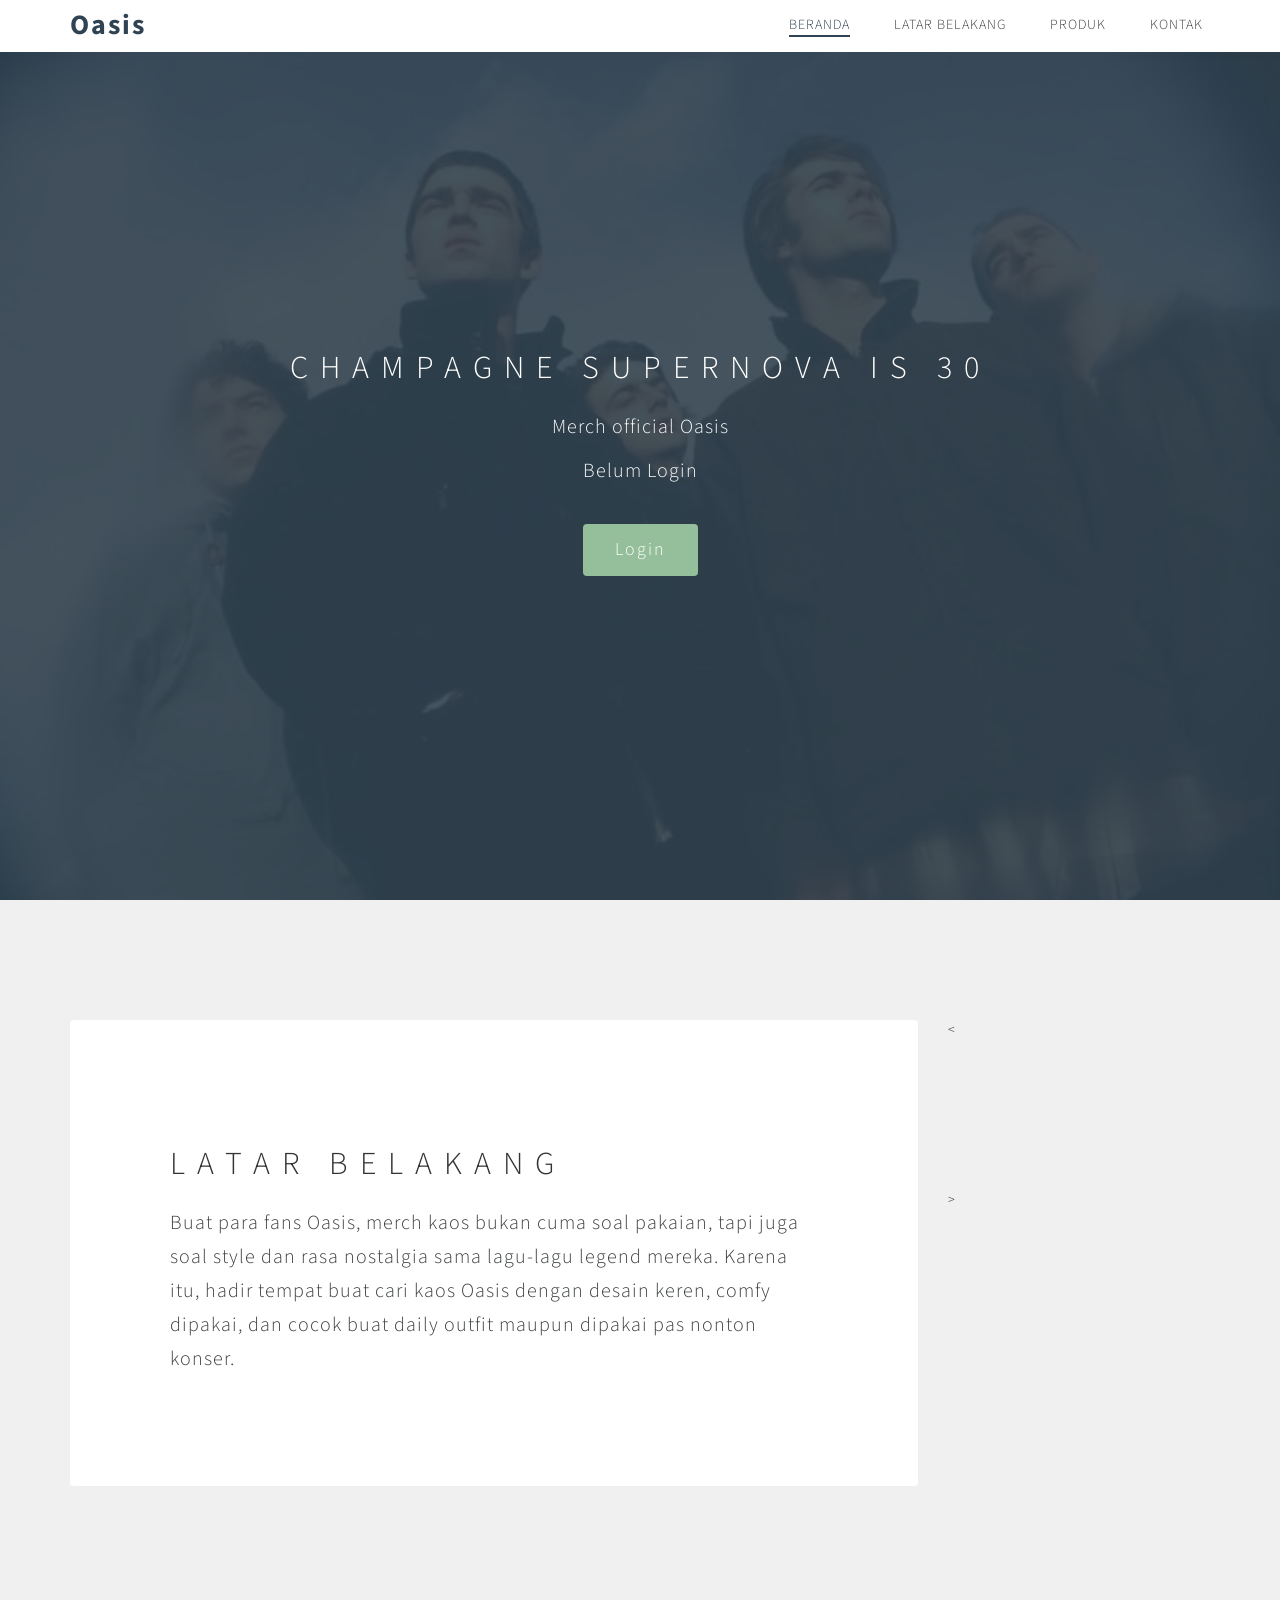
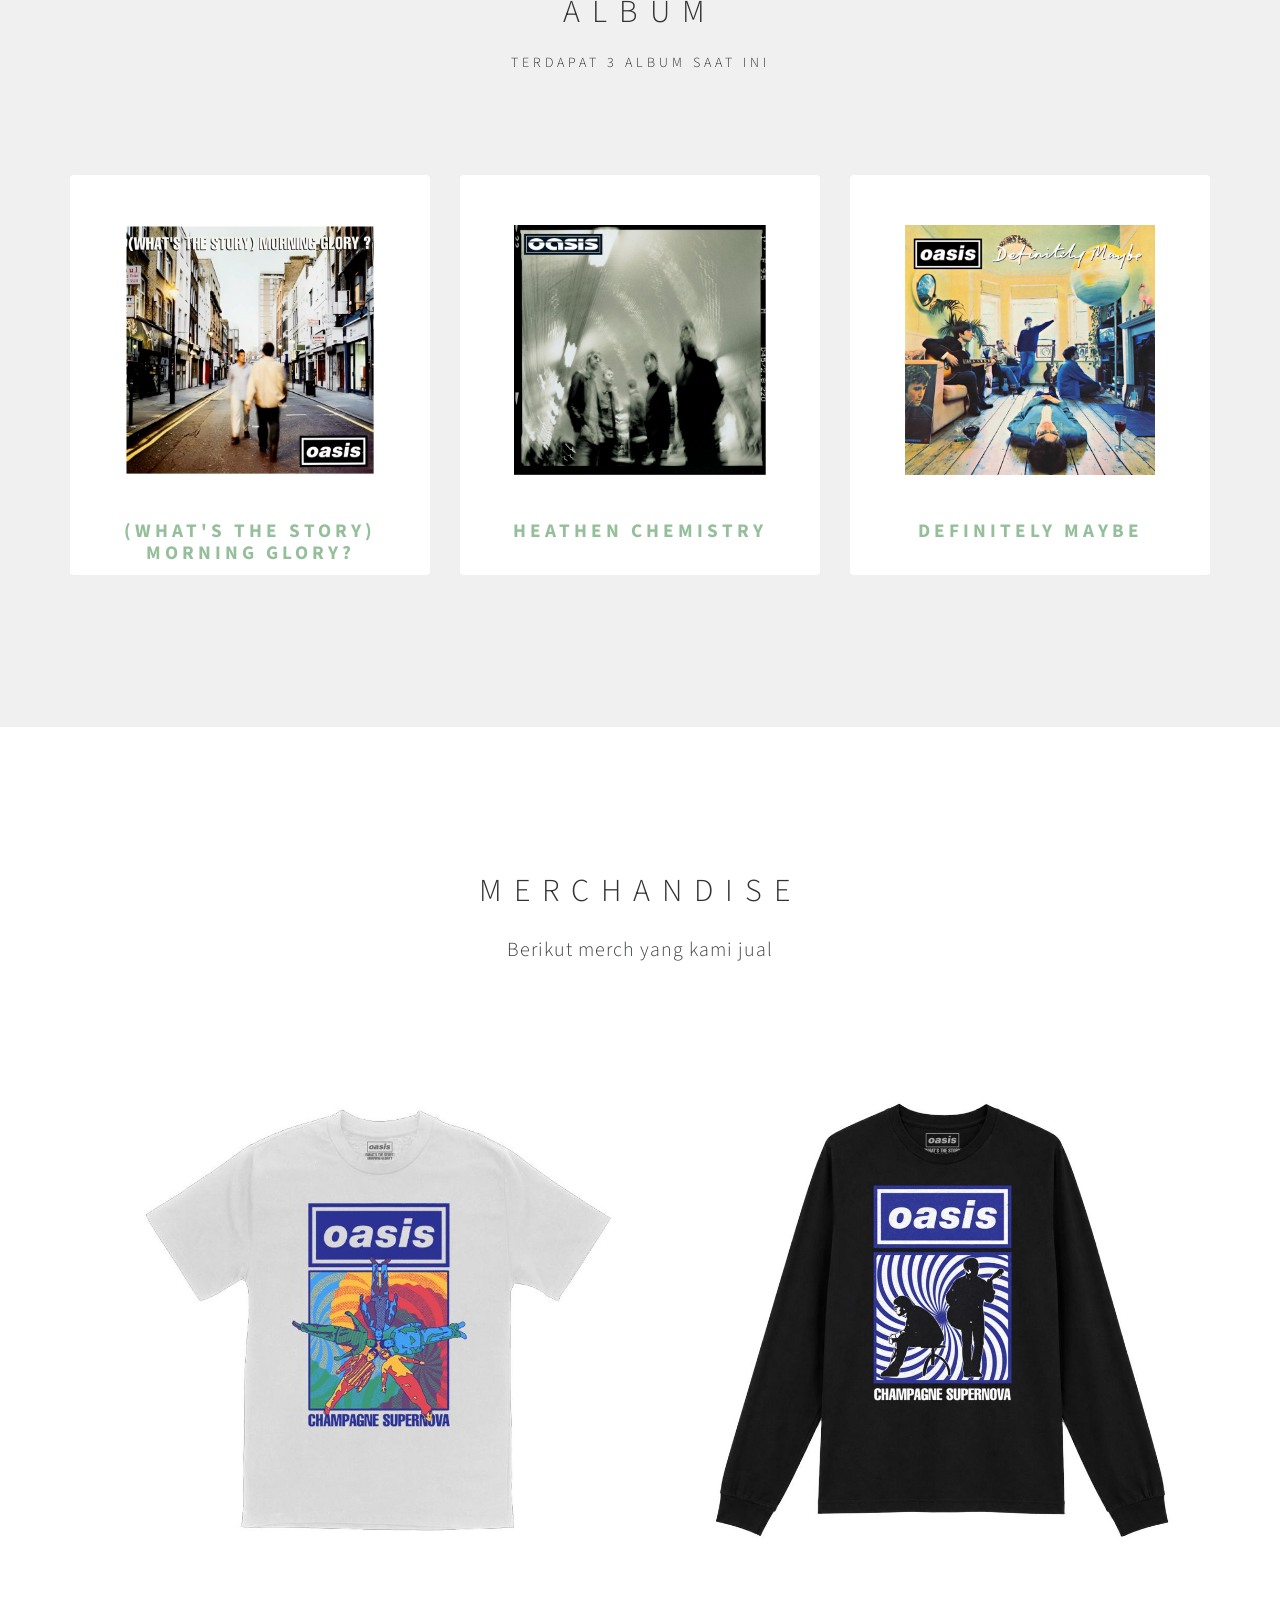
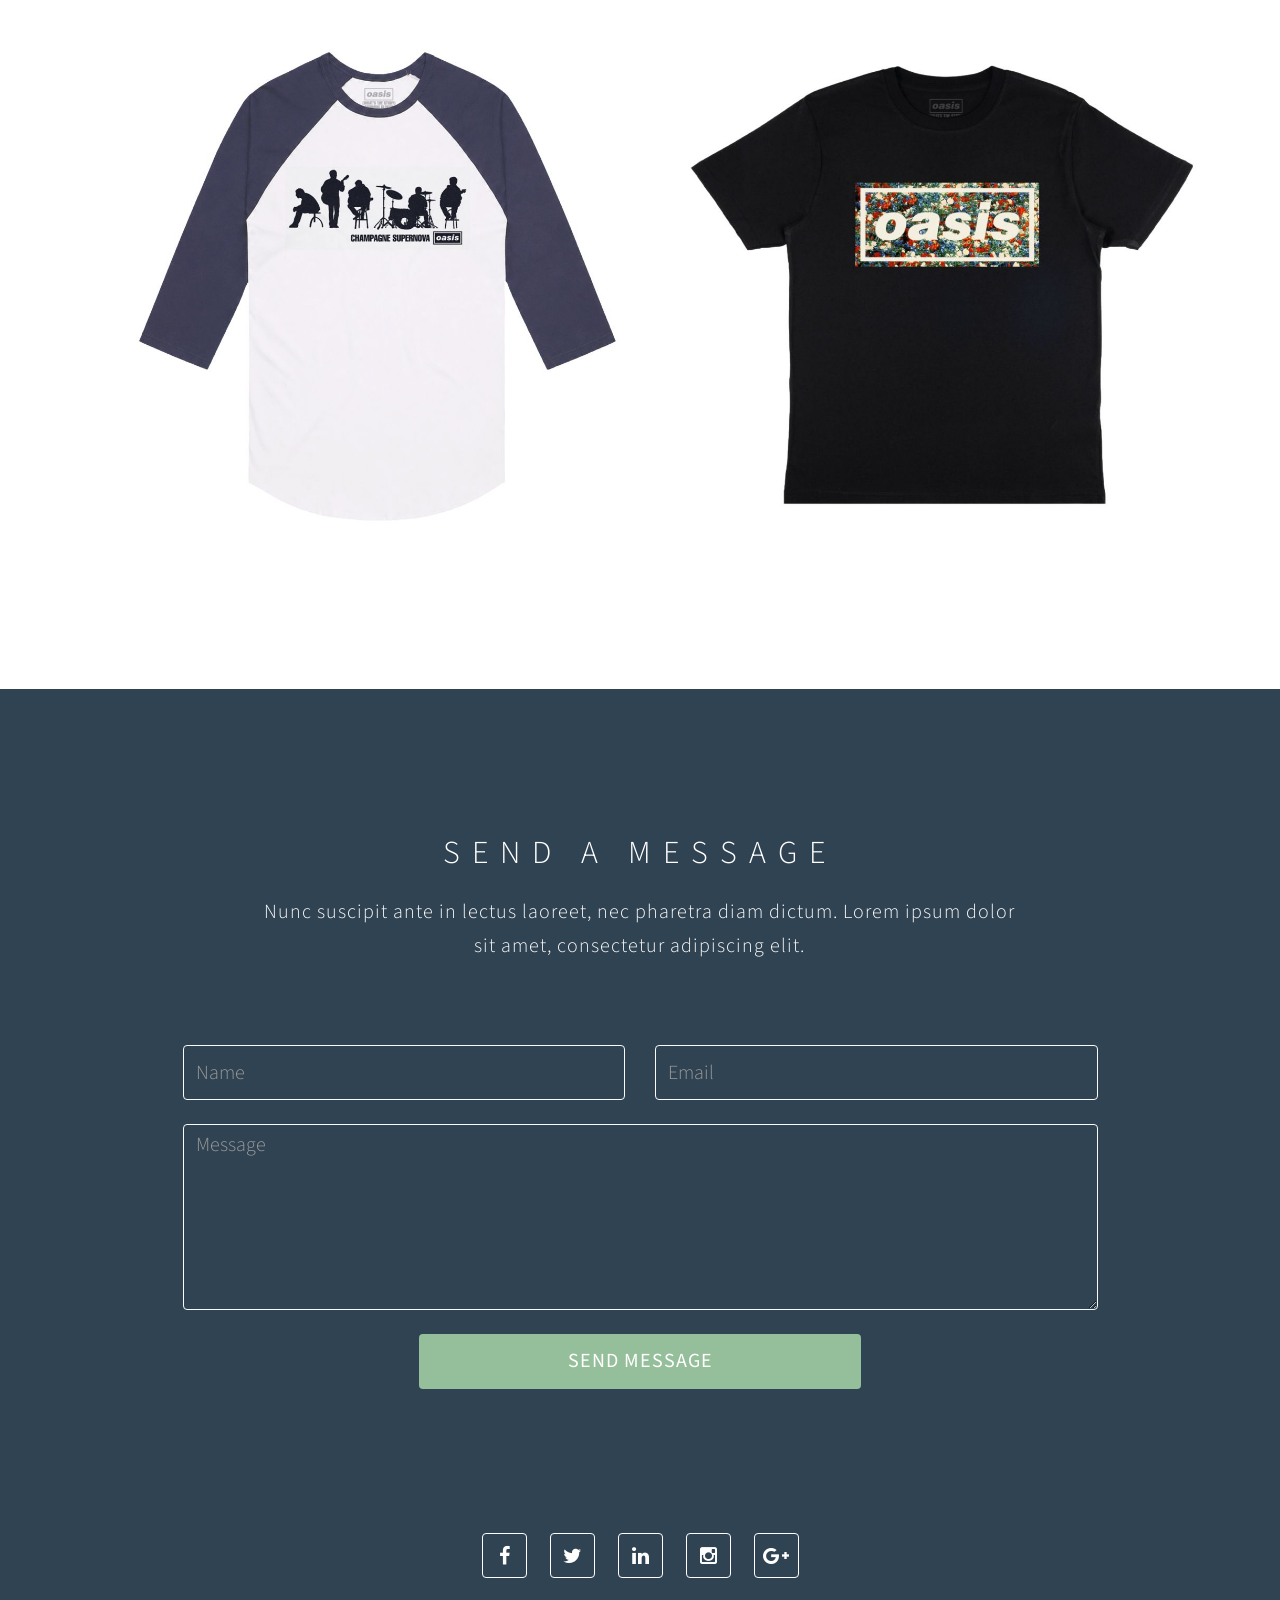
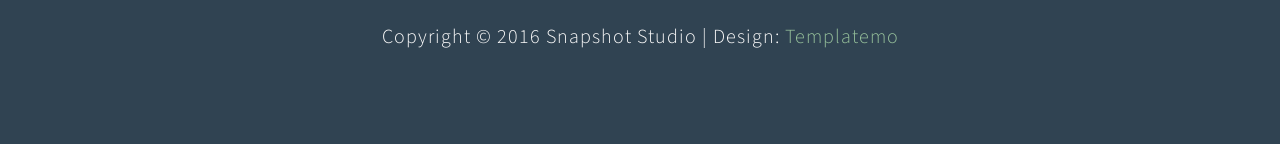
==== index.html @ e40aad8d "Update index.html" ====
<!DOCTYPE html>
<html lang="en">
<head>

	<meta charset="utf-8">
	<meta http-equiv="X-UA-Compatible" content="IE=Edge">
	<meta name="viewport" content="width=device-width, initial-scale=1">
	<meta name="keywords" content="">
	<meta name="description" content="">

	<title>OasisMerchOff</title>
<!--
Snapshot Template
http://www.templatemo.com/tm-493-snapshot

Zoom Slider
https://vegas.jaysalvat.com/

Caption Hover Effects
http://tympanus.net/codrops/2013/06/18/caption-hover-effects/
-->
	<link rel="stylesheet" href="css/bootstrap.min.css">
	<link rel="stylesheet" href="css/animate.min.css">
	<link rel="stylesheet" href="css/font-awesome.min.css">
  	<link rel="stylesheet" href="css/component.css">
	
    <link rel="stylesheet" href="css/owl.theme.css">
	<link rel="stylesheet" href="css/owl.carousel.css">
	<link rel="stylesheet" href="css/vegas.min.css">
	<link rel="stylesheet" href="css/style.css">

	<!-- Google web font  -->
	<link href='https://fonts.googleapis.com/css?family=Source+Sans+Pro:400,700,300' rel='stylesheet' type='text/css'>
	
</head>
<body id="top" data-spy="scroll" data-offset="50" data-target=".navbar-collapse">


<!-- Preloader section -->

<div class="preloader">
     <div class="sk-spinner sk-spinner-pulse"></div>
</div>


<!-- Navigation section  -->

  <div class="navbar navbar-default navbar-fixed-top" role="navigation">
    <div class="container">

      <div class="navbar-header">
        <button class="navbar-toggle" data-toggle="collapse" data-target=".navbar-collapse">
          <span class="icon icon-bar"></span>
          <span class="icon icon-bar"></span>
          <span class="icon icon-bar"></span>
        </button>
        <a href="#top" class="navbar-brand smoothScroll">Oasis</a>
      </div>
        <div class="collapse navbar-collapse">
          <ul class="nav navbar-nav navbar-right">
            <li><a href="#top" class="smoothScroll"><span>Beranda</span></a></li>
            <li><a href="#about" class="smoothScroll"><span>Latar Belakang</span></a></li>
            <li><a href="#gallery" class="smoothScroll"><span>Produk</span></a></li>
            <li><a href="#contact" class="smoothScroll"><span>Kontak</span></a></li>
          </ul>
       </div>

    </div>
  </div>


<!-- Home section -->

<section id="home">
  <div class="overlay"></div>
  <div class="container">
    <div class="row">

      <div class="col-md-offset-1 col-md-10 col-sm-12 wow fadeInUp" data-wow-delay="0.3s">
        <h1 class="wow fadeInUp" data-wow-delay="0.6s">Champagne Supernova is 30</h1>
        <p class="wow fadeInUp" data-wow-delay="0.9s">Merch official Oasis</p>
		<p id="userInfo">Belum Login</p>  
		<div id="authArea">
        <a class="nav-cta smoothScroll btn btn-success btn-lg wow fadeInUp" onclick="goLogin()">Login</a>
		</div>
      </div>

    </div>
  </div>
</section>


<!-- About section -->

<section id="about">
  <div class="container">
    <div class="row">

      <div class="col-md-9 col-sm-8 wow fadeInUp" data-wow-delay="0.2s">
        <div class="about-thumb">
          <h1>Latar Belakang</h1>
          <p>Buat para fans Oasis, merch kaos bukan cuma soal pakaian, tapi juga soal style dan rasa nostalgia sama lagu-lagu legend mereka. Karena itu, hadir tempat buat cari kaos Oasis dengan desain keren, comfy dipakai, dan cocok buat daily outfit maupun dipakai pas nonton konser.</p>
        </div>
      </div>

      <div class="col-md-3 col-sm-4 wow fadeInUp about-img" data-wow-delay="0.6s">
        <<iframe width="560" height="315" src="https://www.youtube.com/embed/18udnNqSFQE?si=tPe4PrECDb5KCAsA" title="YouTube video player" frameborder="0" allow="accelerometer; autoplay; clipboard-write; encrypted-media; gyroscope; picture-in-picture; web-share" referrerpolicy="strict-origin-when-cross-origin" allowfullscreen class="img-responsive img-square" alt="About" ></iframe>  >
      </div>

      <div class="clearfix"></div>

      <div class="col-md-12 col-sm-12 wow fadeInUp" data-wow-delay="0.3s">
        <div class="section-title text-center">
          <h1>Album</h1>
          <h3>Terdapat 3 album saat ini</h3>
        </div>
      </div>

      <!-- team carousel -->
      <div id="team-carousel" class="owl-carousel">

      <div class="item col-md-4 col-sm-6 wow fadeInUp" data-wow-delay="0.4s">
        <div class="team-thumb">
          <div class="image-holder">
            <img src="images/album1.jpeg" class="img-responsive img-square" alt="Mary" style="width: 100%; height: 250px; object-fit: cover;">
          </div>
          <h2 class="heading">(What's The Story) Morning Glory?</h2>
          <p class="description">2 Okt 1995</p>
        </div>
      </div>

      <div class="item col-md-4 col-sm-6 wow fadeInUp" data-wow-delay="0.6s">
        <div class="team-thumb">
          <div class="image-holder">
            <img src="images/album2.jpeg" class="img-responsive img-square" alt="Jack" style="width: 100%; height: 250px; object-fit: cover;">
          </div>
          <h2 class="heading">Heathen Chemistry</h2>
          <p class="description">3 Feb 2002</p>
        </div>
      </div>

      <div class="item col-md-4 col-sm-6 wow fadeInUp" data-wow-delay="0.8s">
        <div class="team-thumb">
          <div class="image-holder">
            <img src="images/album3.jpeg" class="img-responsive img-square" alt="Linda" style="width: 100%; height: 250px; object-fit: cover;">
          </div>
          <h2 class="heading">Definitely Maybe</h2>
          <p class="description">29 Agu 1994</p>
        </div>
      </div>

      

      </div>
      <!-- end team carousel -->

    </div>
  </div>
</section>


<!-- Gallery section -->

<section id="gallery">
  <div class="container">
    <div class="row">

      <div class="col-md-offset-2 col-md-8 col-sm-12 wow fadeInUp" data-wow-delay="0.3s">
        <div class="section-title">
          <h1>Merchandise</h1>
          <p>Berikut merch yang kami jual</p>
        </div>
      </div>

      <ul class="grid cs-style-4">
        <li class="col-md-6 col-sm-6">
          <figure>
            <div><img src="images/oasis1.jpeg" alt="image 1"></div>
            <figcaption>
              <h1>Champagne Supernova Band Floor Lay T-Shirt</h1>
              <small>UK Size Guide
						S	M	L	XL	2XL</small>
              <a href="#" style="color: #95BF9A;">USD 35.00</a>
            </figcaption>
          </figure>
        </li>

        <li class="col-md-6 col-sm-6">
          <figure>
            <div><img src="images/oasis2.jpeg" alt="image 2"></div>
            <figcaption>
              <h1>Champagne Supernova Silhouette T-Shirt</h1>
              <small>UK Size Guide
						S	M	L	XL	XXL</small>
              <a href="#" style="color: #95BF9A;">USD 50.00</a>
            </figcaption>
          </figure>
        </li>

        <li class="col-md-6 col-sm-6">
          <figure>
            <div><img src="images/oasis3.jpeg" alt="image 3"></div>
            <figcaption>
              <h1>Champagne Supernova Baseball Shirt</h1>
              <small>Size Guide
						S	M	L	XL	XXL</small>
              <a href="#" style="color: #95BF9A;">USD 40.00</a>
            </figcaption>
          </figure>
        </li>

        <li class="col-md-6 col-sm-6">
          <figure>
            <div><img src="images/oasis4.jpeg" alt="image 4"></div>
            <figcaption>
              <h1>Don't Look Back in Anger Decca Logo Carnation Tee</h1>
              <small>UK Size Guide
						S	M	L	XL	2XL</small>
              <a href="#" style="color: #95BF9A;">USD 35.00</a>
            </figcaption>
          </figure>
        </li>
      </ul>

    </div>
  </div>
</section>


<!-- Contact section -->

<section id="contact">
  <div class="container">
    <div class="row">

       <div class="col-md-offset-1 col-md-10 col-sm-12">

        <div class="col-lg-offset-1 col-lg-10 section-title wow fadeInUp" data-wow-delay="0.4s">
          <h1>Send a message</h1>
          <p>Nunc suscipit ante in lectus laoreet, nec pharetra diam dictum. Lorem ipsum dolor sit amet, consectetur adipiscing elit. </p>
        </div>

        <form action="#" method="post" class="wow fadeInUp" data-wow-delay="0.8s">
          <div class="col-md-6 col-sm-6">
            <input name="name" type="text" class="form-control" id="name" placeholder="Name">
          </div>
          <div class="col-md-6 col-sm-6">
            <input name="email" type="email" class="form-control" id="email" placeholder="Email">
          </div>
          <div class="col-md-12 col-sm-12">
            <textarea name="message" rows="6" class="form-control" id="message" placeholder="Message"></textarea>
          </div>
          <div class="col-md-offset-3 col-md-6 col-sm-offset-3 col-sm-6">
            <input type="submit" class="form-control" value="SEND MESSAGE">
          </div>
        </form>

      </div>

    </div>
  </div>
</section>


<!-- Footer section -->

<footer>
	<div class="container">
    
		<div class="row">

			<div class="col-md-12 col-sm-12">
            
                <ul class="social-icon"> 
                    <li><a href="#" class="fa fa-facebook wow fadeInUp" data-wow-delay="0.2s"></a></li>
                    <li><a href="#" class="fa fa-twitter wow fadeInUp" data-wow-delay="0.4s"></a></li>
                    <li><a href="#" class="fa fa-linkedin wow fadeInUp" data-wow-delay="0.6s"></a></li>
                    <li><a href="#" class="fa fa-instagram wow fadeInUp" data-wow-delay="0.8s"></a></li>
                    <li><a href="#" class="fa fa-google-plus wow fadeInUp" data-wow-delay="1.0s"></a></li>
                </ul>

				<p class="wow fadeInUp"  data-wow-delay="1s" >Copyright &copy; 2016 Snapshot Studio | 
                Design: <a href="https://plus.google.com/+templatemo" title="free css templates" target="_blank">Templatemo</a></p>
                
			</div>
			
		</div>
        
	</div>
</footer>

<!-- Back top -->
<a href="#" class="go-top"><i class="fa fa-angle-up"></i></a>

<!-- Javascript  -->
<script src="js/jquery.js"></script>
<script src="js/bootstrap.min.js"></script>
<script src="js/vegas.min.js"></script>
<script src="js/modernizr.custom.js"></script>
<script src="js/toucheffects.js"></script>
<script src="js/owl.carousel.min.js"></script>
<script src="js/smoothscroll.js"></script>
<script src="js/wow.min.js"></script>
<script src="js/custom.js"></script>
<script src="login/js/welcome.js"></script>
</body>
</html>
---- css/component.css ----
.grid {
	margin: 0 auto;
	list-style: none;
	text-align: center;
}

.grid li {
	display: inline-block;
	margin: 0;
	padding: 20px;
	text-align: left;
	position: relative;
}

.grid figure {
	margin: 0;
	position: relative;
}

.grid figure img {
	width: 100%;
	max-width: 100%;
	display: block;
	position: relative;
}

.grid figcaption {
	position: absolute;
	top: 0;
	left: 0;
	padding: 42px 22px;
	background: #304352;
	color: #ed4e6e;
}

.grid figcaption h1 {
	font-size: 1.6rem;
	line-height: 2.2rem;
	margin: 0;
	padding-bottom: 12px;
	color: #fff;
}

.grid figcaption small {
	font-size: 16px;
	letter-spacing: 1px;
}

.grid figcaption a {
	text-align: center;
	padding: 5px 10px;
	border-radius: 2px;
	display: inline-block;
	background: #e44c65;
	color: #fff;
}

/* Caption Style 4 */
.cs-style-4 li {
	-webkit-perspective: 1700px;
	-moz-perspective: 1700px;
	perspective: 1700px;
	-webkit-perspective-origin: 0 50%;
	-moz-perspective-origin: 0 50%;
	perspective-origin: 0 50%;
}

.cs-style-4 figure {
	-webkit-transform-style: preserve-3d;
	-moz-transform-style: preserve-3d;
	transform-style: preserve-3d;
}

.cs-style-4 figure > div {
	overflow: hidden;
}

.cs-style-4 figure img {
	-webkit-transition: -webkit-transform 0.4s;
	-moz-transition: -moz-transform 0.4s;
	transition: transform 0.4s;
}

.no-touch .cs-style-4 figure:hover img,
.cs-style-4 figure.cs-hover img {
	-webkit-transform: translateX(25%);
	-moz-transform: translateX(25%);
	-ms-transform: translateX(25%);
	transform: translateX(25%);
}

.cs-style-4 figcaption {
	height: 100%;
	width: 50%;
	opacity: 0;
	-webkit-backface-visibility: hidden;
	-moz-backface-visibility: hidden;
	backface-visibility: hidden;
	-webkit-transform-origin: 0 0;
	-moz-transform-origin: 0 0;
	transform-origin: 0 0;
	-webkit-transform: rotateY(-90deg);
	-moz-transform: rotateY(-90deg);
	transform: rotateY(-90deg);
	-webkit-transition: -webkit-transform 0.4s, opacity 0.1s 0.3s;
	-moz-transition: -moz-transform 0.4s, opacity 0.1s 0.3s;
	transition: transform 0.4s, opacity 0.1s 0.3s;
}

.no-touch .cs-style-4 figure:hover figcaption,
.cs-style-4 figure.cs-hover figcaption {
	opacity: 1;
	-webkit-transform: rotateY(0deg);
	-moz-transform: rotateY(0deg);
	transform: rotateY(0deg);
	-webkit-transition: -webkit-transform 0.4s, opacity 0.1s;
	-moz-transition: -moz-transform 0.4s, opacity 0.1s;
	transition: transform 0.4s, opacity 0.1s;
}

.cs-style-4 figcaption a {
	position: absolute;
	bottom: 20px;
	right: 20px;
}

@media (max-width: 980px) {
	.grid figcaption h1 {
		font-size: 1rem;
		line-height: 1.6rem;
	}
	.grid figcaption {
		padding: 22px 18px;
	}
}

@media screen and (max-width: 31.5em) {
	.grid {
		padding: 10px 10px 100px 10px;
	}
	.grid li {
		width: 100%;
		min-width: 300px;
	}
}
---- css/vegas.min.css ----
.vegas-overlay,.vegas-slide,.vegas-slide-inner,.vegas-timer,.vegas-wrapper{position:absolute;top:0;left:0;bottom:0;right:0;overflow:hidden;border:none;padding:0;margin:0}.vegas-overlay{opacity:.5;background:url(overlays/02.png) center center}.vegas-timer{top:auto;bottom:0;height:2px}.vegas-timer-progress{width:0;height:100%;background:#fff;-webkit-transition:width ease-out;transition:width ease-out}.vegas-timer-running .vegas-timer-progress{width:100%}.vegas-slide,.vegas-slide-inner{margin:0;padding:0;background:center center no-repeat;-webkit-transform:translateZ(0);transform:translateZ(0)}body .vegas-container{overflow:hidden!important;position:relative}.vegas-video{min-width:100%;min-height:100%;width:auto;height:auto}body.vegas-container{overflow:auto;position:static;z-index:-2}body.vegas-container>.vegas-overlay,body.vegas-container>.vegas-slide,body.vegas-container>.vegas-timer{position:fixed;z-index:-1}:root body.vegas-container>.vegas-overlay,:root body.vegas-container>.vegas-slide,_::full-page-media,_:future{bottom:-76px}.vegas-transition-fade,.vegas-transition-fade2{opacity:0}.vegas-transition-fade-in,.vegas-transition-fade2-in{opacity:1}.vegas-transition-fade2-out{opacity:0}.vegas-transition-blur,.vegas-transition-blur2{opacity:0;-webkit-filter:blur(32px);filter:blur(32px)}.vegas-transition-blur-in,.vegas-transition-blur2-in{opacity:1;-webkit-filter:blur(0);filter:blur(0)}.vegas-transition-blur2-out{opacity:0}.vegas-transition-flash,.vegas-transition-flash2{opacity:0;-webkit-filter:brightness(25);filter:brightness(25)}.vegas-transition-flash-in,.vegas-transition-flash2-in{opacity:1;-webkit-filter:brightness(1);filter:brightness(1)}.vegas-transition-flash2-out{opacity:0;-webkit-filter:brightness(25);filter:brightness(25)}.vegas-transition-negative,.vegas-transition-negative2{opacity:0;-webkit-filter:invert(100%);filter:invert(100%)}.vegas-transition-negative-in,.vegas-transition-negative2-in{opacity:1;-webkit-filter:invert(0);filter:invert(0)}.vegas-transition-negative2-out{opacity:0;-webkit-filter:invert(100%);filter:invert(100%)}.vegas-transition-burn,.vegas-transition-burn2{opacity:0;-webkit-filter:contrast(1000%) saturate(1000%);filter:contrast(1000%) saturate(1000%)}.vegas-transition-burn-in,.vegas-transition-burn2-in{opacity:1;-webkit-filter:contrast(100%) saturate(100%);filter:contrast(100%) saturate(100%)}.vegas-transition-burn2-out{opacity:0;-webkit-filter:contrast(1000%) saturate(1000%);filter:contrast(1000%) saturate(1000%)}.vegas-transition-slideLeft,.vegas-transition-slideLeft2{-webkit-transform:translateX(100%);transform:translateX(100%)}.vegas-transition-slideLeft-in,.vegas-transition-slideLeft2-in{-webkit-transform:translateX(0);transform:translateX(0)}.vegas-transition-slideLeft2-out,.vegas-transition-slideRight,.vegas-transition-slideRight2{-webkit-transform:translateX(-100%);transform:translateX(-100%)}.vegas-transition-slideRight-in,.vegas-transition-slideRight2-in{-webkit-transform:translateX(0);transform:translateX(0)}.vegas-transition-slideRight2-out{-webkit-transform:translateX(100%);transform:translateX(100%)}.vegas-transition-slideUp,.vegas-transition-slideUp2{-webkit-transform:translateY(100%);transform:translateY(100%)}.vegas-transition-slideUp-in,.vegas-transition-slideUp2-in{-webkit-transform:translateY(0);transform:translateY(0)}.vegas-transition-slideDown,.vegas-transition-slideDown2,.vegas-transition-slideUp2-out{-webkit-transform:translateY(-100%);transform:translateY(-100%)}.vegas-transition-slideDown-in,.vegas-transition-slideDown2-in{-webkit-transform:translateY(0);transform:translateY(0)}.vegas-transition-slideDown2-out{-webkit-transform:translateY(100%);transform:translateY(100%)}.vegas-transition-zoomIn,.vegas-transition-zoomIn2{-webkit-transform:scale(0);transform:scale(0);opacity:0}.vegas-transition-zoomIn-in,.vegas-transition-zoomIn2-in{-webkit-transform:scale(1);transform:scale(1);opacity:1}.vegas-transition-zoomIn2-out,.vegas-transition-zoomOut,.vegas-transition-zoomOut2{-webkit-transform:scale(2);transform:scale(2);opacity:0}.vegas-transition-zoomOut-in,.vegas-transition-zoomOut2-in{-webkit-transform:scale(1);transform:scale(1);opacity:1}.vegas-transition-zoomOut2-out{-webkit-transform:scale(0);transform:scale(0);opacity:0}.vegas-transition-swirlLeft,.vegas-transition-swirlLeft2{-webkit-transform:scale(2) rotate(35deg);transform:scale(2) rotate(35deg);opacity:0}.vegas-transition-swirlLeft-in,.vegas-transition-swirlLeft2-in{-webkit-transform:scale(1) rotate(0);transform:scale(1) rotate(0);opacity:1}.vegas-transition-swirlLeft2-out,.vegas-transition-swirlRight,.vegas-transition-swirlRight2{-webkit-transform:scale(2) rotate(-35deg);transform:scale(2) rotate(-35deg);opacity:0}.vegas-transition-swirlRight-in,.vegas-transition-swirlRight2-in{-webkit-transform:scale(1) rotate(0);transform:scale(1) rotate(0);opacity:1}.vegas-transition-swirlRight2-out{-webkit-transform:scale(2) rotate(35deg);transform:scale(2) rotate(35deg);opacity:0}.vegas-animation-kenburns{-webkit-animation:kenburns ease-out;animation:kenburns ease-out}@-webkit-keyframes kenburns{0%{-webkit-transform:scale(1.5);transform:scale(1.5)}100%{-webkit-transform:scale(1);transform:scale(1)}}@keyframes kenburns{0%{-webkit-transform:scale(1.5);transform:scale(1.5)}100%{-webkit-transform:scale(1);transform:scale(1)}}.vegas-animation-kenburnsUp{-webkit-animation:kenburnsUp ease-out;animation:kenburnsUp ease-out}@-webkit-keyframes kenburnsUp{0%{-webkit-transform:scale(1.5) translate(0,10%);transform:scale(1.5) translate(0,10%)}100%{-webkit-transform:scale(1) translate(0,0);transform:scale(1) translate(0,0)}}@keyframes kenburnsUp{0%{-webkit-transform:scale(1.5) translate(0,10%);transform:scale(1.5) translate(0,10%)}100%{-webkit-transform:scale(1) translate(0,0);transform:scale(1) translate(0,0)}}.vegas-animation-kenburnsDown{-webkit-animation:kenburnsDown ease-out;animation:kenburnsDown ease-out}@-webkit-keyframes kenburnsDown{0%{-webkit-transform:scale(1.5) translate(0,-10%);transform:scale(1.5) translate(0,-10%)}100%{-webkit-transform:scale(1) translate(0,0);transform:scale(1) translate(0,0)}}@keyframes kenburnsDown{0%{-webkit-transform:scale(1.5) translate(0,-10%);transform:scale(1.5) translate(0,-10%)}100%{-webkit-transform:scale(1) translate(0,0);transform:scale(1) translate(0,0)}}.vegas-animation-kenburnsLeft{-webkit-animation:kenburnsLeft ease-out;animation:kenburnsLeft ease-out}@-webkit-keyframes kenburnsLeft{0%{-webkit-transform:scale(1.5) translate(10%,0);transform:scale(1.5) translate(10%,0)}100%{-webkit-transform:scale(1) translate(0,0);transform:scale(1) translate(0,0)}}@keyframes kenburnsLeft{0%{-webkit-transform:scale(1.5) translate(10%,0);transform:scale(1.5) translate(10%,0)}100%{-webkit-transform:scale(1) translate(0,0);transform:scale(1) translate(0,0)}}.vegas-animation-kenburnsRight{-webkit-animation:kenburnsRight ease-out;animation:kenburnsRight ease-out}@-webkit-keyframes kenburnsRight{0%{-webkit-transform:scale(1.5) translate(-10%,0);transform:scale(1.5) translate(-10%,0)}100%{-webkit-transform:scale(1) translate(0,0);transform:scale(1) translate(0,0)}}@keyframes kenburnsRight{0%{-webkit-transform:scale(1.5) translate(-10%,0);transform:scale(1.5) translate(-10%,0)}100%{-webkit-transform:scale(1) translate(0,0);transform:scale(1) translate(0,0)}}.vegas-animation-kenburnsUpLeft{-webkit-animation:kenburnsUpLeft ease-out;animation:kenburnsUpLeft ease-out}@-webkit-keyframes kenburnsUpLeft{0%{-webkit-transform:scale(1.5) translate(10%,10%);transform:scale(1.5) translate(10%,10%)}100%{-webkit-transform:scale(1) translate(0,0);transform:scale(1) translate(0,0)}}@keyframes kenburnsUpLeft{0%{-webkit-transform:scale(1.5) translate(10%,10%);transform:scale(1.5) translate(10%,10%)}100%{-webkit-transform:scale(1) translate(0,0);transform:scale(1) translate(0,0)}}.vegas-animation-kenburnsUpRight{-webkit-animation:kenburnsUpRight ease-out;animation:kenburnsUpRight ease-out}@-webkit-keyframes kenburnsUpRight{0%{-webkit-transform:scale(1.5) translate(-10%,10%);transform:scale(1.5) translate(-10%,10%)}100%{-webkit-transform:scale(1) translate(0,0);transform:scale(1) translate(0,0)}}@keyframes kenburnsUpRight{0%{-webkit-transform:scale(1.5) translate(-10%,10%);transform:scale(1.5) translate(-10%,10%)}100%{-webkit-transform:scale(1) translate(0,0);transform:scale(1) translate(0,0)}}.vegas-animation-kenburnsDownLeft{-webkit-animation:kenburnsDownLeft ease-out;animation:kenburnsDownLeft ease-out}@-webkit-keyframes kenburnsDownLeft{0%{-webkit-transform:scale(1.5) translate(10%,-10%);transform:scale(1.5) translate(10%,-10%)}100%{-webkit-transform:scale(1) translate(0,0);transform:scale(1) translate(0,0)}}@keyframes kenburnsDownLeft{0%{-webkit-transform:scale(1.5) translate(10%,-10%);transform:scale(1.5) translate(10%,-10%)}100%{-webkit-transform:scale(1) translate(0,0);transform:scale(1) translate(0,0)}}.vegas-animation-kenburnsDownRight{-webkit-animation:kenburnsDownRight ease-out;animation:kenburnsDownRight ease-out}@-webkit-keyframes kenburnsDownRight{0%{-webkit-transform:scale(1.5) translate(-10%,-10%);transform:scale(1.5) translate(-10%,-10%)}100%{-webkit-transform:scale(1) translate(0,0);transform:scale(1) translate(0,0)}}@keyframes kenburnsDownRight{0%{-webkit-transform:scale(1.5) translate(-10%,-10%);transform:scale(1.5) translate(-10%,-10%)}100%{-webkit-transform:scale(1) translate(0,0);transform:scale(1) translate(0,0)}}
---- css/style.css ----
/*

Snapshot Template
http://www.templatemo.com/tm-493-snapshot

*/


/* Body 
------------------------------------- */
body {
    background: #ffffff;   
    font-family: 'Source Sans Pro', sans-serif;
    font-style: normal;
    font-weight: 300;
    position: relative;
}

html,body {
  width: 100%;
  overflow-x: hidden;
}

html {
  font-size: 100%;
}


/*---------------------------------------
    Typorgraphy              
-----------------------------------------*/

h1,h2,h3,h4 {
  font-weight: 300;
}

h1 {
  font-size: 2rem;
  line-height: 3rem;
  letter-spacing: 12px;
  text-transform: uppercase;
  padding-bottom: 8px;
}

h2 {
  color: #95BF9A;
  font-size: 1.2rem;
  font-weight: bold;
  letter-spacing: 4px;
  text-transform: uppercase;
}

h3 {
  font-size: 14px;
  text-transform: uppercase;
  letter-spacing: 4px;
}

p {
  color: #3E4240;
  font-size: 20px;
  letter-spacing: 1px;
  line-height: 34px;
}

#home p,
#contact p, footer p {
  color: #f9f9f9;
}

.btn {
  border:none;
  border-radius: 4px;
  transition: all 0.4s ease-in-out;
}

.btn:focus {
  background: #95BF9A;
  border-color: transparent;
}

.btn-success {
  background: #95BF9A;
  font-weight: 300;
  letter-spacing: 2px;
  padding: 14px 32px;
  margin-top: 26px;
}

.btn-success:hover {
  background: #222;
}

a {
  color: #95BF9A;
  -webkit-transition: 0.5s;
  -o-transition: 0.5s;
  transition: 0.5s;
  text-decoration: none !important;
}
a:hover, a:active, a:focus {
  color: #95BF9A;
  outline: none;
}

* {
  -webkit-box-sizing: border-box;
  -moz-box-sizing: border-box;
  box-sizing: border-box;
}

*:before,
*:after {
  -webkit-box-sizing: border-box;
  -moz-box-sizing: border-box;
  box-sizing: border-box;
}



/*---------------------------------------
    All Section style              
-----------------------------------------*/

.section-title {
  padding-bottom: 62px;
}

#about .section-title {
  padding-top: 82px;
}

#about .section-title h1 {
  margin-bottom: 0px;
  padding-bottom: 0px;
}

#about,
#gallery,
#contact {
  padding-top: 120px;
  padding-bottom: 120px;
  position: relative;
}

#gallery,
#contact, footer {
  text-align: center;
}

.overlay {
  background: #304352;
  opacity: 0.9;
  position: absolute;
  width: 100%;
  height: 100vh;
  top: 0;
  left: 0;
  right: 0;
}



/*---------------------------------------
    Pre Loader Style              
-----------------------------------------*/

.preloader {
    position: fixed;
    top: 0;
    left: 0;
    width: 100%;
    height: 100%;
    z-index: 99999;
    display: flex;
    flex-flow: row nowrap;
    justify-content: center;
    align-items: center;
    background: none repeat scroll 0 0 #fff;
}

.sk-spinner-pulse {
  width: 60px;
  height: 60px;
  background-color: #95BF9A;
  border-radius: 100%;
  margin: 40px auto;
  -webkit-animation: sk-pulseScaleOut 1s infinite ease-in-out;
          animation: sk-pulseScaleOut 1s infinite ease-in-out; }

@-webkit-keyframes sk-pulseScaleOut {
  0% {
    -webkit-transform: scale(0);
            transform: scale(0); }
  100% {
    -webkit-transform: scale(1);
            transform: scale(1);
    opacity: 0; } }

@keyframes sk-pulseScaleOut {
  0% {
    -webkit-transform: scale(0);
            transform: scale(0); }
  100% {
    -webkit-transform: scale(1);
            transform: scale(1);
    opacity: 0; } }



/*---------------------------------------
    Main Navigation             
-----------------------------------------*/

.navbar-default {
  background: #ffffff;
  box-shadow: 0px 2px 8px 0px rgba(50, 50, 50, 0.04);
  border: none;
  margin-bottom: 0px !important;
}

.navbar-default .navbar-brand {
  color: #304352;
  font-size: 28px;
  font-weight: bold;
  letter-spacing: 2px;
  margin: 0;
}

.navbar-default .navbar-nav li a {
    color: #3E4240;
    font-size: 14px;
    font-weight: 300;
    letter-spacing: 1px;
    text-transform: uppercase;
    -webkit-transition: all 0.4s ease-in-out;
    transition: all 0.4s ease-in-out;
    padding-right: 22px;
    padding-left: 22px;
}

.navbar-default .navbar-nav li a span {
  position: relative;
  display: block;
  padding-bottom: 2px;
}

.navbar-default .navbar-nav li a span:before {
  content: "";
  position: absolute;
  width: 100%;
  height: 2px;
  bottom: 0;
  left: 0;
  background-color: rgba(255, 255, 255, 0.5);
  visibility: hidden;
  -webkit-transform: scaleX(0);
  -moz-transform: scaleX(0);
  -ms-transform: scaleX(0);
  -o-transform: scaleX(0);
  transform: scaleX(0);
  -webkit-transition: all 0.3s ease-in-out 0s;
  -moz-transition: all 0.3s ease-in-out 0s;
  -ms-transition: all 0.3s ease-in-out 0s;
  -o-transition: all 0.3s ease-in-out 0s;
  transition: all 0.3s ease-in-out 0s;
}

.navbar-default .navbar-nav li a:hover span:before {
  visibility: visible;
  -webkit-transform: scaleX(1);
  -moz-transform: scaleX(1);
  -ms-transform: scaleX(1);
  -o-transform: scaleX(1);
  transform: scaleX(1);
}

.navbar-default .navbar-nav li.active a span:before {
  visibility: visible;
  -webkit-transform: scaleX(1);
  transform: scaleX(1);
  background-color: #304352;
}

.navbar-default .navbar-nav > li a:hover {
    color: #304352 !important;
}

.navbar-default .navbar-nav > li > a:hover,
.navbar-default .navbar-nav > li > a:focus {
    color: #777;
    background-color: transparent;
}

.navbar-default .navbar-nav > .active > a,
.navbar-default .navbar-nav > .active > a:hover,
.navbar-default .navbar-nav > .active > a:focus {
    color: #304352;
    background-color: transparent;
}

.navbar-default .navbar-toggle {
     border: none;
     padding-top: 10px;
  }

.navbar-default .navbar-toggle .icon-bar {
    border-color: transparent;
  }

.navbar-default .navbar-toggle:hover,
.navbar-default .navbar-toggle:focus { 
  background-color: transparent;
}

@media screen and (max-width: 768px) {
  
  .navbar-default .navbar-nav li a span:before {
    background: transparent !important;
  }
  .navbar-default .navbar-nav li.active a {
    background: transparent;
    background: none;
    color: #304352 !important;
  }
  .navbar-default .navbar-nav li.active a span:before {
    visibility: visible;
    -webkit-transform: scaleX(1);
    transform: scaleX(1);
  }
}



/*---------------------------------------
    Home Section              
-----------------------------------------*/

#home {
  display: -webkit-box;
  display: -webkit-flex;
  display: -ms-flexbox;
  display: flex;
  -webkit-box-align: center;
  -webkit-align-items: center;
      -ms-flex-align: center;
        align-items: center;
  height: 100vh;
  text-align: center;
}

#home h1 {
  color: #ffffff;
}

#home .col-md-8 {
  padding-left: 62px;
}



/*---------------------------------------
    About Section              
-----------------------------------------*/

#about {
  background: #f0f0f0;
}

#about .item {
  width: 100%;
  display: block;
}

#about .about-thumb {
  background: #ffffff;
  border-radius: 4px;
  padding: 100px;
  position: relative;
}

#about .about-img img {
  border: 8px solid #ffffff;
  position: absolute;
  left: -120px;
  bottom: -325px;
  padding: 12px;
}

#about .team-thumb {
  width: 100%;
  height: 400px;
  margin: 32px 0;
  text-align: center;
  background: #ffffff;
  border-radius: 4px;
  -webkit-transition: all 0.3s ease;
  transition: all 0.3s ease;
}

#about .team-thumb .image-holder {
  position: relative;
  top: 40px;
  display: inline-block;
  margin-bottom: 40px;
  padding: 10px;
  -webkit-transition: all 0.3s ease;
  transition: all 0.3s ease;
}

#about .team-thumb .heading {
  font-weight: bold;
  position: relative;
  top: 10px;
  -webkit-transition: all 600ms cubic-bezier(0.68, -0.55, 0.265, 1.55);
  transition: all 600ms cubic-bezier(0.68, -0.55, 0.265, 1.55);
}

#about .team-thumb:hover {
  background: #304352;
}

#about .team-thumb:hover .image-holder {
  top: -40px;
  margin-bottom: 0px;
}

#about .team-thumb:hover .heading {
  top: -10px;
}

#about .team-thumb .description {
  font-size: 18px;
  width: 80%;
  margin: 0 auto;
  opacity: 0;
  -webkit-transition: all 600ms cubic-bezier(0.68, -0.55, 0.265, 1.55);
  transition: all 600ms cubic-bezier(0.68, -0.55, 0.265, 1.55);
  -webkit-transform: scale(0);
  -ms-transform: scale(0);
  transform: scale(0);
}

#about .team-thumb:hover .description {
  opacity: 1;
  -webkit-transform: scale(1);
  -ms-transform: scale(1);
  transform: scale(1);
}

#about .team-thumb:hover p.description {
  color: #ffffff;
}



/*---------------------------------------
    Galllery section              
-----------------------------------------*/

#gallery {
  background: #ffffff;
}

#gallery .gallery-thumb {
  background-color: #ffffff;
  box-shadow: 0px 1px 2px 0px rgba(90, 91, 95, 0.15);
  cursor: pointer;
  display: block;
  margin-bottom: 25px;
  position: relative;
  top: 0px;
  transition: all 0.4s ease-in-out;
}

#gallery .gallery-thumb:hover {
  box-shadow: 0px 16px 22px 0px rgba(90, 91, 95, 0.3);
  top: -5px;
}

#gallery .gallery-thumb img {
  border-top-right-radius: 2px;
  border-bottom-left-radius: 2px;
  width: 100%;
}



/*---------------------------------------
    Contact section              
-----------------------------------------*/

#contact, footer {
  background: #304352;
  color: #ffffff;
}

#contact .form-control {
  background: transparent;
  box-shadow: none;
  border: 1px solid #f9f9f9;
  color: #ccc;
  font-size: 20px;
  margin-top: 10px;
  margin-bottom: 14px;
  transition: all 0.4s ease-in-out;
}

#contact .form-control:focus {
  border-color: #95BF9A;
  color: #ffffff;
}

#contact input {
  height: 55px;
}

#contact input[type="submit"] {
  background: #95BF9A;
  border:none;
  color: #ffffff;
  font-weight: 400;
  letter-spacing: 1px;
}

#contact input[type="submit"]:hover {
  background: #222;
  color: #ffffff;
}



/*---------------------------------------
    Footer section             
-----------------------------------------*/

footer {
  padding-bottom: 80px;
}



/*---------------------------------------
    Social icons style              
-----------------------------------------*/

.social-icon {
  padding: 0;
  margin: 0;
}

.social-icon li {
  list-style: none;
  display: inline-block;
}

.social-icon li a {
  border-radius: 4px;
  border: 1px solid #ffffff;
  color: #ffffff;
  font-size: 20px;
  width: 45px;
  height: 45px;
  line-height: 45px;
  text-align: center;
  margin: 10px 10px 42px 10px;
  padding: 0px;
}

.social-icon li a:hover {
  background: #ffffff;
  color: ##95BF9A;
}



/*---------------------------------------
   Back top         
-----------------------------------------*/

.go-top {
  background-color: #ffffff;
  box-shadow: 1px 1.732px 12px 0px rgba( 0, 0, 0, .14 ), 1px 1.732px 3px 0px rgba( 0, 0, 0, .12 );
  transition : all 1s ease;
  bottom: 2em;
  right: 2em;
  color: #222;
  font-size: 26px;
  display: none;
  position: fixed;
  text-decoration: none;
  width: 40px;
  height: 40px;
  line-height: 35px;
  text-align: center;
  border-radius: 100%;
}

.go-top:hover {
  background: #95BF9A;
  color: #ffffff;
}



/*---------------------------------------
   Responsive Mobile         
-----------------------------------------*/

@media (max-width: 980px) {
/* 
  #home, .overlay {
    height: 50vh;
  }
*/
  #about .team-thumb {
    margin-top: 32px;
  }

}


@media (max-width: 767px) {

  #home, .overlay {
    height: 100vh;
  }

  #about .about-thumb {
    padding: 32px;
    margin-bottom: 32px;
    text-align: center;
  }

  #about .col-md-3 img {
    position: relative;
    top: 0;
    left: 0;
  }

}



@media (max-width: 650px) {

  h1 {
    font-size: 1.6rem;
  }

  p {
    font-size: 18px;
  }

  img {
    width: 100%;
  }

  #about,
  #gallery,
  #contact {
    padding-top: 80px;
    padding-bottom: 80px;
  }

}
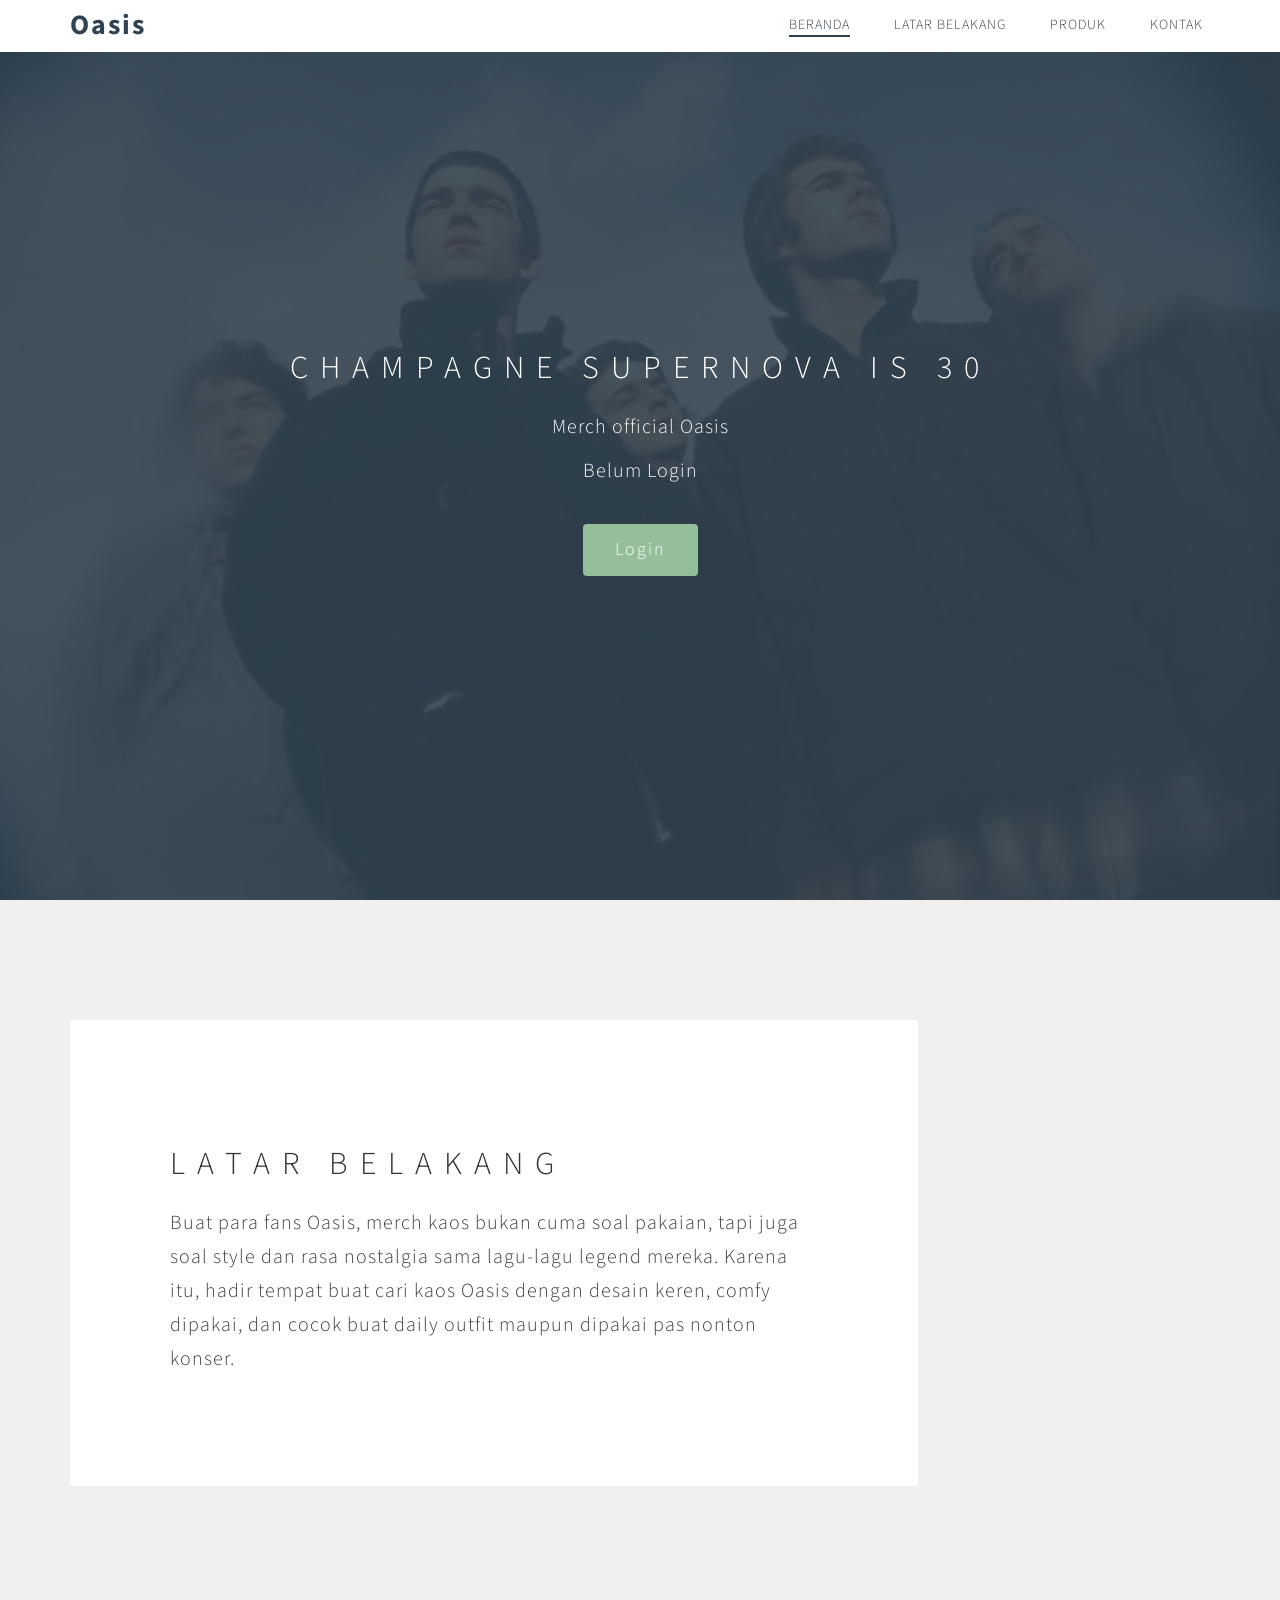
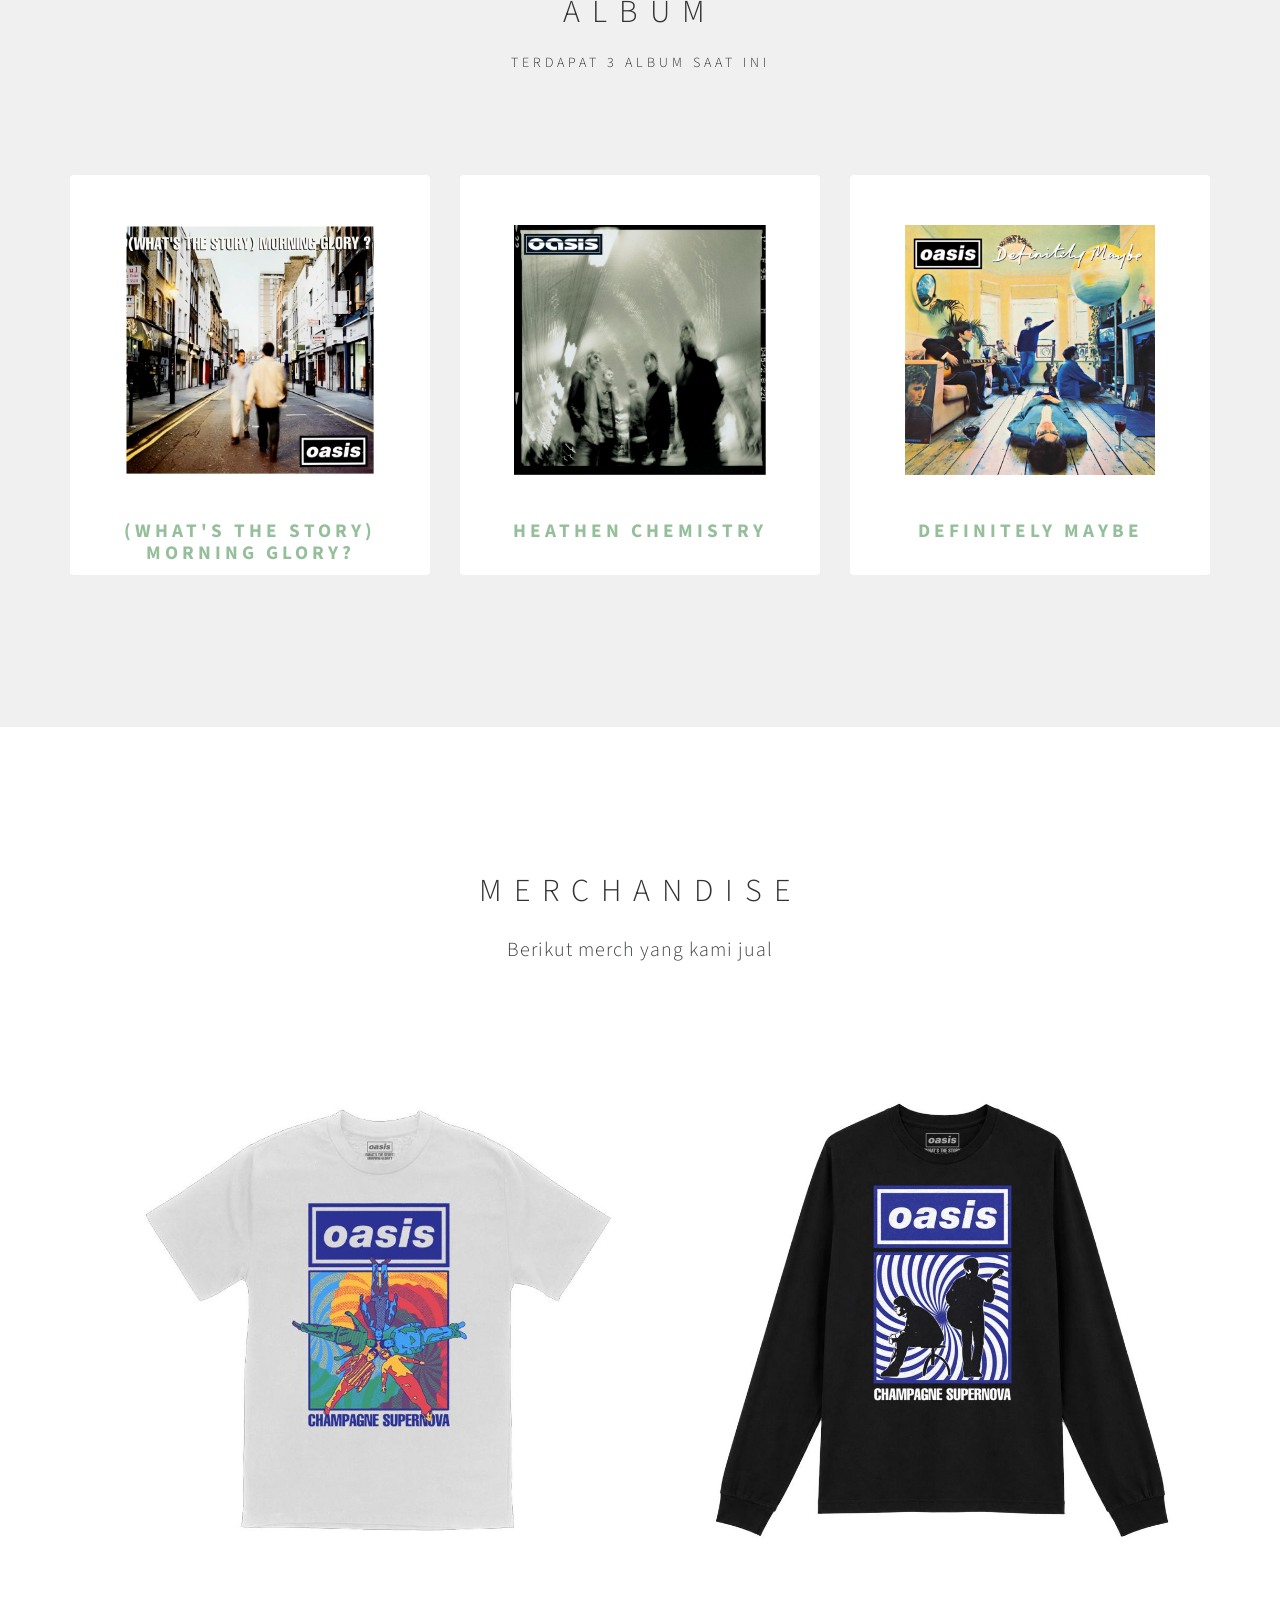
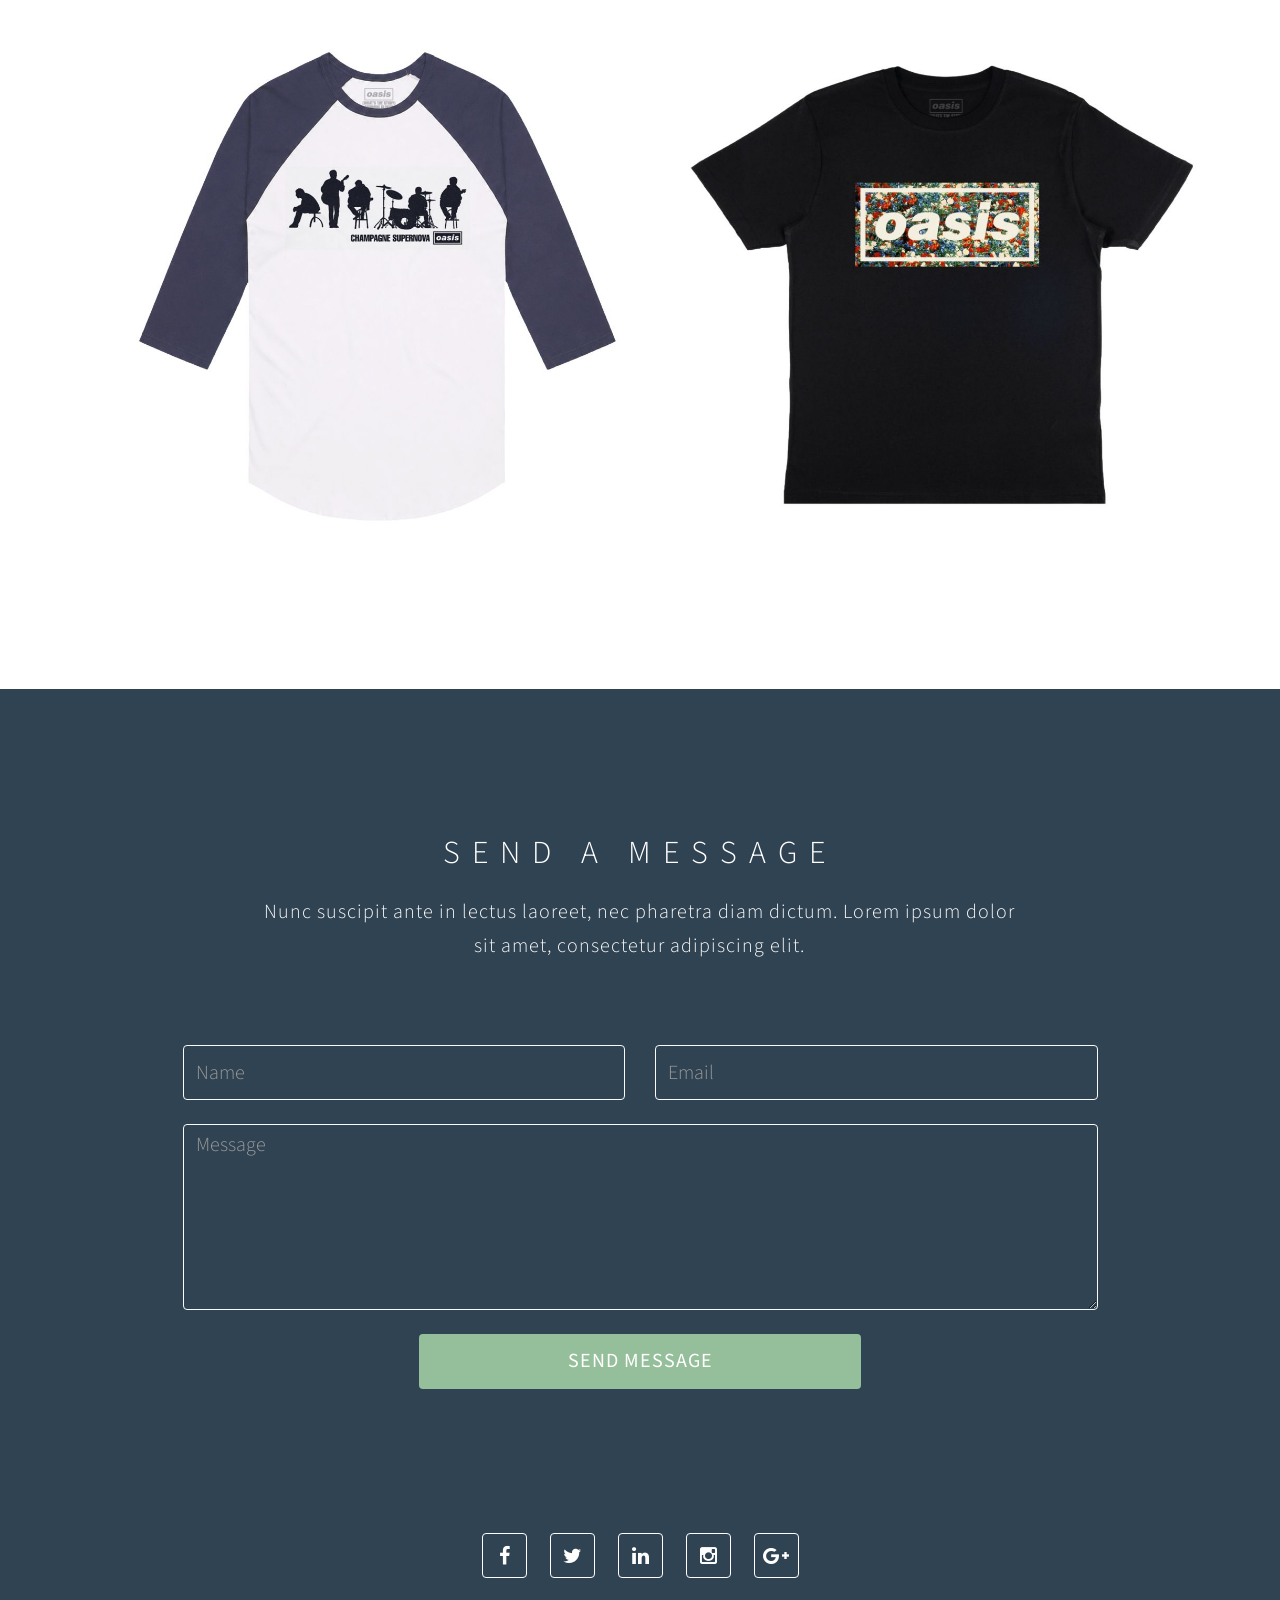
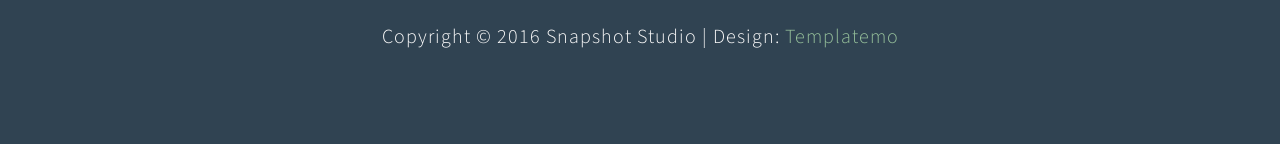
==== commit 9a3529d7: "Update index.html" ====
--- a/index.html
+++ b/index.html
@@ -104,7 +104,7 @@
       </div>
 
       <div class="col-md-3 col-sm-4 wow fadeInUp about-img" data-wow-delay="0.6s">
-        <<iframe width="560" height="315" src="https://www.youtube.com/embed/18udnNqSFQE?si=tPe4PrECDb5KCAsA" title="YouTube video player" frameborder="0" allow="accelerometer; autoplay; clipboard-write; encrypted-media; gyroscope; picture-in-picture; web-share" referrerpolicy="strict-origin-when-cross-origin" allowfullscreen class="img-responsive img-square" alt="About" ></iframe>  >
+        <iframe width="560" height="315" src="https://www.youtube.com/embed/18udnNqSFQE?si=tPe4PrECDb5KCAsA" title="YouTube video player" frameborder="0" allow="accelerometer; autoplay; clipboard-write; encrypted-media; gyroscope; picture-in-picture; web-share" referrerpolicy="strict-origin-when-cross-origin" allowfullscreen class="img-responsive img-square" alt="About" ></iframe> 
       </div>
 
       <div class="clearfix"></div>
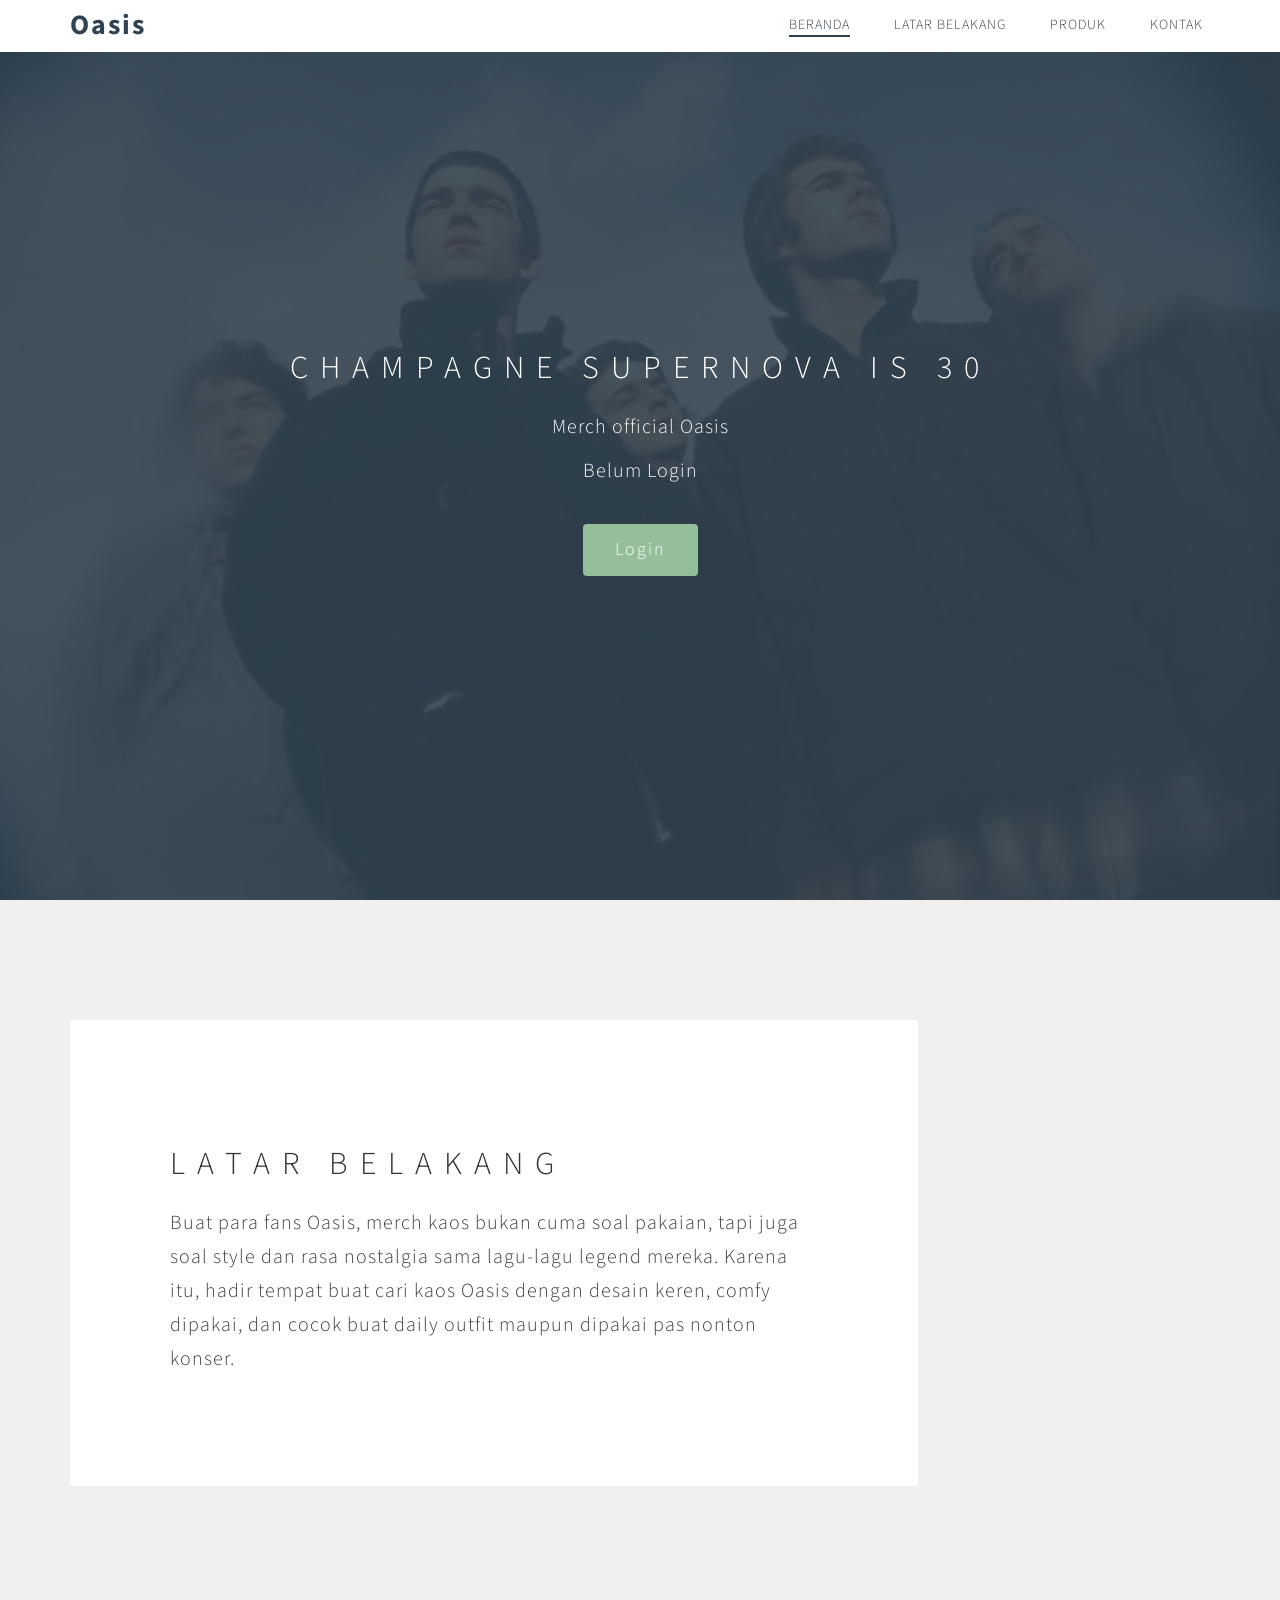
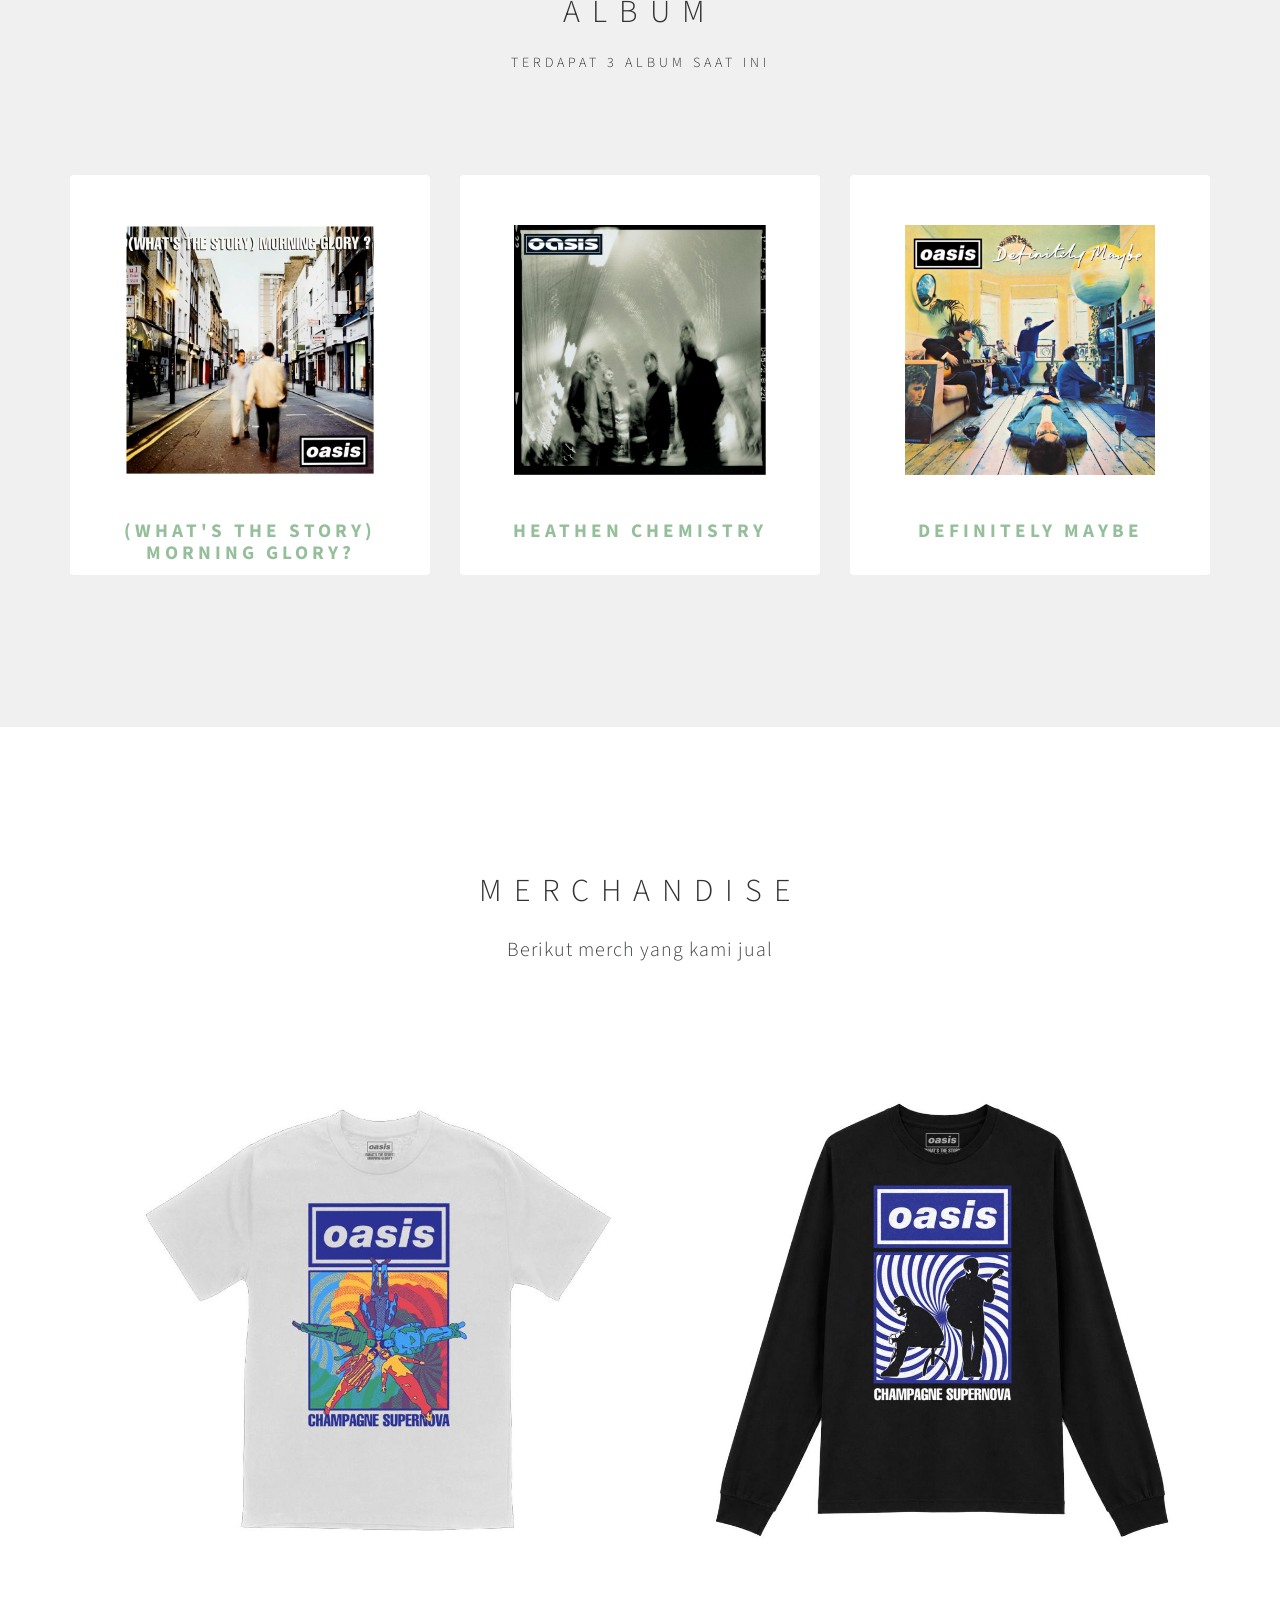
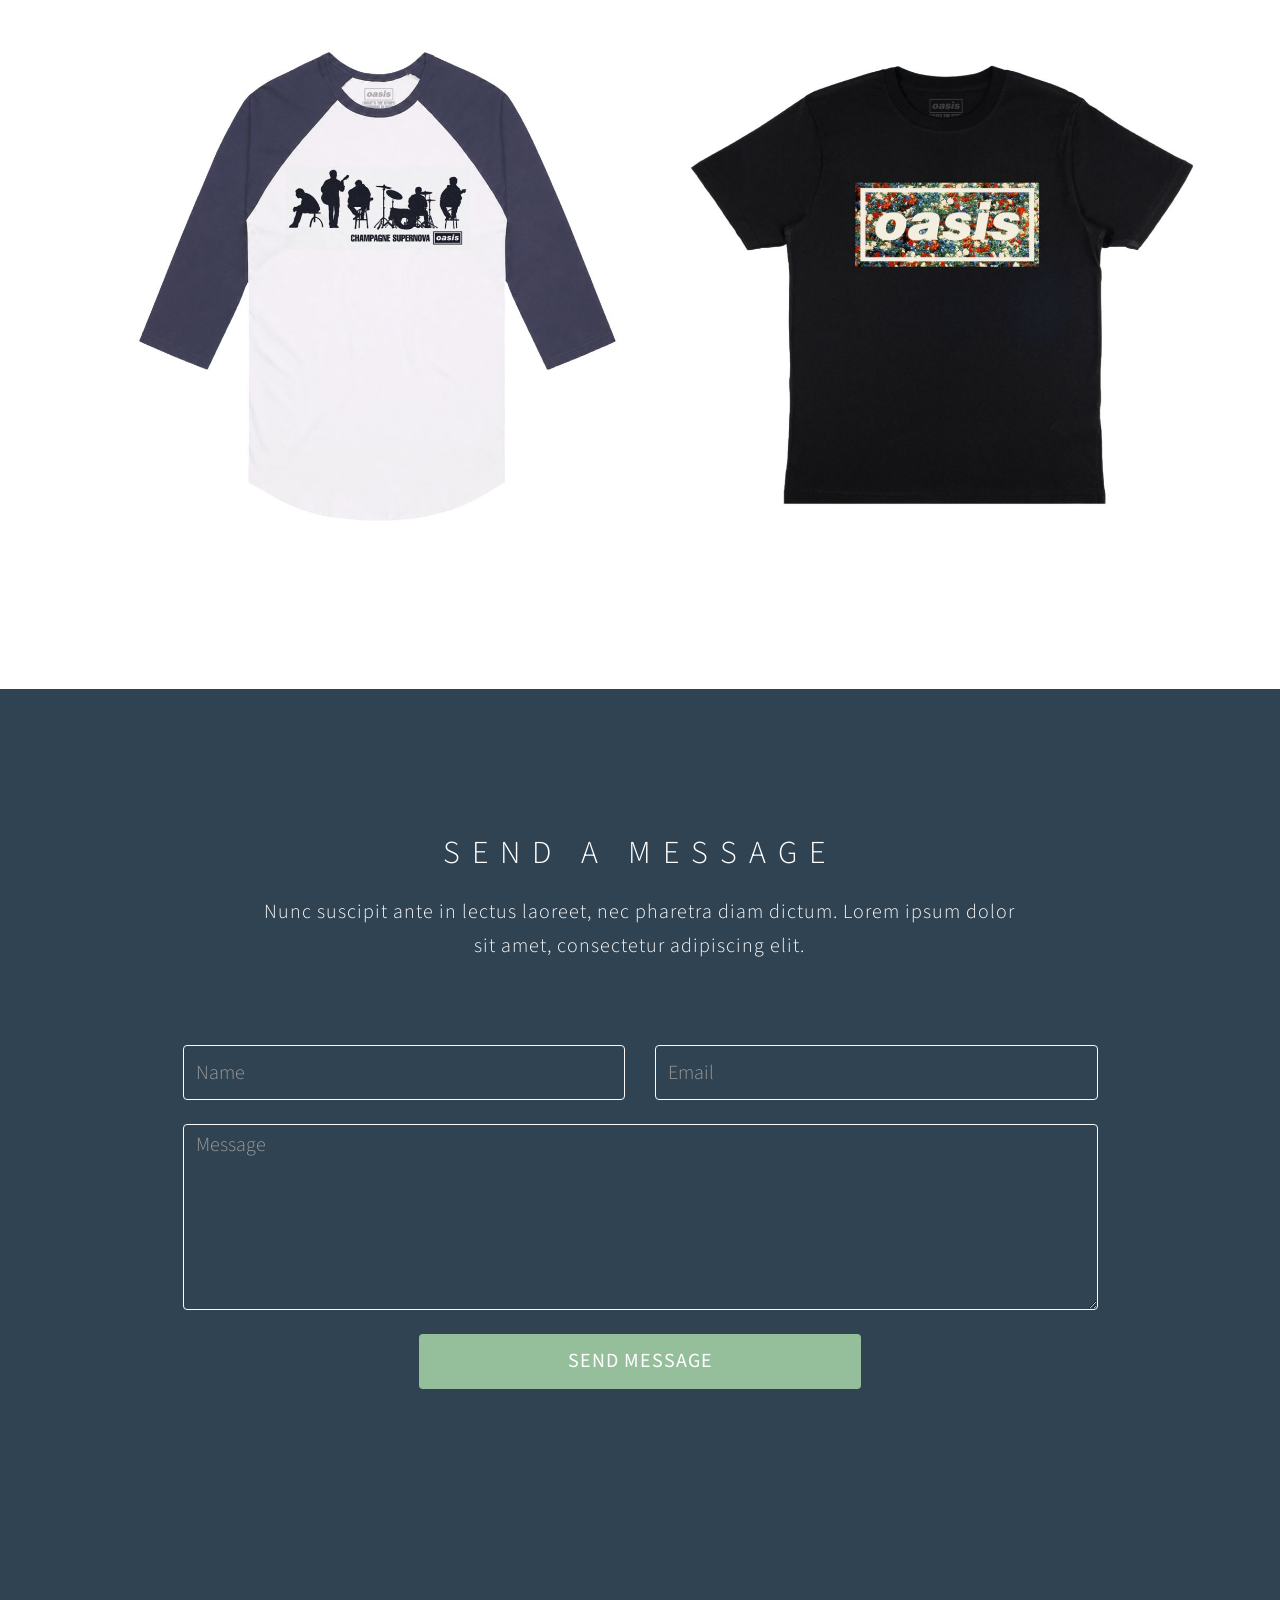
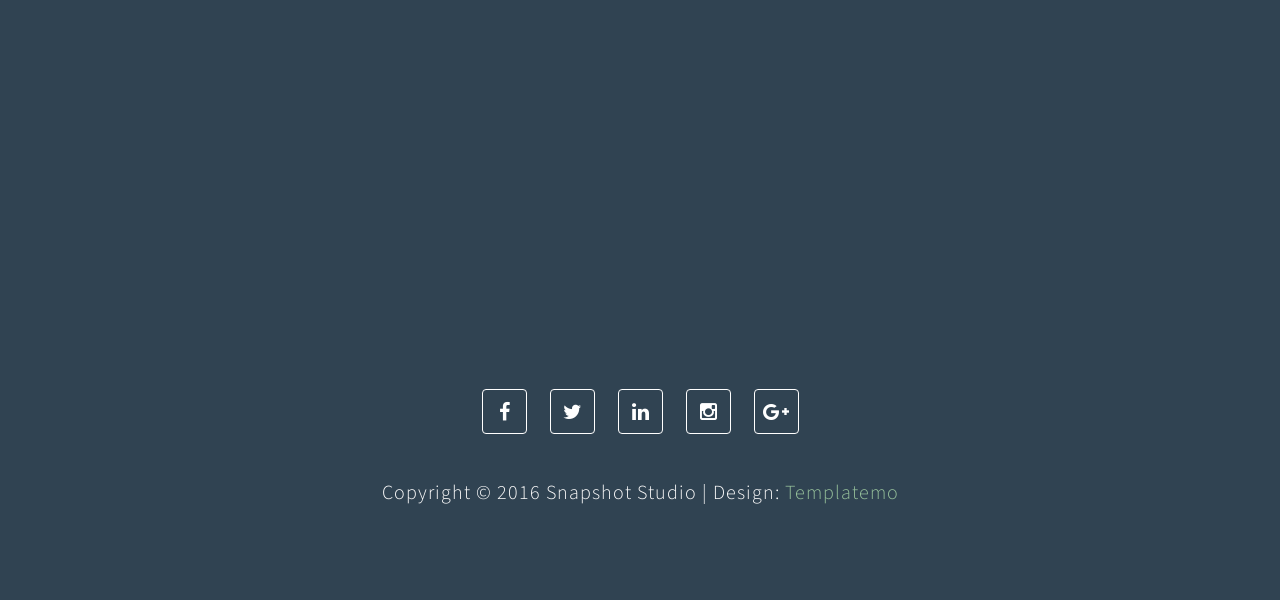
==== commit a9122400: "Update index.html" ====
--- a/index.html
+++ b/index.html
@@ -104,7 +104,7 @@
       </div>
 
       <div class="col-md-3 col-sm-4 wow fadeInUp about-img" data-wow-delay="0.6s">
-        <iframe width="560" height="315" src="https://www.youtube.com/embed/18udnNqSFQE?si=tPe4PrECDb5KCAsA" title="YouTube video player" frameborder="0" allow="accelerometer; autoplay; clipboard-write; encrypted-media; gyroscope; picture-in-picture; web-share" referrerpolicy="strict-origin-when-cross-origin" allowfullscreen class="img-responsive img-square" alt="About" ></iframe> 
+        <iframe width="560" height="500" src="https://www.youtube.com/embed/18udnNqSFQE?si=tPe4PrECDb5KCAsA" title="YouTube video player" frameborder="0" allow="accelerometer; autoplay; clipboard-write; encrypted-media; gyroscope; picture-in-picture; web-share" referrerpolicy="strict-origin-when-cross-origin" allowfullscreen class="img-responsive img-square" alt="About" ></iframe> 
       </div>
 
       <div class="clearfix"></div>
@@ -180,7 +180,7 @@
               <h1>Champagne Supernova Band Floor Lay T-Shirt</h1>
               <small>UK Size Guide
 						S	M	L	XL	2XL</small>
-              <a href="#" style="color: #95BF9A;">USD 35.00</a>
+              <a href="#" style="color: #fff;">USD 35.00</a>
             </figcaption>
           </figure>
         </li>
@@ -192,7 +192,7 @@
               <h1>Champagne Supernova Silhouette T-Shirt</h1>
               <small>UK Size Guide
 						S	M	L	XL	XXL</small>
-              <a href="#" style="color: #95BF9A;">USD 50.00</a>
+              <a href="#" style="color: #fff;">USD 50.00</a>
             </figcaption>
           </figure>
         </li>
@@ -204,7 +204,7 @@
               <h1>Champagne Supernova Baseball Shirt</h1>
               <small>Size Guide
 						S	M	L	XL	XXL</small>
-              <a href="#" style="color: #95BF9A;">USD 40.00</a>
+              <a href="#" style="color: #fff;">USD 40.00</a>
             </figcaption>
           </figure>
         </li>
@@ -216,7 +216,7 @@
               <h1>Don't Look Back in Anger Decca Logo Carnation Tee</h1>
               <small>UK Size Guide
 						S	M	L	XL	2XL</small>
-              <a href="#" style="color: #95BF9A;">USD 35.00</a>
+              <a href="#" style="color: #fff;">USD 35.00</a>
             </figcaption>
           </figure>
         </li>
@@ -266,6 +266,7 @@
 
 <footer>
 	<div class="container">
+		<iframe src="https://www.google.com/maps/embed?pb=!1m18!1m12!1m3!1d3953.078618897102!2d110.36168767500493!3d-7.781488992238204!2m3!1f0!2f0!3f0!3m2!1i1024!2i768!4f13.1!3m3!1m2!1s0x2e7a59c7c3962ca9%3A0x7916bce6833b91fa!2s(Pindah%20ke%20Jl%20Kaliurang%20no%2059.%20Km%205)!5e0!3m2!1sen!2sid!4v1779871466505!5m2!1sen!2sid" width="600" height="450" style="border:0;" allowfullscreen="" loading="lazy" referrerpolicy="no-referrer-when-downgrade"></iframe>
     
 		<div class="row">
 
--- a/css/component.css
+++ b/css/component.css
@@ -30,7 +30,7 @@
 	left: 0;
 	padding: 42px 22px;
 	background: #304352;
-	color: #ed4e6e;
+	color: #FFF;
 }
 
 .grid figcaption h1 {
@@ -51,7 +51,7 @@
 	padding: 5px 10px;
 	border-radius: 2px;
 	display: inline-block;
-	background: #e44c65;
+	background: #95BF9A;
 	color: #fff;
 }
 
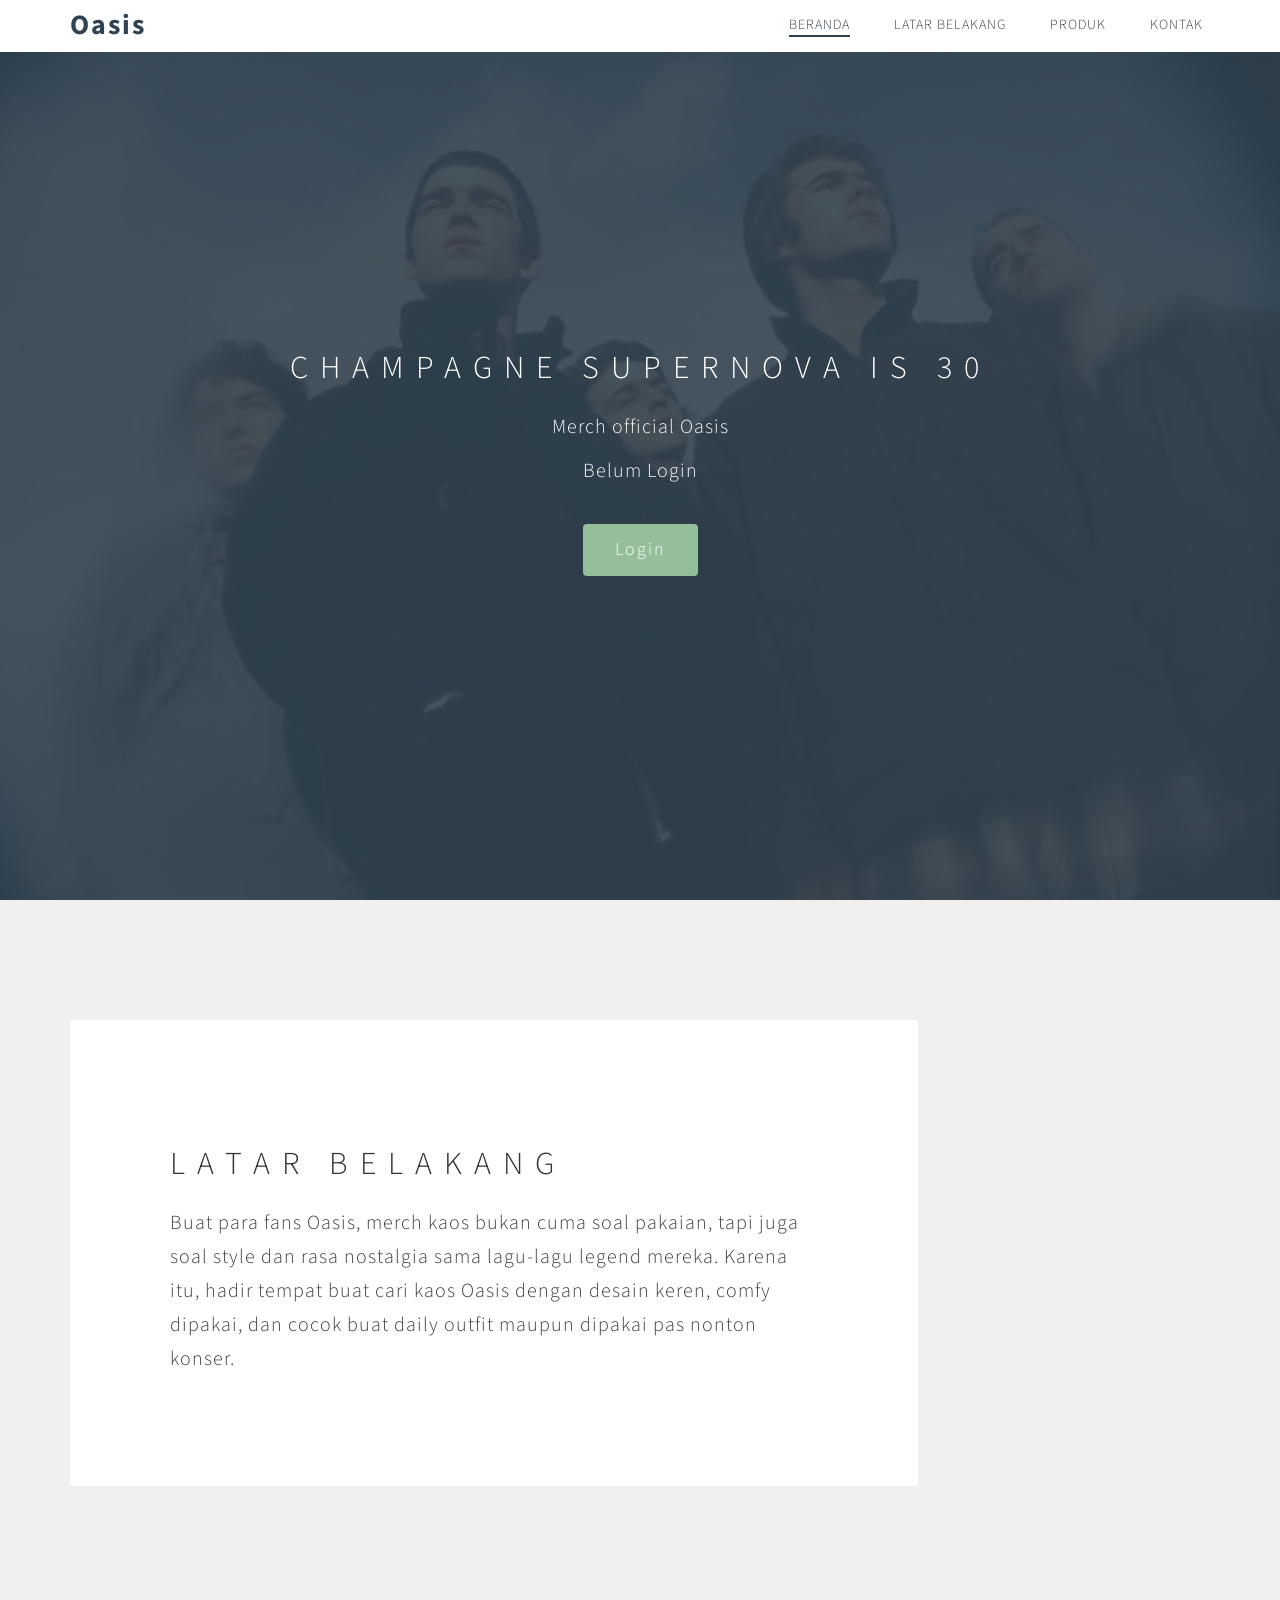
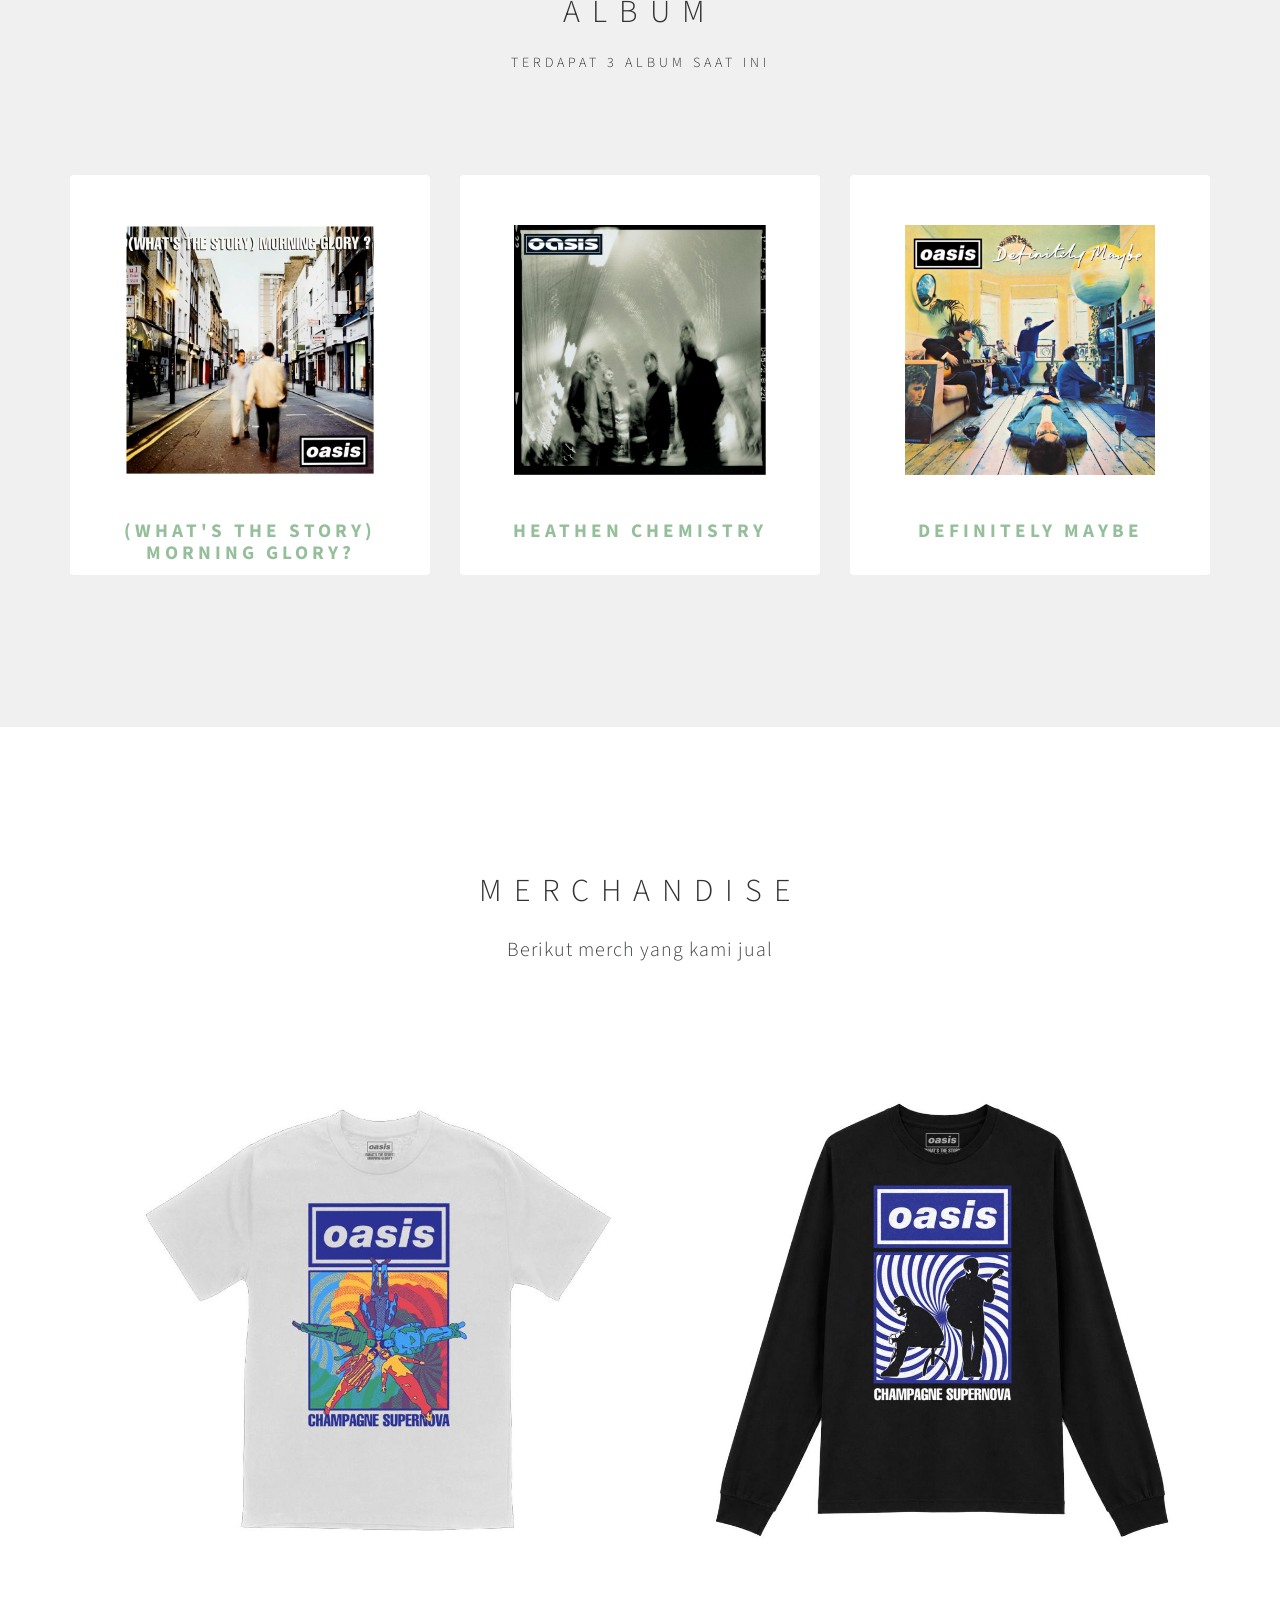
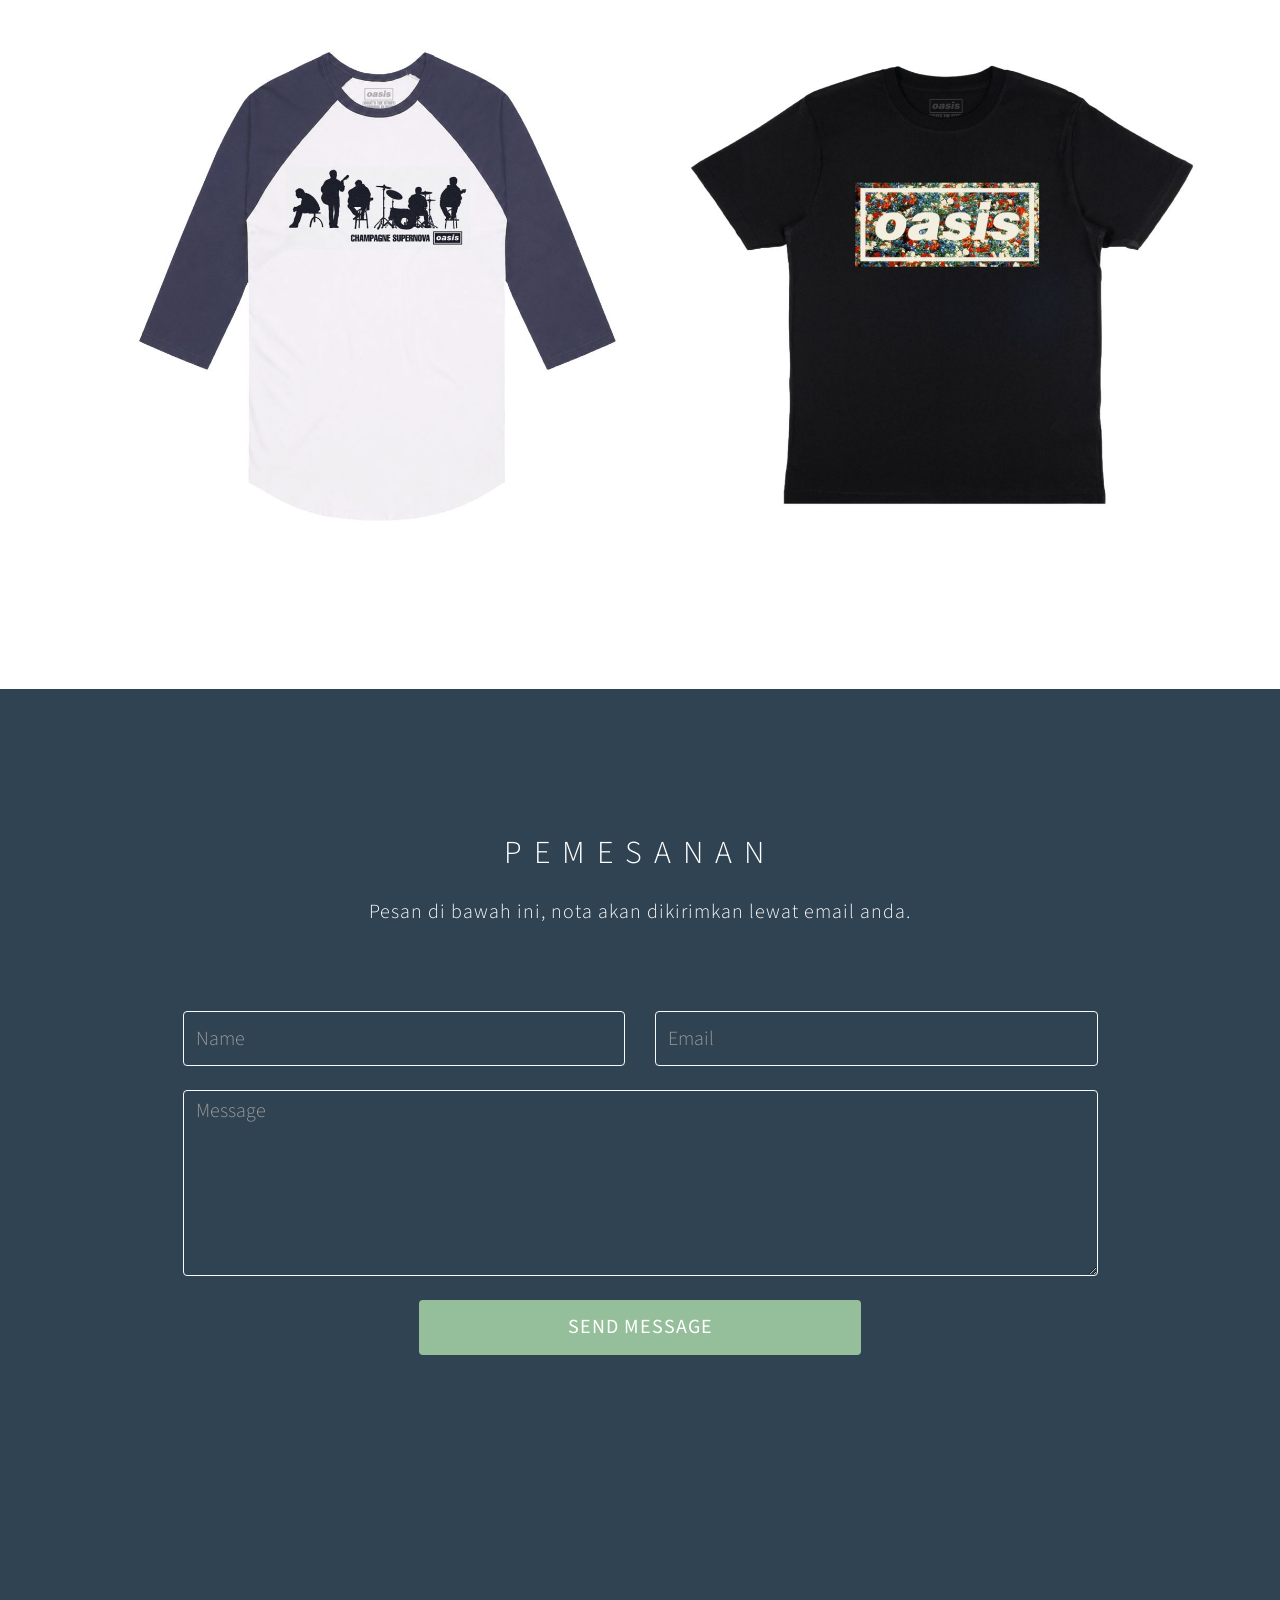
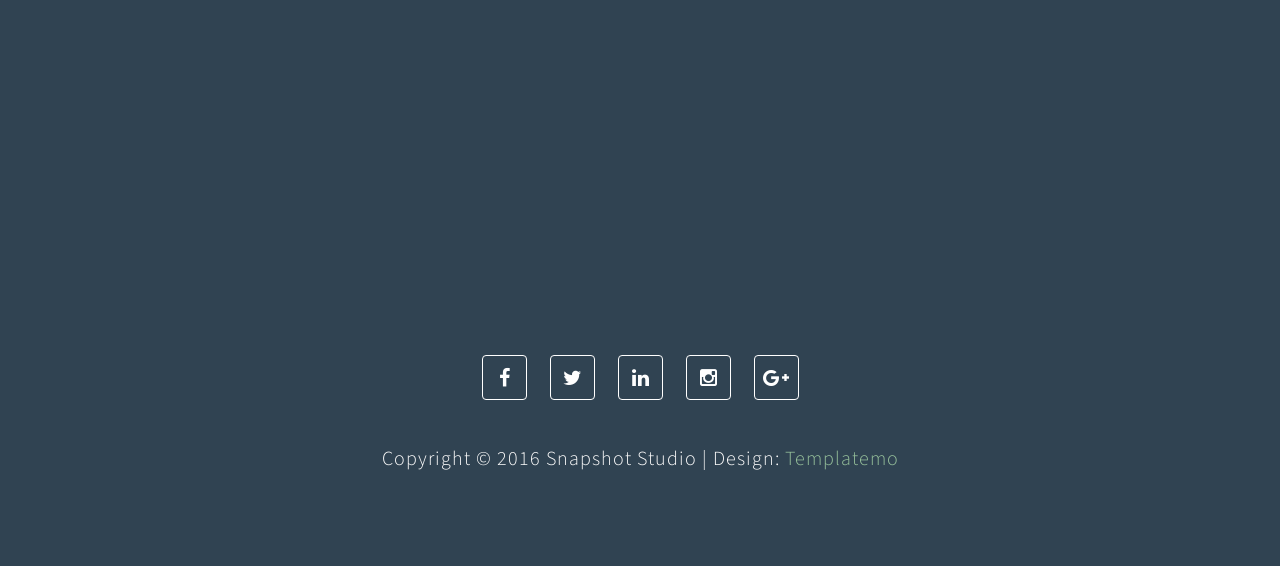
==== commit e72c62f9: "Update index.html" ====
--- a/index.html
+++ b/index.html
@@ -236,8 +236,8 @@
        <div class="col-md-offset-1 col-md-10 col-sm-12">
 
         <div class="col-lg-offset-1 col-lg-10 section-title wow fadeInUp" data-wow-delay="0.4s">
-          <h1>Send a message</h1>
-          <p>Nunc suscipit ante in lectus laoreet, nec pharetra diam dictum. Lorem ipsum dolor sit amet, consectetur adipiscing elit. </p>
+          <h1>Pemesanan</h1>
+          <p>Pesan di bawah ini, nota akan dikirimkan lewat email anda.</p>
         </div>
 
         <form action="#" method="post" class="wow fadeInUp" data-wow-delay="0.8s">
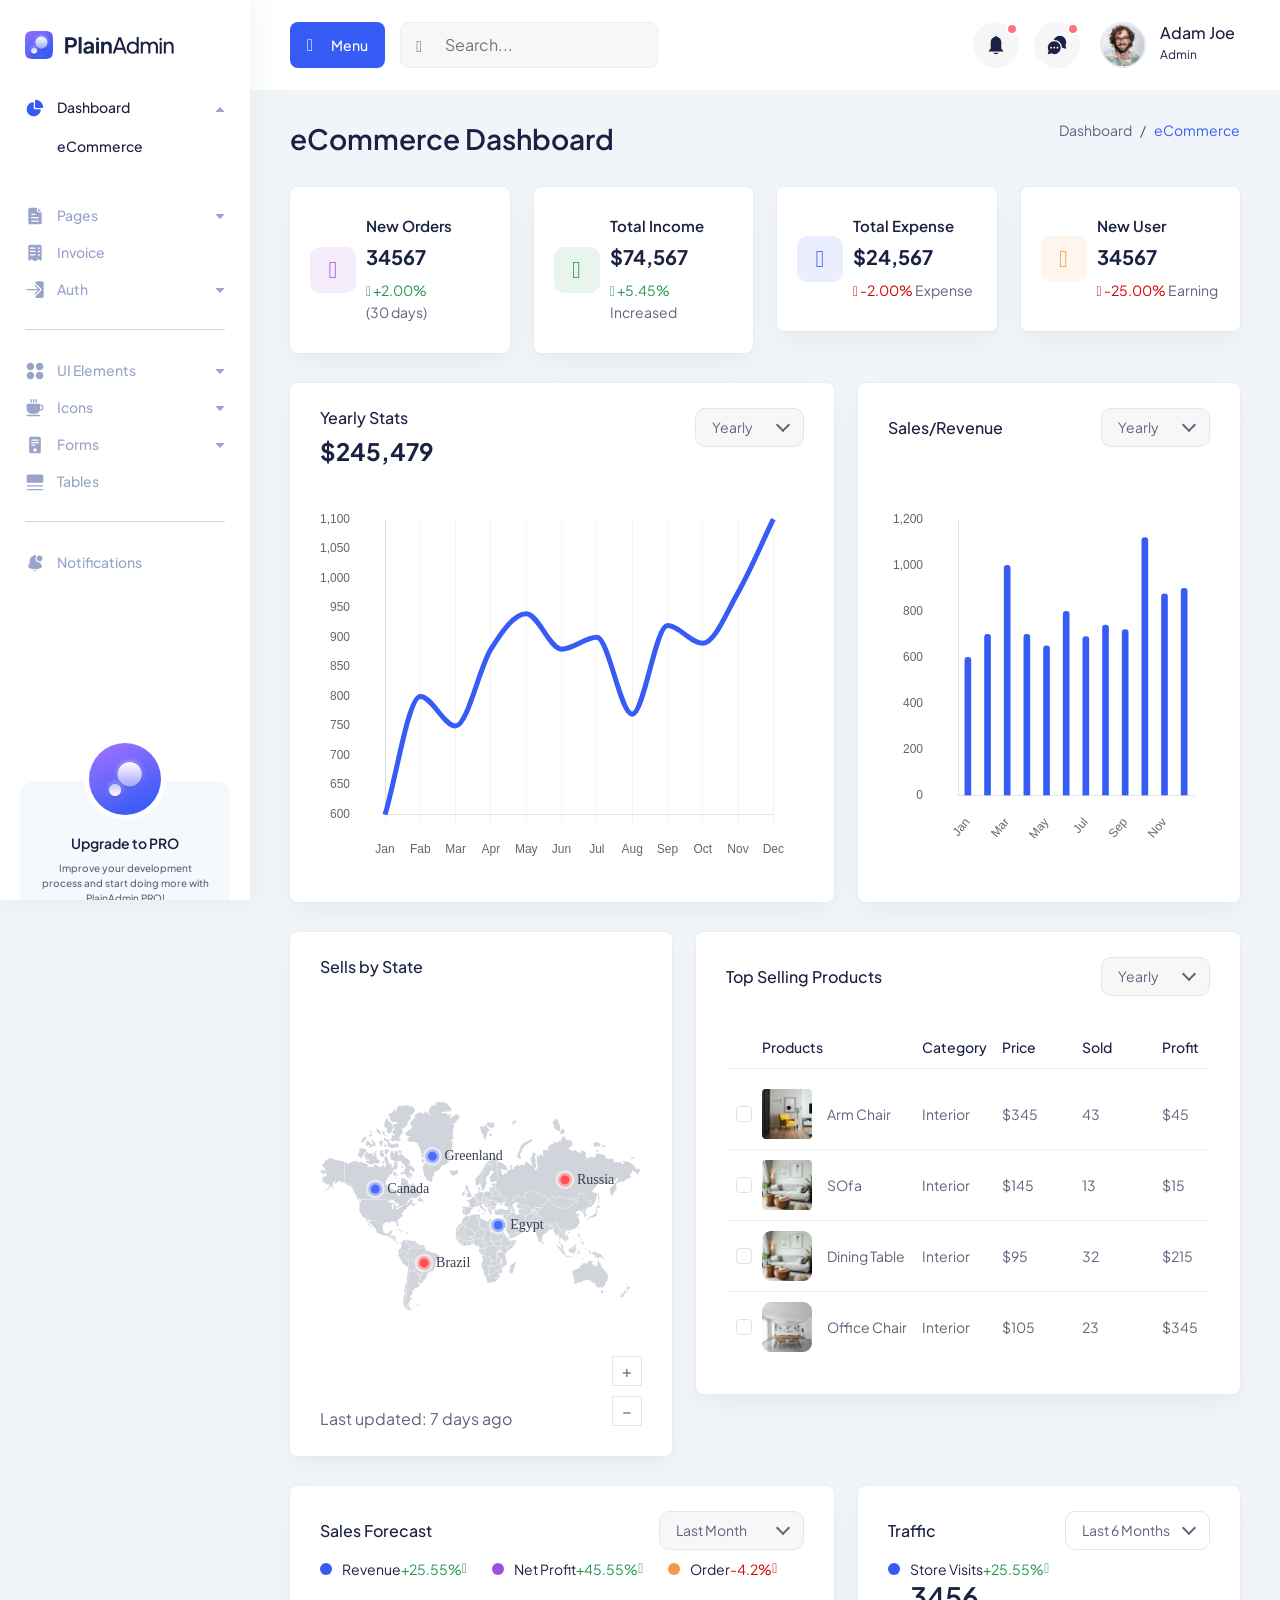
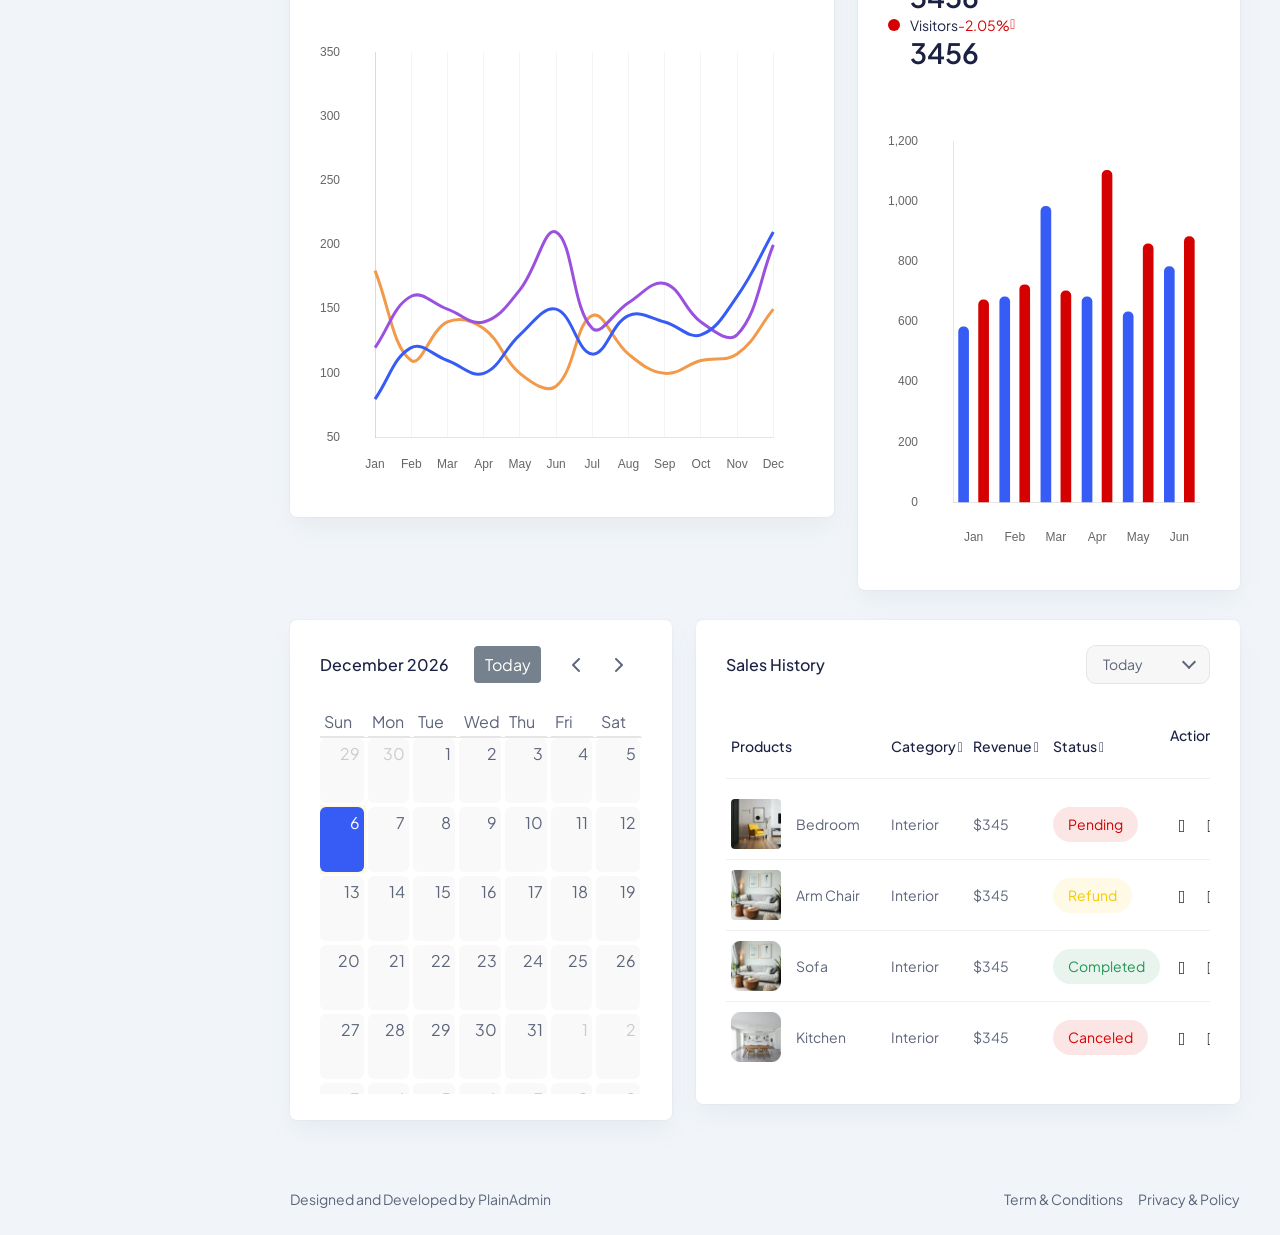
==== commit 2c0bd2ea: "Add files via upload" ====
--- a/index.html
+++ b/index.html
@@ -1,308 +1,1791 @@
 <!DOCTYPE html>
 <html lang="en">
-<head>
+  <head>
+    <meta charset="UTF-8" />
+    <meta http-equiv="X-UA-Compatible" content="IE=edge" />
+    <meta name="viewport" content="width=device-width, initial-scale=1.0" />
+    <link rel="shortcut icon" href="assets/images/favicon.svg" type="image/x-icon" />
+    <title>PlainAdmin Demo | Bootstrap 5 Admin Template</title>
 
-	<meta charset="utf-8">
-	<meta http-equiv="X-UA-Compatible" content="IE=Edge">
-	<meta name="viewport" content="width=device-width, initial-scale=1">
-	<meta name="keywords" content="">
-	<meta name="description" content="">
+    <!-- ========== All CSS files linkup ========= -->
+    <link rel="stylesheet" href="assets/css/bootstrap.min.css" />
+    <link rel="stylesheet" href="assets/css/lineicons.css" rel="stylesheet" type="text/css" />
+    <link rel="stylesheet" href="assets/css/materialdesignicons.min.css" rel="stylesheet" type="text/css" />
+    <link rel="stylesheet" href="assets/css/fullcalendar.css" />
+    <link rel="stylesheet" href="assets/css/fullcalendar.css" />
+    <link rel="stylesheet" href="assets/css/main.css" />
+  </head>
+  <body>
+    <!-- ======== Preloader =========== -->
+    <div id="preloader">
+      <div class="spinner"></div>
+    </div>
+    <!-- ======== Preloader =========== -->
 
-	<title>OasisMerchOff</title>
-<!--
-Snapshot Template
-http://www.templatemo.com/tm-493-snapshot
+    <!-- ======== sidebar-nav start =========== -->
+    <aside class="sidebar-nav-wrapper">
+      <div class="navbar-logo">
+        <a href="index.html">
+          <img src="assets/images/logo/logo.svg" alt="logo" />
+        </a>
+      </div>
+      <nav class="sidebar-nav">
+        <ul>
+          <li class="nav-item nav-item-has-children">
+            <a
+              href="#0"
+              data-bs-toggle="collapse"
+              data-bs-target="#ddmenu_1"
+              aria-controls="ddmenu_1"
+              aria-expanded="false"
+              aria-label="Toggle navigation"
+            >
+              <span class="icon">
+                <svg width="20" height="20" viewBox="0 0 20 20" fill="none" xmlns="http://www.w3.org/2000/svg">
+                  <path
+                    d="M8.74999 18.3333C12.2376 18.3333 15.1364 15.8128 15.7244 12.4941C15.8448 11.8143 15.2737 11.25 14.5833 11.25H9.99999C9.30966 11.25 8.74999 10.6903 8.74999 10V5.41666C8.74999 4.7263 8.18563 4.15512 7.50586 4.27556C4.18711 4.86357 1.66666 7.76243 1.66666 11.25C1.66666 15.162 4.83797 18.3333 8.74999 18.3333Z" />
+                  <path
+                    d="M17.0833 10C17.7737 10 18.3432 9.43708 18.2408 8.75433C17.7005 5.14918 14.8508 2.29947 11.2457 1.75912C10.5629 1.6568 10 2.2263 10 2.91665V9.16666C10 9.62691 10.3731 10 10.8333 10H17.0833Z" />
+                </svg>
+              </span>
+              <span class="text">Dashboard</span>
+            </a>
+            <ul id="ddmenu_1" class="collapse show dropdown-nav">
+              <li>
+                <a href="index.html" class="active"> eCommerce </a>
+              </li>
+            </ul>
+          </li>
+          <li class="nav-item nav-item-has-children">
+            <a
+              href="#0"
+              class="collapsed"
+              data-bs-toggle="collapse"
+              data-bs-target="#ddmenu_2"
+              aria-controls="ddmenu_2"
+              aria-expanded="false"
+              aria-label="Toggle navigation"
+            >
+              <span class="icon">
+                <svg width="20" height="20" viewBox="0 0 20 20" fill="none" xmlns="http://www.w3.org/2000/svg">
+                  <path
+                    d="M11.8097 1.66667C11.8315 1.66667 11.8533 1.6671 11.875 1.66796V4.16667C11.875 5.43232 12.901 6.45834 14.1667 6.45834H16.6654C16.6663 6.48007 16.6667 6.50186 16.6667 6.5237V16.6667C16.6667 17.5872 15.9205 18.3333 15 18.3333H5.00001C4.07954 18.3333 3.33334 17.5872 3.33334 16.6667V3.33334C3.33334 2.41286 4.07954 1.66667 5.00001 1.66667H11.8097ZM6.66668 7.70834C6.3215 7.70834 6.04168 7.98816 6.04168 8.33334C6.04168 8.67851 6.3215 8.95834 6.66668 8.95834H10C10.3452 8.95834 10.625 8.67851 10.625 8.33334C10.625 7.98816 10.3452 7.70834 10 7.70834H6.66668ZM6.04168 11.6667C6.04168 12.0118 6.3215 12.2917 6.66668 12.2917H13.3333C13.6785 12.2917 13.9583 12.0118 13.9583 11.6667C13.9583 11.3215 13.6785 11.0417 13.3333 11.0417H6.66668C6.3215 11.0417 6.04168 11.3215 6.04168 11.6667ZM6.66668 14.375C6.3215 14.375 6.04168 14.6548 6.04168 15C6.04168 15.3452 6.3215 15.625 6.66668 15.625H13.3333C13.6785 15.625 13.9583 15.3452 13.9583 15C13.9583 14.6548 13.6785 14.375 13.3333 14.375H6.66668Z" />
+                  <path
+                    d="M13.125 2.29167L16.0417 5.20834H14.1667C13.5913 5.20834 13.125 4.74197 13.125 4.16667V2.29167Z" />
+                </svg>
+              </span>
+              <span class="text">Pages</span>
+            </a>
+            <ul id="ddmenu_2" class="collapse dropdown-nav">
+              <li>
+                <a href="settings.html"> Settings </a>
+              </li>
+              <li>
+                <a href="blank-page.html"> Blank Page </a>
+              </li>
+            </ul>
+          </li>
+          <li class="nav-item">
+            <a href="invoice.html">
+              <span class="icon">
+                <svg width="20" height="20" viewBox="0 0 20 20" fill="none" xmlns="http://www.w3.org/2000/svg">
+                  <path
+                    d="M3.33334 3.35442C3.33334 2.4223 4.07954 1.66666 5.00001 1.66666H15C15.9205 1.66666 16.6667 2.4223 16.6667 3.35442V16.8565C16.6667 17.5519 15.8827 17.9489 15.3333 17.5317L13.8333 16.3924C13.537 16.1673 13.1297 16.1673 12.8333 16.3924L10.5 18.1646C10.2037 18.3896 9.79634 18.3896 9.50001 18.1646L7.16668 16.3924C6.87038 16.1673 6.46298 16.1673 6.16668 16.3924L4.66668 17.5317C4.11731 17.9489 3.33334 17.5519 3.33334 16.8565V3.35442ZM4.79168 5.04218C4.79168 5.39173 5.0715 5.6751 5.41668 5.6751H10C10.3452 5.6751 10.625 5.39173 10.625 5.04218C10.625 4.69264 10.3452 4.40927 10 4.40927H5.41668C5.0715 4.40927 4.79168 4.69264 4.79168 5.04218ZM5.41668 7.7848C5.0715 7.7848 4.79168 8.06817 4.79168 8.41774C4.79168 8.76724 5.0715 9.05066 5.41668 9.05066H10C10.3452 9.05066 10.625 8.76724 10.625 8.41774C10.625 8.06817 10.3452 7.7848 10 7.7848H5.41668ZM4.79168 11.7932C4.79168 12.1428 5.0715 12.4262 5.41668 12.4262H10C10.3452 12.4262 10.625 12.1428 10.625 11.7932C10.625 11.4437 10.3452 11.1603 10 11.1603H5.41668C5.0715 11.1603 4.79168 11.4437 4.79168 11.7932ZM13.3333 4.40927C12.9882 4.40927 12.7083 4.69264 12.7083 5.04218C12.7083 5.39173 12.9882 5.6751 13.3333 5.6751H14.5833C14.9285 5.6751 15.2083 5.39173 15.2083 5.04218C15.2083 4.69264 14.9285 4.40927 14.5833 4.40927H13.3333ZM12.7083 8.41774C12.7083 8.76724 12.9882 9.05066 13.3333 9.05066H14.5833C14.9285 9.05066 15.2083 8.76724 15.2083 8.41774C15.2083 8.06817 14.9285 7.7848 14.5833 7.7848H13.3333C12.9882 7.7848 12.7083 8.06817 12.7083 8.41774ZM13.3333 11.1603C12.9882 11.1603 12.7083 11.4437 12.7083 11.7932C12.7083 12.1428 12.9882 12.4262 13.3333 12.4262H14.5833C14.9285 12.4262 15.2083 12.1428 15.2083 11.7932C15.2083 11.4437 14.9285 11.1603 14.5833 11.1603H13.3333Z" />
+                </svg>
+              </span>
+              <span class="text">Invoice</span>
+            </a>
+          </li>
+          <li class="nav-item nav-item-has-children">
+            <a
+              href="#0"
+              class="collapsed"
+              data-bs-toggle="collapse"
+              data-bs-target="#ddmenu_3"
+              aria-controls="ddmenu_3"
+              aria-expanded="false"
+              aria-label="Toggle navigation"
+            >
+              <span class="icon">
+                <svg width="20" height="20" viewBox="0 0 20 20" fill="none" xmlns="http://www.w3.org/2000/svg">
+                  <path
+                    d="M14.9211 10.1294C15.1652 9.88534 15.1652 9.48967 14.9211 9.24559L10.7544 5.0789C10.5103 4.83482 10.1147 4.83482 9.87057 5.0789C9.62649 5.32297 9.62649 5.71871 9.87057 5.96278L12.9702 9.06251H1.97916C1.63398 9.06251 1.35416 9.34234 1.35416 9.68751C1.35416 10.0327 1.63398 10.3125 1.97916 10.3125H12.9702L9.87057 13.4123C9.62649 13.6563 9.62649 14.052 9.87057 14.2961C10.1147 14.5402 10.5103 14.5402 10.7544 14.2961L14.9211 10.1294Z" />
+                  <path
+                    d="M11.6383 15.18L15.805 11.0133C16.5373 10.2811 16.5373 9.09391 15.805 8.36166L11.6383 4.195C11.2722 3.82888 10.7923 3.64582 10.3125 3.64582V3.02082C10.3125 2.10035 11.0587 1.35416 11.9792 1.35416H16.9792C17.8997 1.35416 18.6458 2.10035 18.6458 3.02082V16.3542C18.6458 17.2747 17.8997 18.0208 16.9792 18.0208H11.9792C11.0587 18.0208 10.3125 17.2747 10.3125 16.3542V15.7292C10.7923 15.7292 11.2722 15.5461 11.6383 15.18Z" />
+                </svg>
+              </span>
+              <span class="text">Auth</span>
+            </a>
+            <ul id="ddmenu_3" class="collapse dropdown-nav">
+              <li>
+                <a href="signin.html"> Sign In </a>
+              </li>
+              <li>
+                <a href="signup.html"> Sign Up </a>
+              </li>
+            </ul>
+          </li>
+          <span class="divider"><hr /></span>
+          <li class="nav-item nav-item-has-children">
+            <a
+              href="#0"
+              class="collapsed"
+              data-bs-toggle="collapse"
+              data-bs-target="#ddmenu_4"
+              aria-controls="ddmenu_4"
+              aria-expanded="false"
+              aria-label="Toggle navigation"
+            >
+              <span class="icon">
+                <svg width="20" height="20" viewBox="0 0 20 20" fill="none" xmlns="http://www.w3.org/2000/svg">
+                  <path
+                    d="M1.66666 5.41669C1.66666 3.34562 3.34559 1.66669 5.41666 1.66669C7.48772 1.66669 9.16666 3.34562 9.16666 5.41669C9.16666 7.48775 7.48772 9.16669 5.41666 9.16669C3.34559 9.16669 1.66666 7.48775 1.66666 5.41669Z" />
+                  <path
+                    d="M1.66666 14.5834C1.66666 12.5123 3.34559 10.8334 5.41666 10.8334C7.48772 10.8334 9.16666 12.5123 9.16666 14.5834C9.16666 16.6545 7.48772 18.3334 5.41666 18.3334C3.34559 18.3334 1.66666 16.6545 1.66666 14.5834Z" />
+                  <path
+                    d="M10.8333 5.41669C10.8333 3.34562 12.5123 1.66669 14.5833 1.66669C16.6544 1.66669 18.3333 3.34562 18.3333 5.41669C18.3333 7.48775 16.6544 9.16669 14.5833 9.16669C12.5123 9.16669 10.8333 7.48775 10.8333 5.41669Z" />
+                  <path
+                    d="M10.8333 14.5834C10.8333 12.5123 12.5123 10.8334 14.5833 10.8334C16.6544 10.8334 18.3333 12.5123 18.3333 14.5834C18.3333 16.6545 16.6544 18.3334 14.5833 18.3334C12.5123 18.3334 10.8333 16.6545 10.8333 14.5834Z" />
+                </svg>
+              </span>
+              <span class="text">UI Elements </span>
+            </a>
+            <ul id="ddmenu_4" class="collapse dropdown-nav">
+              <li>
+                <a href="alerts.html"> Alerts </a>
+              </li>
+              <li>
+                <a href="buttons.html"> Buttons </a>
+              </li>
+              <li>
+                <a href="cards.html"> Cards </a>
+              </li>
+              <li>
+                <a href="typography.html"> Typography </a>
+              </li>
+            </ul>
+          </li>
+          <li class="nav-item nav-item-has-children">
+            <a
+              href="#0"
+              class="collapsed"
+              data-bs-toggle="collapse"
+              data-bs-target="#ddmenu_55"
+              aria-controls="ddmenu_55"
+              aria-expanded="false"
+              aria-label="Toggle navigation"
+            >
+              <span class="icon">
+                <svg width="20" height="20" viewBox="0 0 20 20" fill="none" xmlns="http://www.w3.org/2000/svg">
+                  <path
+                    d="M5.48663 1.1466C5.77383 0.955131 6.16188 1.03274 6.35335 1.31994L6.87852 2.10769C7.20508 2.59755 7.20508 3.23571 6.87852 3.72556L6.35335 4.51331C6.16188 4.80052 5.77383 4.87813 5.48663 4.68666C5.19943 4.49519 5.12182 4.10715 5.31328 3.81994L5.83845 3.03219C5.88511 2.96221 5.88511 2.87105 5.83845 2.80106L5.31328 2.01331C5.12182 1.72611 5.19943 1.33806 5.48663 1.1466Z" />
+                  <path
+                    d="M2.49999 5.83331C2.03976 5.83331 1.66666 6.2064 1.66666 6.66665V10.8333C1.66666 13.5948 3.90523 15.8333 6.66666 15.8333H9.99999C12.1856 15.8333 14.0436 14.431 14.7235 12.4772C14.8134 12.4922 14.9058 12.5 15 12.5H16.6667C17.5872 12.5 18.3333 11.7538 18.3333 10.8333V8.33331C18.3333 7.41284 17.5872 6.66665 16.6667 6.66665H15C15 6.2064 14.6269 5.83331 14.1667 5.83331H2.49999ZM14.9829 11.2496C14.9942 11.1123 15 10.9735 15 10.8333V7.91665H16.6667C16.8967 7.91665 17.0833 8.10319 17.0833 8.33331V10.8333C17.0833 11.0634 16.8967 11.25 16.6667 11.25H15L14.9898 11.2498L14.9829 11.2496Z" />
+                  <path
+                    d="M8.85332 1.31994C8.6619 1.03274 8.27383 0.955131 7.98663 1.1466C7.69943 1.33806 7.62182 1.72611 7.81328 2.01331L8.33848 2.80106C8.38507 2.87105 8.38507 2.96221 8.33848 3.03219L7.81328 3.81994C7.62182 4.10715 7.69943 4.49519 7.98663 4.68666C8.27383 4.87813 8.6619 4.80052 8.85332 4.51331L9.37848 3.72556C9.70507 3.23571 9.70507 2.59755 9.37848 2.10769L8.85332 1.31994Z" />
+                  <path
+                    d="M10.4867 1.1466C10.7738 0.955131 11.1619 1.03274 11.3533 1.31994L11.8785 2.10769C12.2051 2.59755 12.2051 3.23571 11.8785 3.72556L11.3533 4.51331C11.1619 4.80052 10.7738 4.87813 10.4867 4.68666C10.1994 4.49519 10.1218 4.10715 10.3133 3.81994L10.8385 3.03219C10.8851 2.96221 10.8851 2.87105 10.8385 2.80106L10.3133 2.01331C10.1218 1.72611 10.1994 1.33806 10.4867 1.1466Z" />
+                  <path
+                    d="M2.49999 16.6667C2.03976 16.6667 1.66666 17.0398 1.66666 17.5C1.66666 17.9602 2.03976 18.3334 2.49999 18.3334H14.1667C14.6269 18.3334 15 17.9602 15 17.5C15 17.0398 14.6269 16.6667 14.1667 16.6667H2.49999Z" />
+                </svg>
+              </span>
+              <span class="text">Icons</span>
+            </a>
+            <ul id="ddmenu_55" class="collapse dropdown-nav">
+              <li>
+                <a href="icons.html"> LineIcons </a>
+              </li>
+              <li>
+                <a href="mdi-icons.html"> MDI Icons </a>
+              </li>
+            </ul>
+          </li>
+          <li class="nav-item nav-item-has-children">
+            <a
+              href="#0"
+              class="collapsed"
+              data-bs-toggle="collapse"
+              data-bs-target="#ddmenu_5"
+              aria-controls="ddmenu_5"
+              aria-expanded="false"
+              aria-label="Toggle navigation"
+            >
+              <span class="icon">
+                <svg width="20" height="20" viewBox="0 0 20 20" fill="none" xmlns="http://www.w3.org/2000/svg">
+                  <path
+                    d="M4.16666 3.33335C4.16666 2.41288 4.91285 1.66669 5.83332 1.66669H14.1667C15.0872 1.66669 15.8333 2.41288 15.8333 3.33335V16.6667C15.8333 17.5872 15.0872 18.3334 14.1667 18.3334H5.83332C4.91285 18.3334 4.16666 17.5872 4.16666 16.6667V3.33335ZM6.04166 5.00002C6.04166 5.3452 6.32148 5.62502 6.66666 5.62502H13.3333C13.6785 5.62502 13.9583 5.3452 13.9583 5.00002C13.9583 4.65485 13.6785 4.37502 13.3333 4.37502H6.66666C6.32148 4.37502 6.04166 4.65485 6.04166 5.00002ZM6.66666 6.87502C6.32148 6.87502 6.04166 7.15485 6.04166 7.50002C6.04166 7.8452 6.32148 8.12502 6.66666 8.12502H13.3333C13.6785 8.12502 13.9583 7.8452 13.9583 7.50002C13.9583 7.15485 13.6785 6.87502 13.3333 6.87502H6.66666ZM6.04166 10C6.04166 10.3452 6.32148 10.625 6.66666 10.625H9.99999C10.3452 10.625 10.625 10.3452 10.625 10C10.625 9.65485 10.3452 9.37502 9.99999 9.37502H6.66666C6.32148 9.37502 6.04166 9.65485 6.04166 10ZM9.99999 16.6667C10.9205 16.6667 11.6667 15.9205 11.6667 15C11.6667 14.0795 10.9205 13.3334 9.99999 13.3334C9.07949 13.3334 8.33332 14.0795 8.33332 15C8.33332 15.9205 9.07949 16.6667 9.99999 16.6667Z" />
+                </svg>
+              </span>
+              <span class="text"> Forms </span>
+            </a>
+            <ul id="ddmenu_5" class="collapse dropdown-nav">
+              <li>
+                <a href="form-elements.html"> From Elements </a>
+              </li>
+            </ul>
+          </li>
+          <li class="nav-item">
+            <a href="tables.html">
+              <span class="icon">
+                <svg width="20" height="20" viewBox="0 0 20 20" fill="none" xmlns="http://www.w3.org/2000/svg">
+                  <path
+                    d="M1.66666 4.16667C1.66666 3.24619 2.41285 2.5 3.33332 2.5H16.6667C17.5872 2.5 18.3333 3.24619 18.3333 4.16667V9.16667C18.3333 10.0872 17.5872 10.8333 16.6667 10.8333H3.33332C2.41285 10.8333 1.66666 10.0872 1.66666 9.16667V4.16667Z" />
+                  <path
+                    d="M1.875 13.75C1.875 13.4048 2.15483 13.125 2.5 13.125H17.5C17.8452 13.125 18.125 13.4048 18.125 13.75C18.125 14.0952 17.8452 14.375 17.5 14.375H2.5C2.15483 14.375 1.875 14.0952 1.875 13.75Z" />
+                  <path
+                    d="M2.5 16.875C2.15483 16.875 1.875 17.1548 1.875 17.5C1.875 17.8452 2.15483 18.125 2.5 18.125H17.5C17.8452 18.125 18.125 17.8452 18.125 17.5C18.125 17.1548 17.8452 16.875 17.5 16.875H2.5Z" />
+                </svg>
+              </span>
+              <span class="text">Tables</span>
+            </a>
+          </li>
+          <span class="divider"><hr /></span>
 
-Zoom Slider
-https://vegas.jaysalvat.com/
+          <li class="nav-item">
+            <a href="notification.html">
+              <span class="icon">
+                <svg width="20" height="20" viewBox="0 0 20 20" fill="none" xmlns="http://www.w3.org/2000/svg">
+                  <path
+                    d="M10.8333 2.50008C10.8333 2.03984 10.4602 1.66675 9.99999 1.66675C9.53975 1.66675 9.16666 2.03984 9.16666 2.50008C9.16666 2.96032 9.53975 3.33341 9.99999 3.33341C10.4602 3.33341 10.8333 2.96032 10.8333 2.50008Z" />
+                  <path
+                    d="M17.5 5.41673C17.5 7.02756 16.1942 8.33339 14.5833 8.33339C12.9725 8.33339 11.6667 7.02756 11.6667 5.41673C11.6667 3.80589 12.9725 2.50006 14.5833 2.50006C16.1942 2.50006 17.5 3.80589 17.5 5.41673Z" />
+                  <path
+                    d="M11.4272 2.69637C10.9734 2.56848 10.4947 2.50006 10 2.50006C7.10054 2.50006 4.75003 4.85057 4.75003 7.75006V9.20873C4.75003 9.72814 4.62082 10.2393 4.37404 10.6963L3.36705 12.5611C2.89938 13.4272 3.26806 14.5081 4.16749 14.9078C7.88074 16.5581 12.1193 16.5581 15.8326 14.9078C16.732 14.5081 17.1007 13.4272 16.633 12.5611L15.626 10.6963C15.43 10.3333 15.3081 9.93606 15.2663 9.52773C15.0441 9.56431 14.8159 9.58339 14.5833 9.58339C12.2822 9.58339 10.4167 7.71791 10.4167 5.41673C10.4167 4.37705 10.7975 3.42631 11.4272 2.69637Z" />
+                  <path
+                    d="M7.48901 17.1925C8.10004 17.8918 8.99841 18.3335 10 18.3335C11.0016 18.3335 11.9 17.8918 12.511 17.1925C10.8482 17.4634 9.15183 17.4634 7.48901 17.1925Z" />
+                </svg>
+              </span>
+              <span class="text">Notifications</span>
+            </a>
+          </li>
+        </ul>
+      </nav>
+      <div class="promo-box">
+        <div class="promo-icon">
+          <img class="mx-auto" src="./assets/images/logo/logo-icon-big.svg" alt="Logo">
+        </div>
+        <h3>Upgrade to PRO</h3>
+        <p>Improve your development process and start doing more with PlainAdmin PRO!</p>
+        <a href="https://plainadmin.com/pro" target="_blank" rel="nofollow" class="main-btn primary-btn btn-hover">
+          Upgrade to PRO
+        </a>
+      </div>
+    </aside>
+    <div class="overlay"></div>
+    <!-- ======== sidebar-nav end =========== -->
 
-Caption Hover Effects
-http://tympanus.net/codrops/2013/06/18/caption-hover-effects/
--->
-	<link rel="stylesheet" href="css/bootstrap.min.css">
-	<link rel="stylesheet" href="css/animate.min.css">
-	<link rel="stylesheet" href="css/font-awesome.min.css">
-  	<link rel="stylesheet" href="css/component.css">
-	
-    <link rel="stylesheet" href="css/owl.theme.css">
-	<link rel="stylesheet" href="css/owl.carousel.css">
-	<link rel="stylesheet" href="css/vegas.min.css">
-	<link rel="stylesheet" href="css/style.css">
+    <!-- ======== main-wrapper start =========== -->
+    <main class="main-wrapper">
+      <!-- ========== header start ========== -->
+      <header class="header">
+        <div class="container-fluid">
+          <div class="row">
+            <div class="col-lg-5 col-md-5 col-6">
+              <div class="header-left d-flex align-items-center">
+                <div class="menu-toggle-btn mr-15">
+                  <button id="menu-toggle" class="main-btn primary-btn btn-hover">
+                    <i class="lni lni-chevron-left me-2"></i> Menu
+                  </button>
+                </div>
+                <div class="header-search d-none d-md-flex">
+                  <form action="#">
+                    <input type="text" placeholder="Search..." />
+                    <button><i class="lni lni-search-alt"></i></button>
+                  </form>
+                </div>
+              </div>
+            </div>
+            <div class="col-lg-7 col-md-7 col-6">
+              <div class="header-right">
+                <!-- notification start -->
+                <div class="notification-box ml-15 d-none d-md-flex">
+                  <button class="dropdown-toggle" type="button" id="notification" data-bs-toggle="dropdown"
+                    aria-expanded="false">
+                    <svg width="22" height="22" viewBox="0 0 22 22" fill="none" xmlns="http://www.w3.org/2000/svg">
+                      <path
+                        d="M11 20.1667C9.88317 20.1667 8.88718 19.63 8.23901 18.7917H13.761C13.113 19.63 12.1169 20.1667 11 20.1667Z"
+                        fill="" />
+                      <path
+                        d="M10.1157 2.74999C10.1157 2.24374 10.5117 1.83333 11 1.83333C11.4883 1.83333 11.8842 2.24374 11.8842 2.74999V2.82604C14.3932 3.26245 16.3051 5.52474 16.3051 8.24999V14.287C16.3051 14.5301 16.3982 14.7633 16.564 14.9352L18.2029 16.6342C18.4814 16.9229 18.2842 17.4167 17.8903 17.4167H4.10961C3.71574 17.4167 3.5185 16.9229 3.797 16.6342L5.43589 14.9352C5.6017 14.7633 5.69485 14.5301 5.69485 14.287V8.24999C5.69485 5.52474 7.60672 3.26245 10.1157 2.82604V2.74999Z"
+                        fill="" />
+                    </svg>
+                    <span></span>
+                  </button>
+                  <ul class="dropdown-menu dropdown-menu-end" aria-labelledby="notification">
+                    <li>
+                      <a href="#0">
+                        <div class="image">
+                          <img src="assets/images/lead/lead-6.png" alt="" />
+                        </div>
+                        <div class="content">
+                          <h6>
+                            John Doe
+                            <span class="text-regular">
+                              comment on a product.
+                            </span>
+                          </h6>
+                          <p>
+                            Lorem ipsum dolor sit amet, consect etur adipiscing
+                            elit Vivamus tortor.
+                          </p>
+                          <span>10 mins ago</span>
+                        </div>
+                      </a>
+                    </li>
+                    <li>
+                      <a href="#0">
+                        <div class="image">
+                          <img src="assets/images/lead/lead-1.png" alt="" />
+                        </div>
+                        <div class="content">
+                          <h6>
+                            Jonathon
+                            <span class="text-regular">
+                              like on a product.
+                            </span>
+                          </h6>
+                          <p>
+                            Lorem ipsum dolor sit amet, consect etur adipiscing
+                            elit Vivamus tortor.
+                          </p>
+                          <span>10 mins ago</span>
+                        </div>
+                      </a>
+                    </li>
+                  </ul>
+                </div>
+                <!-- notification end -->
+                <!-- message start -->
+                <div class="header-message-box ml-15 d-none d-md-flex">
+                  <button class="dropdown-toggle" type="button" id="message" data-bs-toggle="dropdown"
+                    aria-expanded="false">
+                    <svg width="22" height="22" viewBox="0 0 22 22" fill="none" xmlns="http://www.w3.org/2000/svg">
+                      <path
+                        d="M7.74866 5.97421C7.91444 5.96367 8.08162 5.95833 8.25005 5.95833C12.5532 5.95833 16.0417 9.4468 16.0417 13.75C16.0417 13.9184 16.0364 14.0856 16.0259 14.2514C16.3246 14.138 16.6127 14.003 16.8883 13.8482L19.2306 14.629C19.7858 14.8141 20.3141 14.2858 20.129 13.7306L19.3482 11.3882C19.8694 10.4604 20.1667 9.38996 20.1667 8.25C20.1667 4.70617 17.2939 1.83333 13.75 1.83333C11.0077 1.83333 8.66702 3.55376 7.74866 5.97421Z"
+                        fill="" />
+                      <path
+                        d="M14.6667 13.75C14.6667 17.2938 11.7939 20.1667 8.25004 20.1667C7.11011 20.1667 6.03962 19.8694 5.11182 19.3482L2.76946 20.129C2.21421 20.3141 1.68597 19.7858 1.87105 19.2306L2.65184 16.8882C2.13062 15.9604 1.83338 14.89 1.83338 13.75C1.83338 10.2062 4.70622 7.33333 8.25004 7.33333C11.7939 7.33333 14.6667 10.2062 14.6667 13.75ZM5.95838 13.75C5.95838 13.2437 5.54797 12.8333 5.04171 12.8333C4.53545 12.8333 4.12504 13.2437 4.12504 13.75C4.12504 14.2563 4.53545 14.6667 5.04171 14.6667C5.54797 14.6667 5.95838 14.2563 5.95838 13.75ZM9.16671 13.75C9.16671 13.2437 8.7563 12.8333 8.25004 12.8333C7.74379 12.8333 7.33338 13.2437 7.33338 13.75C7.33338 14.2563 7.74379 14.6667 8.25004 14.6667C8.7563 14.6667 9.16671 14.2563 9.16671 13.75ZM11.4584 14.6667C11.9647 14.6667 12.375 14.2563 12.375 13.75C12.375 13.2437 11.9647 12.8333 11.4584 12.8333C10.9521 12.8333 10.5417 13.2437 10.5417 13.75C10.5417 14.2563 10.9521 14.6667 11.4584 14.6667Z"
+                        fill="" />
+                    </svg>
+                    <span></span>
+                  </button>
+                  <ul class="dropdown-menu dropdown-menu-end" aria-labelledby="message">
+                    <li>
+                      <a href="#0">
+                        <div class="image">
+                          <img src="assets/images/lead/lead-5.png" alt="" />
+                        </div>
+                        <div class="content">
+                          <h6>Jacob Jones</h6>
+                          <p>Hey!I can across your profile and ...</p>
+                          <span>10 mins ago</span>
+                        </div>
+                      </a>
+                    </li>
+                    <li>
+                      <a href="#0">
+                        <div class="image">
+                          <img src="assets/images/lead/lead-3.png" alt="" />
+                        </div>
+                        <div class="content">
+                          <h6>John Doe</h6>
+                          <p>Would you mind please checking out</p>
+                          <span>12 mins ago</span>
+                        </div>
+                      </a>
+                    </li>
+                    <li>
+                      <a href="#0">
+                        <div class="image">
+                          <img src="assets/images/lead/lead-2.png" alt="" />
+                        </div>
+                        <div class="content">
+                          <h6>Anee Lee</h6>
+                          <p>Hey! are you available for freelance?</p>
+                          <span>1h ago</span>
+                        </div>
+                      </a>
+                    </li>
+                  </ul>
+                </div>
+                <!-- message end -->
+                <!-- profile start -->
+                <div class="profile-box ml-15">
+                  <button class="dropdown-toggle bg-transparent border-0" type="button" id="profile"
+                    data-bs-toggle="dropdown" aria-expanded="false">
+                    <div class="profile-info">
+                      <div class="info">
+                        <div class="image">
+                          <img src="assets/images/profile/profile-image.png" alt="" />
+                        </div>
+                        <div>
+                          <h6 class="fw-500">Adam Joe</h6>
+                          <p>Admin</p>
+                        </div>
+                      </div>
+                    </div>
+                  </button>
+                  <ul class="dropdown-menu dropdown-menu-end" aria-labelledby="profile">
+                    <li>
+                      <div class="author-info flex items-center !p-1">
+                        <div class="image">
+                          <img src="assets/images/profile/profile-image.png" alt="image">
+                        </div>
+                        <div class="content">
+                          <h4 class="text-sm">Adam Joe</h4>
+                          <a class="text-black/40 dark:text-white/40 hover:text-black dark:hover:text-white text-xs" href="#">Email@gmail.com</a>
+                        </div>
+                      </div>
+                    </li>
+                    <li class="divider"></li>
+                    <li>
+                      <a href="#0">
+                        <i class="lni lni-user"></i> View Profile
+                      </a>
+                    </li>
+                    <li>
+                      <a href="#0">
+                        <i class="lni lni-alarm"></i> Notifications
+                      </a>
+                    </li>
+                    <li>
+                      <a href="#0"> <i class="lni lni-inbox"></i> Messages </a>
+                    </li>
+                    <li>
+                      <a href="#0"> <i class="lni lni-cog"></i> Settings </a>
+                    </li>
+                    <li class="divider"></li>
+                    <li>
+                      <a href="#0"> <i class="lni lni-exit"></i> Sign Out </a>
+                    </li>
+                  </ul>
+                </div>
+                <!-- profile end -->
+              </div>
+            </div>
+          </div>
+        </div>
+      </header>
+      <!-- ========== header end ========== -->
 
-	<!-- Google web font  -->
-	<link href='https://fonts.googleapis.com/css?family=Source+Sans+Pro:400,700,300' rel='stylesheet' type='text/css'>
-	
-</head>
-<body id="top" data-spy="scroll" data-offset="50" data-target=".navbar-collapse">
+      <!-- ========== section start ========== -->
+      <section class="section">
+        <div class="container-fluid">
+          <!-- ========== title-wrapper start ========== -->
+          <div class="title-wrapper pt-30">
+            <div class="row align-items-center">
+              <div class="col-md-6">
+                <div class="title">
+                  <h2>eCommerce Dashboard</h2>
+                </div>
+              </div>
+              <!-- end col -->
+              <div class="col-md-6">
+                <div class="breadcrumb-wrapper">
+                  <nav aria-label="breadcrumb">
+                    <ol class="breadcrumb">
+                      <li class="breadcrumb-item">
+                        <a href="#0">Dashboard</a>
+                      </li>
+                      <li class="breadcrumb-item active" aria-current="page">
+                        eCommerce
+                      </li>
+                    </ol>
+                  </nav>
+                </div>
+              </div>
+              <!-- end col -->
+            </div>
+            <!-- end row -->
+          </div>
+          <!-- ========== title-wrapper end ========== -->
+          <div class="row">
+            <div class="col-xl-3 col-lg-4 col-sm-6">
+              <div class="icon-card mb-30">
+                <div class="icon purple">
+                  <i class="lni lni-cart-full"></i>
+                </div>
+                <div class="content">
+                  <h6 class="mb-10">New Orders</h6>
+                  <h3 class="text-bold mb-10">34567</h3>
+                  <p class="text-sm text-success">
+                    <i class="lni lni-arrow-up"></i> +2.00%
+                    <span class="text-gray">(30 days)</span>
+                  </p>
+                </div>
+              </div>
+              <!-- End Icon Cart -->
+            </div>
+            <!-- End Col -->
+            <div class="col-xl-3 col-lg-4 col-sm-6">
+              <div class="icon-card mb-30">
+                <div class="icon success">
+                  <i class="lni lni-dollar"></i>
+                </div>
+                <div class="content">
+                  <h6 class="mb-10">Total Income</h6>
+                  <h3 class="text-bold mb-10">$74,567</h3>
+                  <p class="text-sm text-success">
+                    <i class="lni lni-arrow-up"></i> +5.45%
+                    <span class="text-gray">Increased</span>
+                  </p>
+                </div>
+              </div>
+              <!-- End Icon Cart -->
+            </div>
+            <!-- End Col -->
+            <div class="col-xl-3 col-lg-4 col-sm-6">
+              <div class="icon-card mb-30">
+                <div class="icon primary">
+                  <i class="lni lni-credit-cards"></i>
+                </div>
+                <div class="content">
+                  <h6 class="mb-10">Total Expense</h6>
+                  <h3 class="text-bold mb-10">$24,567</h3>
+                  <p class="text-sm text-danger">
+                    <i class="lni lni-arrow-down"></i> -2.00%
+                    <span class="text-gray">Expense</span>
+                  </p>
+                </div>
+              </div>
+              <!-- End Icon Cart -->
+            </div>
+            <!-- End Col -->
+            <div class="col-xl-3 col-lg-4 col-sm-6">
+              <div class="icon-card mb-30">
+                <div class="icon orange">
+                  <i class="lni lni-user"></i>
+                </div>
+                <div class="content">
+                  <h6 class="mb-10">New User</h6>
+                  <h3 class="text-bold mb-10">34567</h3>
+                  <p class="text-sm text-danger">
+                    <i class="lni lni-arrow-down"></i> -25.00%
+                    <span class="text-gray"> Earning</span>
+                  </p>
+                </div>
+              </div>
+              <!-- End Icon Cart -->
+            </div>
+            <!-- End Col -->
+          </div>
+          <!-- End Row -->
+          <div class="row">
+            <div class="col-lg-7">
+              <div class="card-style mb-30">
+                <div class="title d-flex flex-wrap justify-content-between">
+                  <div class="left">
+                    <h6 class="text-medium mb-10">Yearly Stats</h6>
+                    <h3 class="text-bold">$245,479</h3>
+                  </div>
+                  <div class="right">
+                    <div class="select-style-1">
+                      <div class="select-position select-sm">
+                        <select class="light-bg">
+                          <option value="">Yearly</option>
+                          <option value="">Monthly</option>
+                          <option value="">Weekly</option>
+                        </select>
+                      </div>
+                    </div>
+                    <!-- end select -->
+                  </div>
+                </div>
+                <!-- End Title -->
+                <div class="chart">
+                  <canvas id="Chart1" style="width: 100%; height: 400px; margin-left: -35px;"></canvas>
+                </div>
+                <!-- End Chart -->
+              </div>
+            </div>
+            <!-- End Col -->
+            <div class="col-lg-5">
+              <div class="card-style mb-30">
+                <div class="title d-flex flex-wrap align-items-center justify-content-between">
+                  <div class="left">
+                    <h6 class="text-medium mb-30">Sales/Revenue</h6>
+                  </div>
+                  <div class="right">
+                    <div class="select-style-1">
+                      <div class="select-position select-sm">
+                        <select class="light-bg">
+                          <option value="">Yearly</option>
+                          <option value="">Monthly</option>
+                          <option value="">Weekly</option>
+                        </select>
+                      </div>
+                    </div>
+                    <!-- end select -->
+                  </div>
+                </div>
+                <!-- End Title -->
+                <div class="chart">
+                  <canvas id="Chart2" style="width: 100%; height: 400px; margin-left: -45px;"></canvas>
+                </div>
+                <!-- End Chart -->
+              </div>
+            </div>
+            <!-- End Col -->
+          </div>
+          <!-- End Row -->
+          <div class="row">
+            <div class="col-lg-5">
+              <div class="card-style mb-30">
+                <div class="title d-flex justify-content-between align-items-center">
+                  <div class="left">
+                    <h6 class="text-medium mb-30">Sells by State</h6>
+                  </div>
+                </div>
+                <!-- End Title -->
+                <div id="map" style="width: 100%; height: 400px; overflow: hidden;"></div>
+                <p>Last updated: 7 days ago</p>
+              </div>
+            </div>
+            <!-- End Col -->
+            <div class="col-lg-7">
+              <div class="card-style mb-30">
+                <div class="title d-flex flex-wrap justify-content-between align-items-center">
+                  <div class="left">
+                    <h6 class="text-medium mb-30">Top Selling Products</h6>
+                  </div>
+                  <div class="right">
+                    <div class="select-style-1">
+                      <div class="select-position select-sm">
+                        <select class="light-bg">
+                          <option value="">Yearly</option>
+                          <option value="">Monthly</option>
+                          <option value="">Weekly</option>
+                        </select>
+                      </div>
+                    </div>
+                    <!-- end select -->
+                  </div>
+                </div>
+                <!-- End Title -->
+                <div class="table-responsive">
+                  <table class="table top-selling-table">
+                    <thead>
+                      <tr>
+                        <th></th>
+                        <th>
+                          <h6 class="text-sm text-medium">Products</h6>
+                        </th>
+                        <th class="min-width">
+                          <h6 class="text-sm text-medium">Category</h6>
+                        </th>
+                        <th class="min-width">
+                          <h6 class="text-sm text-medium">Price</h6>
+                        </th>
+                        <th class="min-width">
+                          <h6 class="text-sm text-medium">Sold</h6>
+                        </th>
+                        <th class="min-width">
+                          <h6 class="text-sm text-medium">Profit</h6>
+                        </th>
+                        <th></th>
+                      </tr>
+                    </thead>
+                    <tbody>
+                      <tr>
+                        <td>
+                          <div class="check-input-primary">
+                            <input class="form-check-input" type="checkbox" id="checkbox-1" />
+                          </div>
+                        </td>
+                        <td>
+                          <div class="product">
+                            <div class="image">
+                              <img src="assets/images/products/product-mini-1.jpg" alt="" />
+                            </div>
+                            <p class="text-sm">Arm Chair</p>
+                          </div>
+                        </td>
+                        <td>
+                          <p class="text-sm">Interior</p>
+                        </td>
+                        <td>
+                          <p class="text-sm">$345</p>
+                        </td>
+                        <td>
+                          <p class="text-sm">43</p>
+                        </td>
+                        <td>
+                          <p class="text-sm">$45</p>
+                        </td>
+                        <td>
+                          <div class="action justify-content-end">
+                            <button class="more-btn ml-10 dropdown-toggle" id="moreAction1" data-bs-toggle="dropdown"
+                              aria-expanded="false">
+                              <i class="lni lni-more-alt"></i>
+                            </button>
+                            <ul class="dropdown-menu dropdown-menu-end" aria-labelledby="moreAction1">
+                              <li class="dropdown-item">
+                                <a href="#0" class="text-gray">Remove</a>
+                              </li>
+                              <li class="dropdown-item">
+                                <a href="#0" class="text-gray">Edit</a>
+                              </li>
+                            </ul>
+                          </div>
+                        </td>
+                      </tr>
+                      <tr>
+                        <td>
+                          <div class="check-input-primary">
+                            <input class="form-check-input" type="checkbox" id="checkbox-1" />
+                          </div>
+                        </td>
+                        <td>
+                          <div class="product">
+                            <div class="image">
+                              <img src="assets/images/products/product-mini-2.jpg" alt="" />
+                            </div>
+                            <p class="text-sm">SOfa</p>
+                          </div>
+                        </td>
+                        <td>
+                          <p class="text-sm">Interior</p>
+                        </td>
+                        <td>
+                          <p class="text-sm">$145</p>
+                        </td>
+                        <td>
+                          <p class="text-sm">13</p>
+                        </td>
+                        <td>
+                          <p class="text-sm">$15</p>
+                        </td>
+                        <td>
+                          <div class="action justify-content-end">
+                            <button class="more-btn ml-10 dropdown-toggle" id="moreAction1" data-bs-toggle="dropdown"
+                              aria-expanded="false">
+                              <i class="lni lni-more-alt"></i>
+                            </button>
+                            <ul class="dropdown-menu dropdown-menu-end" aria-labelledby="moreAction1">
+                              <li class="dropdown-item">
+                                <a href="#0" class="text-gray">Remove</a>
+                              </li>
+                              <li class="dropdown-item">
+                                <a href="#0" class="text-gray">Edit</a>
+                              </li>
+                            </ul>
+                          </div>
+                        </td>
+                      </tr>
+                      <tr>
+                        <td>
+                          <div class="check-input-primary">
+                            <input class="form-check-input" type="checkbox" id="checkbox-1" />
+                          </div>
+                        </td>
+                        <td>
+                          <div class="product">
+                            <div class="image">
+                              <img src="assets/images/products/product-mini-3.jpg" alt="" />
+                            </div>
+                            <p class="text-sm">Dining Table</p>
+                          </div>
+                        </td>
+                        <td>
+                          <p class="text-sm">Interior</p>
+                        </td>
+                        <td>
+                          <p class="text-sm">$95</p>
+                        </td>
+                        <td>
+                          <p class="text-sm">32</p>
+                        </td>
+                        <td>
+                          <p class="text-sm">$215</p>
+                        </td>
+                        <td>
+                          <div class="action justify-content-end">
+                            <button class="more-btn ml-10 dropdown-toggle" id="moreAction1" data-bs-toggle="dropdown"
+                              aria-expanded="false">
+                              <i class="lni lni-more-alt"></i>
+                            </button>
+                            <ul class="dropdown-menu dropdown-menu-end" aria-labelledby="moreAction1">
+                              <li class="dropdown-item">
+                                <a href="#0" class="text-gray">Remove</a>
+                              </li>
+                              <li class="dropdown-item">
+                                <a href="#0" class="text-gray">Edit</a>
+                              </li>
+                            </ul>
+                          </div>
+                        </td>
+                      </tr>
+                      <tr>
+                        <td>
+                          <div class="check-input-primary">
+                            <input class="form-check-input" type="checkbox" id="checkbox-1" />
+                          </div>
+                        </td>
+                        <td>
+                          <div class="product">
+                            <div class="image">
+                              <img src="assets/images/products/product-mini-4.jpg" alt="" />
+                            </div>
+                            <p class="text-sm">Office Chair</p>
+                          </div>
+                        </td>
+                        <td>
+                          <p class="text-sm">Interior</p>
+                        </td>
+                        <td>
+                          <p class="text-sm">$105</p>
+                        </td>
+                        <td>
+                          <p class="text-sm">23</p>
+                        </td>
+                        <td>
+                          <p class="text-sm">$345</p>
+                        </td>
+                        <td>
+                          <div class="action justify-content-end">
+                            <button class="more-btn ml-10 dropdown-toggle" id="moreAction1" data-bs-toggle="dropdown"
+                              aria-expanded="false">
+                              <i class="lni lni-more-alt"></i>
+                            </button>
+                            <ul class="dropdown-menu dropdown-menu-end" aria-labelledby="moreAction1">
+                              <li class="dropdown-item">
+                                <a href="#0" class="text-gray">Remove</a>
+                              </li>
+                              <li class="dropdown-item">
+                                <a href="#0" class="text-gray">Edit</a>
+                              </li>
+                            </ul>
+                          </div>
+                        </td>
+                      </tr>
+                    </tbody>
+                  </table>
+                  <!-- End Table -->
+                </div>
+              </div>
+            </div>
+            <!-- End Col -->
+          </div>
+          <!-- End Row -->
+          <div class="row">
+            <div class="col-lg-7">
+              <div class="card-style mb-30">
+                <div class="title d-flex flex-wrap align-items-center justify-content-between">
+                  <div class="left">
+                    <h6 class="text-medium mb-2">Sales Forecast</h6>
+                  </div>
+                  <div class="right">
+                    <div class="select-style-1 mb-2">
+                      <div class="select-position select-sm">
+                        <select class="light-bg">
+                          <option value="">Last Month</option>
+                          <option value="">Last 3 Months</option>
+                          <option value="">Last Year</option>
+                        </select>
+                      </div>
+                    </div>
+                    <!-- end select -->
+                  </div>
+                </div>
+                <!-- End Title -->
+                <div class="chart">
+                  <div id="legend3">
+                    <ul class="legend3 d-flex flex-wrap align-items-center mb-30">
+                      <li>
+                        <div class="d-flex">
+                          <span class="bg-color primary-bg"> </span>
+                          <div class="text">
+                            <p class="text-sm text-success">
+                              <span class="text-dark">Revenue</span> +25.55%
+                              <i class="lni lni-arrow-up"></i>
+                            </p>
+                          </div>
+                        </div>
+                      </li>
+                      <li>
+                        <div class="d-flex">
+                          <span class="bg-color purple-bg"></span>
+                          <div class="text">
+                            <p class="text-sm text-success">
+                              <span class="text-dark">Net Profit</span> +45.55%
+                              <i class="lni lni-arrow-up"></i>
+                            </p>
+                          </div>
+                        </div>
+                      </li>
+                      <li>
+                        <div class="d-flex">
+                          <span class="bg-color orange-bg"></span>
+                          <div class="text">
+                            <p class="text-sm text-danger">
+                              <span class="text-dark">Order</span> -4.2%
+                              <i class="lni lni-arrow-down"></i>
+                            </p>
+                          </div>
+                        </div>
+                      </li>
+                    </ul>
+                  </div>
+                  <canvas id="Chart3" style="width: 100%; height: 450px; margin-left: -35px;"></canvas>
+                </div>
+              </div>
+            </div>
+            <!-- End Col -->
+            <div class="col-lg-5">
+              <div class="card-style mb-30">
+                <div class="title d-flex flex-wrap align-items-center justify-content-between">
+                  <div class="left">
+                    <h6 class="text-medium mb-2">Traffic</h6>
+                  </div>
+                  <div class="right">
+                    <div class="select-style-1 mb-2">
+                      <div class="select-position select-sm">
+                        <select class="bg-ligh">
+                          <option value="">Last 6 Months</option>
+                          <option value="">Last 3 Months</option>
+                          <option value="">Last Year</option>
+                        </select>
+                      </div>
+                    </div>
+                    <!-- end select -->
+                  </div>
+                </div>
+                <!-- End Title -->
+                <div class="chart">
+                  <div id="legend4">
+                    <ul class="legend3 d-flex flex-wrap gap-3 gap-sm-0 align-items-center mb-30">
+                      <li>
+                        <div class="d-flex">
+                          <span class="bg-color primary-bg"> </span>
+                          <div class="text">
+                            <p class="text-sm text-success">
+                              <span class="text-dark">Store Visits</span>
+                              +25.55%
+                              <i class="lni lni-arrow-up"></i>
+                            </p>
+                            <h2>3456</h2>
+                          </div>
+                        </div>
+                      </li>
+                      <li>
+                        <div class="d-flex">
+                          <span class="bg-color danger-bg"></span>
+                          <div class="text">
+                            <p class="text-sm text-danger">
+                              <span class="text-dark">Visitors</span> -2.05%
+                              <i class="lni lni-arrow-down"></i>
+                            </p>
+                            <h2>3456</h2>
+                          </div>
+                        </div>
+                      </li>
+                    </ul>
+                  </div>
+                  <canvas id="Chart4" style="width: 100%; height: 420px; margin-left: -35px;"></canvas>
+                </div>
+                <!-- End Chart -->
+              </div>
+            </div>
+            <!-- End Col -->
+          </div>
+          <!-- End Row -->
+          <div class="row">
+            <div class="col-lg-5">
+              <div class="card-style calendar-card mb-30">
+                <div id="calendar-mini"></div>
+              </div>
+            </div>
+            <!-- End Col -->
+            <div class="col-lg-7">
+              <div class="card-style mb-30">
+                <div class="title d-flex flex-wrap align-items-center justify-content-between">
+                  <div class="left">
+                    <h6 class="text-medium mb-30">Sales History</h6>
+                  </div>
+                  <div class="right">
+                    <div class="select-style-1">
+                      <div class="select-position select-sm">
+                        <select class="light-bg">
+                          <option value="">Today</option>
+                          <option value="">Yesterday</option>
+                        </select>
+                      </div>
+                    </div>
+                    <!-- end select -->
+                  </div>
+                </div>
+                <!-- End Title -->
+                <div class="table-responsive">
+                  <table class="table top-selling-table">
+                    <thead>
+                      <tr>
+                        <th>
+                          <h6 class="text-sm text-medium">Products</h6>
+                        </th>
+                        <th class="min-width">
+                          <h6 class="text-sm text-medium">
+                            Category <i class="lni lni-arrows-vertical"></i>
+                          </h6>
+                        </th>
+                        <th class="min-width">
+                          <h6 class="text-sm text-medium">
+                            Revenue <i class="lni lni-arrows-vertical"></i>
+                          </h6>
+                        </th>
+                        <th class="min-width">
+                          <h6 class="text-sm text-medium">
+                            Status <i class="lni lni-arrows-vertical"></i>
+                          </h6>
+                        </th>
+                        <th>
+                          <h6 class="text-sm text-medium text-end">
+                            Actions <i class="lni lni-arrows-vertical"></i>
+                          </h6>
+                        </th>
+                      </tr>
+                    </thead>
+                    <tbody>
+                      <tr>
+                        <td>
+                          <div class="product">
+                            <div class="image">
+                              <img src="assets/images/products/product-mini-1.jpg" alt="" />
+                            </div>
+                            <p class="text-sm">Bedroom</p>
+                          </div>
+                        </td>
+                        <td>
+                          <p class="text-sm">Interior</p>
+                        </td>
+                        <td>
+                          <p class="text-sm">$345</p>
+                        </td>
+                        <td>
+                          <span class="status-btn close-btn">Pending</span>
+                        </td>
+                        <td>
+                          <div class="action justify-content-end">
+                            <button class="edit">
+                              <i class="lni lni-pencil"></i>
+                            </button>
+                            <button class="more-btn ml-10 dropdown-toggle" id="moreAction1" data-bs-toggle="dropdown"
+                              aria-expanded="false">
+                              <i class="lni lni-more-alt"></i>
+                            </button>
+                            <ul class="dropdown-menu dropdown-menu-end" aria-labelledby="moreAction1">
+                              <li class="dropdown-item">
+                                <a href="#0" class="text-gray">Remove</a>
+                              </li>
+                              <li class="dropdown-item">
+                                <a href="#0" class="text-gray">Edit</a>
+                              </li>
+                            </ul>
+                          </div>
+                        </td>
+                      </tr>
+                      <tr>
+                        <td>
+                          <div class="product">
+                            <div class="image">
+                              <img src="assets/images/products/product-mini-2.jpg" alt="" />
+                            </div>
+                            <p class="text-sm">Arm Chair</p>
+                          </div>
+                        </td>
+                        <td>
+                          <p class="text-sm">Interior</p>
+                        </td>
+                        <td>
+                          <p class="text-sm">$345</p>
+                        </td>
+                        <td>
+                          <span class="status-btn warning-btn">Refund</span>
+                        </td>
+                        <td>
+                          <div class="action justify-content-end">
+                            <button class="edit">
+                              <i class="lni lni-pencil"></i>
+                            </button>
+                            <button class="more-btn ml-10 dropdown-toggle" id="moreAction1" data-bs-toggle="dropdown"
+                              aria-expanded="false">
+                              <i class="lni lni-more-alt"></i>
+                            </button>
+                            <ul class="dropdown-menu dropdown-menu-end" aria-labelledby="moreAction1">
+                              <li class="dropdown-item">
+                                <a href="#0" class="text-gray">Remove</a>
+                              </li>
+                              <li class="dropdown-item">
+                                <a href="#0" class="text-gray">Edit</a>
+                              </li>
+                            </ul>
+                          </div>
+                        </td>
+                      </tr>
+                      <tr>
+                        <td>
+                          <div class="product">
+                            <div class="image">
+                              <img src="assets/images/products/product-mini-3.jpg" alt="" />
+                            </div>
+                            <p class="text-sm">Sofa</p>
+                          </div>
+                        </td>
+                        <td>
+                          <p class="text-sm">Interior</p>
+                        </td>
+                        <td>
+                          <p class="text-sm">$345</p>
+                        </td>
+                        <td>
+                          <span class="status-btn success-btn">Completed</span>
+                        </td>
+                        <td>
+                          <div class="action justify-content-end">
+                            <button class="edit">
+                              <i class="lni lni-pencil"></i>
+                            </button>
+                            <button class="more-btn ml-10 dropdown-toggle" id="moreAction1" data-bs-toggle="dropdown"
+                              aria-expanded="false">
+                              <i class="lni lni-more-alt"></i>
+                            </button>
+                            <ul class="dropdown-menu dropdown-menu-end" aria-labelledby="moreAction1">
+                              <li class="dropdown-item">
+                                <a href="#0" class="text-gray">Remove</a>
+                              </li>
+                              <li class="dropdown-item">
+                                <a href="#0" class="text-gray">Edit</a>
+                              </li>
+                            </ul>
+                          </div>
+                        </td>
+                      </tr>
+                      <tr>
+                        <td>
+                          <div class="product">
+                            <div class="image">
+                              <img src="assets/images/products/product-mini-4.jpg" alt="" />
+                            </div>
+                            <p class="text-sm">Kitchen</p>
+                          </div>
+                        </td>
+                        <td>
+                          <p class="text-sm">Interior</p>
+                        </td>
+                        <td>
+                          <p class="text-sm">$345</p>
+                        </td>
+                        <td>
+                          <span class="status-btn close-btn">Canceled</span>
+                        </td>
+                        <td>
+                          <div class="action justify-content-end">
+                            <button class="edit">
+                              <i class="lni lni-pencil"></i>
+                            </button>
+                            <button class="more-btn ml-10 dropdown-toggle" id="moreAction1" data-bs-toggle="dropdown"
+                              aria-expanded="false">
+                              <i class="lni lni-more-alt"></i>
+                            </button>
+                            <ul class="dropdown-menu dropdown-menu-end" aria-labelledby="moreAction1">
+                              <li class="dropdown-item">
+                                <a href="#0" class="text-gray">Remove</a>
+                              </li>
+                              <li class="dropdown-item">
+                                <a href="#0" class="text-gray">Edit</a>
+                              </li>
+                            </ul>
+                          </div>
+                        </td>
+                      </tr>
+                    </tbody>
+                  </table>
+                  <!-- End Table -->
+                </div>
+              </div>
+            </div>
+            <!-- End Col -->
+          </div>
+          <!-- End Row -->
+        </div>
+        <!-- end container -->
+      </section>
+      <!-- ========== section end ========== -->
 
+      <!-- ========== footer start =========== -->
+      <footer class="footer">
+        <div class="container-fluid">
+          <div class="row">
+            <div class="col-md-6 order-last order-md-first">
+              <div class="copyright text-center text-md-start">
+                <p class="text-sm">
+                  Designed and Developed by
+                  <a href="https://plainadmin.com" rel="nofollow" target="_blank">
+                    PlainAdmin
+                  </a>
+                </p>
+              </div>
+            </div>
+            <!-- end col-->
+            <div class="col-md-6">
+              <div class="terms d-flex justify-content-center justify-content-md-end">
+                <a href="#0" class="text-sm">Term & Conditions</a>
+                <a href="#0" class="text-sm ml-15">Privacy & Policy</a>
+              </div>
+            </div>
+          </div>
+          <!-- end row -->
+        </div>
+        <!-- end container -->
+      </footer>
+      <!-- ========== footer end =========== -->
+    </main>
+    <!-- ======== main-wrapper end =========== -->
 
-<!-- Preloader section -->
+    <!-- ========= All Javascript files linkup ======== -->
+    <script src="assets/js/bootstrap.bundle.min.js"></script>
+    <script src="assets/js/Chart.min.js"></script>
+    <script src="assets/js/dynamic-pie-chart.js"></script>
+    <script src="assets/js/moment.min.js"></script>
+    <script src="assets/js/fullcalendar.js"></script>
+    <script src="assets/js/jvectormap.min.js"></script>
+    <script src="assets/js/world-merc.js"></script>
+    <script src="assets/js/polyfill.js"></script>
+    <script src="assets/js/main.js"></script>
 
-<div class="preloader">
-     <div class="sk-spinner sk-spinner-pulse"></div>
-</div>
+    <script>
+      // ======== jvectormap activation
+      var markers = [
+        { name: "Egypt", coords: [26.8206, 30.8025] },
+        { name: "Russia", coords: [61.524, 105.3188] },
+        { name: "Canada", coords: [56.1304, -106.3468] },
+        { name: "Greenland", coords: [71.7069, -42.6043] },
+        { name: "Brazil", coords: [-14.235, -51.9253] },
+      ];
 
+      var jvm = new jsVectorMap({
+        map: "world_merc",
+        selector: "#map",
+        zoomButtons: true,
 
-<!-- Navigation section  -->
+        regionStyle: {
+          initial: {
+            fill: "#d1d5db",
+          },
+        },
 
-  <div class="navbar navbar-default navbar-fixed-top" role="navigation">
-    <div class="container">
+        labels: {
+          markers: {
+            render: (marker) => marker.name,
+          },
+        },
 
-      <div class="navbar-header">
-        <button class="navbar-toggle" data-toggle="collapse" data-target=".navbar-collapse">
-          <span class="icon icon-bar"></span>
-          <span class="icon icon-bar"></span>
-          <span class="icon icon-bar"></span>
-        </button>
-        <a href="#top" class="navbar-brand smoothScroll">Oasis</a>
-      </div>
-        <div class="collapse navbar-collapse">
-          <ul class="nav navbar-nav navbar-right">
-            <li><a href="#top" class="smoothScroll"><span>Beranda</span></a></li>
-            <li><a href="#about" class="smoothScroll"><span>Latar Belakang</span></a></li>
-            <li><a href="#gallery" class="smoothScroll"><span>Produk</span></a></li>
-            <li><a href="#contact" class="smoothScroll"><span>Kontak</span></a></li>
-          </ul>
-       </div>
+        markersSelectable: true,
+        selectedMarkers: markers.map((marker, index) => {
+          var name = marker.name;
 
-    </div>
-  </div>
+          if (name === "Russia" || name === "Brazil") {
+            return index;
+          }
+        }),
+        markers: markers,
+        markerStyle: {
+          initial: { fill: "#4A6CF7" },
+          selected: { fill: "#ff5050" },
+        },
+        markerLabelStyle: {
+          initial: {
+            fontWeight: 400,
+            fontSize: 14,
+          },
+        },
+      });
+      // ====== calendar activation
+      document.addEventListener("DOMContentLoaded", function () {
+        var calendarMiniEl = document.getElementById("calendar-mini");
+        var calendarMini = new FullCalendar.Calendar(calendarMiniEl, {
+          initialView: "dayGridMonth",
+          headerToolbar: {
+            end: "today prev,next",
+          },
+        });
+        calendarMini.render();
+      });
 
+      // =========== chart one start
+      const ctx1 = document.getElementById("Chart1").getContext("2d");
+      const chart1 = new Chart(ctx1, {
+        type: "line",
+        data: {
+          labels: [
+            "Jan",
+            "Fab",
+            "Mar",
+            "Apr",
+            "May",
+            "Jun",
+            "Jul",
+            "Aug",
+            "Sep",
+            "Oct",
+            "Nov",
+            "Dec",
+          ],
+          datasets: [
+            {
+              label: "",
+              backgroundColor: "transparent",
+              borderColor: "#365CF5",
+              data: [
+                600, 800, 750, 880, 940, 880, 900, 770, 920, 890, 976, 1100,
+              ],
+              pointBackgroundColor: "transparent",
+              pointHoverBackgroundColor: "#365CF5",
+              pointBorderColor: "transparent",
+              pointHoverBorderColor: "#fff",
+              pointHoverBorderWidth: 5,
+              borderWidth: 5,
+              pointRadius: 8,
+              pointHoverRadius: 8,
+              cubicInterpolationMode: "monotone", // Add this line for curved line
+            },
+          ],
+        },
+        options: {
+          plugins: {
+            tooltip: {
+              callbacks: {
+                labelColor: function (context) {
+                  return {
+                    backgroundColor: "#ffffff",
+                    color: "#171717"
+                  };
+                },
+              },
+              intersect: false,
+              backgroundColor: "#f9f9f9",
+              title: {
+                fontFamily: "Plus Jakarta Sans",
+                color: "#8F92A1",
+                fontSize: 12,
+              },
+              body: {
+                fontFamily: "Plus Jakarta Sans",
+                color: "#171717",
+                fontStyle: "bold",
+                fontSize: 16,
+              },
+              multiKeyBackground: "transparent",
+              displayColors: false,
+              padding: {
+                x: 30,
+                y: 10,
+              },
+              bodyAlign: "center",
+              titleAlign: "center",
+              titleColor: "#8F92A1",
+              bodyColor: "#171717",
+              bodyFont: {
+                family: "Plus Jakarta Sans",
+                size: "16",
+                weight: "bold",
+              },
+            },
+            legend: {
+              display: false,
+            },
+          },
+          responsive: true,
+          maintainAspectRatio: false,
+          title: {
+            display: false,
+          },
+          scales: {
+            y: {
+              grid: {
+                display: false,
+                drawTicks: false,
+                drawBorder: false,
+              },
+              ticks: {
+                padding: 35,
+                max: 1200,
+                min: 500,
+              },
+            },
+            x: {
+              grid: {
+                drawBorder: false,
+                color: "rgba(143, 146, 161, .1)",
+                zeroLineColor: "rgba(143, 146, 161, .1)",
+              },
+              ticks: {
+                padding: 20,
+              },
+            },
+          },
+        },
+      });
+      // =========== chart one end
 
-<!-- Home section -->
+      // =========== chart two start
+      const ctx2 = document.getElementById("Chart2").getContext("2d");
+      const chart2 = new Chart(ctx2, {
+        type: "bar",
+        data: {
+          labels: [
+            "Jan",
+            "Fab",
+            "Mar",
+            "Apr",
+            "May",
+            "Jun",
+            "Jul",
+            "Aug",
+            "Sep",
+            "Oct",
+            "Nov",
+            "Dec",
+          ],
+          datasets: [
+            {
+              label: "",
+              backgroundColor: "#365CF5",
+              borderRadius: 30,
+              barThickness: 6,
+              maxBarThickness: 8,
+              data: [
+                600, 700, 1000, 700, 650, 800, 690, 740, 720, 1120, 876, 900,
+              ],
+            },
+          ],
+        },
+        options: {
+          plugins: {
+            tooltip: {
+              callbacks: {
+                titleColor: function (context) {
+                  return "#8F92A1";
+                },
+                label: function (context) {
+                  let label = context.dataset.label || "";
 
-<section id="home">
-  <div class="overlay"></div>
-  <div class="container">
-    <div class="row">
+                  if (label) {
+                    label += ": ";
+                  }
+                  label += context.parsed.y;
+                  return label;
+                },
+              },
+              backgroundColor: "#F3F6F8",
+              titleAlign: "center",
+              bodyAlign: "center",
+              titleFont: {
+                size: 12,
+                weight: "bold",
+                color: "#8F92A1",
+              },
+              bodyFont: {
+                size: 16,
+                weight: "bold",
+                color: "#171717",
+              },
+              displayColors: false,
+              padding: {
+                x: 30,
+                y: 10,
+              },
+          },
+          },
+          legend: {
+            display: false,
+            },
+          legend: {
+            display: false,
+          },
+          layout: {
+            padding: {
+              top: 15,
+              right: 15,
+              bottom: 15,
+              left: 15,
+            },
+          },
+          responsive: true,
+          maintainAspectRatio: false,
+          scales: {
+            y: {
+              grid: {
+                display: false,
+                drawTicks: false,
+                drawBorder: false,
+              },
+              ticks: {
+                padding: 35,
+                max: 1200,
+                min: 0,
+              },
+            },
+            x: {
+              grid: {
+                display: false,
+                drawBorder: false,
+                color: "rgba(143, 146, 161, .1)",
+                drawTicks: false,
+                zeroLineColor: "rgba(143, 146, 161, .1)",
+              },
+              ticks: {
+                padding: 20,
+              },
+            },
+          },
+          plugins: {
+            legend: {
+              display: false,
+            },
+            title: {
+              display: false,
+            },
+          },
+        },
+      });
+      // =========== chart two end
 
-      <div class="col-md-offset-1 col-md-10 col-sm-12 wow fadeInUp" data-wow-delay="0.3s">
-        <h1 class="wow fadeInUp" data-wow-delay="0.6s">Champagne Supernova is 30</h1>
-        <p class="wow fadeInUp" data-wow-delay="0.9s">Merch official Oasis</p>
-		<p id="userInfo">Belum Login</p>  
-		<div id="authArea">
-        <a class="nav-cta smoothScroll btn btn-success btn-lg wow fadeInUp" onclick="goLogin()">Login</a>
-		</div>
-      </div>
+      // =========== chart three start
+      const ctx3 = document.getElementById("Chart3").getContext("2d");
+      const chart3 = new Chart(ctx3, {
+        type: "line",
+        data: {
+          labels: [
+            "Jan",
+            "Feb",
+            "Mar",
+            "Apr",
+            "May",
+            "Jun",
+            "Jul",
+            "Aug",
+            "Sep",
+            "Oct",
+            "Nov",
+            "Dec",
+          ],
+          datasets: [
+            {
+              label: "Revenue",
+              backgroundColor: "transparent",
+              borderColor: "#365CF5",
+              data: [80, 120, 110, 100, 130, 150, 115, 145, 140, 130, 160, 210],
+              pointBackgroundColor: "transparent",
+              pointHoverBackgroundColor: "#365CF5",
+              pointBorderColor: "transparent",
+              pointHoverBorderColor: "#365CF5",
+              pointHoverBorderWidth: 3,
+              pointBorderWidth: 5,
+              pointRadius: 5,
+              pointHoverRadius: 8,
+              fill: false,
+              tension: 0.4,
+            },
+            {
+              label: "Profit",
+              backgroundColor: "transparent",
+              borderColor: "#9b51e0",
+              data: [
+                120, 160, 150, 140, 165, 210, 135, 155, 170, 140, 130, 200,
+              ],
+              pointBackgroundColor: "transparent",
+              pointHoverBackgroundColor: "#9b51e0",
+              pointBorderColor: "transparent",
+              pointHoverBorderColor: "#9b51e0",
+              pointHoverBorderWidth: 3,
+              pointBorderWidth: 5,
+              pointRadius: 5,
+              pointHoverRadius: 8,
+              fill: false,
+              tension: 0.4,
+            },
+            {
+              label: "Order",
+              backgroundColor: "transparent",
+              borderColor: "#f2994a",
+              data: [180, 110, 140, 135, 100, 90, 145, 115, 100, 110, 115, 150],
+              pointBackgroundColor: "transparent",
+              pointHoverBackgroundColor: "#f2994a",
+              pointBorderColor: "transparent",
+              pointHoverBorderColor: "#f2994a",
+              pointHoverBorderWidth: 3,
+              pointBorderWidth: 5,
+              pointRadius: 5,
+              pointHoverRadius: 8,
+              fill: false,
+              tension: 0.4,
+            },
+          ],
+        },
+        options: {
+          plugins: {
+            tooltip: {
+              intersect: false,
+              backgroundColor: "#fbfbfb",
+              titleColor: "#8F92A1",
+              bodyColor: "#272727",
+              titleFont: {
+                size: 16,
+                family: "Plus Jakarta Sans",
+                weight: "400",
+              },
+              bodyFont: {
+                family: "Plus Jakarta Sans",
+                size: 16,
+              },
+              multiKeyBackground: "transparent",
+              displayColors: false,
+              padding: {
+                x: 30,
+                y: 15,
+              },
+              borderColor: "rgba(143, 146, 161, .1)",
+              borderWidth: 1,
+              enabled: true,
+            },
+            title: {
+              display: false,
+            },
+            legend: {
+              display: false,
+            },
+          },
+          layout: {
+            padding: {
+              top: 0,
+            },
+          },
+          responsive: true,
+          // maintainAspectRatio: false,
+          legend: {
+            display: false,
+          },
+          scales: {
+            y: {
+              grid: {
+                display: false,
+                drawTicks: false,
+                drawBorder: false,
+              },
+              ticks: {
+                padding: 35,
+              },
+              max: 350,
+              min: 50,
+            },
+            x: {
+              grid: {
+                drawBorder: false,
+                color: "rgba(143, 146, 161, .1)",
+                drawTicks: false,
+                zeroLineColor: "rgba(143, 146, 161, .1)",
+              },
+              ticks: {
+                padding: 20,
+              },
+            },
+          },
+        },
+      });
+      // =========== chart three end
 
-    </div>
-  </div>
-</section>
-
-
-<!-- About section -->
-
-<section id="about">
-  <div class="container">
-    <div class="row">
-
-      <div class="col-md-9 col-sm-8 wow fadeInUp" data-wow-delay="0.2s">
-        <div class="about-thumb">
-          <h1>Latar Belakang</h1>
-          <p>Buat para fans Oasis, merch kaos bukan cuma soal pakaian, tapi juga soal style dan rasa nostalgia sama lagu-lagu legend mereka. Karena itu, hadir tempat buat cari kaos Oasis dengan desain keren, comfy dipakai, dan cocok buat daily outfit maupun dipakai pas nonton konser.</p>
-        </div>
-      </div>
-
-      <div class="col-md-3 col-sm-4 wow fadeInUp about-img" data-wow-delay="0.6s">
-        <iframe width="560" height="500" src="https://www.youtube.com/embed/18udnNqSFQE?si=tPe4PrECDb5KCAsA" title="YouTube video player" frameborder="0" allow="accelerometer; autoplay; clipboard-write; encrypted-media; gyroscope; picture-in-picture; web-share" referrerpolicy="strict-origin-when-cross-origin" allowfullscreen class="img-responsive img-square" alt="About" ></iframe> 
-      </div>
-
-      <div class="clearfix"></div>
-
-      <div class="col-md-12 col-sm-12 wow fadeInUp" data-wow-delay="0.3s">
-        <div class="section-title text-center">
-          <h1>Album</h1>
-          <h3>Terdapat 3 album saat ini</h3>
-        </div>
-      </div>
-
-      <!-- team carousel -->
-      <div id="team-carousel" class="owl-carousel">
-
-      <div class="item col-md-4 col-sm-6 wow fadeInUp" data-wow-delay="0.4s">
-        <div class="team-thumb">
-          <div class="image-holder">
-            <img src="images/album1.jpeg" class="img-responsive img-square" alt="Mary" style="width: 100%; height: 250px; object-fit: cover;">
-          </div>
-          <h2 class="heading">(What's The Story) Morning Glory?</h2>
-          <p class="description">2 Okt 1995</p>
-        </div>
-      </div>
-
-      <div class="item col-md-4 col-sm-6 wow fadeInUp" data-wow-delay="0.6s">
-        <div class="team-thumb">
-          <div class="image-holder">
-            <img src="images/album2.jpeg" class="img-responsive img-square" alt="Jack" style="width: 100%; height: 250px; object-fit: cover;">
-          </div>
-          <h2 class="heading">Heathen Chemistry</h2>
-          <p class="description">3 Feb 2002</p>
-        </div>
-      </div>
-
-      <div class="item col-md-4 col-sm-6 wow fadeInUp" data-wow-delay="0.8s">
-        <div class="team-thumb">
-          <div class="image-holder">
-            <img src="images/album3.jpeg" class="img-responsive img-square" alt="Linda" style="width: 100%; height: 250px; object-fit: cover;">
-          </div>
-          <h2 class="heading">Definitely Maybe</h2>
-          <p class="description">29 Agu 1994</p>
-        </div>
-      </div>
-
-      
-
-      </div>
-      <!-- end team carousel -->
-
-    </div>
-  </div>
-</section>
-
-
-<!-- Gallery section -->
-
-<section id="gallery">
-  <div class="container">
-    <div class="row">
-
-      <div class="col-md-offset-2 col-md-8 col-sm-12 wow fadeInUp" data-wow-delay="0.3s">
-        <div class="section-title">
-          <h1>Merchandise</h1>
-          <p>Berikut merch yang kami jual</p>
-        </div>
-      </div>
-
-      <ul class="grid cs-style-4">
-        <li class="col-md-6 col-sm-6">
-          <figure>
-            <div><img src="images/oasis1.jpeg" alt="image 1"></div>
-            <figcaption>
-              <h1>Champagne Supernova Band Floor Lay T-Shirt</h1>
-              <small>UK Size Guide
-						S	M	L	XL	2XL</small>
-              <a href="#" style="color: #fff;">USD 35.00</a>
-            </figcaption>
-          </figure>
-        </li>
-
-        <li class="col-md-6 col-sm-6">
-          <figure>
-            <div><img src="images/oasis2.jpeg" alt="image 2"></div>
-            <figcaption>
-              <h1>Champagne Supernova Silhouette T-Shirt</h1>
-              <small>UK Size Guide
-						S	M	L	XL	XXL</small>
-              <a href="#" style="color: #fff;">USD 50.00</a>
-            </figcaption>
-          </figure>
-        </li>
-
-        <li class="col-md-6 col-sm-6">
-          <figure>
-            <div><img src="images/oasis3.jpeg" alt="image 3"></div>
-            <figcaption>
-              <h1>Champagne Supernova Baseball Shirt</h1>
-              <small>Size Guide
-						S	M	L	XL	XXL</small>
-              <a href="#" style="color: #fff;">USD 40.00</a>
-            </figcaption>
-          </figure>
-        </li>
-
-        <li class="col-md-6 col-sm-6">
-          <figure>
-            <div><img src="images/oasis4.jpeg" alt="image 4"></div>
-            <figcaption>
-              <h1>Don't Look Back in Anger Decca Logo Carnation Tee</h1>
-              <small>UK Size Guide
-						S	M	L	XL	2XL</small>
-              <a href="#" style="color: #fff;">USD 35.00</a>
-            </figcaption>
-          </figure>
-        </li>
-      </ul>
-
-    </div>
-  </div>
-</section>
-
-
-<!-- Contact section -->
-
-<section id="contact">
-  <div class="container">
-    <div class="row">
-
-       <div class="col-md-offset-1 col-md-10 col-sm-12">
-
-        <div class="col-lg-offset-1 col-lg-10 section-title wow fadeInUp" data-wow-delay="0.4s">
-          <h1>Pemesanan</h1>
-          <p>Pesan di bawah ini, nota akan dikirimkan lewat email anda.</p>
-        </div>
-
-        <form action="#" method="post" class="wow fadeInUp" data-wow-delay="0.8s">
-          <div class="col-md-6 col-sm-6">
-            <input name="name" type="text" class="form-control" id="name" placeholder="Name">
-          </div>
-          <div class="col-md-6 col-sm-6">
-            <input name="email" type="email" class="form-control" id="email" placeholder="Email">
-          </div>
-          <div class="col-md-12 col-sm-12">
-            <textarea name="message" rows="6" class="form-control" id="message" placeholder="Message"></textarea>
-          </div>
-          <div class="col-md-offset-3 col-md-6 col-sm-offset-3 col-sm-6">
-            <input type="submit" class="form-control" value="SEND MESSAGE">
-          </div>
-        </form>
-
-      </div>
-
-    </div>
-  </div>
-</section>
-
-
-<!-- Footer section -->
-
-<footer>
-	<div class="container">
-		<iframe src="https://www.google.com/maps/embed?pb=!1m18!1m12!1m3!1d3953.078618897102!2d110.36168767500493!3d-7.781488992238204!2m3!1f0!2f0!3f0!3m2!1i1024!2i768!4f13.1!3m3!1m2!1s0x2e7a59c7c3962ca9%3A0x7916bce6833b91fa!2s(Pindah%20ke%20Jl%20Kaliurang%20no%2059.%20Km%205)!5e0!3m2!1sen!2sid!4v1779871466505!5m2!1sen!2sid" width="600" height="450" style="border:0;" allowfullscreen="" loading="lazy" referrerpolicy="no-referrer-when-downgrade"></iframe>
-    
-		<div class="row">
-
-			<div class="col-md-12 col-sm-12">
-            
-                <ul class="social-icon"> 
-                    <li><a href="#" class="fa fa-facebook wow fadeInUp" data-wow-delay="0.2s"></a></li>
-                    <li><a href="#" class="fa fa-twitter wow fadeInUp" data-wow-delay="0.4s"></a></li>
-                    <li><a href="#" class="fa fa-linkedin wow fadeInUp" data-wow-delay="0.6s"></a></li>
-                    <li><a href="#" class="fa fa-instagram wow fadeInUp" data-wow-delay="0.8s"></a></li>
-                    <li><a href="#" class="fa fa-google-plus wow fadeInUp" data-wow-delay="1.0s"></a></li>
-                </ul>
-
-				<p class="wow fadeInUp"  data-wow-delay="1s" >Copyright &copy; 2016 Snapshot Studio | 
-                Design: <a href="https://plus.google.com/+templatemo" title="free css templates" target="_blank">Templatemo</a></p>
-                
-			</div>
-			
-		</div>
-        
-	</div>
-</footer>
-
-<!-- Back top -->
-<a href="#" class="go-top"><i class="fa fa-angle-up"></i></a>
-
-<!-- Javascript  -->
-<script src="js/jquery.js"></script>
-<script src="js/bootstrap.min.js"></script>
-<script src="js/vegas.min.js"></script>
-<script src="js/modernizr.custom.js"></script>
-<script src="js/toucheffects.js"></script>
-<script src="js/owl.carousel.min.js"></script>
-<script src="js/smoothscroll.js"></script>
-<script src="js/wow.min.js"></script>
-<script src="js/custom.js"></script>
-<script src="login/js/welcome.js"></script>
-</body>
+      // ================== chart four start
+      const ctx4 = document.getElementById("Chart4").getContext("2d");
+      const chart4 = new Chart(ctx4, {
+        type: "bar",
+        data: {
+          labels: ["Jan", "Feb", "Mar", "Apr", "May", "Jun"],
+          datasets: [
+            {
+              label: "",
+              backgroundColor: "#365CF5",
+              borderColor: "transparent",
+              borderRadius: 20,
+              borderWidth: 5,
+              barThickness: 20,
+              maxBarThickness: 20,
+              data: [600, 700, 1000, 700, 650, 800],
+            },
+            {
+              label: "",
+              backgroundColor: "#d50100",
+              borderColor: "transparent",
+              borderRadius: 20,
+              borderWidth: 5,
+              barThickness: 20,
+              maxBarThickness: 20,
+              data: [690, 740, 720, 1120, 876, 900],
+            },
+          ],
+        },
+        options: {
+          plugins: {
+            tooltip: {
+              backgroundColor: "#F3F6F8",
+              titleColor: "#8F92A1",
+              titleFontSize: 12,
+              bodyColor: "#171717",
+              bodyFont: {
+                weight: "bold",
+                size: 16,
+              },
+              multiKeyBackground: "transparent",
+              displayColors: false,
+              padding: {
+                x: 30,
+                y: 10,
+              },
+              bodyAlign: "center",
+              titleAlign: "center",
+              enabled: true,
+            },
+            legend: {
+              display: false,
+            },
+          },
+          layout: {
+            padding: {
+              top: 0,
+            },
+          },
+          responsive: true,
+          // maintainAspectRatio: false,
+          title: {
+            display: false,
+          },
+          scales: {
+            y: {
+              grid: {
+                display: false,
+                drawTicks: false,
+                drawBorder: false,
+              },
+              ticks: {
+                padding: 35,
+                max: 1200,
+                min: 0,
+              },
+            },
+            x: {
+              grid: {
+                display: false,
+                drawBorder: false,
+                color: "rgba(143, 146, 161, .1)",
+                zeroLineColor: "rgba(143, 146, 161, .1)",
+              },
+              ticks: {
+                padding: 20,
+              },
+            },
+          },
+        },
+      });
+        // =========== chart four end
+    </script>
+  </body>
 </html>
--- a/assets/css/main.css
+++ b/assets/css/main.css
@@ -0,0 +1,5957 @@
+/*===========================
+		COMMON css
+===========================*/
+@import url("https://fonts.googleapis.com/css2?family=Plus+Jakarta+Sans:ital,wght@0,200;0,300;0,400;0,500;0,600;0,700;0,800;1,200;1,300;1,400;1,500;1,600;1,700;1,800&display=swap");
+html {
+  scroll-behavior: smooth;
+}
+
+body {
+  font-family: "Plus Jakarta Sans", sans-serif !important;
+  font-weight: normal;
+  font-style: normal;
+  color: #5d657b;
+  overflow-x: hidden;
+  background: #f1f5f9;
+}
+
+* {
+  margin: 0;
+  padding: 0;
+  -webkit-box-sizing: border-box;
+  -moz-box-sizing: border-box;
+  box-sizing: border-box;
+}
+
+a:focus,
+input:focus,
+textarea:focus,
+button:focus,
+.btn:focus,
+.btn.focus,
+.btn:not(:disabled):not(.disabled).active,
+.btn:not(:disabled):not(.disabled):active {
+  text-decoration: none;
+  outline: none;
+  -webkit-box-shadow: none;
+  -moz-box-shadow: none;
+  box-shadow: none;
+}
+
+a:hover {
+  color: #365CF5;
+}
+
+button,
+a {
+  -webkit-transition: all 0.3s ease-out 0s;
+  -moz-transition: all 0.3s ease-out 0s;
+  -ms-transition: all 0.3s ease-out 0s;
+  -o-transition: all 0.3s ease-out 0s;
+  transition: all 0.3s ease-out 0s;
+}
+
+a,
+a:focus,
+a:hover {
+  text-decoration: none;
+}
+
+i,
+span,
+a {
+  display: inline-block;
+}
+
+audio,
+canvas,
+iframe,
+img,
+svg,
+video {
+  vertical-align: middle;
+}
+
+h1 a,
+h2 a,
+h3 a,
+h4 a,
+h5 a,
+h6 a {
+  color: inherit;
+}
+
+ul,
+ol {
+  margin: 0px;
+  padding: 0px;
+  list-style-type: none;
+}
+
+p {
+  font-size: 16px;
+  font-weight: 400;
+  line-height: 25px;
+  margin: 0px;
+}
+
+.img-bg {
+  background-position: center center;
+  background-size: cover;
+  background-repeat: no-repeat;
+  width: 100%;
+  height: 100%;
+}
+
+.para-width-500 {
+  max-width: 500px;
+  width: 100%;
+}
+
+@media (max-width: 767px) {
+  .container {
+    padding: 0 30px;
+  }
+}
+
+/* ========== cart style ========== */
+.card-style {
+  background: #fff;
+  box-sizing: border-box;
+  padding: 25px 30px;
+  position: relative;
+  box-shadow: 0px 12px 24px -4px rgba(145, 158, 171, 0.12), 0px 0px 2px 0px rgba(145, 158, 171, 0.2);
+  border-radius: 7px;
+}
+@media (max-width: 767px) {
+  .card-style {
+    padding: 20px;
+  }
+}
+.card-style .jvm-zoom-btn {
+  position: absolute;
+  display: inline-flex;
+  justify-content: center;
+  align-items: center;
+  width: 30px;
+  height: 30px;
+  border: 1px solid rgba(0, 0, 0, 0.1);
+  right: 30px;
+  bottom: 30px;
+  cursor: pointer;
+}
+.card-style .jvm-zoom-btn.jvm-zoomin {
+  bottom: 70px;
+}
+.card-style .dropdown-toggle {
+  border: none;
+  background: none;
+}
+.card-style .dropdown-toggle::after {
+  display: none;
+}
+.card-style .dropdown-menu {
+  -webkit-box-shadow: 0px 0px 5px rgba(0, 0, 0, 0.07);
+  -moz-box-shadow: 0px 0px 5px rgba(0, 0, 0, 0.07);
+  box-shadow: 0px 0px 5px rgba(0, 0, 0, 0.07);
+}
+.card-style .dropdown-menu li:hover a {
+  color: #365CF5 !important;
+}
+.card-style .dropdown-menu li a {
+  display: block;
+  font-size: 14px;
+}
+
+.error-box {
+  max-width: 330px;
+  margin: 65px auto;
+}
+@media (max-width: 767px) {
+  .error-box {
+    margin: 25px auto;
+  }
+  .error-box img {
+    max-width: 180px;
+  }
+  .error-box h1 {
+    font-size: 28px;
+  }
+}
+.error-box a {
+  border-radius: 7px;
+  padding: 7px 25px;
+}
+
+.max-w-350 {
+  max-width: 350px;
+}
+
+.more-btn-wrapper .dropdown-menu {
+  border: 0.5px solid #efefef;
+  box-shadow: 0px 5px 10px rgba(26, 25, 85, 0.08);
+  border-radius: 5px;
+}
+.more-btn-wrapper .dropdown-menu .dropdown-item:active, .more-btn-wrapper .dropdown-menu .dropdown-item:focus {
+  background: none;
+}
+.more-btn-wrapper .dropdown-menu .dropdown-item a {
+  width: 100%;
+  border-radius: 4px;
+  color: #1A2142;
+}
+.more-btn-wrapper .dropdown-menu .dropdown-item i {
+  font-weight: 700;
+}
+
+/* ======= Border Radius ========= */
+.radius-4 {
+  border-radius: 4px;
+}
+
+.radius-10 {
+  border-radius: 10px;
+}
+
+.radius-30 {
+  border-radius: 30px;
+}
+
+.radius-50 {
+  border-radius: 50px;
+}
+
+.radius-full {
+  border-radius: 50%;
+}
+
+.scroll-top {
+  width: 45px;
+  height: 45px;
+  background: #365CF5;
+  display: none;
+  justify-content: center;
+  align-items: center;
+  font-size: 18px;
+  color: #fff;
+  border-radius: 5px;
+  position: fixed;
+  bottom: 30px;
+  right: 30px;
+  z-index: 9;
+  cursor: pointer;
+  -webkit-transition: all 0.3s ease-out 0s;
+  -moz-transition: all 0.3s ease-out 0s;
+  -ms-transition: all 0.3s ease-out 0s;
+  -o-transition: all 0.3s ease-out 0s;
+  transition: all 0.3s ease-out 0s;
+}
+.scroll-top:hover {
+  color: #fff;
+  background: rgba(54, 92, 245, 0.8);
+}
+
+.form-control:focus {
+  box-shadow: none;
+}
+
+.form-control.is-valid:focus,
+.was-validated .form-control:valid:focus,
+.form-control.is-invalid:focus,
+.was-validated .form-control:invalid:focus,
+.form-check-input.is-valid:focus,
+.was-validated .form-check-input:valid:focus,
+.form-check-input.is-invalid:focus,
+.was-validated .form-check-input:invalid:focus,
+.form-check-input:focus,
+.radio-style.radio-success .form-check-input:focus,
+.radio-style.radio-warning .form-check-input:focus,
+.radio-style.radio-danger .form-check-input:focus {
+  box-shadow: none;
+}
+
+.hover-underline:hover {
+  text-decoration: underline;
+}
+
+/* ============= typography css ============= */
+h1,
+h2,
+h3,
+h4,
+h5,
+h6,
+.h1,
+.h2,
+.h3,
+.h4,
+.h5,
+.h6 {
+  color: #1A2142;
+  margin: 0;
+}
+
+h1,
+.h1 {
+  font-size: 32px;
+  font-weight: 700;
+}
+
+h2,
+.h2 {
+  font-size: 28px;
+  font-weight: 600;
+}
+
+h3,
+.h3 {
+  font-size: 24px;
+  font-weight: 500;
+}
+
+h4,
+.h4 {
+  font-size: 20px;
+  font-weight: 600;
+}
+
+h5,
+.h5 {
+  font-size: 16px;
+  font-weight: 700;
+}
+
+h6,
+.h6 {
+  font-size: 16px;
+  font-weight: 600;
+}
+
+.text-bold {
+  font-weight: 700;
+}
+
+.text-semi-bold {
+  font-weight: 600;
+}
+
+.text-medium {
+  font-weight: 500;
+}
+
+.text-regular {
+  font-weight: 400;
+}
+
+.text-light {
+  font-weight: 300;
+}
+
+.text-sm {
+  font-size: 14px;
+  line-height: 22px;
+}
+
+.text-xs {
+  font-size: 12px;
+}
+
+/* ========== breadcrumb ============ */
+.title-wrapper .breadcrumb-wrapper,
+.title-wrapper .title {
+  margin-bottom: 30px;
+}
+@media (max-width: 767px) {
+  .title-wrapper .breadcrumb-wrapper,
+  .title-wrapper .title {
+    margin-bottom: 10px;
+  }
+}
+
+.breadcrumb-wrapper {
+  display: flex;
+  justify-content: flex-end;
+}
+@media (max-width: 767px) {
+  .breadcrumb-wrapper {
+    justify-content: flex-start;
+  }
+}
+.breadcrumb-wrapper .breadcrumb li {
+  font-size: 14px;
+  color: #365CF5;
+}
+.breadcrumb-wrapper .breadcrumb li a {
+  color: #5d657b;
+}
+.breadcrumb-wrapper .breadcrumb li a:hover {
+  color: #365CF5;
+}
+
+/* ========== Buttons css ========== */
+/* buttons base styles */
+.main-btn {
+  display: inline-flex;
+  align-items: center;
+  justify-content: center;
+  gap: 10px;
+  text-align: center;
+  white-space: nowrap;
+  vertical-align: middle;
+  -webkit-user-select: none;
+  -moz-user-select: none;
+  -ms-user-select: none;
+  user-select: none;
+  padding: 15px 45px;
+  font-weight: 500;
+  font-size: 14px;
+  line-height: 24px;
+  border-radius: 3px;
+  cursor: pointer;
+  z-index: 5;
+  transition: all 0.4s ease-in-out;
+  border: 1px solid transparent;
+  overflow: hidden;
+}
+.main-btn i {
+  font-size: 17px;
+}
+.main-btn svg {
+  fill: currentColor;
+}
+.main-btn:hover {
+  color: inherit;
+}
+
+.group-btn {
+  display: inline-flex;
+  border: 1px solid #DFE5EF;
+  border-radius: 3px;
+}
+.group-btn.square-btn .main-btn:first-child {
+  border-top-left-radius: 0;
+  border-bottom-left-radius: 0;
+}
+.group-btn.square-btn .main-btn:last-child {
+  border-top-right-radius: 0;
+  border-bottom-right-radius: 0;
+}
+.group-btn.rounded-full .main-btn:first-child {
+  border-top-left-radius: 30px;
+  border-bottom-left-radius: 30px;
+}
+.group-btn.rounded-full .main-btn:last-child {
+  border-top-right-radius: 30px;
+  border-bottom-right-radius: 30px;
+}
+.group-btn .main-btn {
+  border-radius: 0;
+}
+.group-btn .main-btn:first-child {
+  border-top-left-radius: 3px;
+  border-bottom-left-radius: 3px;
+}
+.group-btn .main-btn:last-child {
+  border-top-right-radius: 3px;
+  border-bottom-right-radius: 3px;
+}
+.group-btn .main-btn:not(.group-btn .main-btn:last-child) {
+  border-right: 1px solid #DFE5EF;
+}
+
+.btn-sm {
+  padding: 10px 20px;
+  font-weight: 400;
+}
+
+/* buttons hover effect */
+.btn-hover {
+  position: relative;
+  overflow: hidden;
+}
+.btn-hover::after {
+  content: "";
+  position: absolute;
+  width: 0%;
+  height: 0%;
+  border-radius: 50%;
+  background: rgba(255, 255, 255, 0.05);
+  top: 50%;
+  left: 50%;
+  padding: 50%;
+  z-index: -1;
+  -webkit-transition: all 0.3s ease-out 0s;
+  -moz-transition: all 0.3s ease-out 0s;
+  -ms-transition: all 0.3s ease-out 0s;
+  -o-transition: all 0.3s ease-out 0s;
+  transition: all 0.3s ease-out 0s;
+  -webkit-transform: translate3d(-50%, -50%, 0) scale(0);
+  -moz-transform: translate3d(-50%, -50%, 0) scale(0);
+  -ms-transform: translate3d(-50%, -50%, 0) scale(0);
+  -o-transform: translate3d(-50%, -50%, 0) scale(0);
+  transform: translate3d(-50%, -50%, 0) scale(0);
+}
+.btn-hover:hover::after {
+  -webkit-transform: translate3d(-50%, -50%, 0) scale(1.3);
+  -moz-transform: translate3d(-50%, -50%, 0) scale(1.3);
+  -ms-transform: translate3d(-50%, -50%, 0) scale(1.3);
+  -o-transform: translate3d(-50%, -50%, 0) scale(1.3);
+  transform: translate3d(-50%, -50%, 0) scale(1.3);
+}
+
+/* Dropdown buttons */
+.base-dropdown-btn .main-btn {
+  padding: 8px 15px;
+}
+.base-dropdown-btn .main-btn svg {
+  fill: currentColor;
+}
+.base-dropdown-btn .dropdown-menu {
+  box-shadow: 0px 12px 24px -4px rgba(145, 158, 171, 0.12), 0px 0px 2px 0px rgba(145, 158, 171, 0.2);
+  border-radius: 3px;
+  border: none;
+}
+.base-dropdown-btn .dropdown-item {
+  padding: 8px 15px;
+  color: #5d657b;
+  font-weight: 500;
+}
+.base-dropdown-btn .dropdown-item:hover {
+  color: #5d657b !important;
+  background: #f5f8fc;
+}
+
+/* primary buttons */
+.primary-btn {
+  background: #365CF5;
+  color: #fff;
+}
+.primary-btn:hover {
+  color: #fff;
+}
+
+.primary-btn-outline {
+  background: transparent;
+  color: #365CF5;
+  border-color: #365CF5;
+}
+.primary-btn-outline:hover {
+  color: #fff;
+  background: #365CF5;
+}
+
+.primary-btn-light {
+  background: rgba(54, 92, 245, 0.12);
+  color: #365CF5;
+}
+.primary-btn-light:hover {
+  color: #365CF5;
+}
+
+.primary-btn-group {
+  background: transparent;
+  border: 1px solid transparent;
+  color: #365CF5;
+}
+.primary-btn-group.active, .primary-btn-group:hover {
+  color: #fff;
+  background: #365CF5;
+  border-color: #365CF5 !important;
+}
+
+/* secondary buttons */
+.secondary-btn {
+  background: #00c1f8;
+  color: #fff;
+}
+.secondary-btn:hover {
+  color: #fff;
+}
+
+.secondary-btn-outline {
+  background: transparent;
+  color: #00c1f8;
+  border-color: #00c1f8;
+}
+.secondary-btn-outline:hover {
+  color: #fff;
+  background: #00c1f8;
+}
+
+.secondary-btn-light {
+  background: rgba(0, 193, 248, 0.12);
+  color: #00c1f8;
+}
+.secondary-btn-light:hover {
+  color: #00c1f8;
+}
+
+.secondary-btn-group {
+  background: transparent;
+  border: 1px solid transparent;
+  color: #00c1f8;
+}
+.secondary-btn-group.active, .secondary-btn-group:hover {
+  color: #fff;
+  background: #00c1f8;
+  border-color: #00c1f8 !important;
+}
+
+/* success buttons */
+.success-btn {
+  background: #219653;
+  color: #fff;
+}
+.success-btn:hover {
+  color: #fff;
+}
+
+.success-btn-outline {
+  background: transparent;
+  color: #219653;
+  border-color: #219653;
+}
+.success-btn-outline:hover {
+  color: #fff;
+  background: #219653;
+}
+
+.success-btn-light {
+  background: rgba(33, 150, 83, 0.12);
+  color: #219653;
+}
+.success-btn-light:hover {
+  color: #219653;
+}
+
+.success-btn-group {
+  background: transparent;
+  border: 1px solid transparent;
+  color: #219653;
+}
+.success-btn-group.active, .success-btn-group:hover {
+  color: #fff;
+  background: #219653;
+  border-color: #219653 !important;
+}
+
+/* danger buttons */
+.danger-btn {
+  background: #d50100;
+  color: #fff;
+}
+.danger-btn:hover {
+  color: #fff;
+}
+
+.danger-btn-outline {
+  background: transparent;
+  color: #d50100;
+  border-color: #d50100;
+}
+.danger-btn-outline:hover {
+  color: #fff;
+  background: #d50100;
+}
+
+.danger-btn-light {
+  background: rgba(213, 1, 0, 0.12);
+  color: #d50100;
+}
+.danger-btn-light:hover {
+  color: #d50100;
+}
+
+.danger-btn-group {
+  background: transparent;
+  border: 1px solid transparent;
+  color: #d50100;
+}
+.danger-btn-group.active, .danger-btn-group:hover {
+  color: #fff;
+  background: #d50100;
+  border-color: #d50100 !important;
+}
+
+/* warning buttons */
+.warning-btn {
+  background: #f7c800;
+  color: #fff;
+}
+.warning-btn:hover {
+  color: #fff;
+}
+
+.warning-btn-outline {
+  background: transparent;
+  color: #f7c800;
+  border-color: #f7c800;
+}
+.warning-btn-outline:hover {
+  color: #fff;
+  background: #f7c800;
+}
+
+.warning-btn-light {
+  background: rgba(247, 200, 0, 0.12);
+  color: #f7c800;
+}
+.warning-btn-light:hover {
+  color: #f7c800;
+}
+
+.warning-btn-group {
+  background: transparent;
+  border: 1px solid transparent;
+  color: #f7c800;
+}
+.warning-btn-group.active, .warning-btn-group:hover {
+  color: #fff;
+  background: #f7c800;
+  border-color: #f7c800 !important;
+}
+
+/* info buttons */
+.info-btn {
+  background: #97ca31;
+  color: #fff;
+}
+.info-btn:hover {
+  color: #fff;
+}
+
+.info-btn-outline {
+  background: transparent;
+  color: #97ca31;
+  border-color: #97ca31;
+}
+.info-btn-outline:hover {
+  color: #fff;
+  background: #97ca31;
+}
+
+.info-btn-light {
+  background: rgba(151, 202, 49, 0.12);
+  color: #97ca31;
+}
+.info-btn-light:hover {
+  color: #97ca31;
+}
+
+.info-btn-group {
+  background: transparent;
+  border: 1px solid transparent;
+  color: #97ca31;
+}
+.info-btn-group.active, .info-btn-group:hover {
+  color: #fff;
+  background: #97ca31;
+  border-color: #97ca31 !important;
+}
+
+/* dark buttons */
+.dark-btn {
+  background: #1A2142;
+  color: #fff;
+}
+.dark-btn:hover {
+  color: #fff;
+}
+
+.dark-btn-outline {
+  background: transparent;
+  color: #1A2142;
+  border-color: #1A2142;
+}
+.dark-btn-outline:hover {
+  color: #fff;
+  background: #1A2142;
+}
+
+.dark-btn-light {
+  background: rgba(26, 33, 66, 0.12);
+  color: #1A2142;
+}
+.dark-btn-light:hover {
+  color: #1A2142;
+}
+
+.dark-btn-group {
+  background: transparent;
+  border: 1px solid transparent;
+  color: #1A2142;
+}
+.dark-btn-group.active, .dark-btn-group:hover {
+  color: #fff;
+  background: #1A2142;
+  border-color: #1A2142 !important;
+}
+
+/* light buttons */
+.light-btn {
+  background: #DFE5EF;
+  color: #1A2142;
+}
+.light-btn:hover {
+  color: #1A2142;
+}
+
+.light-btn-outline {
+  background: transparent;
+  color: #1A2142;
+  border-color: #DFE5EF;
+}
+.light-btn-outline:hover {
+  color: #1A2142;
+  background: #DFE5EF;
+}
+
+.light-btn-light {
+  background: rgba(223, 229, 239, 0.5);
+  color: #1A2142;
+}
+.light-btn-light:hover {
+  color: #1A2142;
+}
+
+.light-btn-group {
+  background: transparent;
+  border: 1px solid transparent;
+  color: #000;
+}
+.light-btn-group.active, .light-btn-group:hover {
+  color: #000;
+  background: #DFE5EF;
+  border-color: #DFE5EF !important;
+}
+
+/* active buttons */
+.active-btn {
+  background: #365CF5;
+  color: #fff;
+}
+.active-btn:hover {
+  color: #fff;
+}
+
+.active-btn-outline {
+  background: transparent;
+  color: #365CF5;
+  border-color: #365CF5;
+}
+.active-btn-outline:hover {
+  color: #fff;
+  background: #365CF5;
+}
+
+.active-btn-light {
+  background: rgba(54, 92, 245, 0.12);
+  color: #365CF5;
+}
+.active-btn-light:hover {
+  color: #365CF5;
+}
+
+.active-btn-group {
+  background: transparent;
+  border: 1px solid transparent;
+  color: #365CF5;
+}
+.active-btn-group.active, .active-btn-group:hover {
+  color: #fff;
+  background: #365CF5;
+  border-color: #365CF5 !important;
+}
+
+/* deactive buttons */
+.deactive-btn {
+  background: #E9E9E9;
+  color: #8F9AAD;
+}
+.deactive-btn:hover {
+  color: #8F9AAD;
+}
+
+.deactive-btn-outline {
+  background: transparent;
+  color: #8F9AAD;
+  border-color: #E9E9E9;
+}
+.deactive-btn-outline:hover {
+  color: #8F9AAD;
+  background: #E9E9E9;
+}
+
+.deactive-btn-light {
+  background: #e9e9e9;
+  color: #8F9AAD;
+}
+.deactive-btn-light:hover {
+  color: #8F9AAD;
+}
+
+.deactive-btn-group {
+  background: transparent;
+  border: 1px solid transparent;
+  color: #9AA4CA;
+}
+.deactive-btn-group.active, .deactive-btn-group:hover {
+  color: #9AA4CA;
+  background: #CBE1FF;
+  border-color: #CBE1FF !important;
+}
+
+/* =========  square-btn ========= */
+.square-btn {
+  border-radius: 0px;
+}
+
+/* =========  rounded-md ========= */
+.rounded-md {
+  border-radius: 10px;
+}
+
+/* =========  rounded-full ========= */
+.rounded-full {
+  border-radius: 30px;
+}
+
+/* ========== buttons group css ========= */
+.buttons-group {
+  display: flex;
+  flex-wrap: wrap;
+  margin: 0 -10px;
+}
+.buttons-group li {
+  margin: 10px;
+}
+
+/* ====== Status Button ====== */
+.status-btn {
+  padding: 7px 15px;
+  border-radius: 30px;
+  font-size: 14px;
+  font-weight: 400;
+}
+.status-btn.primary-btn {
+  color: #fff;
+  background: #365cf5;
+}
+.status-btn.active-btn {
+  color: #365CF5;
+  background: rgba(54, 92, 245, 0.1);
+}
+.status-btn.close-btn {
+  color: #d50100;
+  background: rgba(213, 1, 0, 0.1);
+}
+.status-btn.warning-btn {
+  color: #f7c800;
+  background: rgba(247, 200, 0, 0.1);
+}
+.status-btn.info-btn {
+  color: #97ca31;
+  background: rgba(151, 202, 49, 0.1);
+}
+.status-btn.success-btn {
+  color: #219653;
+  background: rgba(33, 150, 83, 0.1);
+}
+.status-btn.secondary-btn {
+  color: #00c1f8;
+  background: rgba(0, 193, 248, 0.1);
+}
+.status-btn.dark-btn {
+  color: #1A2142;
+  background: rgba(26, 33, 66, 0.1);
+}
+.status-btn.orange-btn {
+  color: #f2994a;
+  background: rgba(242, 153, 74, 0.1);
+}
+
+/* ============ alerts css ============ */
+.alert-box {
+  display: flex;
+  position: relative;
+  margin-bottom: 20px;
+}
+@media (max-width: 767px) {
+  .alert-box {
+    padding-left: 0px !important;
+  }
+}
+.alert-box .left {
+  max-width: 75px;
+  width: 100%;
+  height: 100%;
+  border-radius: 4px;
+  background: #d50100;
+  position: absolute;
+  left: 0;
+  top: 0;
+  display: flex;
+  justify-content: center;
+  align-items: center;
+}
+@media (max-width: 767px) {
+  .alert-box .left {
+    display: none;
+  }
+}
+.alert-box .left h5 {
+  -webkit-transform: rotate(-90deg);
+  -moz-transform: rotate(-90deg);
+  -ms-transform: rotate(-90deg);
+  -o-transform: rotate(-90deg);
+  transform: rotate(-90deg);
+  color: #fff;
+}
+.alert-box .alert {
+  margin-bottom: 0px;
+  padding: 25px 40px;
+}
+@media (max-width: 767px) {
+  .alert-box .alert {
+    padding: 20px;
+  }
+}
+
+/* Alert Primary */
+.primary-alert .left {
+  background: #365CF5;
+}
+.primary-alert .alert {
+  color: #365CF5;
+  border: 1px solid #365CF5;
+  background: rgba(54, 92, 245, 0.2);
+  width: 100%;
+}
+.primary-alert .alert .alert-heading {
+  color: #365CF5;
+  margin-bottom: 15px;
+}
+
+/* Alert Danger */
+.danger-alert .left {
+  background: #d50100;
+}
+.danger-alert .alert {
+  color: #d50100;
+  border: 1px solid #d50100;
+  background: rgba(213, 1, 0, 0.2);
+  width: 100%;
+}
+.danger-alert .alert .alert-heading {
+  color: #d50100;
+  margin-bottom: 15px;
+}
+
+/* Alert warning */
+.warning-alert .left {
+  background: #f7c800;
+}
+.warning-alert .alert {
+  color: #f7c800;
+  border: 1px solid #f7c800;
+  background: rgba(247, 200, 0, 0.2);
+  width: 100%;
+}
+.warning-alert .alert .alert-heading {
+  color: #f7c800;
+  margin-bottom: 15px;
+}
+
+/* Alert warning */
+.warning-alert .left {
+  background: #f7c800;
+}
+.warning-alert .alert {
+  color: #f7c800;
+  border: 1px solid #f7c800;
+  background: rgba(247, 200, 0, 0.2);
+  width: 100%;
+}
+.warning-alert .alert .alert-heading {
+  color: #f7c800;
+  margin-bottom: 15px;
+}
+
+/* Alert info */
+.info-alert .left {
+  background: #97ca31;
+}
+.info-alert .alert {
+  color: #97ca31;
+  border: 1px solid #97ca31;
+  background: rgba(151, 202, 49, 0.2);
+  width: 100%;
+}
+.info-alert .alert .alert-heading {
+  color: #97ca31;
+  margin-bottom: 15px;
+}
+
+/* Alert success */
+.success-alert .left {
+  background: #219653;
+}
+.success-alert .alert {
+  color: #219653;
+  border: 1px solid #219653;
+  background: rgba(33, 150, 83, 0.2);
+  width: 100%;
+}
+.success-alert .alert .alert-heading {
+  color: #219653;
+  margin-bottom: 15px;
+}
+
+/* Alert secondary */
+.secondary-alert .left {
+  background: #00c1f8;
+}
+.secondary-alert .alert {
+  color: #00c1f8;
+  border: 1px solid #00c1f8;
+  background: rgba(0, 193, 248, 0.2);
+  width: 100%;
+}
+.secondary-alert .alert .alert-heading {
+  color: #00c1f8;
+  margin-bottom: 15px;
+}
+
+/* Alert gray */
+.gray-alert .left {
+  background: #5d657b;
+}
+.gray-alert .alert {
+  color: #5d657b;
+  border: 1px solid #5d657b;
+  background: rgba(93, 101, 123, 0.2);
+  width: 100%;
+}
+.gray-alert .alert .alert-heading {
+  color: #5d657b;
+  margin-bottom: 15px;
+}
+
+/* Alert black */
+.black-alert .left {
+  background: #000;
+}
+.black-alert .alert {
+  color: #000;
+  border: 1px solid #000;
+  background: rgba(0, 0, 0, 0.2);
+  width: 100%;
+}
+.black-alert .alert .alert-heading {
+  color: #000;
+  margin-bottom: 15px;
+}
+
+/* Alert orange */
+.orange-alert .left {
+  background: #f2994a;
+}
+.orange-alert .alert {
+  color: #f2994a;
+  border: 1px solid #f2994a;
+  background: rgba(242, 153, 74, 0.2);
+  width: 100%;
+}
+.orange-alert .alert .alert-heading {
+  color: #f2994a;
+  margin-bottom: 15px;
+}
+
+/* ========== cards css =========== */
+/* card-style-1 */
+.card-style-1 {
+  background: #fff;
+  border: 1px solid #efefef;
+  border-radius: 10px;
+  padding: 25px 0;
+  position: relative;
+  -webkit-transition: all 0.3s ease-out 0s;
+  -moz-transition: all 0.3s ease-out 0s;
+  -ms-transition: all 0.3s ease-out 0s;
+  -o-transition: all 0.3s ease-out 0s;
+  transition: all 0.3s ease-out 0s;
+}
+.card-style-1:hover {
+  -webkit-box-shadow: 0px 0px 5px rgba(0, 0, 0, 0.1);
+  -moz-box-shadow: 0px 0px 5px rgba(0, 0, 0, 0.1);
+  box-shadow: 0px 0px 5px rgba(0, 0, 0, 0.1);
+}
+.card-style-1 .card-meta {
+  display: flex;
+  align-items: center;
+  margin-bottom: 15px;
+  padding: 0 30px;
+}
+@media (max-width: 767px) {
+  .card-style-1 .card-meta {
+    padding: 0 20px;
+  }
+}
+.card-style-1 .card-meta .image {
+  max-width: 40px;
+  width: 100%;
+  border-radius: 50%;
+  overflow: hidden;
+  margin-right: 12px;
+}
+.card-style-1 .card-meta .image img {
+  width: 100%;
+}
+.card-style-1 .card-meta .text p {
+  color: #1A2142;
+}
+.card-style-1 .card-meta .text p a {
+  color: inherit;
+}
+.card-style-1 .card-meta .text p a:hover {
+  color: #365CF5;
+}
+.card-style-1 .card-image {
+  border-radius: 10px;
+  margin-bottom: 25px;
+  overflow: hidden;
+}
+.card-style-1 .card-image a {
+  display: block;
+}
+.card-style-1 .card-image img {
+  width: 100%;
+}
+.card-style-1 .card-content {
+  padding: 0px 30px;
+}
+@media (max-width: 767px) {
+  .card-style-1 .card-content {
+    padding: 0px 20px;
+  }
+}
+.card-style-1 .card-content h4 a {
+  color: inherit;
+  margin-bottom: 15px;
+  display: block;
+}
+.card-style-1 .card-content h4 a:hover {
+  color: #365CF5;
+}
+
+/* card-style-2 */
+.card-style-2 {
+  background: #fff;
+  border: 1px solid #efefef;
+  border-radius: 4px;
+  padding: 20px;
+  -webkit-transition: all 0.3s ease-out 0s;
+  -moz-transition: all 0.3s ease-out 0s;
+  -ms-transition: all 0.3s ease-out 0s;
+  -o-transition: all 0.3s ease-out 0s;
+  transition: all 0.3s ease-out 0s;
+}
+.card-style-2:hover {
+  -webkit-box-shadow: 0px 0px 5px rgba(0, 0, 0, 0.1);
+  -moz-box-shadow: 0px 0px 5px rgba(0, 0, 0, 0.1);
+  box-shadow: 0px 0px 5px rgba(0, 0, 0, 0.1);
+}
+.card-style-2 .card-image {
+  border-radius: 4px;
+  margin-bottom: 30px;
+  overflow: hidden;
+}
+.card-style-2 .card-image a {
+  display: block;
+}
+.card-style-2 .card-image img {
+  width: 100%;
+}
+.card-style-2 .card-content {
+  padding: 0px 10px;
+}
+@media (max-width: 767px) {
+  .card-style-2 .card-content {
+    padding: 0px;
+  }
+}
+.card-style-2 .card-content h4 a {
+  color: inherit;
+  margin-bottom: 15px;
+  display: block;
+}
+.card-style-2 .card-content h4 a:hover {
+  color: #365CF5;
+}
+
+/* card-style-3 */
+.card-style-3 {
+  background: #fff;
+  border: 1px solid #efefef;
+  border-radius: 4px;
+  padding: 25px 30px;
+  -webkit-transition: all 0.3s ease-out 0s;
+  -moz-transition: all 0.3s ease-out 0s;
+  -ms-transition: all 0.3s ease-out 0s;
+  -o-transition: all 0.3s ease-out 0s;
+  transition: all 0.3s ease-out 0s;
+}
+.card-style-3:hover {
+  -webkit-box-shadow: 0px 0px 5px rgba(0, 0, 0, 0.1);
+  -moz-box-shadow: 0px 0px 5px rgba(0, 0, 0, 0.1);
+  box-shadow: 0px 0px 5px rgba(0, 0, 0, 0.1);
+}
+.card-style-3 .card-content h4 a {
+  color: inherit;
+  margin-bottom: 15px;
+  display: block;
+}
+.card-style-3 .card-content h4 a:hover {
+  color: #365CF5;
+}
+.card-style-3 .card-content a.read-more {
+  font-weight: 500;
+  color: #1A2142;
+  margin-top: 20px;
+}
+.card-style-3 .card-content a.read-more:hover {
+  color: #365CF5;
+  letter-spacing: 2px;
+}
+
+/* card-style-4 */
+.card-style-4 {
+  background: #fff;
+  border: 1px solid #efefef;
+  border-radius: 4px;
+  padding: 20px 30px;
+  -webkit-transition: all 0.3s ease-out 0s;
+  -moz-transition: all 0.3s ease-out 0s;
+  -ms-transition: all 0.3s ease-out 0s;
+  -o-transition: all 0.3s ease-out 0s;
+  transition: all 0.3s ease-out 0s;
+}
+.card-style-4:hover {
+  -webkit-box-shadow: 0px 0px 5px rgba(0, 0, 0, 0.1);
+  -moz-box-shadow: 0px 0px 5px rgba(0, 0, 0, 0.1);
+  box-shadow: 0px 0px 5px rgba(0, 0, 0, 0.1);
+}
+.card-style-4 .card-image {
+  border-radius: 50%;
+  margin: auto;
+  margin-bottom: 30px;
+  max-width: 250px;
+  width: 100%;
+  overflow: hidden;
+}
+.card-style-4 .card-image a {
+  display: block;
+}
+.card-style-4 .card-image img {
+  width: 100%;
+}
+.card-style-4 .card-content {
+  margin-bottom: 10px;
+}
+.card-style-4 .card-content h4 a {
+  color: inherit;
+  margin-bottom: 15px;
+  display: block;
+}
+.card-style-4 .card-content h4 a:hover {
+  color: #365CF5;
+}
+.card-style-4 .card-content a.read-more {
+  font-weight: 500;
+  color: #1A2142;
+  margin-top: 20px;
+}
+.card-style-4 .card-content a.read-more:hover {
+  color: #365CF5;
+  letter-spacing: 2px;
+}
+
+/* card-style-5 */
+.card-style-5 {
+  background: #fff;
+  border: 1px solid #efefef;
+  border-radius: 4px;
+  padding: 20px;
+  display: flex;
+  align-items: center;
+  -webkit-transition: all 0.3s ease-out 0s;
+  -moz-transition: all 0.3s ease-out 0s;
+  -ms-transition: all 0.3s ease-out 0s;
+  -o-transition: all 0.3s ease-out 0s;
+  transition: all 0.3s ease-out 0s;
+}
+.card-style-5:hover {
+  -webkit-box-shadow: 0px 0px 5px rgba(0, 0, 0, 0.1);
+  -moz-box-shadow: 0px 0px 5px rgba(0, 0, 0, 0.1);
+  box-shadow: 0px 0px 5px rgba(0, 0, 0, 0.1);
+}
+@media (max-width: 767px) {
+  .card-style-5 {
+    display: block;
+  }
+}
+@media only screen and (min-width: 550px) and (max-width: 767px) {
+  .card-style-5 {
+    display: flex;
+  }
+}
+.card-style-5 .card-image {
+  margin: auto;
+  margin-right: 20px;
+  border-radius: 4px;
+  max-width: 180px;
+  width: 100%;
+  overflow: hidden;
+}
+@media (max-width: 767px) {
+  .card-style-5 .card-image {
+    margin-right: auto;
+    margin-bottom: 20px;
+    max-width: 100%;
+  }
+}
+@media only screen and (min-width: 550px) and (max-width: 767px) {
+  .card-style-5 .card-image {
+    margin-right: 20px;
+    margin-bottom: 0px;
+    max-width: 180px;
+  }
+}
+.card-style-5 .card-image a {
+  display: block;
+}
+.card-style-5 .card-image img {
+  width: 100%;
+}
+@media (max-width: 767px) {
+  .card-style-5 .card-image img {
+    width: 100%;
+  }
+}
+.card-style-5 .card-content {
+  margin-bottom: 10px;
+}
+.card-style-5 .card-content h4 a {
+  color: inherit;
+  margin-bottom: 15px;
+  display: block;
+}
+.card-style-5 .card-content h4 a:hover {
+  color: #365CF5;
+}
+.card-style-5 .card-content .main-btn {
+  margin-top: 20px;
+}
+
+/* ======= card-style-6 ======== */
+.card-style-6 {
+  padding: 25px 30px;
+  background: #fff;
+  border: 1px solid #efefef;
+  border-radius: 4px;
+  -webkit-transition: all 0.3s ease-out 0s;
+  -moz-transition: all 0.3s ease-out 0s;
+  -ms-transition: all 0.3s ease-out 0s;
+  -o-transition: all 0.3s ease-out 0s;
+  transition: all 0.3s ease-out 0s;
+}
+.card-style-6:hover {
+  -webkit-box-shadow: 0px 0px 5px rgba(0, 0, 0, 0.1);
+  -moz-box-shadow: 0px 0px 5px rgba(0, 0, 0, 0.1);
+  box-shadow: 0px 0px 5px rgba(0, 0, 0, 0.1);
+}
+@media only screen and (min-width: 1200px) and (max-width: 1399px), (max-width: 767px) {
+  .card-style-6 {
+    padding: 20px;
+  }
+}
+.card-style-6 .card-image {
+  border-radius: 4px;
+  overflow: hidden;
+  margin-bottom: 15px;
+}
+.card-style-6 .card-image a {
+  display: block;
+}
+.card-style-6 .card-image a img {
+  width: 100%;
+}
+.card-style-6 .card-action {
+  display: flex;
+}
+.card-style-6 .card-action .action {
+  display: flex;
+  align-items: center;
+}
+.card-style-6 .card-action .action a {
+  color: #5d657b;
+  font-size: 14px;
+}
+.card-style-6 .card-action .action a:hover {
+  text-decoration: underline;
+}
+.card-style-6 .card-action .action button {
+  border: none;
+  background: none;
+  display: flex;
+  color: #1A2142;
+  margin-right: 10px;
+  font-size: 16px;
+}
+.card-style-6 .card-action .action button:hover {
+  color: #365CF5;
+}
+
+/* ======= icon-card ======== */
+.icon-card {
+  display: flex;
+  align-items: center;
+  background: #fff;
+  padding: 30px 20px;
+  box-shadow: 0px 12px 24px -4px rgba(145, 158, 171, 0.12), 0px 0px 2px 0px rgba(145, 158, 171, 0.2);
+  border-radius: 7px;
+}
+.icon-card.icon-card-3 {
+  display: block;
+  padding: 0px;
+}
+.icon-card.icon-card-3 .card-content {
+  display: flex;
+  padding: 20px;
+  padding-bottom: 0;
+}
+.icon-card.icon-card-4 {
+  display: block;
+  padding: 30px;
+}
+.icon-card.icon-card-4 .icon {
+  max-width: 50px;
+  height: 50px;
+  border-radius: 5px;
+  background: rgba(54, 92, 245, 0.08);
+}
+.icon-card.icon-card-4 .text-danger-2 i {
+  -webkit-transform: rotate(90deg);
+  -moz-transform: rotate(90deg);
+  -ms-transform: rotate(90deg);
+  -o-transform: rotate(90deg);
+  transform: rotate(90deg);
+}
+.icon-card.icon-card-4 .card-content {
+  margin-top: 18px;
+}
+@media only screen and (min-width: 1200px) and (max-width: 1399px) {
+  .icon-card h6 {
+    font-size: 15px;
+  }
+}
+@media only screen and (min-width: 1200px) and (max-width: 1399px) {
+  .icon-card h3 {
+    font-size: 20px;
+  }
+}
+.icon-card.icon-card-2 {
+  display: block;
+}
+.icon-card.icon-card-2 .progress {
+  height: 7px;
+}
+.icon-card.icon-card-2 .progress .progress-bar {
+  border-radius: 4px;
+}
+.icon-card .icon {
+  max-width: 46px;
+  width: 100%;
+  height: 46px;
+  border-radius: 10px;
+  display: flex;
+  justify-content: center;
+  align-items: center;
+  font-size: 24px;
+  margin-right: 20px;
+  background: rgba(54, 92, 245, 0.1);
+  color: #365CF5;
+  font-weight: 700;
+}
+@media only screen and (min-width: 1200px) and (max-width: 1399px) {
+  .icon-card .icon {
+    margin-right: 10px;
+  }
+}
+.icon-card .icon.purple {
+  background: rgba(155, 81, 224, 0.1);
+  color: #9b51e0;
+}
+.icon-card .icon.success {
+  background: rgba(33, 150, 83, 0.1);
+  color: #219653;
+}
+.icon-card .icon.primary {
+  background: rgba(54, 92, 245, 0.1);
+  color: #365CF5;
+}
+.icon-card .icon.orange {
+  background: rgba(242, 153, 74, 0.1);
+  color: #f2994a;
+}
+.icon-card .icon.blue-light {
+  background: rgba(73, 190, 255, 0.08);
+  color: #49BEFF;
+}
+.icon-card .icon.opacity-100.purple {
+  background: #9b51e0;
+  color: #fff;
+}
+.icon-card .icon.opacity-100.success {
+  background: #219653;
+  color: #fff;
+}
+.icon-card .icon.opacity-100.primary {
+  background: #365CF5;
+  color: #fff;
+}
+.icon-card .icon.opacity-100.orange {
+  background: #f2994a;
+  color: #fff;
+}
+.icon-card .icon.opacity-100.deep-blue {
+  background: #345d9d;
+  color: #fff;
+}
+
+.card-wrapper {
+  display: flex;
+  width: 100%;
+  overflow-x: auto;
+  padding: 25px 15px;
+}
+.card-wrapper .single-card-wrapper {
+  padding: 0px 15px;
+}
+.card-wrapper .single-card {
+  border-radius: 10px;
+  position: relative;
+  overflow: hidden;
+  z-index: 1;
+  padding: 30px;
+  max-width: 330px;
+  min-width: 330px;
+  width: 100%;
+}
+.card-wrapper .single-card .bg-shape {
+  position: absolute;
+  bottom: 0;
+  right: 0;
+  top: 0;
+  left: 0;
+  z-index: -1;
+}
+.card-wrapper .single-card h3 {
+  font-weight: bold;
+  font-size: 24px;
+  color: #fff;
+  margin-bottom: 36px;
+}
+.card-wrapper .single-card .card-info {
+  display: flex;
+  align-items: center;
+}
+.card-wrapper .single-card .card-info span {
+  font-weight: 500;
+  font-size: 12px;
+  color: rgba(255, 255, 255, 0.6);
+}
+.card-wrapper .single-card .card-info p {
+  font-weight: 500;
+  font-size: 12px;
+  color: #fff;
+}
+
+/* =========== tables css =========== */
+.table {
+  border-collapse: inherit;
+  border-spacing: 0px;
+}
+.table > :not(caption) > * > * {
+  padding: 15px 0;
+  border-bottom-color: #efefef;
+  vertical-align: middle;
+}
+.table > :not(:last-child) > :last-child > * {
+  border-bottom-color: #efefef;
+}
+.table tbody tr:first-child > * {
+  padding-top: 20px;
+}
+.table tbody tr:last-child > * {
+  border-bottom-color: transparent;
+  padding-bottom: 0px;
+}
+.table th h6 {
+  font-weight: 500;
+  color: #1A2142;
+  font-size: 14px;
+}
+.table td.min-width {
+  padding: 5px;
+}
+@media (max-width: 767px) {
+  .table td.min-width {
+    min-width: 150px;
+  }
+}
+.table td p {
+  font-size: 14px;
+  line-height: 1.5;
+  color: #5d657b;
+}
+.table td p a {
+  color: inherit;
+}
+.table td p a:hover {
+  color: #365CF5;
+}
+.table .lead-info {
+  min-width: 200px;
+}
+.table .lead-email {
+  min-width: 150px;
+  white-space: nowrap;
+}
+.table .lead-phone {
+  min-width: 160px;
+}
+.table .lead-company {
+  min-width: 180px;
+}
+.table .referrals-image {
+  min-width: 150px;
+}
+.table .referrals-image .image {
+  width: 55px;
+  max-width: 100%;
+  height: 55px;
+  border-radius: 4px;
+  overflow: hidden;
+}
+.table .referrals-image .image img {
+  width: 100%;
+}
+.table .lead {
+  display: flex;
+  align-items: center;
+}
+.table .lead .lead-image {
+  max-width: 50px;
+  width: 100%;
+  height: 50px;
+  border-radius: 50%;
+  overflow: hidden;
+  margin-right: 15px;
+}
+.table .lead .lead-image img {
+  width: 100%;
+}
+.table .lead .lead-text {
+  width: 100%;
+}
+.table .employee-image {
+  width: 50px;
+  max-width: 100%;
+  height: 50px;
+  border-radius: 50%;
+  overflow: hidden;
+  margin-right: 15px;
+}
+.table .employee-image img {
+  width: 100%;
+}
+.table .action {
+  display: flex;
+  align-items: center;
+}
+.table .action button {
+  border: none;
+  background: transparent;
+  padding: 0px 6px;
+  font-size: 18px;
+}
+.table .action button.edit:hover {
+  color: #365CF5;
+}
+.table .action button::after {
+  display: none;
+}
+.table .action .dropdown-menu {
+  -webkit-box-shadow: 0px 0px 5px rgba(0, 0, 0, 0.07);
+  -moz-box-shadow: 0px 0px 5px rgba(0, 0, 0, 0.07);
+  box-shadow: 0px 0px 5px rgba(0, 0, 0, 0.07);
+}
+.table .action .dropdown-menu li:hover a {
+  color: #365CF5 !important;
+}
+.table .action .dropdown-menu li a {
+  display: block;
+}
+
+.top-selling-table tr th,
+.top-selling-table tr td {
+  vertical-align: middle;
+  padding: 10px 5px;
+}
+.top-selling-table tr .min-width {
+  min-width: 80px;
+  white-space: nowrap;
+}
+.top-selling-table .form-check-input[type=checkbox] {
+  margin-left: 5px;
+}
+.top-selling-table .form-check-input[type=checkbox]:checked {
+  background-color: #365CF5;
+  border-color: #365CF5;
+}
+.top-selling-table .product {
+  display: flex;
+  align-items: center;
+  min-width: 150px;
+}
+.top-selling-table .product .image {
+  border-radius: 4px;
+  overflow: hidden;
+  margin-right: 15px;
+  max-width: 50px;
+  width: 100%;
+  height: 50px;
+}
+.top-selling-table .product .image img {
+  width: 100%;
+}
+.top-selling-table .product p {
+  width: 100%;
+}
+
+@media (max-width: 767px) {
+  .referrals-table-card .title .right {
+    width: 100%;
+  }
+}
+@media only screen and (min-width: 550px) and (max-width: 767px) {
+  .referrals-table-card .title .right {
+    width: auto;
+  }
+}
+.referrals-table-card .referrals-table td {
+  padding: 10px;
+}
+
+/* ===== lead-table ===== */
+.lead-table th,
+.lead-table td {
+  padding: 10px 5px;
+}
+.lead-table .name {
+  min-width: 120px;
+}
+.lead-table .email {
+  min-width: 130px;
+}
+.lead-table .project {
+  min-width: 150px;
+}
+.lead-table .status {
+  min-width: 120px;
+  text-align: center;
+}
+.lead-table .action {
+  min-width: 60px;
+}
+
+.clients-table-card .table .employee-info {
+  min-width: 150px;
+}
+
+.clients-table th,
+.clients-table td {
+  padding: 5px;
+}
+.clients-table th.min-width,
+.clients-table td.min-width {
+  min-width: 150px;
+}
+.clients-table .employee-image {
+  margin-right: 0px;
+}
+
+.table-pagination ul li a {
+  width: 32px;
+  height: 32px;
+  background: #e5e5e5;
+  border-radius: 4px;
+  display: flex;
+  align-items: center;
+  justify-content: center;
+  font-size: 14px;
+  color: rgba(0, 0, 0, 0.7);
+}
+.table-pagination ul li a:hover, .table-pagination ul li a.active {
+  background: #365CF5;
+  color: #fff;
+}
+
+.table-search form {
+  max-width: 270px;
+  position: relative;
+}
+.table-search form input {
+  width: 100%;
+  border: 1px solid #efefef;
+  background: rgba(239, 239, 239, 0.5);
+  border-radius: 4px;
+  height: 46px;
+  padding-left: 44px;
+  -webkit-transition: all 0.3s ease-out 0s;
+  -moz-transition: all 0.3s ease-out 0s;
+  -ms-transition: all 0.3s ease-out 0s;
+  -o-transition: all 0.3s ease-out 0s;
+  transition: all 0.3s ease-out 0s;
+}
+.table-search form input:focus {
+  border-color: #365CF5;
+}
+.table-search form button {
+  position: absolute;
+  border: none;
+  background: transparent;
+  left: 16px;
+  top: 0;
+  height: 46px;
+  color: #5d657b;
+}
+
+.striped-table td,
+.striped-table th {
+  padding-left: 5px;
+  padding-right: 5px;
+}
+
+.dataTable-pagination li:hover a,
+.dataTable-pagination .active a,
+.dataTable-pagination .active a:focus,
+.dataTable-pagination .active a:hover {
+  background: #365CF5;
+  color: #fff;
+  border-radius: 3px;
+}
+
+.dataTable-pagination .ellipsis:hover a {
+  background: transparent;
+  color: #333;
+}
+
+.dataTable-selector {
+  border-radius: 5px;
+  border: 1px solid rgba(0, 0, 0, 0.1);
+}
+
+.dataTable-input {
+  width: 100%;
+  border: 1px solid #efefef;
+  background: rgba(239, 239, 239, 0.5);
+  border-radius: 4px;
+  height: 46px;
+  -webkit-transition: all 0.3s ease-out 0s;
+  -moz-transition: all 0.3s ease-out 0s;
+  -ms-transition: all 0.3s ease-out 0s;
+  -o-transition: all 0.3s ease-out 0s;
+  transition: all 0.3s ease-out 0s;
+}
+.dataTable-input:focus {
+  border-color: #365CF5;
+}
+
+.dataTable-input:focus {
+  border-color: #365CF5;
+}
+
+.dataTable-table > tbody > tr > td,
+.dataTable-table > tbody > tr > th,
+.dataTable-table > tfoot > tr > td,
+.dataTable-table > tfoot > tr > th,
+.dataTable-table > thead > tr > td,
+.dataTable-table > thead > tr > th {
+  padding: 15px 10px;
+}
+
+@media (max-width: 767px) {
+  .dataTable-top > div:last-child.dataTable-search {
+    margin-top: 12px;
+    float: left;
+  }
+}
+
+@media (max-width: 767px) {
+  .dataTable-pagination ul li {
+    margin: 5px 0;
+  }
+}
+.activity-card .button-group {
+  display: flex;
+  align-items: center;
+  border-radius: 50px;
+  border: 1px solid #efefef;
+}
+.activity-card .button-group a {
+  font-weight: 500;
+  font-size: 12px;
+  padding: 4px 16px;
+  display: inline-block;
+  color: #2f3546;
+  border-radius: 50px;
+  margin: 3px;
+}
+.activity-card .button-group a.active, .activity-card .button-group a:hover {
+  background: #365CF5;
+  color: #fff;
+}
+
+.activity-table td {
+  min-width: 90px;
+  padding: 10px;
+  border: none;
+}
+.activity-table td.time {
+  min-width: 110px;
+}
+.activity-table .icon {
+  width: 24px;
+  height: 24px;
+  border-radius: 6px;
+  display: flex;
+  align-items: center;
+  justify-content: center;
+  position: relative;
+}
+.activity-table .icon .status {
+  width: 8px;
+  height: 8px;
+  border: 1px solid #fff;
+  border-radius: 50%;
+  position: absolute;
+  top: -1px;
+  right: -1px;
+}
+.activity-table .status-btn {
+  font-size: 12px;
+  border-radius: 50px;
+  border: 1px solid #efefef;
+  padding: 4px 14px;
+  color: #5d657b;
+  min-width: 90px;
+  text-align: center;
+}
+
+.sell-order-table th,
+.sell-order-table td {
+  min-width: 60px;
+  padding: 10px 5px;
+  border: none;
+}
+
+/* =========== form elements css ========== */
+/* ===== input style ===== */
+.input-style-1 {
+  position: relative;
+  margin-bottom: 30px;
+}
+.input-style-1 label {
+  font-size: 14px;
+  font-weight: 500;
+  color: #1A2142;
+  display: block;
+  margin-bottom: 10px;
+}
+.input-style-1 input,
+.input-style-1 textarea {
+  width: 100%;
+  background: rgba(239, 239, 239, 0.5);
+  border: 1px solid #e5e5e5;
+  border-radius: 4px;
+  padding: 16px;
+  color: #5d657b;
+  resize: none;
+  transition: all 0.3s;
+}
+@media (max-width: 767px) {
+  .input-style-1 input,
+  .input-style-1 textarea {
+    font-size: 14px;
+  }
+}
+.input-style-1 input:focus,
+.input-style-1 textarea:focus {
+  border-color: #365CF5;
+  background: #fff;
+}
+.input-style-1 input[type=date], .input-style-1 input[type=time],
+.input-style-1 textarea[type=date],
+.input-style-1 textarea[type=time] {
+  background: transparent;
+}
+.input-style-1 input.light-bg[type=date], .input-style-1 input.light-bg[type=time],
+.input-style-1 textarea.light-bg[type=date],
+.input-style-1 textarea.light-bg[type=time] {
+  background: rgba(239, 239, 239, 0.5);
+}
+.input-style-1 input.light-bg[type=date]:focus, .input-style-1 input.light-bg[type=time]:focus,
+.input-style-1 textarea.light-bg[type=date]:focus,
+.input-style-1 textarea.light-bg[type=time]:focus {
+  background: #fff;
+}
+
+.input-style-2 {
+  position: relative;
+  margin-bottom: 30px;
+  z-index: 1;
+}
+.input-style-2 label {
+  font-size: 14px;
+  font-weight: 500;
+  color: #1A2142;
+  display: block;
+  margin-bottom: 10px;
+}
+.input-style-2 input,
+.input-style-2 textarea {
+  width: 100%;
+  background: rgba(239, 239, 239, 0.5);
+  border: 1px solid #e5e5e5;
+  border-radius: 4px;
+  padding: 16px;
+  color: #5d657b;
+  resize: none;
+  transition: all 0.3s;
+}
+.input-style-2 input:focus,
+.input-style-2 textarea:focus {
+  border-color: #365CF5;
+  background: #fff;
+}
+.input-style-2 input[type=date], .input-style-2 input[type=time],
+.input-style-2 textarea[type=date],
+.input-style-2 textarea[type=time] {
+  background: transparent;
+}
+.input-style-2 input[type=date]::-webkit-inner-spin-button,
+.input-style-2 input[type=date]::-webkit-calendar-picker-indicator {
+  opacity: 0;
+}
+.input-style-2 input[type=date] ~ .icon {
+  z-index: -1;
+}
+.input-style-2 .icon {
+  position: absolute;
+  right: 0;
+  bottom: 0;
+  padding: 17px;
+}
+
+.input-style-3 {
+  position: relative;
+  margin-bottom: 30px;
+}
+.input-style-3 label {
+  font-size: 14px;
+  font-weight: 500;
+  color: #1A2142;
+  display: block;
+  margin-bottom: 10px;
+}
+.input-style-3 input,
+.input-style-3 textarea {
+  width: 100%;
+  background: rgba(239, 239, 239, 0.5);
+  border: 1px solid #e5e5e5;
+  border-radius: 4px;
+  padding: 16px;
+  padding-left: 45px;
+  color: #5d657b;
+  resize: none;
+  transition: all 0.3s;
+}
+.input-style-3 input:focus,
+.input-style-3 textarea:focus {
+  border-color: #365CF5;
+  background: #fff;
+}
+.input-style-3 .icon {
+  position: absolute;
+  left: 0;
+  top: 0;
+  height: 100%;
+  padding: 16px;
+}
+
+/* ========= select style ========== */
+.select-style-1 {
+  margin-bottom: 30px;
+}
+.select-style-1 label {
+  font-size: 14px;
+  font-weight: 500;
+  color: #1A2142;
+  display: block;
+  margin-bottom: 10px;
+}
+.select-style-1 .select-position {
+  position: relative;
+}
+.select-style-1 .select-position::after {
+  border-bottom: 2px solid #5d657b;
+  border-right: 2px solid #5d657b;
+  content: "";
+  display: block;
+  height: 10px;
+  width: 10px;
+  margin-top: -5px;
+  pointer-events: none;
+  position: absolute;
+  right: 16px;
+  top: 50%;
+  -webkit-transform: rotate(45deg);
+  -ms-transform: rotate(45deg);
+  transform: rotate(45deg);
+  -webkit-transition: all 0.15s ease-in-out;
+  transition: all 0.15s ease-in-out;
+}
+.select-style-1 .select-position.select-sm::after {
+  margin-top: -8px;
+}
+.select-style-1 .select-position.select-sm select {
+  padding-top: 8px;
+  padding-bottom: 8px;
+  font-size: 14px;
+}
+.select-style-1 .select-position select {
+  width: 100%;
+  background: transparent;
+  border: 1px solid #e5e5e5;
+  border-radius: 10px;
+  padding: 16px;
+  padding-right: 38px;
+  color: #5d657b;
+  appearance: none;
+  -webkit-appearance: none;
+  -moz-appearance: none;
+  -webkit-transition: all 0.3s ease-out 0s;
+  -moz-transition: all 0.3s ease-out 0s;
+  -ms-transition: all 0.3s ease-out 0s;
+  -o-transition: all 0.3s ease-out 0s;
+  transition: all 0.3s ease-out 0s;
+}
+.select-style-1 .select-position select:focus {
+  border-color: #365CF5;
+  outline: none;
+}
+.select-style-1 .select-position select.light-bg {
+  background: rgba(239, 239, 239, 0.5);
+}
+.select-style-1 .select-position select.light-bg:focus {
+  background: #fff;
+}
+.select-style-1 .select-position select.radius-30 {
+  border-radius: 30px;
+}
+
+.select-style-2 {
+  margin-bottom: 30px;
+}
+.select-style-2 .select-position {
+  position: relative;
+}
+.select-style-2 .select-position.select-sm::after {
+  margin-top: -8px;
+}
+.select-style-2 .select-position.select-sm::before {
+  margin-top: 0;
+}
+.select-style-2 .select-position.select-sm select {
+  padding-top: 8px;
+  padding-bottom: 8px;
+  font-size: 14px;
+}
+.select-style-2 .select-position::before, .select-style-2 .select-position::after {
+  content: "";
+  display: block;
+  height: 8px;
+  width: 8px;
+  pointer-events: none;
+  position: absolute;
+  right: 16px;
+  top: 50%;
+  -webkit-transform: rotate(45deg);
+  -ms-transform: rotate(45deg);
+  transform: rotate(45deg);
+  -webkit-transition: all 0.15s ease-in-out;
+  transition: all 0.15s ease-in-out;
+}
+.select-style-2 .select-position::before {
+  margin-top: 0px;
+  border-bottom: 1px solid #5d657b;
+  border-right: 1px solid #5d657b;
+}
+.select-style-2 .select-position::after {
+  margin-top: -8px;
+  border-top: 1px solid #5d657b;
+  border-left: 1px solid #5d657b;
+}
+.select-style-2 .select-position select {
+  width: 100%;
+  background: transparent;
+  border: 1px solid #e5e5e5;
+  border-radius: 10px;
+  padding: 16px;
+  padding-right: 38px;
+  color: #5d657b;
+  appearance: none;
+  -webkit-appearance: none;
+  -moz-appearance: none;
+  -webkit-transition: all 0.3s ease-out 0s;
+  -moz-transition: all 0.3s ease-out 0s;
+  -ms-transition: all 0.3s ease-out 0s;
+  -o-transition: all 0.3s ease-out 0s;
+  transition: all 0.3s ease-out 0s;
+}
+.select-style-2 .select-position select:focus {
+  border-color: #365CF5;
+  outline: none;
+}
+.select-style-2 .select-position select.light-bg {
+  background: rgba(239, 239, 239, 0.5);
+}
+.select-style-2 .select-position select.light-bg:focus {
+  background: #fff;
+}
+.select-style-2 .select-position select.select-sm {
+  padding-top: 8px;
+  padding-bottom: 8px;
+  font-size: 14px;
+}
+
+.select-style-3 {
+  margin-bottom: 30px;
+}
+.select-style-3 .select-position {
+  position: relative;
+}
+.select-style-3 .select-position::after {
+  border-bottom: 2px solid #5d657b;
+  border-right: 2px solid #5d657b;
+  content: "";
+  display: block;
+  height: 10px;
+  width: 10px;
+  margin-top: -7px;
+  pointer-events: none;
+  position: absolute;
+  right: 0px;
+  top: 50%;
+  -webkit-transform: rotate(45deg);
+  -ms-transform: rotate(45deg);
+  transform: rotate(45deg);
+  -webkit-transition: all 0.15s ease-in-out;
+  transition: all 0.15s ease-in-out;
+}
+.select-style-3 .select-position.select-sm::after {
+  margin-top: -8px;
+}
+.select-style-3 .select-position.select-sm select {
+  padding-top: 8px;
+  padding-bottom: 8px;
+  font-size: 14px;
+}
+.select-style-3 .select-position select {
+  width: 100%;
+  background: transparent;
+  border: transparent;
+  border-radius: 10px;
+  padding-right: 38px;
+  color: #000;
+  appearance: none;
+  -webkit-appearance: none;
+  -moz-appearance: none;
+  -webkit-transition: all 0.3s ease-out 0s;
+  -moz-transition: all 0.3s ease-out 0s;
+  -ms-transition: all 0.3s ease-out 0s;
+  -o-transition: all 0.3s ease-out 0s;
+  transition: all 0.3s ease-out 0s;
+}
+.select-style-3 .select-position select:focus {
+  border-color: #365CF5;
+  outline: none;
+}
+.select-style-3 .select-position select.light-bg {
+  background: rgba(239, 239, 239, 0.5);
+}
+
+.toggle-switch {
+  padding-left: 60px;
+  min-height: 30px;
+}
+.toggle-switch .form-check-input {
+  width: 50px;
+  height: 28px;
+  margin-left: -60px;
+  cursor: pointer;
+}
+.toggle-switch label {
+  margin-top: 6px;
+  font-size: 14px;
+  color: #1A2142;
+  cursor: pointer;
+  user-select: none;
+}
+
+.checkbox-style {
+  padding-left: 40px;
+  min-height: 22px;
+}
+.checkbox-style .form-check-input {
+  width: 22px;
+  height: 22px;
+  border-radius: 4px;
+  margin-left: -40px;
+  cursor: pointer;
+  margin-top: 6px;
+}
+.checkbox-style .form-check-input:checked {
+  background-color: #365CF5;
+  border-color: #365CF5;
+}
+.checkbox-style .form-check-input:disabled {
+  cursor: auto;
+}
+.checkbox-style .form-check-input:disabled ~ label {
+  cursor: auto;
+}
+.checkbox-style label {
+  margin-top: 6px;
+  cursor: pointer;
+  user-select: none;
+}
+.checkbox-style.checkbox-success .form-check-input:checked {
+  background-color: #219653;
+  border-color: #219653;
+}
+.checkbox-style.checkbox-warning .form-check-input:checked {
+  background-color: #f7c800;
+  border-color: #f7c800;
+}
+.checkbox-style.checkbox-danger .form-check-input:checked {
+  background-color: #d50100;
+  border-color: #d50100;
+}
+
+.radio-style {
+  padding-left: 40px;
+  min-height: 22px;
+}
+.radio-style .form-check-input {
+  width: 22px;
+  height: 22px;
+  border-radius: 50%;
+  margin-left: -40px;
+  cursor: pointer;
+  margin-top: 7px;
+}
+.radio-style .form-check-input:disabled {
+  cursor: auto;
+}
+.radio-style .form-check-input:disabled ~ label {
+  cursor: auto;
+}
+.radio-style label {
+  margin-top: 6px;
+  cursor: pointer;
+  user-select: none;
+}
+.radio-style.radio-success .form-check-input:checked {
+  background-color: #219653;
+  border-color: #219653;
+}
+.radio-style.radio-warning .form-check-input:checked {
+  background-color: #f7c800;
+  border-color: #f7c800;
+}
+.radio-style.radio-danger .form-check-input:checked {
+  background-color: #d50100;
+  border-color: #d50100;
+}
+
+@media (max-width: 767px) {
+  .button-group .main-btn {
+    width: 100%;
+  }
+}
+
+.buy-sell-form .input-group {
+  display: flex;
+}
+.buy-sell-form .input-group input {
+  width: 60%;
+  background: transparent;
+  border: 1px solid #e2e8f0;
+  border-radius: 4px;
+  padding: 8px 16px;
+  font-size: 14px;
+  color: #5d657b;
+}
+.buy-sell-form .input-group input:focus {
+  border-color: #365CF5;
+}
+.buy-sell-form .input-group .select-style-1 {
+  width: 40%;
+}
+.buy-sell-form .input-group .select-style-1 .select-position::after {
+  width: 8px;
+  height: 8px;
+}
+.buy-sell-form .input-group select {
+  border: 1px solid #e2e8f0;
+  border-radius: 0px 4px 4px 0px;
+  padding: 8px 16px;
+  padding-right: 24px;
+  font-size: 14px;
+  color: #5d657b;
+}
+.buy-sell-form .buy-sell-btn .main-btn {
+  display: block;
+  width: 100%;
+  font-weight: 500;
+}
+.buy-sell-form .buy-sell-btn .main-btn:hover {
+  box-shadow: 0px 5px 20px rgba(0, 0, 0, 0.1);
+}
+.buy-sell-form .buy-sell-btn .main-btn.success-btn {
+  background: #08c18d;
+}
+.buy-sell-form .buy-sell-btn .main-btn.danger-btn {
+  background: #eb5757;
+}
+.buy-sell-form .field-group-2 label {
+  font-size: 12px;
+}
+.buy-sell-form .field-group-2 .input-group input {
+  font-size: 12px;
+  width: 70%;
+}
+.buy-sell-form .field-group-2 .input-group span {
+  font-size: 12px;
+  padding: 8px 16px;
+  width: 30%;
+  background: #e2e8f0;
+  text-align: center;
+  border-radius: 0px 4px 4px 0px;
+  border: 1px solid #e2e8f0;
+}
+.buy-sell-form .input-group-2 label {
+  font-size: 12px;
+  color: #5d657b;
+  margin-bottom: 8px;
+  display: block;
+}
+.buy-sell-form .input-group-2 .select-position::after {
+  width: 8px;
+  height: 8px;
+}
+.buy-sell-form .input-group-2 select {
+  padding: 8px 12px;
+  font-size: 12px;
+  color: #5d657b;
+  border: 1px solid #e2e8f0;
+  border-radius: 4px;
+  width: 100%;
+}
+
+/* ============= notification css ============= */
+.single-notification {
+  display: flex;
+  justify-content: space-between;
+  align-items: flex-start;
+  padding: 20px 0;
+  border-bottom: 1px solid #efefef;
+}
+.single-notification.readed {
+  opacity: 0.7;
+}
+.single-notification:first-child {
+  padding-top: 0px;
+}
+.single-notification:last-child {
+  padding-bottom: 0px;
+  border-bottom: 0px;
+}
+.single-notification .checkbox {
+  max-width: 50px;
+  width: 100%;
+  padding-top: 10px;
+}
+@media (max-width: 767px) {
+  .single-notification .checkbox {
+    display: none;
+  }
+}
+.single-notification .checkbox input {
+  background-color: #efefef;
+  border-color: #e5e5e5;
+}
+.single-notification .checkbox input:checked {
+  background-color: #365CF5;
+  border-color: #365CF5;
+}
+.single-notification .notification {
+  display: flex;
+  width: 100%;
+}
+@media (max-width: 767px) {
+  .single-notification .notification {
+    flex-direction: column;
+  }
+}
+.single-notification .notification .image {
+  max-width: 50px;
+  width: 100%;
+  height: 50px;
+  border-radius: 50%;
+  overflow: hidden;
+  color: #fff;
+  display: flex;
+  justify-content: center;
+  align-items: center;
+  font-weight: 600;
+  margin-right: 15px;
+}
+@media (max-width: 767px) {
+  .single-notification .notification .image {
+    margin-bottom: 15px;
+  }
+}
+.single-notification .notification .image img {
+  width: 100%;
+}
+.single-notification .notification .content {
+  display: block;
+  max-width: 800px;
+}
+.single-notification .notification .content h6 {
+  margin-bottom: 15px;
+}
+.single-notification .notification .content p {
+  margin-bottom: 10px;
+}
+.single-notification .action {
+  display: inline-flex;
+  justify-content: flex-end;
+  padding-top: 10px;
+}
+@media (max-width: 767px) {
+  .single-notification .action {
+    display: none;
+  }
+}
+.single-notification .action button {
+  border: none;
+  background: transparent;
+  color: #5d657b;
+  margin-left: 20px;
+  font-size: 18px;
+}
+.single-notification .action button.delete-btn:hover {
+  color: #d50100;
+}
+.single-notification .action .dropdown-toggle::after {
+  display: none;
+}
+
+/* ========== Theme Change Css ============== */
+.darkTheme .single-notification {
+  border-color: #2f3546;
+}
+
+/* ========== header css ========== */
+.header {
+  padding: 22px 0;
+  background: #fff;
+  position: sticky;
+  top: 0;
+  z-index: 99;
+}
+.header .header-left .menu-toggle-btn .main-btn {
+  padding: 10px 16px;
+  border-radius: 8px;
+  display: flex;
+  align-items: center;
+  justify-content: center;
+}
+.header .header-left .header-search form {
+  max-width: 270px;
+  position: relative;
+}
+.header .header-left .header-search form input {
+  width: 100%;
+  border: 1px solid #efefef;
+  background: rgba(239, 239, 239, 0.5);
+  border-radius: 8px;
+  padding: 10px 10px 10px 44px;
+  -webkit-transition: all 0.3s ease-out 0s;
+  -moz-transition: all 0.3s ease-out 0s;
+  -ms-transition: all 0.3s ease-out 0s;
+  -o-transition: all 0.3s ease-out 0s;
+  transition: all 0.3s ease-out 0s;
+}
+.header .header-left .header-search form input:focus {
+  border-color: #365CF5;
+  background: #fff;
+}
+.header .header-left .header-search form button {
+  position: absolute;
+  border: none;
+  background: transparent;
+  left: 16px;
+  top: 0;
+  height: 46px;
+  color: #5d657b;
+  font-weight: 700;
+}
+.header .header-left .header-search form button i {
+  margin-top: 7px;
+}
+.header .header-right {
+  display: flex;
+  justify-content: flex-end;
+}
+.header .header-right button {
+  border: 1px solid #F6F6F6;
+  background: #F6F6F6;
+  border-radius: 50%;
+  height: 46px;
+  width: 46px;
+  display: flex;
+  justify-content: center;
+  align-items: center;
+  position: relative;
+  color: #1A2142;
+}
+.header .header-right button svg {
+  fill: currentColor;
+}
+.header .header-right button::after {
+  display: none;
+}
+.header .header-right button span {
+  position: absolute;
+  width: 12px;
+  height: 12px;
+  background: #FF737E;
+  border: 2px solid #fff;
+  border-radius: 50%;
+  display: flex;
+  justify-content: center;
+  align-items: center;
+  top: 0;
+  right: 0;
+}
+.header .header-right .dropdown-menu {
+  width: 350px;
+  border: 1px solid #efefef;
+  padding: 10px 10px;
+  -webkit-transition: all 0.3s ease-out 0s;
+  -moz-transition: all 0.3s ease-out 0s;
+  -ms-transition: all 0.3s ease-out 0s;
+  -o-transition: all 0.3s ease-out 0s;
+  transition: all 0.3s ease-out 0s;
+  top: 21px !important;
+  right: 0;
+  position: absolute;
+  transform: translate3d(0px, 60px, 0px);
+  border-radius: 10px;
+}
+.header .header-right .dropdown-menu li {
+  padding: 3px 0px;
+  -webkit-transition: all 0.3s ease-out 0s;
+  -moz-transition: all 0.3s ease-out 0s;
+  -ms-transition: all 0.3s ease-out 0s;
+  -o-transition: all 0.3s ease-out 0s;
+  transition: all 0.3s ease-out 0s;
+  border-bottom: 1px solid #efefef;
+  position: relative;
+  z-index: 2;
+}
+.header .header-right .dropdown-menu li:hover a {
+  color: #365CF5;
+  background: #f3f3f3;
+}
+.header .header-right .dropdown-menu li:last-child {
+  border-bottom: none;
+}
+.header .header-right .dropdown-menu li a {
+  padding: 8px 12px;
+  display: flex;
+  color: rgba(0, 0, 0, 0.7);
+  border-radius: 6px;
+}
+.header .header-right .dropdown-menu li a .image {
+  max-width: 35px;
+  width: 100%;
+  height: 35px;
+  border-radius: 50%;
+  overflow: hidden;
+  margin-right: 12px;
+}
+.header .header-right .dropdown-menu li a .image img {
+  width: 100%;
+}
+.header .header-right .dropdown-menu li a .content {
+  width: 100%;
+}
+.header .header-right .dropdown-menu li a .content h6 {
+  font-size: 14px;
+  margin-bottom: 5px;
+  font-weight: 600;
+  line-height: 1;
+}
+.header .header-right .dropdown-menu li a .content p {
+  font-size: 14px;
+  color: rgba(0, 0, 0, 0.7);
+  margin-bottom: 0px;
+  line-height: 1.4;
+}
+.header .header-right .dropdown-menu li a .content span {
+  font-size: 12px;
+  color: rgba(0, 0, 0, 0.5);
+}
+.header .header-right .dropdown-box {
+  position: relative;
+}
+.header .header-right .notification-box,
+.header .header-right .header-message-box {
+  position: relative;
+}
+.header .header-right .notification-box .dropdown-menu.dropdown-menu-end {
+  transform: translate3d(0px, 60px, 0px);
+}
+.header .header-right .header-message-box .dropdown-menu.dropdown-menu-end {
+  transform: translate3d(0px, 60px, 0px);
+}
+.header .header-right .profile-box {
+  display: flex;
+  position: relative;
+}
+.header .header-right .profile-box button {
+  width: auto;
+}
+.header .header-right .profile-box .dropdown-menu {
+  width: 10rem;
+  min-width: 190px;
+  border: none;
+  border-radius: 4px;
+  box-shadow: 0 0 rgba(0, 0, 0, 0), 0 0 rgba(0, 0, 0, 0), 0 0 16px rgba(0, 0, 0, 0.1);
+  padding: 8px;
+}
+.header .header-right .profile-box .dropdown-menu.dropdown-menu-end {
+  transform: translate3d(0px, 60px, 0px);
+}
+.header .header-right .profile-box .dropdown-menu li {
+  border-bottom: none;
+  padding: 0;
+}
+.header .header-right .profile-box .dropdown-menu li a {
+  font-size: 14px;
+  display: flex;
+  align-items: center;
+  border-radius: 6px;
+  padding: 10px 8px;
+  color: rgba(26, 33, 66, 0.5);
+}
+.header .header-right .profile-box .dropdown-menu li a i {
+  margin-right: 8px;
+  font-weight: 700;
+}
+.header .header-right .profile-box .dropdown-menu li a:hover {
+  color: #1a2142;
+  background: #f3f3f3;
+}
+.header .header-right .profile-box .dropdown-menu li.divider {
+  margin: 4px 0;
+  height: 1px;
+  display: block;
+  background: rgba(28, 28, 28, 0.05);
+}
+.header .header-right .profile-box .dropdown-menu .author-info {
+  display: flex;
+  align-items: center;
+  padding: 4px;
+  border-radius: 6px;
+  cursor: pointer;
+}
+.header .header-right .profile-box .dropdown-menu .author-info .image {
+  flex: none;
+}
+.header .header-right .profile-box .dropdown-menu .author-info .image img {
+  width: 28px;
+  height: 28px;
+  border-radius: 50%;
+  object-fit: cover;
+}
+.header .header-right .profile-box .dropdown-menu .author-info .content {
+  padding-left: 8px;
+}
+.header .header-right .profile-box .dropdown-menu .author-info .content h4 {
+  font-size: 14px;
+  line-height: 1;
+  font-weight: 500;
+  -webkit-transition: all 0.3s ease-out 0s;
+  -moz-transition: all 0.3s ease-out 0s;
+  -ms-transition: all 0.3s ease-out 0s;
+  -o-transition: all 0.3s ease-out 0s;
+  transition: all 0.3s ease-out 0s;
+}
+.header .header-right .profile-box .dropdown-menu .author-info .content a {
+  font-size: 12px;
+  line-height: 1rem;
+  color: rgba(26, 33, 66, 0.4);
+  padding: 0;
+  display: inline;
+  background-color: initial;
+}
+.header .header-right .profile-box .dropdown-menu .author-info .content a:hover {
+  background: initial;
+}
+.header .header-right .profile-box .dropdown-menu .author-info:hover {
+  background: #f3f3f3;
+}
+.header .header-right .profile-box .dropdown-menu .author-info:hover a {
+  color: #1a2142;
+}
+.header .header-right .profile-box .profile-info {
+  margin: 0 5px;
+}
+.header .header-right .profile-box .profile-info .info {
+  display: flex;
+  align-items: center;
+}
+.header .header-right .profile-box .profile-info .info .image {
+  border: 1px solid #DFE5EF;
+  width: 46px;
+  height: 46px;
+  border-radius: 50%;
+  margin-right: 14px;
+  position: relative;
+}
+.header .header-right .profile-box .profile-info .info .image img {
+  width: 100%;
+  border-radius: 50%;
+}
+.header .header-right .profile-box .profile-info .info p {
+  font-size: 12px;
+  text-align: left;
+}
+
+/* ========== Dashboards css ================= */
+@media (max-width: 767px) {
+  #doughnutChart1 {
+    height: 250px !important;
+  }
+}
+
+.legend3 li {
+  margin-right: 25px;
+}
+.legend3 li div {
+  white-space: nowrap;
+}
+.legend3 li .bg-color {
+  position: relative;
+  margin-left: 12px;
+  border-radius: 50%;
+}
+.legend3 li .bg-color::after {
+  content: "";
+  position: absolute;
+  width: 12px;
+  height: 12px;
+  border-radius: 50%;
+  background: inherit;
+  left: -12px;
+  top: 5px;
+}
+.legend3 li .text {
+  margin-left: 10px;
+}
+.legend3 li .text p {
+  display: flex;
+  align-items: center;
+  width: 100%;
+}
+@media (max-width: 767px) {
+  .legend3 h2 {
+    font-size: 22px;
+  }
+}
+
+.legend-marketing .icon {
+  width: 44px;
+  height: 44px;
+  border-radius: 5px;
+  background: #ECF2FF;
+  display: flex;
+  align-items: center;
+  justify-content: center;
+  margin-right: 15px;
+}
+.legend-marketing .bg-color {
+  width: 8px;
+  height: 8px;
+  border-radius: 50%;
+  margin-right: 12px;
+  margin-top: 8px;
+}
+.legend-marketing .text h5 {
+  font-size: 18px;
+  margin-top: 5px;
+}
+
+.todo-list-wrapper ul li.todo-list-item {
+  position: relative;
+  display: flex;
+  align-items: center;
+  justify-content: space-between;
+  padding-left: 20px;
+  margin-bottom: 25px;
+}
+.todo-list-wrapper ul li.todo-list-item:last-child {
+  margin-bottom: 0px;
+}
+.todo-list-wrapper ul li.todo-list-item::before {
+  content: "";
+  position: absolute;
+  left: 0;
+  top: 0;
+  width: 4px;
+  height: 100%;
+}
+@media (max-width: 767px) {
+  .todo-list-wrapper ul li.todo-list-item {
+    display: block;
+  }
+  .todo-list-wrapper ul li.todo-list-item .todo-status {
+    margin-top: 20px;
+  }
+}
+.todo-list-wrapper ul li.todo-list-item.success::before {
+  background: #219653;
+}
+.todo-list-wrapper ul li.todo-list-item.primary::before {
+  background: #365CF5;
+}
+.todo-list-wrapper ul li.todo-list-item.orange::before {
+  background: #f2994a;
+}
+.todo-list-wrapper ul li.todo-list-item.danger::before {
+  background: #d50100;
+}
+
+.cards-title {
+  font-size: 18px;
+  line-height: 22px;
+}
+
+.external-link {
+  display: flex;
+  flex-direction: column;
+  gap: 15px;
+}
+.external-link .link-item {
+  padding: 10px 15px;
+  border-radius: 7px;
+  display: flex;
+  align-items: center;
+  justify-content: space-between;
+}
+.external-link .link-item:hover {
+  background: rgba(223, 229, 239, 0.2);
+}
+.external-link .link-name {
+  display: flex;
+  align-items: center;
+  gap: 18px;
+  color: #1A2142;
+}
+
+.card-top-chanels .top-chanels-item {
+  display: grid;
+  grid-template-columns: repeat(4, minmax(0, 1fr));
+  padding: 11px 0;
+}
+@media only screen and (min-width: 992px) and (max-width: 1199px), only screen and (min-width: 768px) and (max-width: 991px), (max-width: 767px) {
+  .card-top-chanels .top-chanels-item {
+    grid-template-columns: repeat(3, minmax(0, 1fr));
+  }
+}
+
+.featured-tab .nav {
+  gap: 12px;
+}
+.featured-tab .nav button {
+  background: transparent;
+  border: none;
+  font-weight: 500;
+  font-size: 14px;
+  color: #64748B;
+  padding: 8px 16px;
+  display: flex;
+  align-items: center;
+  gap: 10px;
+}
+.featured-tab .nav button:hover, .featured-tab .nav button.active {
+  color: #1A2142;
+  background: rgba(223, 229, 239, 0.3);
+}
+.featured-tab .status-badge {
+  font-size: 12px;
+  font-weight: 500;
+  padding: 4px 10px;
+  border-radius: 30px;
+}
+.featured-tab .status-badge.queue {
+  background: rgba(240, 149, 12, 0.08);
+  color: #F0950C;
+}
+.featured-tab .status-badge.sent {
+  background: rgba(16, 185, 129, 0.08);
+  color: #10B981;
+}
+.featured-tab .tab-item-title:hover {
+  color: #365CF5;
+  cursor: pointer;
+}
+
+.card-click-rate .device-list {
+  display: flex;
+  align-items: center;
+  gap: 10px;
+}
+.card-click-rate .device-list li {
+  display: flex;
+  align-items: center;
+  gap: 6px;
+  font-size: 12px;
+}
+.card-click-rate .device-list li span {
+  width: 8px;
+  height: 8px;
+  border-radius: 50%;
+}
+.card-click-rate .device-list li:nth-child(1n) span {
+  background: #365CF5;
+}
+.card-click-rate .device-list li:nth-child(2n) span {
+  background: #ECF2FF;
+}
+.card-click-rate .device-list li:nth-child(3n) span {
+  background: #F9F9FD;
+}
+.card-click-rate .apexcharts-tooltip-series-group {
+  padding-top: 4px;
+}
+.card-click-rate .apexcharts-tooltip-z-group,
+.card-click-rate .apexcharts-tooltip-goals-group {
+  display: none;
+}
+
+/* ============ signin css ============= */
+.auth-row {
+  background: #fff;
+  border-radius: 4px;
+  overflow: hidden;
+}
+
+.auth-cover-wrapper {
+  display: flex;
+  align-items: center;
+  justify-content: center;
+  padding: 45px;
+  position: relative;
+  z-index: 1;
+  height: 100%;
+}
+@media (max-width: 767px) {
+  .auth-cover-wrapper {
+    padding: 30px 20px;
+  }
+}
+.auth-cover-wrapper .auth-cover .title {
+  text-align: cover;
+  margin-bottom: 40px;
+}
+@media (max-width: 767px) {
+  .auth-cover-wrapper .auth-cover .title h1 {
+    font-size: 24px;
+  }
+}
+.auth-cover-wrapper .auth-cover .cover-image {
+  max-width: 100%;
+  margin: auto;
+}
+.auth-cover-wrapper .auth-cover .cover-image img {
+  width: 100%;
+}
+.auth-cover-wrapper .auth-cover .shape-image {
+  position: absolute;
+  z-index: -1;
+  right: 0;
+  bottom: 5%;
+}
+
+.signin-wrapper {
+  background: #fff;
+  padding: 60px;
+  min-height: 600px;
+  display: flex;
+  align-items: center;
+  justify-content: center;
+}
+@media only screen and (min-width: 992px) and (max-width: 1199px) {
+  .signin-wrapper {
+    padding: 40px;
+  }
+}
+@media (max-width: 767px) {
+  .signin-wrapper {
+    padding: 30px;
+  }
+}
+.signin-wrapper .form-wrapper {
+  width: 100%;
+}
+.signin-wrapper .singin-option button {
+  font-size: 16px;
+  font-weight: 600;
+}
+@media only screen and (min-width: 1200px) and (max-width: 1399px) {
+  .signin-wrapper .singin-option button {
+    padding-left: 25px;
+    padding-right: 25px;
+  }
+}
+@media only screen and (min-width: 992px) and (max-width: 1199px) {
+  .signin-wrapper .singin-option button {
+    padding-left: 30px;
+    padding-right: 30px;
+  }
+}
+@media (max-width: 767px) {
+  .signin-wrapper .singin-option button {
+    width: 100%;
+  }
+}
+@media only screen and (min-width: 550px) and (max-width: 767px) {
+  .signin-wrapper .singin-option button {
+    width: auto;
+  }
+}
+.signin-wrapper .singin-option a:hover {
+  text-decoration: underline;
+}
+
+/* ============ signup css ============= */
+.auth-row {
+  background: #fff;
+  border-radius: 4px;
+  overflow: hidden;
+}
+
+.auth-cover-wrapper {
+  display: flex;
+  align-items: center;
+  justify-content: center;
+  padding: 45px;
+  position: relative;
+  z-index: 1;
+  height: 100%;
+}
+@media (max-width: 767px) {
+  .auth-cover-wrapper {
+    padding: 30px 20px;
+  }
+}
+.auth-cover-wrapper .auth-cover .title {
+  text-align: cover;
+  margin-bottom: 40px;
+}
+@media (max-width: 767px) {
+  .auth-cover-wrapper .auth-cover .title h1 {
+    font-size: 24px;
+  }
+}
+.auth-cover-wrapper .auth-cover .cover-image {
+  max-width: 100%;
+  margin: auto;
+}
+.auth-cover-wrapper .auth-cover .cover-image img {
+  width: 100%;
+}
+.auth-cover-wrapper .auth-cover .shape-image {
+  position: absolute;
+  z-index: -1;
+  right: 0;
+  bottom: 5%;
+}
+
+.signup-wrapper {
+  background: #fff;
+  padding: 60px;
+  min-height: 600px;
+  display: flex;
+  align-items: center;
+  justify-content: center;
+}
+@media only screen and (min-width: 992px) and (max-width: 1199px) {
+  .signup-wrapper {
+    padding: 40px;
+  }
+}
+@media (max-width: 767px) {
+  .signup-wrapper {
+    padding: 30px;
+  }
+}
+.signup-wrapper .form-wrapper {
+  width: 100%;
+}
+.signup-wrapper .singup-option button {
+  font-size: 16px;
+  font-weight: 600;
+}
+@media only screen and (min-width: 1200px) and (max-width: 1399px) {
+  .signup-wrapper .singup-option button {
+    padding-left: 25px;
+    padding-right: 25px;
+  }
+}
+@media only screen and (min-width: 992px) and (max-width: 1199px) {
+  .signup-wrapper .singup-option button {
+    padding-left: 30px;
+    padding-right: 30px;
+  }
+}
+@media (max-width: 767px) {
+  .signup-wrapper .singup-option button {
+    width: 100%;
+  }
+}
+@media only screen and (min-width: 550px) and (max-width: 767px) {
+  .signup-wrapper .singup-option button {
+    width: auto;
+  }
+}
+.signup-wrapper .singup-option a:hover {
+  text-decoration: underline;
+}
+
+/* =========== settings css ============== */
+.settings-card-1 .profile-info .profile-image {
+  max-width: 75px;
+  width: 100%;
+  height: 75px;
+  border-radius: 50%;
+  margin-right: 20px;
+  position: relative;
+  z-index: 1;
+}
+.settings-card-1 .profile-info .profile-image img {
+  width: 100%;
+  border-radius: 50%;
+}
+.settings-card-1 .profile-info .profile-image .update-image {
+  position: absolute;
+  bottom: 0;
+  right: 0;
+  width: 30px;
+  height: 30px;
+  background: #efefef;
+  border: 2px solid #fff;
+  display: flex;
+  justify-content: center;
+  align-items: center;
+  border-radius: 50%;
+  cursor: pointer;
+  z-index: 99;
+}
+.settings-card-1 .profile-info .profile-image .update-image:hover {
+  opacity: 0.9;
+}
+.settings-card-1 .profile-info .profile-image .update-image input {
+  opacity: 0;
+  position: absolute;
+  width: 100%;
+  height: 100%;
+  cursor: pointer;
+  z-index: 99;
+}
+.settings-card-1 .profile-info .profile-image .update-image label {
+  cursor: pointer;
+  z-index: 99;
+}
+
+/* =========== Invoice Css ============= */
+.invoice-card .invoice-header {
+  display: flex;
+  flex-wrap: wrap;
+  justify-content: space-between;
+  flex: 1;
+  padding-bottom: 30px;
+  border-bottom: 1px solid rgba(0, 0, 0, 0.1);
+}
+@media (max-width: 767px) {
+  .invoice-card .invoice-header {
+    flex-direction: column;
+  }
+}
+.invoice-card .invoice-header .invoice-logo {
+  width: 110px;
+  height: 110px;
+  border-radius: 50%;
+  overflow: hidden;
+}
+@media (max-width: 767px) {
+  .invoice-card .invoice-header .invoice-logo {
+    order: -1;
+    margin-bottom: 30px;
+  }
+}
+.invoice-card .invoice-header .invoice-logo img {
+  width: 100%;
+}
+@media (max-width: 767px) {
+  .invoice-card .invoice-header .invoice-date {
+    margin-top: 30px;
+  }
+}
+.invoice-card .invoice-header .invoice-date p {
+  font-size: 14px;
+  font-weight: 400;
+  margin-bottom: 10px;
+}
+.invoice-card .invoice-header .invoice-date p span {
+  font-weight: 500;
+}
+.invoice-card .invoice-address {
+  padding-top: 30px;
+  display: flex;
+  margin-bottom: 40px;
+}
+@media (max-width: 767px) {
+  .invoice-card .invoice-address {
+    display: block;
+  }
+}
+.invoice-card .invoice-address .address-item {
+  margin-right: 30px;
+  min-width: 250px;
+}
+.invoice-card .invoice-address .address-item h5 {
+  margin-bottom: 15px;
+}
+.invoice-card .invoice-address .address-item h1 {
+  margin-bottom: 10px;
+  font-size: 24px;
+}
+.invoice-card .invoice-address .address-item p {
+  margin-bottom: 10px;
+}
+@media (max-width: 767px) {
+  .invoice-card .invoice-action ul li {
+    flex: 1;
+  }
+}
+@media (max-width: 767px) {
+  .invoice-card .invoice-action ul li a {
+    width: 100%;
+  }
+}
+
+.invoice-table th,
+.invoice-table td {
+  padding: 10px 8px;
+}
+.invoice-table .service {
+  min-width: 150px;
+}
+.invoice-table .desc {
+  min-width: 150px;
+}
+.invoice-table .qty {
+  min-width: 150px;
+}
+.invoice-table .amount {
+  min-width: 100px;
+}
+
+/* ============== Icons Css ===========*/
+.icons-wrapper .icons,
+.icons-wrapper ul {
+  display: flex;
+  flex-wrap: wrap;
+  margin: 0 -10px;
+}
+.icons-wrapper .icons > div,
+.icons-wrapper .icons li,
+.icons-wrapper ul > div,
+.icons-wrapper ul li {
+  display: flex;
+  align-items: center;
+  margin: 10px;
+  flex-basis: 215px;
+}
+@media (max-width: 400px) {
+  .icons-wrapper .icons > div,
+  .icons-wrapper .icons li,
+  .icons-wrapper ul > div,
+  .icons-wrapper ul li {
+    flex-basis: 100%;
+  }
+}
+.icons-wrapper .icons > div i,
+.icons-wrapper .icons li i,
+.icons-wrapper ul > div i,
+.icons-wrapper ul li i {
+  max-width: 45px;
+  width: 100%;
+  height: 45px;
+  display: flex;
+  align-items: center;
+  justify-content: center;
+  border: 1px solid #efefef;
+  border-radius: 4px;
+  background: transparent;
+  color: #1A2142;
+  font-size: 20px;
+  margin-right: 10px;
+}
+.icons-wrapper .icons > div span,
+.icons-wrapper .icons li span,
+.icons-wrapper ul > div span,
+.icons-wrapper ul li span {
+  color: #1A2142;
+  user-select: all;
+}
+
+/* ============ Calendar Css ============= */
+.calendar-card .fc {
+  height: 450px;
+}
+.calendar-card .fc#calendar-full {
+  height: 600px;
+}
+.calendar-card .fc table {
+  border: none;
+}
+.calendar-card .fc .fc-toolbar-title {
+  font-size: 16px;
+  font-weight: 500;
+}
+.calendar-card .fc .fc-button {
+  background: transparent;
+  border: none;
+  color: #5d657b;
+  text-transform: capitalize;
+}
+.calendar-card .fc .fc-button:focus {
+  -webkit-box-shadow: none;
+  -moz-box-shadow: none;
+  box-shadow: none;
+  color: #365CF5;
+}
+.calendar-card .fc th {
+  text-align: left;
+  border-bottom: 1px solid rgba(0, 0, 0, 0.1) !important;
+  border-right: 0px;
+}
+.calendar-card .fc th a {
+  color: #5d657b;
+  font-weight: 400;
+}
+.calendar-card .fc .fc-day {
+  border-width: 4px;
+  background: #fff;
+}
+.calendar-card .fc .fc-day.fc-day-today .fc-daygrid-day-frame {
+  background: #365cf5;
+}
+.calendar-card .fc .fc-day.fc-day-today .fc-daygrid-day-frame a {
+  color: #fff;
+}
+.calendar-card .fc .fc-day .fc-daygrid-day-frame {
+  display: flex;
+  flex-direction: column;
+  align-items: flex-end;
+  background: #f9f9f9;
+  border-radius: 6px;
+}
+.calendar-card .fc .fc-day .fc-daygrid-day-frame a {
+  color: #5d657b;
+}
+.calendar-card .fc-theme-standard td,
+.calendar-card .fc-theme-standard th {
+  border-color: transparent;
+}
+
+/* =========== Sidebar css =========== */
+.sidebar-nav-wrapper {
+  background: #fff;
+  width: 250px;
+  padding: 20px 0px;
+  height: 100vh;
+  position: fixed;
+  overflow-y: scroll;
+  overflow-x: hidden;
+  top: 0;
+  left: 0;
+  z-index: 999;
+  box-shadow: 0px 0px 30px 0px rgba(200, 208, 216, 0.3);
+  -webkit-transition: all 0.3s ease-out 0s;
+  -moz-transition: all 0.3s ease-out 0s;
+  -ms-transition: all 0.3s ease-out 0s;
+  -o-transition: all 0.3s ease-out 0s;
+  transition: all 0.3s ease-out 0s;
+  -webkit-transform: translateX(0);
+  -moz-transform: translateX(0);
+  -ms-transform: translateX(0);
+  -o-transform: translateX(0);
+  transform: translateX(0);
+}
+@media only screen and (min-width: 992px) and (max-width: 1199px), only screen and (min-width: 768px) and (max-width: 991px), (max-width: 767px) {
+  .sidebar-nav-wrapper {
+    -webkit-transform: translateX(-260px);
+    -moz-transform: translateX(-260px);
+    -ms-transform: translateX(-260px);
+    -o-transform: translateX(-260px);
+    transform: translateX(-260px);
+  }
+}
+.sidebar-nav-wrapper.active {
+  -webkit-transform: translateX(-260px);
+  -moz-transform: translateX(-260px);
+  -ms-transform: translateX(-260px);
+  -o-transform: translateX(-260px);
+  transform: translateX(-260px);
+}
+@media only screen and (min-width: 992px) and (max-width: 1199px), only screen and (min-width: 768px) and (max-width: 991px), (max-width: 767px) {
+  .sidebar-nav-wrapper.active {
+    -webkit-transform: translateX(0px);
+    -moz-transform: translateX(0px);
+    -ms-transform: translateX(0px);
+    -o-transform: translateX(0px);
+    transform: translateX(0px);
+  }
+}
+.sidebar-nav-wrapper .navbar-logo {
+  padding: 0 25px;
+  margin-bottom: 30px;
+  margin-top: 11px;
+}
+.sidebar-nav-wrapper .sidebar-nav .divider {
+  padding: 5px 25px;
+  width: 100%;
+}
+.sidebar-nav-wrapper .sidebar-nav .divider hr {
+  height: 1px;
+  background: #E9EEF1;
+}
+.sidebar-nav-wrapper .sidebar-nav ul.collapsing {
+  transition: none;
+}
+.sidebar-nav-wrapper .sidebar-nav ul .nav-item {
+  position: relative;
+}
+.sidebar-nav-wrapper .sidebar-nav ul .nav-item.nav-item-has-children > a {
+  color: #1A2142;
+}
+.sidebar-nav-wrapper .sidebar-nav ul .nav-item.nav-item-has-children > a:not(.collapsed) .icon {
+  color: #365CF5;
+}
+.sidebar-nav-wrapper .sidebar-nav ul .nav-item.nav-item-has-children > a::after {
+  content: url("data:image/svg+xml,%3Csvg width='10' height='10' viewBox='0 0 10 10' fill='none' xmlns='http://www.w3.org/2000/svg'%3E%3Cpath d='M5.34306 7.76387L9.02356 3.8071C9.32923 3.47851 9.11273 2.91666 8.68048 2.91666L1.31947 2.91666C0.887218 2.91666 0.670743 3.47851 0.976393 3.8071L4.6569 7.76387C4.8464 7.96758 5.15356 7.96758 5.34306 7.76387Z' fill='%239AA4CA'/%3E%3C/svg%3E%0A");
+  position: absolute;
+  right: 25px;
+  top: 11px;
+  font-size: 12px;
+  -webkit-transition: all 0.3s ease-out 0s;
+  -moz-transition: all 0.3s ease-out 0s;
+  -ms-transition: all 0.3s ease-out 0s;
+  -o-transition: all 0.3s ease-out 0s;
+  transition: all 0.3s ease-out 0s;
+  -webkit-transform: rotate(180deg);
+  -moz-transform: rotate(180deg);
+  -ms-transform: rotate(180deg);
+  -o-transform: rotate(180deg);
+  transform: rotate(180deg);
+}
+.sidebar-nav-wrapper .sidebar-nav ul .nav-item.nav-item-has-children > a.collapsed {
+  color: #9AA4CA;
+}
+.sidebar-nav-wrapper .sidebar-nav ul .nav-item.nav-item-has-children > a.collapsed::before {
+  opacity: 0;
+  visibility: hidden;
+}
+.sidebar-nav-wrapper .sidebar-nav ul .nav-item.nav-item-has-children > a.collapsed::after {
+  -webkit-transform: rotate(0deg);
+  -moz-transform: rotate(0deg);
+  -ms-transform: rotate(0deg);
+  -o-transform: rotate(0deg);
+  transform: rotate(0deg);
+}
+.sidebar-nav-wrapper .sidebar-nav ul .nav-item.nav-item-has-children ul {
+  padding: 10px 24px 40px 57px;
+}
+.sidebar-nav-wrapper .sidebar-nav ul .nav-item.nav-item-has-children ul li {
+  margin-bottom: 12px;
+}
+.sidebar-nav-wrapper .sidebar-nav ul .nav-item.nav-item-has-children ul li:last-child {
+  margin-bottom: 0px;
+}
+.sidebar-nav-wrapper .sidebar-nav ul .nav-item.nav-item-has-children ul li a {
+  font-size: 14px;
+  font-weight: 500;
+  padding: 0;
+  display: flex;
+  align-items: center;
+}
+.sidebar-nav-wrapper .sidebar-nav ul .nav-item.nav-item-has-children ul li a.active, .sidebar-nav-wrapper .sidebar-nav ul .nav-item.nav-item-has-children ul li a:hover {
+  color: #1A2142;
+}
+.sidebar-nav-wrapper .sidebar-nav ul .nav-item.nav-item-has-children ul li a i {
+  font-size: 16px;
+  margin-right: 15px;
+}
+.sidebar-nav-wrapper .sidebar-nav ul .nav-item.nav-item-has-children ul li a span.text {
+  display: flex;
+  align-items: center;
+  justify-content: space-between;
+  width: 100%;
+}
+.sidebar-nav-wrapper .sidebar-nav ul .nav-item.nav-item-has-children ul li a span.pro-badge {
+  background: #365CF5;
+  color: #fff;
+  padding: 2.5px 7px;
+  border-radius: 30px;
+  font-size: 10px;
+  line-height: 13px;
+  font-weight: 600;
+  margin-left: 10px;
+}
+.sidebar-nav-wrapper .sidebar-nav ul .nav-item a {
+  display: flex;
+  align-items: center;
+  color: #9AA4CA;
+  font-size: 14px;
+  font-weight: 500;
+  width: 100%;
+  position: relative;
+  z-index: 1;
+  padding: 7px 25px;
+}
+.sidebar-nav-wrapper .sidebar-nav ul .nav-item a span.text {
+  display: flex;
+  align-items: center;
+  justify-content: space-between;
+  width: 100%;
+  -webkit-transition: all 0.3s ease-out 0s;
+  -moz-transition: all 0.3s ease-out 0s;
+  -ms-transition: all 0.3s ease-out 0s;
+  -o-transition: all 0.3s ease-out 0s;
+  transition: all 0.3s ease-out 0s;
+}
+.sidebar-nav-wrapper .sidebar-nav ul .nav-item a span.pro-badge {
+  background: #365CF5;
+  color: #fff;
+  padding: 2.5px 7px;
+  border-radius: 30px;
+  font-size: 10px;
+  line-height: 13px;
+  font-weight: 600;
+  margin-left: 10px;
+}
+.sidebar-nav-wrapper .sidebar-nav ul .nav-item a .icon {
+  margin-right: 12px;
+  margin-top: -4px;
+  font-size: 18px;
+  -webkit-transition: all 0.3s ease-out 0s;
+  -moz-transition: all 0.3s ease-out 0s;
+  -ms-transition: all 0.3s ease-out 0s;
+  -o-transition: all 0.3s ease-out 0s;
+  transition: all 0.3s ease-out 0s;
+}
+.sidebar-nav-wrapper .sidebar-nav ul .nav-item a .icon svg {
+  fill: currentColor;
+  -webkit-transition: all 0.3s ease-out 0s;
+  -moz-transition: all 0.3s ease-out 0s;
+  -ms-transition: all 0.3s ease-out 0s;
+  -o-transition: all 0.3s ease-out 0s;
+  transition: all 0.3s ease-out 0s;
+}
+.sidebar-nav-wrapper .sidebar-nav ul .nav-item.active > a, .sidebar-nav-wrapper .sidebar-nav ul .nav-item.active > a.collapsed, .sidebar-nav-wrapper .sidebar-nav ul .nav-item:hover > a, .sidebar-nav-wrapper .sidebar-nav ul .nav-item:hover > a.collapsed {
+  color: #1A2142;
+}
+.sidebar-nav-wrapper .sidebar-nav ul .nav-item.active > a .icon, .sidebar-nav-wrapper .sidebar-nav ul .nav-item.active > a.collapsed .icon, .sidebar-nav-wrapper .sidebar-nav ul .nav-item:hover > a .icon, .sidebar-nav-wrapper .sidebar-nav ul .nav-item:hover > a.collapsed .icon {
+  color: #365CF5;
+}
+
+.sidebar-nav-wrapper.style-2 .sidebar-nav ul .nav-item.nav-item-has-children ul li a.active, .sidebar-nav-wrapper.style-2 .sidebar-nav ul .nav-item.nav-item-has-children ul li a:hover {
+  color: #fff;
+  border-color: #365CF5;
+  background: #365CF5;
+}
+.sidebar-nav-wrapper.style-2 .sidebar-nav ul .nav-item.nav-item-has-children ul li a.active span.pro-badge, .sidebar-nav-wrapper.style-2 .sidebar-nav ul .nav-item.nav-item-has-children ul li a:hover span.pro-badge {
+  background: #fff;
+  color: #365CF5;
+}
+
+.overlay {
+  position: fixed;
+  top: 0;
+  left: 0;
+  width: 100%;
+  height: 100%;
+  background: rgba(0, 0, 0, 0.3);
+  z-index: 11;
+  -webkit-transform: translateX(-100%);
+  -moz-transform: translateX(-100%);
+  -ms-transform: translateX(-100%);
+  -o-transform: translateX(-100%);
+  transform: translateX(-100%);
+  opacity: 0;
+  visibility: hidden;
+}
+@media only screen and (min-width: 1400px), only screen and (min-width: 1200px) and (max-width: 1399px) {
+  .overlay {
+    display: none;
+  }
+}
+@media only screen and (min-width: 992px) and (max-width: 1199px), only screen and (min-width: 768px) and (max-width: 991px), (max-width: 767px) {
+  .overlay.active {
+    opacity: 1;
+    visibility: visible;
+    -webkit-transform: translateX(0);
+    -moz-transform: translateX(0);
+    -ms-transform: translateX(0);
+    -o-transform: translateX(0);
+    transform: translateX(0);
+  }
+}
+
+.main-wrapper {
+  -webkit-transition: all 0.3s ease-out 0s;
+  -moz-transition: all 0.3s ease-out 0s;
+  -ms-transition: all 0.3s ease-out 0s;
+  -o-transition: all 0.3s ease-out 0s;
+  transition: all 0.3s ease-out 0s;
+  margin-left: 250px;
+  min-height: 100vh;
+  padding-bottom: 85px;
+  position: relative;
+}
+@media only screen and (min-width: 992px) and (max-width: 1199px), only screen and (min-width: 768px) and (max-width: 991px), (max-width: 767px) {
+  .main-wrapper {
+    margin-left: 0;
+  }
+}
+@media (max-width: 767px) {
+  .main-wrapper {
+    padding-bottom: 110px;
+  }
+}
+.main-wrapper.active {
+  margin-left: 0;
+}
+.main-wrapper .container-fluid {
+  padding-left: 40px;
+  padding-right: 40px;
+}
+@media (max-width: 767px) {
+  .main-wrapper .container-fluid {
+    padding-left: 20px;
+    padding-right: 20px;
+  }
+}
+.main-wrapper .footer {
+  padding: 25px 0;
+  justify-items: flex-end;
+  position: absolute;
+  bottom: 0;
+  width: 100%;
+}
+.main-wrapper .footer .copyright p a {
+  color: inherit;
+}
+.main-wrapper .footer .copyright p a:hover {
+  color: #365CF5;
+}
+@media (max-width: 767px) {
+  .main-wrapper .footer .terms {
+    margin-bottom: 10px;
+    text-align: center;
+  }
+}
+.main-wrapper .footer .terms a {
+  color: #5d657b;
+}
+.main-wrapper .footer .terms a:hover {
+  color: #365CF5;
+}
+
+.promo-box {
+  background: #F5F8FC;
+  padding: 15px 18px;
+  text-align: center;
+  max-width: 210px;
+  margin: 0 auto;
+  margin-top: 200px;
+  border-radius: 14px;
+}
+.promo-box .promo-icon {
+  max-width: 82px;
+  width: 100%;
+  height: 82px;
+  border-radius: 50%;
+  margin: -58px auto 12px;
+  border: 5px solid #fff;
+}
+.promo-box h3 {
+  font-size: 14px;
+  line-height: 22px;
+  font-weight: 600;
+  margin-bottom: 7px;
+}
+.promo-box p {
+  font-size: 10px;
+  font-weight: 500;
+  line-height: 1.5;
+  margin-bottom: 15px;
+}
+.promo-box .main-btn {
+  border-radius: 43px;
+  padding: 7px 12px;
+  width: 100%;
+  justify-content: center;
+}
+
+/* ========== DEFAULT CSS ======== */
+/* ======= Margin Top ======= */
+.mt-5 {
+  margin-top: 5px;
+}
+
+.mt-10 {
+  margin-top: 10px;
+}
+
+.mt-15 {
+  margin-top: 15px;
+}
+
+.mt-20 {
+  margin-top: 20px;
+}
+
+.mt-25 {
+  margin-top: 25px;
+}
+
+.mt-30 {
+  margin-top: 30px;
+}
+
+.mt-35 {
+  margin-top: 35px;
+}
+
+.mt-40 {
+  margin-top: 40px;
+}
+
+.mt-45 {
+  margin-top: 45px;
+}
+
+.mt-50 {
+  margin-top: 50px;
+}
+
+.mt-55 {
+  margin-top: 55px;
+}
+
+.mt-60 {
+  margin-top: 60px;
+}
+
+.mt-65 {
+  margin-top: 65px;
+}
+
+.mt-70 {
+  margin-top: 70px;
+}
+
+.mt-75 {
+  margin-top: 75px;
+}
+
+.mt-80 {
+  margin-top: 80px;
+}
+
+.mt-85 {
+  margin-top: 85px;
+}
+
+.mt-90 {
+  margin-top: 90px;
+}
+
+.mt-95 {
+  margin-top: 95px;
+}
+
+.mt-100 {
+  margin-top: 100px;
+}
+
+.mt-105 {
+  margin-top: 105px;
+}
+
+.mt-110 {
+  margin-top: 110px;
+}
+
+.mt-115 {
+  margin-top: 115px;
+}
+
+.mt-120 {
+  margin-top: 120px;
+}
+
+.mt-125 {
+  margin-top: 125px;
+}
+
+.mt-130 {
+  margin-top: 130px;
+}
+
+.mt-135 {
+  margin-top: 135px;
+}
+
+.mt-140 {
+  margin-top: 140px;
+}
+
+.mt-145 {
+  margin-top: 145px;
+}
+
+.mt-150 {
+  margin-top: 150px;
+}
+
+.mt-155 {
+  margin-top: 155px;
+}
+
+.mt-160 {
+  margin-top: 160px;
+}
+
+.mt-165 {
+  margin-top: 165px;
+}
+
+.mt-170 {
+  margin-top: 170px;
+}
+
+.mt-175 {
+  margin-top: 175px;
+}
+
+.mt-180 {
+  margin-top: 180px;
+}
+
+.mt-185 {
+  margin-top: 185px;
+}
+
+.mt-190 {
+  margin-top: 190px;
+}
+
+.mt-195 {
+  margin-top: 195px;
+}
+
+.mt-200 {
+  margin-top: 200px;
+}
+
+.mt-205 {
+  margin-top: 205px;
+}
+
+.mt-210 {
+  margin-top: 210px;
+}
+
+.mt-215 {
+  margin-top: 215px;
+}
+
+.mt-220 {
+  margin-top: 220px;
+}
+
+.mt-225 {
+  margin-top: 225px;
+}
+
+/* ======= Margin Bottom ======= */
+.mb-5 {
+  margin-bottom: 5px;
+}
+
+.mb-10 {
+  margin-bottom: 10px;
+}
+
+.mb-15 {
+  margin-bottom: 15px;
+}
+
+.mb-20 {
+  margin-bottom: 20px;
+}
+
+.mb-25 {
+  margin-bottom: 25px;
+}
+
+.mb-30 {
+  margin-bottom: 30px;
+}
+
+.mb-35 {
+  margin-bottom: 35px;
+}
+
+.mb-40 {
+  margin-bottom: 40px;
+}
+
+.mb-45 {
+  margin-bottom: 45px;
+}
+
+.mb-50 {
+  margin-bottom: 50px;
+}
+
+.mb-55 {
+  margin-bottom: 55px;
+}
+
+.mb-60 {
+  margin-bottom: 60px;
+}
+
+.mb-65 {
+  margin-bottom: 65px;
+}
+
+.mb-70 {
+  margin-bottom: 70px;
+}
+
+.mb-75 {
+  margin-bottom: 75px;
+}
+
+.mb-80 {
+  margin-bottom: 80px;
+}
+
+.mb-85 {
+  margin-bottom: 85px;
+}
+
+.mb-90 {
+  margin-bottom: 90px;
+}
+
+.mb-95 {
+  margin-bottom: 95px;
+}
+
+.mb-100 {
+  margin-bottom: 100px;
+}
+
+.mb-105 {
+  margin-bottom: 105px;
+}
+
+.mb-110 {
+  margin-bottom: 110px;
+}
+
+.mb-115 {
+  margin-bottom: 115px;
+}
+
+.mb-120 {
+  margin-bottom: 120px;
+}
+
+.mb-125 {
+  margin-bottom: 125px;
+}
+
+.mb-130 {
+  margin-bottom: 130px;
+}
+
+.mb-135 {
+  margin-bottom: 135px;
+}
+
+.mb-140 {
+  margin-bottom: 140px;
+}
+
+.mb-145 {
+  margin-bottom: 145px;
+}
+
+.mb-150 {
+  margin-bottom: 150px;
+}
+
+.mb-155 {
+  margin-bottom: 155px;
+}
+
+.mb-160 {
+  margin-bottom: 160px;
+}
+
+.mb-165 {
+  margin-bottom: 165px;
+}
+
+.mb-170 {
+  margin-bottom: 170px;
+}
+
+.mb-175 {
+  margin-bottom: 175px;
+}
+
+.mb-180 {
+  margin-bottom: 180px;
+}
+
+.mb-185 {
+  margin-bottom: 185px;
+}
+
+.mb-190 {
+  margin-bottom: 190px;
+}
+
+.mb-195 {
+  margin-bottom: 195px;
+}
+
+.mb-200 {
+  margin-bottom: 200px;
+}
+
+.mb-205 {
+  margin-bottom: 205px;
+}
+
+.mb-210 {
+  margin-bottom: 210px;
+}
+
+.mb-215 {
+  margin-bottom: 215px;
+}
+
+.mb-220 {
+  margin-bottom: 220px;
+}
+
+.mb-225 {
+  margin-bottom: 225px;
+}
+
+/* ======= Margin Left ======= */
+.ml-5 {
+  margin-left: 5px;
+}
+
+.ml-10 {
+  margin-left: 10px;
+}
+
+.ml-15 {
+  margin-left: 15px;
+}
+
+.ml-20 {
+  margin-left: 20px;
+}
+
+.ml-25 {
+  margin-left: 25px;
+}
+
+.ml-30 {
+  margin-left: 30px;
+}
+
+.ml-35 {
+  margin-left: 35px;
+}
+
+.ml-40 {
+  margin-left: 40px;
+}
+
+.ml-45 {
+  margin-left: 45px;
+}
+
+.ml-50 {
+  margin-left: 50px;
+}
+
+.ml-55 {
+  margin-left: 55px;
+}
+
+.ml-60 {
+  margin-left: 60px;
+}
+
+.ml-65 {
+  margin-left: 65px;
+}
+
+.ml-70 {
+  margin-left: 70px;
+}
+
+.ml-75 {
+  margin-left: 75px;
+}
+
+.ml-80 {
+  margin-left: 80px;
+}
+
+.ml-85 {
+  margin-left: 85px;
+}
+
+.ml-90 {
+  margin-left: 90px;
+}
+
+.ml-95 {
+  margin-left: 95px;
+}
+
+.ml-100 {
+  margin-left: 100px;
+}
+
+.ml-105 {
+  margin-left: 105px;
+}
+
+.ml-110 {
+  margin-left: 110px;
+}
+
+.ml-115 {
+  margin-left: 115px;
+}
+
+.ml-120 {
+  margin-left: 120px;
+}
+
+.ml-125 {
+  margin-left: 125px;
+}
+
+.ml-130 {
+  margin-left: 130px;
+}
+
+.ml-135 {
+  margin-left: 135px;
+}
+
+.ml-140 {
+  margin-left: 140px;
+}
+
+.ml-145 {
+  margin-left: 145px;
+}
+
+.ml-150 {
+  margin-left: 150px;
+}
+
+.ml-155 {
+  margin-left: 155px;
+}
+
+.ml-160 {
+  margin-left: 160px;
+}
+
+.ml-165 {
+  margin-left: 165px;
+}
+
+.ml-170 {
+  margin-left: 170px;
+}
+
+.ml-175 {
+  margin-left: 175px;
+}
+
+.ml-180 {
+  margin-left: 180px;
+}
+
+.ml-185 {
+  margin-left: 185px;
+}
+
+.ml-190 {
+  margin-left: 190px;
+}
+
+.ml-195 {
+  margin-left: 195px;
+}
+
+.ml-200 {
+  margin-left: 200px;
+}
+
+.ml-205 {
+  margin-left: 205px;
+}
+
+.ml-210 {
+  margin-left: 210px;
+}
+
+.ml-215 {
+  margin-left: 215px;
+}
+
+.ml-220 {
+  margin-left: 220px;
+}
+
+.ml-225 {
+  margin-left: 225px;
+}
+
+/* ======= Margin Right ======= */
+.mr-5 {
+  margin-right: 5px;
+}
+
+.mr-10 {
+  margin-right: 10px;
+}
+
+.mr-15 {
+  margin-right: 15px;
+}
+
+.mr-20 {
+  margin-right: 20px;
+}
+
+.mr-25 {
+  margin-right: 25px;
+}
+
+.mr-30 {
+  margin-right: 30px;
+}
+
+.mr-35 {
+  margin-right: 35px;
+}
+
+.mr-40 {
+  margin-right: 40px;
+}
+
+.mr-45 {
+  margin-right: 45px;
+}
+
+.mr-50 {
+  margin-right: 50px;
+}
+
+.mr-55 {
+  margin-right: 55px;
+}
+
+.mr-60 {
+  margin-right: 60px;
+}
+
+.mr-65 {
+  margin-right: 65px;
+}
+
+.mr-70 {
+  margin-right: 70px;
+}
+
+.mr-75 {
+  margin-right: 75px;
+}
+
+.mr-80 {
+  margin-right: 80px;
+}
+
+.mr-85 {
+  margin-right: 85px;
+}
+
+.mr-90 {
+  margin-right: 90px;
+}
+
+.mr-95 {
+  margin-right: 95px;
+}
+
+.mr-100 {
+  margin-right: 100px;
+}
+
+.mr-105 {
+  margin-right: 105px;
+}
+
+.mr-110 {
+  margin-right: 110px;
+}
+
+.mr-115 {
+  margin-right: 115px;
+}
+
+.mr-120 {
+  margin-right: 120px;
+}
+
+.mr-125 {
+  margin-right: 125px;
+}
+
+.mr-130 {
+  margin-right: 130px;
+}
+
+.mr-135 {
+  margin-right: 135px;
+}
+
+.mr-140 {
+  margin-right: 140px;
+}
+
+.mr-145 {
+  margin-right: 145px;
+}
+
+.mr-150 {
+  margin-right: 150px;
+}
+
+.mr-155 {
+  margin-right: 155px;
+}
+
+.mr-160 {
+  margin-right: 160px;
+}
+
+.mr-165 {
+  margin-right: 165px;
+}
+
+.mr-170 {
+  margin-right: 170px;
+}
+
+.mr-175 {
+  margin-right: 175px;
+}
+
+.mr-180 {
+  margin-right: 180px;
+}
+
+.mr-185 {
+  margin-right: 185px;
+}
+
+.mr-190 {
+  margin-right: 190px;
+}
+
+.mr-195 {
+  margin-right: 195px;
+}
+
+.mr-200 {
+  margin-right: 200px;
+}
+
+.mr-205 {
+  margin-right: 205px;
+}
+
+.mr-210 {
+  margin-right: 210px;
+}
+
+.mr-215 {
+  margin-right: 215px;
+}
+
+.mr-220 {
+  margin-right: 220px;
+}
+
+.mr-225 {
+  margin-right: 225px;
+}
+
+/* ======= Padding Top ======= */
+.pt-5 {
+  padding-top: 5px;
+}
+
+.pt-10 {
+  padding-top: 10px;
+}
+
+.pt-15 {
+  padding-top: 15px;
+}
+
+.pt-20 {
+  padding-top: 20px;
+}
+
+.pt-25 {
+  padding-top: 25px;
+}
+
+.pt-30 {
+  padding-top: 30px;
+}
+
+.pt-35 {
+  padding-top: 35px;
+}
+
+.pt-40 {
+  padding-top: 40px;
+}
+
+.pt-45 {
+  padding-top: 45px;
+}
+
+.pt-50 {
+  padding-top: 50px;
+}
+
+.pt-55 {
+  padding-top: 55px;
+}
+
+.pt-60 {
+  padding-top: 60px;
+}
+
+.pt-65 {
+  padding-top: 65px;
+}
+
+.pt-70 {
+  padding-top: 70px;
+}
+
+.pt-75 {
+  padding-top: 75px;
+}
+
+.pt-80 {
+  padding-top: 80px;
+}
+
+.pt-85 {
+  padding-top: 85px;
+}
+
+.pt-90 {
+  padding-top: 90px;
+}
+
+.pt-95 {
+  padding-top: 95px;
+}
+
+.pt-100 {
+  padding-top: 100px;
+}
+
+.pt-105 {
+  padding-top: 105px;
+}
+
+.pt-110 {
+  padding-top: 110px;
+}
+
+.pt-115 {
+  padding-top: 115px;
+}
+
+.pt-120 {
+  padding-top: 120px;
+}
+
+.pt-125 {
+  padding-top: 125px;
+}
+
+.pt-130 {
+  padding-top: 130px;
+}
+
+.pt-135 {
+  padding-top: 135px;
+}
+
+.pt-140 {
+  padding-top: 140px;
+}
+
+.pt-145 {
+  padding-top: 145px;
+}
+
+.pt-150 {
+  padding-top: 150px;
+}
+
+.pt-155 {
+  padding-top: 155px;
+}
+
+.pt-160 {
+  padding-top: 160px;
+}
+
+.pt-165 {
+  padding-top: 165px;
+}
+
+.pt-170 {
+  padding-top: 170px;
+}
+
+.pt-175 {
+  padding-top: 175px;
+}
+
+.pt-180 {
+  padding-top: 180px;
+}
+
+.pt-185 {
+  padding-top: 185px;
+}
+
+.pt-190 {
+  padding-top: 190px;
+}
+
+.pt-195 {
+  padding-top: 195px;
+}
+
+.pt-200 {
+  padding-top: 200px;
+}
+
+.pt-205 {
+  padding-top: 205px;
+}
+
+.pt-210 {
+  padding-top: 210px;
+}
+
+.pt-215 {
+  padding-top: 215px;
+}
+
+.pt-220 {
+  padding-top: 220px;
+}
+
+.pt-225 {
+  padding-top: 225px;
+}
+
+/* ======= Padding Bottom ======= */
+.pb-5 {
+  padding-bottom: 5px;
+}
+
+.pb-10 {
+  padding-bottom: 10px;
+}
+
+.pb-15 {
+  padding-bottom: 15px;
+}
+
+.pb-20 {
+  padding-bottom: 20px;
+}
+
+.pb-25 {
+  padding-bottom: 25px;
+}
+
+.pb-30 {
+  padding-bottom: 30px;
+}
+
+.pb-35 {
+  padding-bottom: 35px;
+}
+
+.pb-40 {
+  padding-bottom: 40px;
+}
+
+.pb-45 {
+  padding-bottom: 45px;
+}
+
+.pb-50 {
+  padding-bottom: 50px;
+}
+
+.pb-55 {
+  padding-bottom: 55px;
+}
+
+.pb-60 {
+  padding-bottom: 60px;
+}
+
+.pb-65 {
+  padding-bottom: 65px;
+}
+
+.pb-70 {
+  padding-bottom: 70px;
+}
+
+.pb-75 {
+  padding-bottom: 75px;
+}
+
+.pb-80 {
+  padding-bottom: 80px;
+}
+
+.pb-85 {
+  padding-bottom: 85px;
+}
+
+.pb-90 {
+  padding-bottom: 90px;
+}
+
+.pb-95 {
+  padding-bottom: 95px;
+}
+
+.pb-100 {
+  padding-bottom: 100px;
+}
+
+.pb-105 {
+  padding-bottom: 105px;
+}
+
+.pb-110 {
+  padding-bottom: 110px;
+}
+
+.pb-115 {
+  padding-bottom: 115px;
+}
+
+.pb-120 {
+  padding-bottom: 120px;
+}
+
+.pb-125 {
+  padding-bottom: 125px;
+}
+
+.pb-130 {
+  padding-bottom: 130px;
+}
+
+.pb-135 {
+  padding-bottom: 135px;
+}
+
+.pb-140 {
+  padding-bottom: 140px;
+}
+
+.pb-145 {
+  padding-bottom: 145px;
+}
+
+.pb-150 {
+  padding-bottom: 150px;
+}
+
+.pb-155 {
+  padding-bottom: 155px;
+}
+
+.pb-160 {
+  padding-bottom: 160px;
+}
+
+.pb-165 {
+  padding-bottom: 165px;
+}
+
+.pb-170 {
+  padding-bottom: 170px;
+}
+
+.pb-175 {
+  padding-bottom: 175px;
+}
+
+.pb-180 {
+  padding-bottom: 180px;
+}
+
+.pb-185 {
+  padding-bottom: 185px;
+}
+
+.pb-190 {
+  padding-bottom: 190px;
+}
+
+.pb-195 {
+  padding-bottom: 195px;
+}
+
+.pb-200 {
+  padding-bottom: 200px;
+}
+
+.pb-205 {
+  padding-bottom: 205px;
+}
+
+.pb-210 {
+  padding-bottom: 210px;
+}
+
+.pb-215 {
+  padding-bottom: 215px;
+}
+
+.pb-220 {
+  padding-bottom: 220px;
+}
+
+.pb-225 {
+  padding-bottom: 225px;
+}
+
+/* ======= Padding Left ======= */
+.pl-5 {
+  padding-left: 5px;
+}
+
+.pl-10 {
+  padding-left: 10px;
+}
+
+.pl-15 {
+  padding-left: 15px;
+}
+
+.pl-20 {
+  padding-left: 20px;
+}
+
+.pl-25 {
+  padding-left: 25px;
+}
+
+.pl-30 {
+  padding-left: 30px;
+}
+
+.pl-35 {
+  padding-left: 35px;
+}
+
+.pl-40 {
+  padding-left: 40px;
+}
+
+.pl-45 {
+  padding-left: 45px;
+}
+
+.pl-50 {
+  padding-left: 50px;
+}
+
+.pl-55 {
+  padding-left: 55px;
+}
+
+.pl-60 {
+  padding-left: 60px;
+}
+
+.pl-65 {
+  padding-left: 65px;
+}
+
+.pl-70 {
+  padding-left: 70px;
+}
+
+.pl-75 {
+  padding-left: 75px;
+}
+
+.pl-80 {
+  padding-left: 80px;
+}
+
+.pl-85 {
+  padding-left: 85px;
+}
+
+.pl-90 {
+  padding-left: 90px;
+}
+
+.pl-95 {
+  padding-left: 95px;
+}
+
+.pl-100 {
+  padding-left: 100px;
+}
+
+.pl-105 {
+  padding-left: 105px;
+}
+
+.pl-110 {
+  padding-left: 110px;
+}
+
+.pl-115 {
+  padding-left: 115px;
+}
+
+.pl-120 {
+  padding-left: 120px;
+}
+
+.pl-125 {
+  padding-left: 125px;
+}
+
+.pl-130 {
+  padding-left: 130px;
+}
+
+.pl-135 {
+  padding-left: 135px;
+}
+
+.pl-140 {
+  padding-left: 140px;
+}
+
+.pl-145 {
+  padding-left: 145px;
+}
+
+.pl-150 {
+  padding-left: 150px;
+}
+
+.pl-155 {
+  padding-left: 155px;
+}
+
+.pl-160 {
+  padding-left: 160px;
+}
+
+.pl-165 {
+  padding-left: 165px;
+}
+
+.pl-170 {
+  padding-left: 170px;
+}
+
+.pl-175 {
+  padding-left: 175px;
+}
+
+.pl-180 {
+  padding-left: 180px;
+}
+
+.pl-185 {
+  padding-left: 185px;
+}
+
+.pl-190 {
+  padding-left: 190px;
+}
+
+.pl-195 {
+  padding-left: 195px;
+}
+
+.pl-200 {
+  padding-left: 200px;
+}
+
+.pl-205 {
+  padding-left: 205px;
+}
+
+.pl-210 {
+  padding-left: 210px;
+}
+
+.pl-215 {
+  padding-left: 215px;
+}
+
+.pl-220 {
+  padding-left: 220px;
+}
+
+.pl-225 {
+  padding-left: 225px;
+}
+
+/* ======= Padding Right ======= */
+.pr-5 {
+  padding-right: 5px;
+}
+
+.pr-10 {
+  padding-right: 10px;
+}
+
+.pr-15 {
+  padding-right: 15px;
+}
+
+.pr-20 {
+  padding-right: 20px;
+}
+
+.pr-25 {
+  padding-right: 25px;
+}
+
+.pr-30 {
+  padding-right: 30px;
+}
+
+.pr-35 {
+  padding-right: 35px;
+}
+
+.pr-40 {
+  padding-right: 40px;
+}
+
+.pr-45 {
+  padding-right: 45px;
+}
+
+.pr-50 {
+  padding-right: 50px;
+}
+
+.pr-55 {
+  padding-right: 55px;
+}
+
+.pr-60 {
+  padding-right: 60px;
+}
+
+.pr-65 {
+  padding-right: 65px;
+}
+
+.pr-70 {
+  padding-right: 70px;
+}
+
+.pr-75 {
+  padding-right: 75px;
+}
+
+.pr-80 {
+  padding-right: 80px;
+}
+
+.pr-85 {
+  padding-right: 85px;
+}
+
+.pr-90 {
+  padding-right: 90px;
+}
+
+.pr-95 {
+  padding-right: 95px;
+}
+
+.pr-100 {
+  padding-right: 100px;
+}
+
+.pr-105 {
+  padding-right: 105px;
+}
+
+.pr-110 {
+  padding-right: 110px;
+}
+
+.pr-115 {
+  padding-right: 115px;
+}
+
+.pr-120 {
+  padding-right: 120px;
+}
+
+.pr-125 {
+  padding-right: 125px;
+}
+
+.pr-130 {
+  padding-right: 130px;
+}
+
+.pr-135 {
+  padding-right: 135px;
+}
+
+.pr-140 {
+  padding-right: 140px;
+}
+
+.pr-145 {
+  padding-right: 145px;
+}
+
+.pr-150 {
+  padding-right: 150px;
+}
+
+.pr-155 {
+  padding-right: 155px;
+}
+
+.pr-160 {
+  padding-right: 160px;
+}
+
+.pr-165 {
+  padding-right: 165px;
+}
+
+.pr-170 {
+  padding-right: 170px;
+}
+
+.pr-175 {
+  padding-right: 175px;
+}
+
+.pr-180 {
+  padding-right: 180px;
+}
+
+.pr-185 {
+  padding-right: 185px;
+}
+
+.pr-190 {
+  padding-right: 190px;
+}
+
+.pr-195 {
+  padding-right: 195px;
+}
+
+.pr-200 {
+  padding-right: 200px;
+}
+
+.pr-205 {
+  padding-right: 205px;
+}
+
+.pr-210 {
+  padding-right: 210px;
+}
+
+.pr-215 {
+  padding-right: 215px;
+}
+
+.pr-220 {
+  padding-right: 220px;
+}
+
+.pr-225 {
+  padding-right: 225px;
+}
+
+/* ======= bg-primary shades ========= */
+.bg-primary-100 {
+  background: rgba(54, 92, 245, 0.1);
+}
+
+.bg-primary-200 {
+  background: rgba(54, 92, 245, 0.2);
+}
+
+.bg-primary-300 {
+  background: rgba(54, 92, 245, 0.3);
+}
+
+.bg-primary-400 {
+  background: rgba(54, 92, 245, 0.4);
+}
+
+.bg-primary-500 {
+  background: rgba(54, 92, 245, 0.5);
+}
+
+.bg-primary-600 {
+  background: rgba(54, 92, 245, 0.6);
+}
+
+.bg-primary-700 {
+  background: rgba(54, 92, 245, 0.7);
+}
+
+.bg-primary-800 {
+  background: rgba(54, 92, 245, 0.8);
+}
+
+.bg-primary-900 {
+  background: rgba(54, 92, 245, 0.9);
+}
+
+/* ======= bg-secondary shades ========= */
+.bg-secondary-100 {
+  background: rgba(0, 193, 248, 0.1);
+}
+
+.bg-secondary-200 {
+  background: rgba(0, 193, 248, 0.2);
+}
+
+.bg-secondary-300 {
+  background: rgba(0, 193, 248, 0.3);
+}
+
+.bg-secondary-400 {
+  background: rgba(0, 193, 248, 0.4);
+}
+
+.bg-secondary-500 {
+  background: rgba(0, 193, 248, 0.5);
+}
+
+.bg-secondary-600 {
+  background: rgba(0, 193, 248, 0.6);
+}
+
+.bg-secondary-700 {
+  background: rgba(0, 193, 248, 0.7);
+}
+
+.bg-secondary-800 {
+  background: rgba(0, 193, 248, 0.8);
+}
+
+.bg-secondary-900 {
+  background: rgba(0, 193, 248, 0.9);
+}
+
+/* ======= bg-success shades ========= */
+.bg-success-100 {
+  background: rgba(33, 150, 83, 0.1);
+}
+
+.bg-success-200 {
+  background: rgba(33, 150, 83, 0.2);
+}
+
+.bg-success-300 {
+  background: rgba(33, 150, 83, 0.3);
+}
+
+.bg-success-400 {
+  background: rgba(33, 150, 83, 0.4);
+}
+
+.bg-success-500 {
+  background: rgba(33, 150, 83, 0.5);
+}
+
+.bg-success-600 {
+  background: rgba(33, 150, 83, 0.6);
+}
+
+.bg-success-700 {
+  background: rgba(33, 150, 83, 0.7);
+}
+
+.bg-success-800 {
+  background: rgba(33, 150, 83, 0.8);
+}
+
+.bg-success-900 {
+  background: rgba(33, 150, 83, 0.9);
+}
+
+/* ======= bg-danger shades ========= */
+.bg-danger-100 {
+  background: rgba(213, 1, 0, 0.1);
+}
+
+.bg-danger-200 {
+  background: rgba(213, 1, 0, 0.2);
+}
+
+.bg-danger-300 {
+  background: rgba(213, 1, 0, 0.3);
+}
+
+.bg-danger-400 {
+  background: rgba(213, 1, 0, 0.4);
+}
+
+.bg-danger-500 {
+  background: rgba(213, 1, 0, 0.5);
+}
+
+.bg-danger-600 {
+  background: rgba(213, 1, 0, 0.6);
+}
+
+.bg-danger-700 {
+  background: rgba(213, 1, 0, 0.7);
+}
+
+.bg-danger-800 {
+  background: rgba(213, 1, 0, 0.8);
+}
+
+.bg-danger-900 {
+  background: rgba(213, 1, 0, 0.9);
+}
+
+/* ======= bg-warning shades ========= */
+.bg-warning-100 {
+  background: rgba(247, 200, 0, 0.1);
+}
+
+.bg-warning-200 {
+  background: rgba(247, 200, 0, 0.2);
+}
+
+.bg-warning-300 {
+  background: rgba(247, 200, 0, 0.3);
+}
+
+.bg-warning-400 {
+  background: rgba(247, 200, 0, 0.4);
+}
+
+.bg-warning-500 {
+  background: rgba(247, 200, 0, 0.5);
+}
+
+.bg-warning-600 {
+  background: rgba(247, 200, 0, 0.6);
+}
+
+.bg-warning-700 {
+  background: rgba(247, 200, 0, 0.7);
+}
+
+.bg-warning-800 {
+  background: rgba(247, 200, 0, 0.8);
+}
+
+.bg-warning-900 {
+  background: rgba(247, 200, 0, 0.9);
+}
+
+/* ======= bg-info shades ========= */
+.bg-info-100 {
+  background: rgba(151, 202, 49, 0.1);
+}
+
+.bg-info-200 {
+  background: rgba(151, 202, 49, 0.2);
+}
+
+.bg-info-300 {
+  background: rgba(151, 202, 49, 0.3);
+}
+
+.bg-info-400 {
+  background: rgba(151, 202, 49, 0.4);
+}
+
+.bg-info-500 {
+  background: rgba(151, 202, 49, 0.5);
+}
+
+.bg-info-600 {
+  background: rgba(151, 202, 49, 0.6);
+}
+
+.bg-info-700 {
+  background: rgba(151, 202, 49, 0.7);
+}
+
+.bg-info-800 {
+  background: rgba(151, 202, 49, 0.8);
+}
+
+.bg-info-900 {
+  background: rgba(151, 202, 49, 0.9);
+}
+
+/* ======= bg-dark shades ========= */
+.bg-dark-100 {
+  background: rgba(26, 33, 66, 0.1);
+}
+
+.bg-dark-200 {
+  background: rgba(26, 33, 66, 0.2);
+}
+
+.bg-dark-300 {
+  background: rgba(26, 33, 66, 0.3);
+}
+
+.bg-dark-400 {
+  background: rgba(26, 33, 66, 0.4);
+}
+
+.bg-dark-500 {
+  background: rgba(26, 33, 66, 0.5);
+}
+
+.bg-dark-600 {
+  background: rgba(26, 33, 66, 0.6);
+}
+
+.bg-dark-700 {
+  background: rgba(26, 33, 66, 0.7);
+}
+
+.bg-dark-800 {
+  background: rgba(26, 33, 66, 0.8);
+}
+
+.bg-dark-900 {
+  background: rgba(26, 33, 66, 0.9);
+}
+
+/* ======= bg-purple shades ========= */
+.bg-purple-100 {
+  background: rgba(155, 81, 224, 0.1);
+}
+
+.bg-purple-200 {
+  background: rgba(155, 81, 224, 0.2);
+}
+
+.bg-purple-300 {
+  background: rgba(155, 81, 224, 0.3);
+}
+
+.bg-purple-400 {
+  background: rgba(155, 81, 224, 0.4);
+}
+
+.bg-purple-500 {
+  background: rgba(155, 81, 224, 0.5);
+}
+
+.bg-purple-600 {
+  background: rgba(155, 81, 224, 0.6);
+}
+
+.bg-purple-700 {
+  background: rgba(155, 81, 224, 0.7);
+}
+
+.bg-purple-800 {
+  background: rgba(155, 81, 224, 0.8);
+}
+
+.bg-purple-900 {
+  background: rgba(155, 81, 224, 0.9);
+}
+
+/* ======= bg-orange shades ========= */
+.bg-orange-100 {
+  background: rgba(242, 153, 74, 0.1);
+}
+
+.bg-orange-200 {
+  background: rgba(242, 153, 74, 0.2);
+}
+
+.bg-orange-300 {
+  background: rgba(242, 153, 74, 0.3);
+}
+
+.bg-orange-400 {
+  background: rgba(242, 153, 74, 0.4);
+}
+
+.bg-orange-500 {
+  background: rgba(242, 153, 74, 0.5);
+}
+
+.bg-orange-600 {
+  background: rgba(242, 153, 74, 0.6);
+}
+
+.bg-orange-700 {
+  background: rgba(242, 153, 74, 0.7);
+}
+
+.bg-orange-800 {
+  background: rgba(242, 153, 74, 0.8);
+}
+
+.bg-orange-900 {
+  background: rgba(242, 153, 74, 0.9);
+}
+
+/* ======== Background Colors ========== */
+.primary-bg {
+  background-color: #365CF5;
+}
+
+.secondary-bg {
+  background-color: #00c1f8;
+}
+
+.success-bg {
+  background-color: #219653;
+}
+
+.danger-bg {
+  background-color: #d50100;
+}
+
+.warning-bg {
+  background-color: #f7c800;
+}
+
+.info-bg {
+  background-color: #97ca31;
+}
+
+.dark-bg {
+  background-color: #1A2142;
+}
+
+.light-bg {
+  background-color: #efefef;
+}
+
+.blue-light-bg {
+  background-color: #49BEFF;
+}
+
+.active-bg {
+  background-color: #365CF5;
+}
+
+.deactive-bg {
+  background-color: #E9E9E9;
+}
+
+.deactive-bg {
+  background-color: #E9E9E9;
+}
+
+.gray-bg {
+  background-color: #5d657b;
+}
+
+.purple-bg {
+  background-color: #9b51e0;
+}
+
+.orange-bg {
+  background-color: #f2994a;
+}
+
+.deep-blue-bg {
+  background-color: #345d9d;
+}
+
+.doc-bg {
+  background-color: #f98db4;
+}
+
+.photo-bg {
+  background-color: #93cfe2;
+}
+
+/* ======== Text Colors ========== */
+.text-primary {
+  color: #365CF5 !important;
+}
+
+.text-secondary {
+  color: #00c1f8 !important;
+}
+
+.text-success {
+  color: #219653 !important;
+}
+
+.text-success-2 {
+  color: #10B981 !important;
+}
+
+.text-danger {
+  color: #d50100 !important;
+}
+
+.text-danger-2 {
+  color: #FB5454 !important;
+}
+
+.text-danger-light {
+  color: #fa5a78 !important;
+}
+
+.text-warning {
+  color: #f7c800 !important;
+}
+
+.text-info {
+  color: #97ca31 !important;
+}
+
+.text-dark {
+  color: #1A2142 !important;
+}
+
+.text-light {
+  color: #efefef !important;
+}
+
+.text-active {
+  color: #365CF5 !important;
+}
+
+.text-deactive {
+  color: #E9E9E9 !important;
+}
+
+.text-deactive {
+  color: #E9E9E9 !important;
+}
+
+.text-gray {
+  color: #5d657b !important;
+}
+
+.text-orange {
+  color: #f2994a !important;
+}
+
+.text-purple {
+  color: #9b51e0 !important;
+}
+
+.text-doc {
+  color: #f98db4 !important;
+}
+
+.text-photo {
+  color: #93cfe2 !important;
+}
+
+/* ========= Font Weight =========== */
+.fw-300 {
+  font-weight: 300;
+}
+
+.fw-400 {
+  font-weight: 400;
+}
+
+.fw-500 {
+  font-weight: 500;
+}
+
+.fw-600 {
+  font-weight: 600;
+}
+
+.fw-700 {
+  font-weight: 700;
+}
+
+.fw-800 {
+  font-weight: 800;
+}
+
+.fw-900 {
+  font-weight: 900;
+}
+
+/* =========== Sidebar css =========== */
+#preloader {
+  position: fixed;
+  top: 0;
+  left: 0;
+  width: 100%;
+  height: 100vh;
+  display: flex;
+  align-items: center;
+  justify-content: center;
+  background: #fff;
+  z-index: 999999;
+}
+#preloader .spinner {
+  width: 80px;
+  height: 80px;
+  border: 5px solid #365CF5;
+  border-top-color: transparent;
+  border-radius: 50%;
+  animation: spinner 0.9s linear infinite;
+}
+
+@keyframes spinner {
+  from {
+    -webkit-transform: rotate(0deg);
+    -moz-transform: rotate(0deg);
+    -ms-transform: rotate(0deg);
+    -o-transform: rotate(0deg);
+    transform: rotate(0deg);
+  }
+  to {
+    -webkit-transform: rotate(360deg);
+    -moz-transform: rotate(360deg);
+    -ms-transform: rotate(360deg);
+    -o-transform: rotate(360deg);
+    transform: rotate(360deg);
+  }
+}
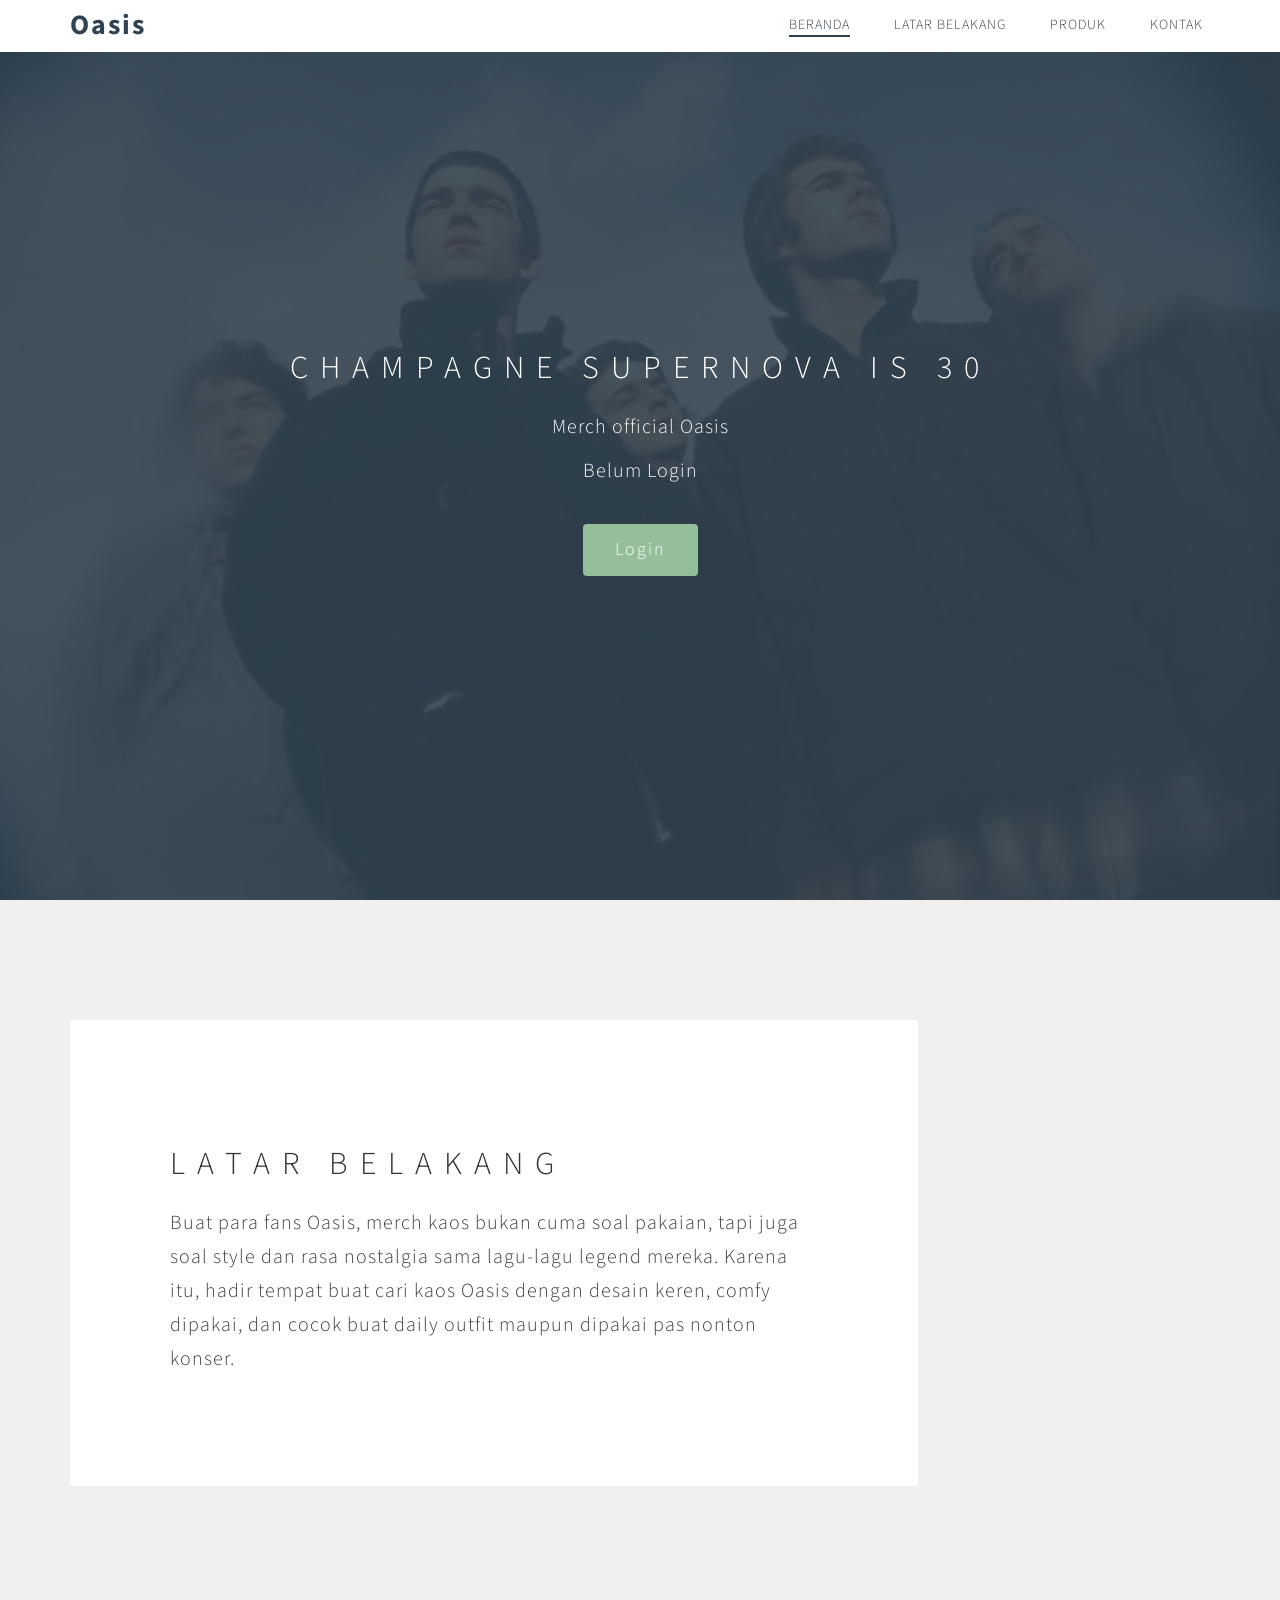
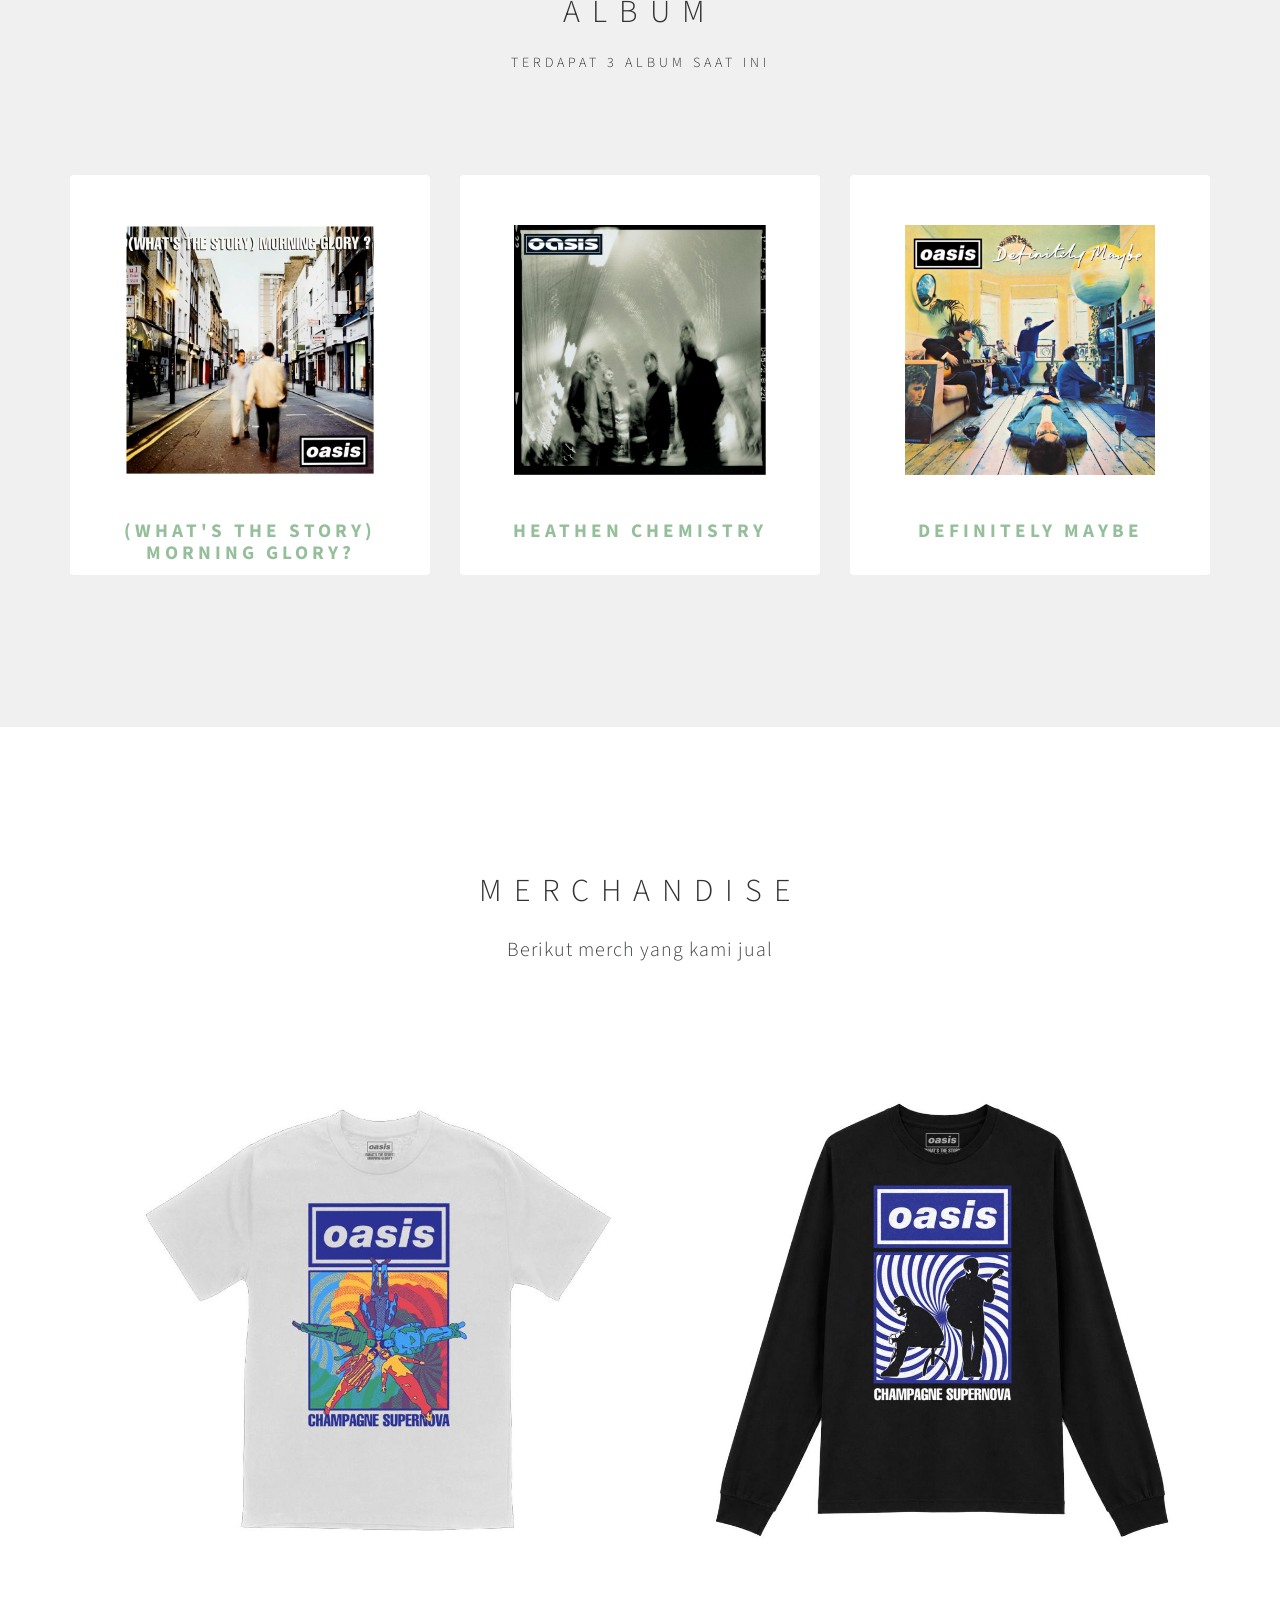
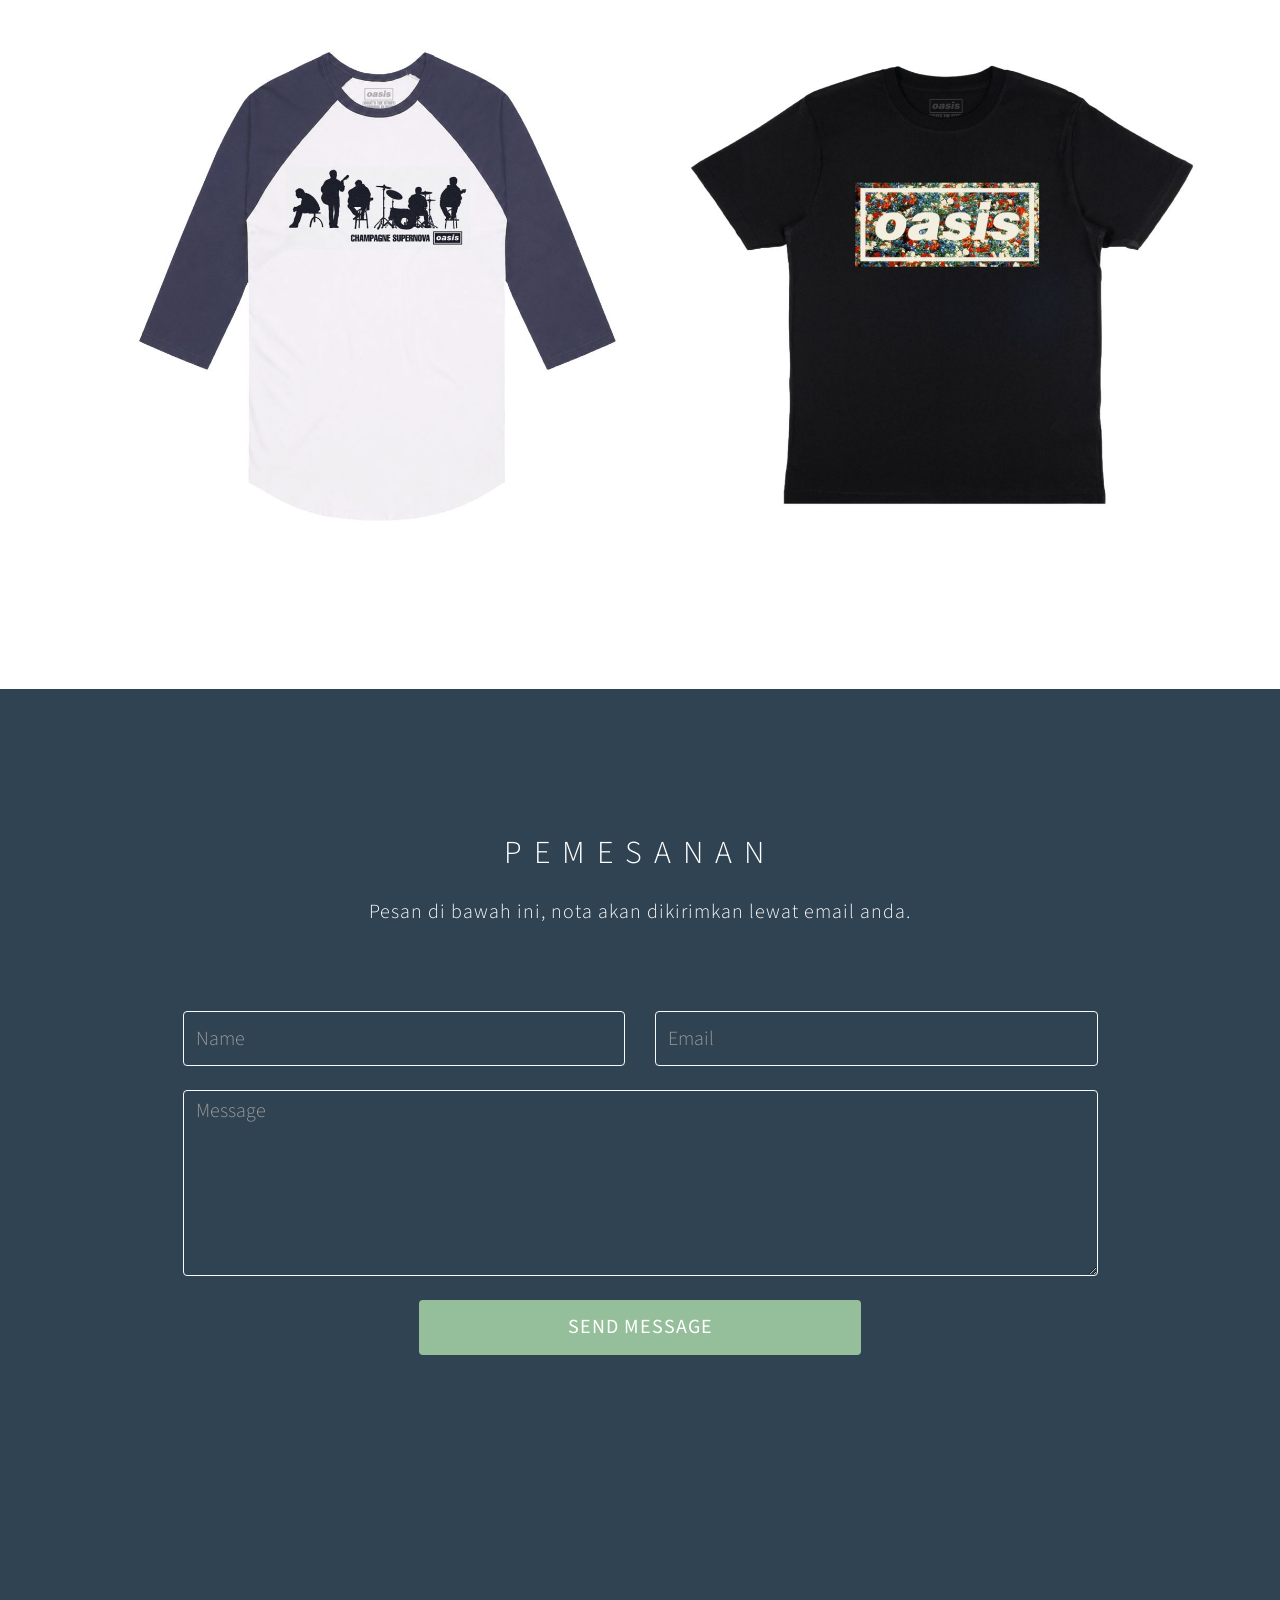
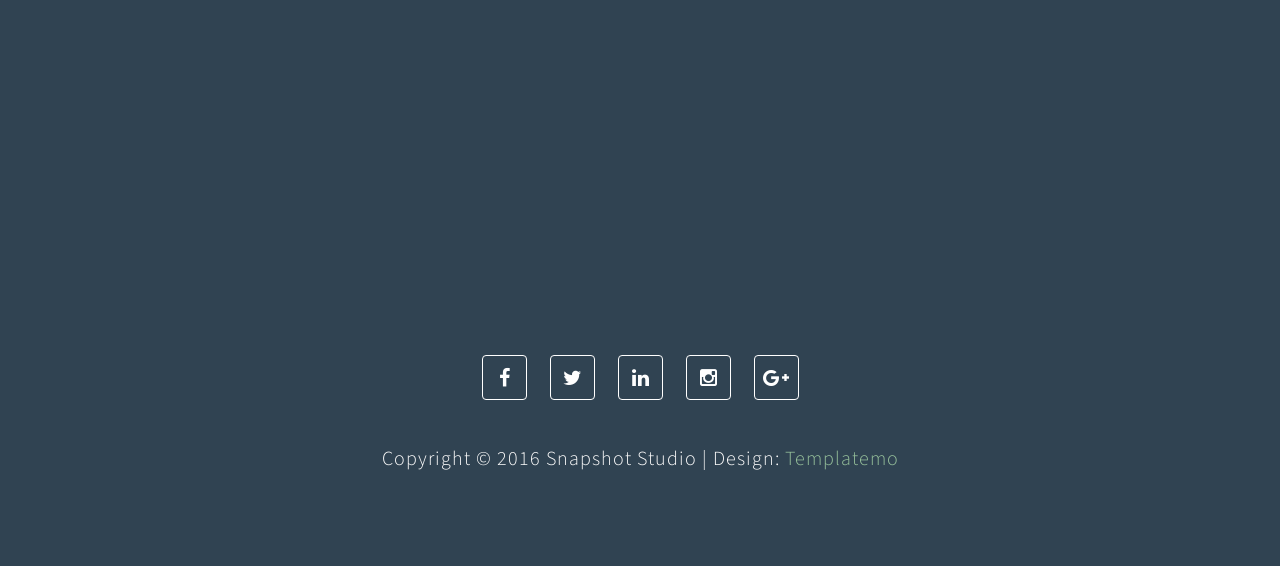
==== commit 6f43f7f7: "Create index.html" ====
--- a/index.html
+++ b/index.html
@@ -1,1791 +1,308 @@
-<!DOCTYPE html>
-<html lang="en">
-  <head>
-    <meta charset="UTF-8" />
-    <meta http-equiv="X-UA-Compatible" content="IE=edge" />
-    <meta name="viewport" content="width=device-width, initial-scale=1.0" />
-    <link rel="shortcut icon" href="assets/images/favicon.svg" type="image/x-icon" />
-    <title>PlainAdmin Demo | Bootstrap 5 Admin Template</title>
-
-    <!-- ========== All CSS files linkup ========= -->
-    <link rel="stylesheet" href="assets/css/bootstrap.min.css" />
-    <link rel="stylesheet" href="assets/css/lineicons.css" rel="stylesheet" type="text/css" />
-    <link rel="stylesheet" href="assets/css/materialdesignicons.min.css" rel="stylesheet" type="text/css" />
-    <link rel="stylesheet" href="assets/css/fullcalendar.css" />
-    <link rel="stylesheet" href="assets/css/fullcalendar.css" />
-    <link rel="stylesheet" href="assets/css/main.css" />
-  </head>
-  <body>
-    <!-- ======== Preloader =========== -->
-    <div id="preloader">
-      <div class="spinner"></div>
-    </div>
-    <!-- ======== Preloader =========== -->
-
-    <!-- ======== sidebar-nav start =========== -->
-    <aside class="sidebar-nav-wrapper">
-      <div class="navbar-logo">
-        <a href="index.html">
-          <img src="assets/images/logo/logo.svg" alt="logo" />
-        </a>
-      </div>
-      <nav class="sidebar-nav">
-        <ul>
-          <li class="nav-item nav-item-has-children">
-            <a
-              href="#0"
-              data-bs-toggle="collapse"
-              data-bs-target="#ddmenu_1"
-              aria-controls="ddmenu_1"
-              aria-expanded="false"
-              aria-label="Toggle navigation"
-            >
-              <span class="icon">
-                <svg width="20" height="20" viewBox="0 0 20 20" fill="none" xmlns="http://www.w3.org/2000/svg">
-                  <path
-                    d="M8.74999 18.3333C12.2376 18.3333 15.1364 15.8128 15.7244 12.4941C15.8448 11.8143 15.2737 11.25 14.5833 11.25H9.99999C9.30966 11.25 8.74999 10.6903 8.74999 10V5.41666C8.74999 4.7263 8.18563 4.15512 7.50586 4.27556C4.18711 4.86357 1.66666 7.76243 1.66666 11.25C1.66666 15.162 4.83797 18.3333 8.74999 18.3333Z" />
-                  <path
-                    d="M17.0833 10C17.7737 10 18.3432 9.43708 18.2408 8.75433C17.7005 5.14918 14.8508 2.29947 11.2457 1.75912C10.5629 1.6568 10 2.2263 10 2.91665V9.16666C10 9.62691 10.3731 10 10.8333 10H17.0833Z" />
-                </svg>
-              </span>
-              <span class="text">Dashboard</span>
-            </a>
-            <ul id="ddmenu_1" class="collapse show dropdown-nav">
-              <li>
-                <a href="index.html" class="active"> eCommerce </a>
-              </li>
-            </ul>
-          </li>
-          <li class="nav-item nav-item-has-children">
-            <a
-              href="#0"
-              class="collapsed"
-              data-bs-toggle="collapse"
-              data-bs-target="#ddmenu_2"
-              aria-controls="ddmenu_2"
-              aria-expanded="false"
-              aria-label="Toggle navigation"
-            >
-              <span class="icon">
-                <svg width="20" height="20" viewBox="0 0 20 20" fill="none" xmlns="http://www.w3.org/2000/svg">
-                  <path
-                    d="M11.8097 1.66667C11.8315 1.66667 11.8533 1.6671 11.875 1.66796V4.16667C11.875 5.43232 12.901 6.45834 14.1667 6.45834H16.6654C16.6663 6.48007 16.6667 6.50186 16.6667 6.5237V16.6667C16.6667 17.5872 15.9205 18.3333 15 18.3333H5.00001C4.07954 18.3333 3.33334 17.5872 3.33334 16.6667V3.33334C3.33334 2.41286 4.07954 1.66667 5.00001 1.66667H11.8097ZM6.66668 7.70834C6.3215 7.70834 6.04168 7.98816 6.04168 8.33334C6.04168 8.67851 6.3215 8.95834 6.66668 8.95834H10C10.3452 8.95834 10.625 8.67851 10.625 8.33334C10.625 7.98816 10.3452 7.70834 10 7.70834H6.66668ZM6.04168 11.6667C6.04168 12.0118 6.3215 12.2917 6.66668 12.2917H13.3333C13.6785 12.2917 13.9583 12.0118 13.9583 11.6667C13.9583 11.3215 13.6785 11.0417 13.3333 11.0417H6.66668C6.3215 11.0417 6.04168 11.3215 6.04168 11.6667ZM6.66668 14.375C6.3215 14.375 6.04168 14.6548 6.04168 15C6.04168 15.3452 6.3215 15.625 6.66668 15.625H13.3333C13.6785 15.625 13.9583 15.3452 13.9583 15C13.9583 14.6548 13.6785 14.375 13.3333 14.375H6.66668Z" />
-                  <path
-                    d="M13.125 2.29167L16.0417 5.20834H14.1667C13.5913 5.20834 13.125 4.74197 13.125 4.16667V2.29167Z" />
-                </svg>
-              </span>
-              <span class="text">Pages</span>
-            </a>
-            <ul id="ddmenu_2" class="collapse dropdown-nav">
-              <li>
-                <a href="settings.html"> Settings </a>
-              </li>
-              <li>
-                <a href="blank-page.html"> Blank Page </a>
-              </li>
-            </ul>
-          </li>
-          <li class="nav-item">
-            <a href="invoice.html">
-              <span class="icon">
-                <svg width="20" height="20" viewBox="0 0 20 20" fill="none" xmlns="http://www.w3.org/2000/svg">
-                  <path
-                    d="M3.33334 3.35442C3.33334 2.4223 4.07954 1.66666 5.00001 1.66666H15C15.9205 1.66666 16.6667 2.4223 16.6667 3.35442V16.8565C16.6667 17.5519 15.8827 17.9489 15.3333 17.5317L13.8333 16.3924C13.537 16.1673 13.1297 16.1673 12.8333 16.3924L10.5 18.1646C10.2037 18.3896 9.79634 18.3896 9.50001 18.1646L7.16668 16.3924C6.87038 16.1673 6.46298 16.1673 6.16668 16.3924L4.66668 17.5317C4.11731 17.9489 3.33334 17.5519 3.33334 16.8565V3.35442ZM4.79168 5.04218C4.79168 5.39173 5.0715 5.6751 5.41668 5.6751H10C10.3452 5.6751 10.625 5.39173 10.625 5.04218C10.625 4.69264 10.3452 4.40927 10 4.40927H5.41668C5.0715 4.40927 4.79168 4.69264 4.79168 5.04218ZM5.41668 7.7848C5.0715 7.7848 4.79168 8.06817 4.79168 8.41774C4.79168 8.76724 5.0715 9.05066 5.41668 9.05066H10C10.3452 9.05066 10.625 8.76724 10.625 8.41774C10.625 8.06817 10.3452 7.7848 10 7.7848H5.41668ZM4.79168 11.7932C4.79168 12.1428 5.0715 12.4262 5.41668 12.4262H10C10.3452 12.4262 10.625 12.1428 10.625 11.7932C10.625 11.4437 10.3452 11.1603 10 11.1603H5.41668C5.0715 11.1603 4.79168 11.4437 4.79168 11.7932ZM13.3333 4.40927C12.9882 4.40927 12.7083 4.69264 12.7083 5.04218C12.7083 5.39173 12.9882 5.6751 13.3333 5.6751H14.5833C14.9285 5.6751 15.2083 5.39173 15.2083 5.04218C15.2083 4.69264 14.9285 4.40927 14.5833 4.40927H13.3333ZM12.7083 8.41774C12.7083 8.76724 12.9882 9.05066 13.3333 9.05066H14.5833C14.9285 9.05066 15.2083 8.76724 15.2083 8.41774C15.2083 8.06817 14.9285 7.7848 14.5833 7.7848H13.3333C12.9882 7.7848 12.7083 8.06817 12.7083 8.41774ZM13.3333 11.1603C12.9882 11.1603 12.7083 11.4437 12.7083 11.7932C12.7083 12.1428 12.9882 12.4262 13.3333 12.4262H14.5833C14.9285 12.4262 15.2083 12.1428 15.2083 11.7932C15.2083 11.4437 14.9285 11.1603 14.5833 11.1603H13.3333Z" />
-                </svg>
-              </span>
-              <span class="text">Invoice</span>
-            </a>
-          </li>
-          <li class="nav-item nav-item-has-children">
-            <a
-              href="#0"
-              class="collapsed"
-              data-bs-toggle="collapse"
-              data-bs-target="#ddmenu_3"
-              aria-controls="ddmenu_3"
-              aria-expanded="false"
-              aria-label="Toggle navigation"
-            >
-              <span class="icon">
-                <svg width="20" height="20" viewBox="0 0 20 20" fill="none" xmlns="http://www.w3.org/2000/svg">
-                  <path
-                    d="M14.9211 10.1294C15.1652 9.88534 15.1652 9.48967 14.9211 9.24559L10.7544 5.0789C10.5103 4.83482 10.1147 4.83482 9.87057 5.0789C9.62649 5.32297 9.62649 5.71871 9.87057 5.96278L12.9702 9.06251H1.97916C1.63398 9.06251 1.35416 9.34234 1.35416 9.68751C1.35416 10.0327 1.63398 10.3125 1.97916 10.3125H12.9702L9.87057 13.4123C9.62649 13.6563 9.62649 14.052 9.87057 14.2961C10.1147 14.5402 10.5103 14.5402 10.7544 14.2961L14.9211 10.1294Z" />
-                  <path
-                    d="M11.6383 15.18L15.805 11.0133C16.5373 10.2811 16.5373 9.09391 15.805 8.36166L11.6383 4.195C11.2722 3.82888 10.7923 3.64582 10.3125 3.64582V3.02082C10.3125 2.10035 11.0587 1.35416 11.9792 1.35416H16.9792C17.8997 1.35416 18.6458 2.10035 18.6458 3.02082V16.3542C18.6458 17.2747 17.8997 18.0208 16.9792 18.0208H11.9792C11.0587 18.0208 10.3125 17.2747 10.3125 16.3542V15.7292C10.7923 15.7292 11.2722 15.5461 11.6383 15.18Z" />
-                </svg>
-              </span>
-              <span class="text">Auth</span>
-            </a>
-            <ul id="ddmenu_3" class="collapse dropdown-nav">
-              <li>
-                <a href="signin.html"> Sign In </a>
-              </li>
-              <li>
-                <a href="signup.html"> Sign Up </a>
-              </li>
-            </ul>
-          </li>
-          <span class="divider"><hr /></span>
-          <li class="nav-item nav-item-has-children">
-            <a
-              href="#0"
-              class="collapsed"
-              data-bs-toggle="collapse"
-              data-bs-target="#ddmenu_4"
-              aria-controls="ddmenu_4"
-              aria-expanded="false"
-              aria-label="Toggle navigation"
-            >
-              <span class="icon">
-                <svg width="20" height="20" viewBox="0 0 20 20" fill="none" xmlns="http://www.w3.org/2000/svg">
-                  <path
-                    d="M1.66666 5.41669C1.66666 3.34562 3.34559 1.66669 5.41666 1.66669C7.48772 1.66669 9.16666 3.34562 9.16666 5.41669C9.16666 7.48775 7.48772 9.16669 5.41666 9.16669C3.34559 9.16669 1.66666 7.48775 1.66666 5.41669Z" />
-                  <path
-                    d="M1.66666 14.5834C1.66666 12.5123 3.34559 10.8334 5.41666 10.8334C7.48772 10.8334 9.16666 12.5123 9.16666 14.5834C9.16666 16.6545 7.48772 18.3334 5.41666 18.3334C3.34559 18.3334 1.66666 16.6545 1.66666 14.5834Z" />
-                  <path
-                    d="M10.8333 5.41669C10.8333 3.34562 12.5123 1.66669 14.5833 1.66669C16.6544 1.66669 18.3333 3.34562 18.3333 5.41669C18.3333 7.48775 16.6544 9.16669 14.5833 9.16669C12.5123 9.16669 10.8333 7.48775 10.8333 5.41669Z" />
-                  <path
-                    d="M10.8333 14.5834C10.8333 12.5123 12.5123 10.8334 14.5833 10.8334C16.6544 10.8334 18.3333 12.5123 18.3333 14.5834C18.3333 16.6545 16.6544 18.3334 14.5833 18.3334C12.5123 18.3334 10.8333 16.6545 10.8333 14.5834Z" />
-                </svg>
-              </span>
-              <span class="text">UI Elements </span>
-            </a>
-            <ul id="ddmenu_4" class="collapse dropdown-nav">
-              <li>
-                <a href="alerts.html"> Alerts </a>
-              </li>
-              <li>
-                <a href="buttons.html"> Buttons </a>
-              </li>
-              <li>
-                <a href="cards.html"> Cards </a>
-              </li>
-              <li>
-                <a href="typography.html"> Typography </a>
-              </li>
-            </ul>
-          </li>
-          <li class="nav-item nav-item-has-children">
-            <a
-              href="#0"
-              class="collapsed"
-              data-bs-toggle="collapse"
-              data-bs-target="#ddmenu_55"
-              aria-controls="ddmenu_55"
-              aria-expanded="false"
-              aria-label="Toggle navigation"
-            >
-              <span class="icon">
-                <svg width="20" height="20" viewBox="0 0 20 20" fill="none" xmlns="http://www.w3.org/2000/svg">
-                  <path
-                    d="M5.48663 1.1466C5.77383 0.955131 6.16188 1.03274 6.35335 1.31994L6.87852 2.10769C7.20508 2.59755 7.20508 3.23571 6.87852 3.72556L6.35335 4.51331C6.16188 4.80052 5.77383 4.87813 5.48663 4.68666C5.19943 4.49519 5.12182 4.10715 5.31328 3.81994L5.83845 3.03219C5.88511 2.96221 5.88511 2.87105 5.83845 2.80106L5.31328 2.01331C5.12182 1.72611 5.19943 1.33806 5.48663 1.1466Z" />
-                  <path
-                    d="M2.49999 5.83331C2.03976 5.83331 1.66666 6.2064 1.66666 6.66665V10.8333C1.66666 13.5948 3.90523 15.8333 6.66666 15.8333H9.99999C12.1856 15.8333 14.0436 14.431 14.7235 12.4772C14.8134 12.4922 14.9058 12.5 15 12.5H16.6667C17.5872 12.5 18.3333 11.7538 18.3333 10.8333V8.33331C18.3333 7.41284 17.5872 6.66665 16.6667 6.66665H15C15 6.2064 14.6269 5.83331 14.1667 5.83331H2.49999ZM14.9829 11.2496C14.9942 11.1123 15 10.9735 15 10.8333V7.91665H16.6667C16.8967 7.91665 17.0833 8.10319 17.0833 8.33331V10.8333C17.0833 11.0634 16.8967 11.25 16.6667 11.25H15L14.9898 11.2498L14.9829 11.2496Z" />
-                  <path
-                    d="M8.85332 1.31994C8.6619 1.03274 8.27383 0.955131 7.98663 1.1466C7.69943 1.33806 7.62182 1.72611 7.81328 2.01331L8.33848 2.80106C8.38507 2.87105 8.38507 2.96221 8.33848 3.03219L7.81328 3.81994C7.62182 4.10715 7.69943 4.49519 7.98663 4.68666C8.27383 4.87813 8.6619 4.80052 8.85332 4.51331L9.37848 3.72556C9.70507 3.23571 9.70507 2.59755 9.37848 2.10769L8.85332 1.31994Z" />
-                  <path
-                    d="M10.4867 1.1466C10.7738 0.955131 11.1619 1.03274 11.3533 1.31994L11.8785 2.10769C12.2051 2.59755 12.2051 3.23571 11.8785 3.72556L11.3533 4.51331C11.1619 4.80052 10.7738 4.87813 10.4867 4.68666C10.1994 4.49519 10.1218 4.10715 10.3133 3.81994L10.8385 3.03219C10.8851 2.96221 10.8851 2.87105 10.8385 2.80106L10.3133 2.01331C10.1218 1.72611 10.1994 1.33806 10.4867 1.1466Z" />
-                  <path
-                    d="M2.49999 16.6667C2.03976 16.6667 1.66666 17.0398 1.66666 17.5C1.66666 17.9602 2.03976 18.3334 2.49999 18.3334H14.1667C14.6269 18.3334 15 17.9602 15 17.5C15 17.0398 14.6269 16.6667 14.1667 16.6667H2.49999Z" />
-                </svg>
-              </span>
-              <span class="text">Icons</span>
-            </a>
-            <ul id="ddmenu_55" class="collapse dropdown-nav">
-              <li>
-                <a href="icons.html"> LineIcons </a>
-              </li>
-              <li>
-                <a href="mdi-icons.html"> MDI Icons </a>
-              </li>
-            </ul>
-          </li>
-          <li class="nav-item nav-item-has-children">
-            <a
-              href="#0"
-              class="collapsed"
-              data-bs-toggle="collapse"
-              data-bs-target="#ddmenu_5"
-              aria-controls="ddmenu_5"
-              aria-expanded="false"
-              aria-label="Toggle navigation"
-            >
-              <span class="icon">
-                <svg width="20" height="20" viewBox="0 0 20 20" fill="none" xmlns="http://www.w3.org/2000/svg">
-                  <path
-                    d="M4.16666 3.33335C4.16666 2.41288 4.91285 1.66669 5.83332 1.66669H14.1667C15.0872 1.66669 15.8333 2.41288 15.8333 3.33335V16.6667C15.8333 17.5872 15.0872 18.3334 14.1667 18.3334H5.83332C4.91285 18.3334 4.16666 17.5872 4.16666 16.6667V3.33335ZM6.04166 5.00002C6.04166 5.3452 6.32148 5.62502 6.66666 5.62502H13.3333C13.6785 5.62502 13.9583 5.3452 13.9583 5.00002C13.9583 4.65485 13.6785 4.37502 13.3333 4.37502H6.66666C6.32148 4.37502 6.04166 4.65485 6.04166 5.00002ZM6.66666 6.87502C6.32148 6.87502 6.04166 7.15485 6.04166 7.50002C6.04166 7.8452 6.32148 8.12502 6.66666 8.12502H13.3333C13.6785 8.12502 13.9583 7.8452 13.9583 7.50002C13.9583 7.15485 13.6785 6.87502 13.3333 6.87502H6.66666ZM6.04166 10C6.04166 10.3452 6.32148 10.625 6.66666 10.625H9.99999C10.3452 10.625 10.625 10.3452 10.625 10C10.625 9.65485 10.3452 9.37502 9.99999 9.37502H6.66666C6.32148 9.37502 6.04166 9.65485 6.04166 10ZM9.99999 16.6667C10.9205 16.6667 11.6667 15.9205 11.6667 15C11.6667 14.0795 10.9205 13.3334 9.99999 13.3334C9.07949 13.3334 8.33332 14.0795 8.33332 15C8.33332 15.9205 9.07949 16.6667 9.99999 16.6667Z" />
-                </svg>
-              </span>
-              <span class="text"> Forms </span>
-            </a>
-            <ul id="ddmenu_5" class="collapse dropdown-nav">
-              <li>
-                <a href="form-elements.html"> From Elements </a>
-              </li>
-            </ul>
-          </li>
-          <li class="nav-item">
-            <a href="tables.html">
-              <span class="icon">
-                <svg width="20" height="20" viewBox="0 0 20 20" fill="none" xmlns="http://www.w3.org/2000/svg">
-                  <path
-                    d="M1.66666 4.16667C1.66666 3.24619 2.41285 2.5 3.33332 2.5H16.6667C17.5872 2.5 18.3333 3.24619 18.3333 4.16667V9.16667C18.3333 10.0872 17.5872 10.8333 16.6667 10.8333H3.33332C2.41285 10.8333 1.66666 10.0872 1.66666 9.16667V4.16667Z" />
-                  <path
-                    d="M1.875 13.75C1.875 13.4048 2.15483 13.125 2.5 13.125H17.5C17.8452 13.125 18.125 13.4048 18.125 13.75C18.125 14.0952 17.8452 14.375 17.5 14.375H2.5C2.15483 14.375 1.875 14.0952 1.875 13.75Z" />
-                  <path
-                    d="M2.5 16.875C2.15483 16.875 1.875 17.1548 1.875 17.5C1.875 17.8452 2.15483 18.125 2.5 18.125H17.5C17.8452 18.125 18.125 17.8452 18.125 17.5C18.125 17.1548 17.8452 16.875 17.5 16.875H2.5Z" />
-                </svg>
-              </span>
-              <span class="text">Tables</span>
-            </a>
-          </li>
-          <span class="divider"><hr /></span>
-
-          <li class="nav-item">
-            <a href="notification.html">
-              <span class="icon">
-                <svg width="20" height="20" viewBox="0 0 20 20" fill="none" xmlns="http://www.w3.org/2000/svg">
-                  <path
-                    d="M10.8333 2.50008C10.8333 2.03984 10.4602 1.66675 9.99999 1.66675C9.53975 1.66675 9.16666 2.03984 9.16666 2.50008C9.16666 2.96032 9.53975 3.33341 9.99999 3.33341C10.4602 3.33341 10.8333 2.96032 10.8333 2.50008Z" />
-                  <path
-                    d="M17.5 5.41673C17.5 7.02756 16.1942 8.33339 14.5833 8.33339C12.9725 8.33339 11.6667 7.02756 11.6667 5.41673C11.6667 3.80589 12.9725 2.50006 14.5833 2.50006C16.1942 2.50006 17.5 3.80589 17.5 5.41673Z" />
-                  <path
-                    d="M11.4272 2.69637C10.9734 2.56848 10.4947 2.50006 10 2.50006C7.10054 2.50006 4.75003 4.85057 4.75003 7.75006V9.20873C4.75003 9.72814 4.62082 10.2393 4.37404 10.6963L3.36705 12.5611C2.89938 13.4272 3.26806 14.5081 4.16749 14.9078C7.88074 16.5581 12.1193 16.5581 15.8326 14.9078C16.732 14.5081 17.1007 13.4272 16.633 12.5611L15.626 10.6963C15.43 10.3333 15.3081 9.93606 15.2663 9.52773C15.0441 9.56431 14.8159 9.58339 14.5833 9.58339C12.2822 9.58339 10.4167 7.71791 10.4167 5.41673C10.4167 4.37705 10.7975 3.42631 11.4272 2.69637Z" />
-                  <path
-                    d="M7.48901 17.1925C8.10004 17.8918 8.99841 18.3335 10 18.3335C11.0016 18.3335 11.9 17.8918 12.511 17.1925C10.8482 17.4634 9.15183 17.4634 7.48901 17.1925Z" />
-                </svg>
-              </span>
-              <span class="text">Notifications</span>
-            </a>
-          </li>
-        </ul>
-      </nav>
-      <div class="promo-box">
-        <div class="promo-icon">
-          <img class="mx-auto" src="./assets/images/logo/logo-icon-big.svg" alt="Logo">
-        </div>
-        <h3>Upgrade to PRO</h3>
-        <p>Improve your development process and start doing more with PlainAdmin PRO!</p>
-        <a href="https://plainadmin.com/pro" target="_blank" rel="nofollow" class="main-btn primary-btn btn-hover">
-          Upgrade to PRO
-        </a>
-      </div>
-    </aside>
-    <div class="overlay"></div>
-    <!-- ======== sidebar-nav end =========== -->
-
-    <!-- ======== main-wrapper start =========== -->
-    <main class="main-wrapper">
-      <!-- ========== header start ========== -->
-      <header class="header">
-        <div class="container-fluid">
-          <div class="row">
-            <div class="col-lg-5 col-md-5 col-6">
-              <div class="header-left d-flex align-items-center">
-                <div class="menu-toggle-btn mr-15">
-                  <button id="menu-toggle" class="main-btn primary-btn btn-hover">
-                    <i class="lni lni-chevron-left me-2"></i> Menu
-                  </button>
-                </div>
-                <div class="header-search d-none d-md-flex">
-                  <form action="#">
-                    <input type="text" placeholder="Search..." />
-                    <button><i class="lni lni-search-alt"></i></button>
-                  </form>
-                </div>
-              </div>
-            </div>
-            <div class="col-lg-7 col-md-7 col-6">
-              <div class="header-right">
-                <!-- notification start -->
-                <div class="notification-box ml-15 d-none d-md-flex">
-                  <button class="dropdown-toggle" type="button" id="notification" data-bs-toggle="dropdown"
-                    aria-expanded="false">
-                    <svg width="22" height="22" viewBox="0 0 22 22" fill="none" xmlns="http://www.w3.org/2000/svg">
-                      <path
-                        d="M11 20.1667C9.88317 20.1667 8.88718 19.63 8.23901 18.7917H13.761C13.113 19.63 12.1169 20.1667 11 20.1667Z"
-                        fill="" />
-                      <path
-                        d="M10.1157 2.74999C10.1157 2.24374 10.5117 1.83333 11 1.83333C11.4883 1.83333 11.8842 2.24374 11.8842 2.74999V2.82604C14.3932 3.26245 16.3051 5.52474 16.3051 8.24999V14.287C16.3051 14.5301 16.3982 14.7633 16.564 14.9352L18.2029 16.6342C18.4814 16.9229 18.2842 17.4167 17.8903 17.4167H4.10961C3.71574 17.4167 3.5185 16.9229 3.797 16.6342L5.43589 14.9352C5.6017 14.7633 5.69485 14.5301 5.69485 14.287V8.24999C5.69485 5.52474 7.60672 3.26245 10.1157 2.82604V2.74999Z"
-                        fill="" />
-                    </svg>
-                    <span></span>
-                  </button>
-                  <ul class="dropdown-menu dropdown-menu-end" aria-labelledby="notification">
-                    <li>
-                      <a href="#0">
-                        <div class="image">
-                          <img src="assets/images/lead/lead-6.png" alt="" />
-                        </div>
-                        <div class="content">
-                          <h6>
-                            John Doe
-                            <span class="text-regular">
-                              comment on a product.
-                            </span>
-                          </h6>
-                          <p>
-                            Lorem ipsum dolor sit amet, consect etur adipiscing
-                            elit Vivamus tortor.
-                          </p>
-                          <span>10 mins ago</span>
-                        </div>
-                      </a>
-                    </li>
-                    <li>
-                      <a href="#0">
-                        <div class="image">
-                          <img src="assets/images/lead/lead-1.png" alt="" />
-                        </div>
-                        <div class="content">
-                          <h6>
-                            Jonathon
-                            <span class="text-regular">
-                              like on a product.
-                            </span>
-                          </h6>
-                          <p>
-                            Lorem ipsum dolor sit amet, consect etur adipiscing
-                            elit Vivamus tortor.
-                          </p>
-                          <span>10 mins ago</span>
-                        </div>
-                      </a>
-                    </li>
-                  </ul>
-                </div>
-                <!-- notification end -->
-                <!-- message start -->
-                <div class="header-message-box ml-15 d-none d-md-flex">
-                  <button class="dropdown-toggle" type="button" id="message" data-bs-toggle="dropdown"
-                    aria-expanded="false">
-                    <svg width="22" height="22" viewBox="0 0 22 22" fill="none" xmlns="http://www.w3.org/2000/svg">
-                      <path
-                        d="M7.74866 5.97421C7.91444 5.96367 8.08162 5.95833 8.25005 5.95833C12.5532 5.95833 16.0417 9.4468 16.0417 13.75C16.0417 13.9184 16.0364 14.0856 16.0259 14.2514C16.3246 14.138 16.6127 14.003 16.8883 13.8482L19.2306 14.629C19.7858 14.8141 20.3141 14.2858 20.129 13.7306L19.3482 11.3882C19.8694 10.4604 20.1667 9.38996 20.1667 8.25C20.1667 4.70617 17.2939 1.83333 13.75 1.83333C11.0077 1.83333 8.66702 3.55376 7.74866 5.97421Z"
-                        fill="" />
-                      <path
-                        d="M14.6667 13.75C14.6667 17.2938 11.7939 20.1667 8.25004 20.1667C7.11011 20.1667 6.03962 19.8694 5.11182 19.3482L2.76946 20.129C2.21421 20.3141 1.68597 19.7858 1.87105 19.2306L2.65184 16.8882C2.13062 15.9604 1.83338 14.89 1.83338 13.75C1.83338 10.2062 4.70622 7.33333 8.25004 7.33333C11.7939 7.33333 14.6667 10.2062 14.6667 13.75ZM5.95838 13.75C5.95838 13.2437 5.54797 12.8333 5.04171 12.8333C4.53545 12.8333 4.12504 13.2437 4.12504 13.75C4.12504 14.2563 4.53545 14.6667 5.04171 14.6667C5.54797 14.6667 5.95838 14.2563 5.95838 13.75ZM9.16671 13.75C9.16671 13.2437 8.7563 12.8333 8.25004 12.8333C7.74379 12.8333 7.33338 13.2437 7.33338 13.75C7.33338 14.2563 7.74379 14.6667 8.25004 14.6667C8.7563 14.6667 9.16671 14.2563 9.16671 13.75ZM11.4584 14.6667C11.9647 14.6667 12.375 14.2563 12.375 13.75C12.375 13.2437 11.9647 12.8333 11.4584 12.8333C10.9521 12.8333 10.5417 13.2437 10.5417 13.75C10.5417 14.2563 10.9521 14.6667 11.4584 14.6667Z"
-                        fill="" />
-                    </svg>
-                    <span></span>
-                  </button>
-                  <ul class="dropdown-menu dropdown-menu-end" aria-labelledby="message">
-                    <li>
-                      <a href="#0">
-                        <div class="image">
-                          <img src="assets/images/lead/lead-5.png" alt="" />
-                        </div>
-                        <div class="content">
-                          <h6>Jacob Jones</h6>
-                          <p>Hey!I can across your profile and ...</p>
-                          <span>10 mins ago</span>
-                        </div>
-                      </a>
-                    </li>
-                    <li>
-                      <a href="#0">
-                        <div class="image">
-                          <img src="assets/images/lead/lead-3.png" alt="" />
-                        </div>
-                        <div class="content">
-                          <h6>John Doe</h6>
-                          <p>Would you mind please checking out</p>
-                          <span>12 mins ago</span>
-                        </div>
-                      </a>
-                    </li>
-                    <li>
-                      <a href="#0">
-                        <div class="image">
-                          <img src="assets/images/lead/lead-2.png" alt="" />
-                        </div>
-                        <div class="content">
-                          <h6>Anee Lee</h6>
-                          <p>Hey! are you available for freelance?</p>
-                          <span>1h ago</span>
-                        </div>
-                      </a>
-                    </li>
-                  </ul>
-                </div>
-                <!-- message end -->
-                <!-- profile start -->
-                <div class="profile-box ml-15">
-                  <button class="dropdown-toggle bg-transparent border-0" type="button" id="profile"
-                    data-bs-toggle="dropdown" aria-expanded="false">
-                    <div class="profile-info">
-                      <div class="info">
-                        <div class="image">
-                          <img src="assets/images/profile/profile-image.png" alt="" />
-                        </div>
-                        <div>
-                          <h6 class="fw-500">Adam Joe</h6>
-                          <p>Admin</p>
-                        </div>
-                      </div>
-                    </div>
-                  </button>
-                  <ul class="dropdown-menu dropdown-menu-end" aria-labelledby="profile">
-                    <li>
-                      <div class="author-info flex items-center !p-1">
-                        <div class="image">
-                          <img src="assets/images/profile/profile-image.png" alt="image">
-                        </div>
-                        <div class="content">
-                          <h4 class="text-sm">Adam Joe</h4>
-                          <a class="text-black/40 dark:text-white/40 hover:text-black dark:hover:text-white text-xs" href="#">Email@gmail.com</a>
-                        </div>
-                      </div>
-                    </li>
-                    <li class="divider"></li>
-                    <li>
-                      <a href="#0">
-                        <i class="lni lni-user"></i> View Profile
-                      </a>
-                    </li>
-                    <li>
-                      <a href="#0">
-                        <i class="lni lni-alarm"></i> Notifications
-                      </a>
-                    </li>
-                    <li>
-                      <a href="#0"> <i class="lni lni-inbox"></i> Messages </a>
-                    </li>
-                    <li>
-                      <a href="#0"> <i class="lni lni-cog"></i> Settings </a>
-                    </li>
-                    <li class="divider"></li>
-                    <li>
-                      <a href="#0"> <i class="lni lni-exit"></i> Sign Out </a>
-                    </li>
-                  </ul>
-                </div>
-                <!-- profile end -->
-              </div>
-            </div>
-          </div>
-        </div>
-      </header>
-      <!-- ========== header end ========== -->
-
-      <!-- ========== section start ========== -->
-      <section class="section">
-        <div class="container-fluid">
-          <!-- ========== title-wrapper start ========== -->
-          <div class="title-wrapper pt-30">
-            <div class="row align-items-center">
-              <div class="col-md-6">
-                <div class="title">
-                  <h2>eCommerce Dashboard</h2>
-                </div>
-              </div>
-              <!-- end col -->
-              <div class="col-md-6">
-                <div class="breadcrumb-wrapper">
-                  <nav aria-label="breadcrumb">
-                    <ol class="breadcrumb">
-                      <li class="breadcrumb-item">
-                        <a href="#0">Dashboard</a>
-                      </li>
-                      <li class="breadcrumb-item active" aria-current="page">
-                        eCommerce
-                      </li>
-                    </ol>
-                  </nav>
-                </div>
-              </div>
-              <!-- end col -->
-            </div>
-            <!-- end row -->
-          </div>
-          <!-- ========== title-wrapper end ========== -->
-          <div class="row">
-            <div class="col-xl-3 col-lg-4 col-sm-6">
-              <div class="icon-card mb-30">
-                <div class="icon purple">
-                  <i class="lni lni-cart-full"></i>
-                </div>
-                <div class="content">
-                  <h6 class="mb-10">New Orders</h6>
-                  <h3 class="text-bold mb-10">34567</h3>
-                  <p class="text-sm text-success">
-                    <i class="lni lni-arrow-up"></i> +2.00%
-                    <span class="text-gray">(30 days)</span>
-                  </p>
-                </div>
-              </div>
-              <!-- End Icon Cart -->
-            </div>
-            <!-- End Col -->
-            <div class="col-xl-3 col-lg-4 col-sm-6">
-              <div class="icon-card mb-30">
-                <div class="icon success">
-                  <i class="lni lni-dollar"></i>
-                </div>
-                <div class="content">
-                  <h6 class="mb-10">Total Income</h6>
-                  <h3 class="text-bold mb-10">$74,567</h3>
-                  <p class="text-sm text-success">
-                    <i class="lni lni-arrow-up"></i> +5.45%
-                    <span class="text-gray">Increased</span>
-                  </p>
-                </div>
-              </div>
-              <!-- End Icon Cart -->
-            </div>
-            <!-- End Col -->
-            <div class="col-xl-3 col-lg-4 col-sm-6">
-              <div class="icon-card mb-30">
-                <div class="icon primary">
-                  <i class="lni lni-credit-cards"></i>
-                </div>
-                <div class="content">
-                  <h6 class="mb-10">Total Expense</h6>
-                  <h3 class="text-bold mb-10">$24,567</h3>
-                  <p class="text-sm text-danger">
-                    <i class="lni lni-arrow-down"></i> -2.00%
-                    <span class="text-gray">Expense</span>
-                  </p>
-                </div>
-              </div>
-              <!-- End Icon Cart -->
-            </div>
-            <!-- End Col -->
-            <div class="col-xl-3 col-lg-4 col-sm-6">
-              <div class="icon-card mb-30">
-                <div class="icon orange">
-                  <i class="lni lni-user"></i>
-                </div>
-                <div class="content">
-                  <h6 class="mb-10">New User</h6>
-                  <h3 class="text-bold mb-10">34567</h3>
-                  <p class="text-sm text-danger">
-                    <i class="lni lni-arrow-down"></i> -25.00%
-                    <span class="text-gray"> Earning</span>
-                  </p>
-                </div>
-              </div>
-              <!-- End Icon Cart -->
-            </div>
-            <!-- End Col -->
-          </div>
-          <!-- End Row -->
-          <div class="row">
-            <div class="col-lg-7">
-              <div class="card-style mb-30">
-                <div class="title d-flex flex-wrap justify-content-between">
-                  <div class="left">
-                    <h6 class="text-medium mb-10">Yearly Stats</h6>
-                    <h3 class="text-bold">$245,479</h3>
-                  </div>
-                  <div class="right">
-                    <div class="select-style-1">
-                      <div class="select-position select-sm">
-                        <select class="light-bg">
-                          <option value="">Yearly</option>
-                          <option value="">Monthly</option>
-                          <option value="">Weekly</option>
-                        </select>
-                      </div>
-                    </div>
-                    <!-- end select -->
-                  </div>
-                </div>
-                <!-- End Title -->
-                <div class="chart">
-                  <canvas id="Chart1" style="width: 100%; height: 400px; margin-left: -35px;"></canvas>
-                </div>
-                <!-- End Chart -->
-              </div>
-            </div>
-            <!-- End Col -->
-            <div class="col-lg-5">
-              <div class="card-style mb-30">
-                <div class="title d-flex flex-wrap align-items-center justify-content-between">
-                  <div class="left">
-                    <h6 class="text-medium mb-30">Sales/Revenue</h6>
-                  </div>
-                  <div class="right">
-                    <div class="select-style-1">
-                      <div class="select-position select-sm">
-                        <select class="light-bg">
-                          <option value="">Yearly</option>
-                          <option value="">Monthly</option>
-                          <option value="">Weekly</option>
-                        </select>
-                      </div>
-                    </div>
-                    <!-- end select -->
-                  </div>
-                </div>
-                <!-- End Title -->
-                <div class="chart">
-                  <canvas id="Chart2" style="width: 100%; height: 400px; margin-left: -45px;"></canvas>
-                </div>
-                <!-- End Chart -->
-              </div>
-            </div>
-            <!-- End Col -->
-          </div>
-          <!-- End Row -->
-          <div class="row">
-            <div class="col-lg-5">
-              <div class="card-style mb-30">
-                <div class="title d-flex justify-content-between align-items-center">
-                  <div class="left">
-                    <h6 class="text-medium mb-30">Sells by State</h6>
-                  </div>
-                </div>
-                <!-- End Title -->
-                <div id="map" style="width: 100%; height: 400px; overflow: hidden;"></div>
-                <p>Last updated: 7 days ago</p>
-              </div>
-            </div>
-            <!-- End Col -->
-            <div class="col-lg-7">
-              <div class="card-style mb-30">
-                <div class="title d-flex flex-wrap justify-content-between align-items-center">
-                  <div class="left">
-                    <h6 class="text-medium mb-30">Top Selling Products</h6>
-                  </div>
-                  <div class="right">
-                    <div class="select-style-1">
-                      <div class="select-position select-sm">
-                        <select class="light-bg">
-                          <option value="">Yearly</option>
-                          <option value="">Monthly</option>
-                          <option value="">Weekly</option>
-                        </select>
-                      </div>
-                    </div>
-                    <!-- end select -->
-                  </div>
-                </div>
-                <!-- End Title -->
-                <div class="table-responsive">
-                  <table class="table top-selling-table">
-                    <thead>
-                      <tr>
-                        <th></th>
-                        <th>
-                          <h6 class="text-sm text-medium">Products</h6>
-                        </th>
-                        <th class="min-width">
-                          <h6 class="text-sm text-medium">Category</h6>
-                        </th>
-                        <th class="min-width">
-                          <h6 class="text-sm text-medium">Price</h6>
-                        </th>
-                        <th class="min-width">
-                          <h6 class="text-sm text-medium">Sold</h6>
-                        </th>
-                        <th class="min-width">
-                          <h6 class="text-sm text-medium">Profit</h6>
-                        </th>
-                        <th></th>
-                      </tr>
-                    </thead>
-                    <tbody>
-                      <tr>
-                        <td>
-                          <div class="check-input-primary">
-                            <input class="form-check-input" type="checkbox" id="checkbox-1" />
-                          </div>
-                        </td>
-                        <td>
-                          <div class="product">
-                            <div class="image">
-                              <img src="assets/images/products/product-mini-1.jpg" alt="" />
-                            </div>
-                            <p class="text-sm">Arm Chair</p>
-                          </div>
-                        </td>
-                        <td>
-                          <p class="text-sm">Interior</p>
-                        </td>
-                        <td>
-                          <p class="text-sm">$345</p>
-                        </td>
-                        <td>
-                          <p class="text-sm">43</p>
-                        </td>
-                        <td>
-                          <p class="text-sm">$45</p>
-                        </td>
-                        <td>
-                          <div class="action justify-content-end">
-                            <button class="more-btn ml-10 dropdown-toggle" id="moreAction1" data-bs-toggle="dropdown"
-                              aria-expanded="false">
-                              <i class="lni lni-more-alt"></i>
-                            </button>
-                            <ul class="dropdown-menu dropdown-menu-end" aria-labelledby="moreAction1">
-                              <li class="dropdown-item">
-                                <a href="#0" class="text-gray">Remove</a>
-                              </li>
-                              <li class="dropdown-item">
-                                <a href="#0" class="text-gray">Edit</a>
-                              </li>
-                            </ul>
-                          </div>
-                        </td>
-                      </tr>
-                      <tr>
-                        <td>
-                          <div class="check-input-primary">
-                            <input class="form-check-input" type="checkbox" id="checkbox-1" />
-                          </div>
-                        </td>
-                        <td>
-                          <div class="product">
-                            <div class="image">
-                              <img src="assets/images/products/product-mini-2.jpg" alt="" />
-                            </div>
-                            <p class="text-sm">SOfa</p>
-                          </div>
-                        </td>
-                        <td>
-                          <p class="text-sm">Interior</p>
-                        </td>
-                        <td>
-                          <p class="text-sm">$145</p>
-                        </td>
-                        <td>
-                          <p class="text-sm">13</p>
-                        </td>
-                        <td>
-                          <p class="text-sm">$15</p>
-                        </td>
-                        <td>
-                          <div class="action justify-content-end">
-                            <button class="more-btn ml-10 dropdown-toggle" id="moreAction1" data-bs-toggle="dropdown"
-                              aria-expanded="false">
-                              <i class="lni lni-more-alt"></i>
-                            </button>
-                            <ul class="dropdown-menu dropdown-menu-end" aria-labelledby="moreAction1">
-                              <li class="dropdown-item">
-                                <a href="#0" class="text-gray">Remove</a>
-                              </li>
-                              <li class="dropdown-item">
-                                <a href="#0" class="text-gray">Edit</a>
-                              </li>
-                            </ul>
-                          </div>
-                        </td>
-                      </tr>
-                      <tr>
-                        <td>
-                          <div class="check-input-primary">
-                            <input class="form-check-input" type="checkbox" id="checkbox-1" />
-                          </div>
-                        </td>
-                        <td>
-                          <div class="product">
-                            <div class="image">
-                              <img src="assets/images/products/product-mini-3.jpg" alt="" />
-                            </div>
-                            <p class="text-sm">Dining Table</p>
-                          </div>
-                        </td>
-                        <td>
-                          <p class="text-sm">Interior</p>
-                        </td>
-                        <td>
-                          <p class="text-sm">$95</p>
-                        </td>
-                        <td>
-                          <p class="text-sm">32</p>
-                        </td>
-                        <td>
-                          <p class="text-sm">$215</p>
-                        </td>
-                        <td>
-                          <div class="action justify-content-end">
-                            <button class="more-btn ml-10 dropdown-toggle" id="moreAction1" data-bs-toggle="dropdown"
-                              aria-expanded="false">
-                              <i class="lni lni-more-alt"></i>
-                            </button>
-                            <ul class="dropdown-menu dropdown-menu-end" aria-labelledby="moreAction1">
-                              <li class="dropdown-item">
-                                <a href="#0" class="text-gray">Remove</a>
-                              </li>
-                              <li class="dropdown-item">
-                                <a href="#0" class="text-gray">Edit</a>
-                              </li>
-                            </ul>
-                          </div>
-                        </td>
-                      </tr>
-                      <tr>
-                        <td>
-                          <div class="check-input-primary">
-                            <input class="form-check-input" type="checkbox" id="checkbox-1" />
-                          </div>
-                        </td>
-                        <td>
-                          <div class="product">
-                            <div class="image">
-                              <img src="assets/images/products/product-mini-4.jpg" alt="" />
-                            </div>
-                            <p class="text-sm">Office Chair</p>
-                          </div>
-                        </td>
-                        <td>
-                          <p class="text-sm">Interior</p>
-                        </td>
-                        <td>
-                          <p class="text-sm">$105</p>
-                        </td>
-                        <td>
-                          <p class="text-sm">23</p>
-                        </td>
-                        <td>
-                          <p class="text-sm">$345</p>
-                        </td>
-                        <td>
-                          <div class="action justify-content-end">
-                            <button class="more-btn ml-10 dropdown-toggle" id="moreAction1" data-bs-toggle="dropdown"
-                              aria-expanded="false">
-                              <i class="lni lni-more-alt"></i>
-                            </button>
-                            <ul class="dropdown-menu dropdown-menu-end" aria-labelledby="moreAction1">
-                              <li class="dropdown-item">
-                                <a href="#0" class="text-gray">Remove</a>
-                              </li>
-                              <li class="dropdown-item">
-                                <a href="#0" class="text-gray">Edit</a>
-                              </li>
-                            </ul>
-                          </div>
-                        </td>
-                      </tr>
-                    </tbody>
-                  </table>
-                  <!-- End Table -->
-                </div>
-              </div>
-            </div>
-            <!-- End Col -->
-          </div>
-          <!-- End Row -->
-          <div class="row">
-            <div class="col-lg-7">
-              <div class="card-style mb-30">
-                <div class="title d-flex flex-wrap align-items-center justify-content-between">
-                  <div class="left">
-                    <h6 class="text-medium mb-2">Sales Forecast</h6>
-                  </div>
-                  <div class="right">
-                    <div class="select-style-1 mb-2">
-                      <div class="select-position select-sm">
-                        <select class="light-bg">
-                          <option value="">Last Month</option>
-                          <option value="">Last 3 Months</option>
-                          <option value="">Last Year</option>
-                        </select>
-                      </div>
-                    </div>
-                    <!-- end select -->
-                  </div>
-                </div>
-                <!-- End Title -->
-                <div class="chart">
-                  <div id="legend3">
-                    <ul class="legend3 d-flex flex-wrap align-items-center mb-30">
-                      <li>
-                        <div class="d-flex">
-                          <span class="bg-color primary-bg"> </span>
-                          <div class="text">
-                            <p class="text-sm text-success">
-                              <span class="text-dark">Revenue</span> +25.55%
-                              <i class="lni lni-arrow-up"></i>
-                            </p>
-                          </div>
-                        </div>
-                      </li>
-                      <li>
-                        <div class="d-flex">
-                          <span class="bg-color purple-bg"></span>
-                          <div class="text">
-                            <p class="text-sm text-success">
-                              <span class="text-dark">Net Profit</span> +45.55%
-                              <i class="lni lni-arrow-up"></i>
-                            </p>
-                          </div>
-                        </div>
-                      </li>
-                      <li>
-                        <div class="d-flex">
-                          <span class="bg-color orange-bg"></span>
-                          <div class="text">
-                            <p class="text-sm text-danger">
-                              <span class="text-dark">Order</span> -4.2%
-                              <i class="lni lni-arrow-down"></i>
-                            </p>
-                          </div>
-                        </div>
-                      </li>
-                    </ul>
-                  </div>
-                  <canvas id="Chart3" style="width: 100%; height: 450px; margin-left: -35px;"></canvas>
-                </div>
-              </div>
-            </div>
-            <!-- End Col -->
-            <div class="col-lg-5">
-              <div class="card-style mb-30">
-                <div class="title d-flex flex-wrap align-items-center justify-content-between">
-                  <div class="left">
-                    <h6 class="text-medium mb-2">Traffic</h6>
-                  </div>
-                  <div class="right">
-                    <div class="select-style-1 mb-2">
-                      <div class="select-position select-sm">
-                        <select class="bg-ligh">
-                          <option value="">Last 6 Months</option>
-                          <option value="">Last 3 Months</option>
-                          <option value="">Last Year</option>
-                        </select>
-                      </div>
-                    </div>
-                    <!-- end select -->
-                  </div>
-                </div>
-                <!-- End Title -->
-                <div class="chart">
-                  <div id="legend4">
-                    <ul class="legend3 d-flex flex-wrap gap-3 gap-sm-0 align-items-center mb-30">
-                      <li>
-                        <div class="d-flex">
-                          <span class="bg-color primary-bg"> </span>
-                          <div class="text">
-                            <p class="text-sm text-success">
-                              <span class="text-dark">Store Visits</span>
-                              +25.55%
-                              <i class="lni lni-arrow-up"></i>
-                            </p>
-                            <h2>3456</h2>
-                          </div>
-                        </div>
-                      </li>
-                      <li>
-                        <div class="d-flex">
-                          <span class="bg-color danger-bg"></span>
-                          <div class="text">
-                            <p class="text-sm text-danger">
-                              <span class="text-dark">Visitors</span> -2.05%
-                              <i class="lni lni-arrow-down"></i>
-                            </p>
-                            <h2>3456</h2>
-                          </div>
-                        </div>
-                      </li>
-                    </ul>
-                  </div>
-                  <canvas id="Chart4" style="width: 100%; height: 420px; margin-left: -35px;"></canvas>
-                </div>
-                <!-- End Chart -->
-              </div>
-            </div>
-            <!-- End Col -->
-          </div>
-          <!-- End Row -->
-          <div class="row">
-            <div class="col-lg-5">
-              <div class="card-style calendar-card mb-30">
-                <div id="calendar-mini"></div>
-              </div>
-            </div>
-            <!-- End Col -->
-            <div class="col-lg-7">
-              <div class="card-style mb-30">
-                <div class="title d-flex flex-wrap align-items-center justify-content-between">
-                  <div class="left">
-                    <h6 class="text-medium mb-30">Sales History</h6>
-                  </div>
-                  <div class="right">
-                    <div class="select-style-1">
-                      <div class="select-position select-sm">
-                        <select class="light-bg">
-                          <option value="">Today</option>
-                          <option value="">Yesterday</option>
-                        </select>
-                      </div>
-                    </div>
-                    <!-- end select -->
-                  </div>
-                </div>
-                <!-- End Title -->
-                <div class="table-responsive">
-                  <table class="table top-selling-table">
-                    <thead>
-                      <tr>
-                        <th>
-                          <h6 class="text-sm text-medium">Products</h6>
-                        </th>
-                        <th class="min-width">
-                          <h6 class="text-sm text-medium">
-                            Category <i class="lni lni-arrows-vertical"></i>
-                          </h6>
-                        </th>
-                        <th class="min-width">
-                          <h6 class="text-sm text-medium">
-                            Revenue <i class="lni lni-arrows-vertical"></i>
-                          </h6>
-                        </th>
-                        <th class="min-width">
-                          <h6 class="text-sm text-medium">
-                            Status <i class="lni lni-arrows-vertical"></i>
-                          </h6>
-                        </th>
-                        <th>
-                          <h6 class="text-sm text-medium text-end">
-                            Actions <i class="lni lni-arrows-vertical"></i>
-                          </h6>
-                        </th>
-                      </tr>
-                    </thead>
-                    <tbody>
-                      <tr>
-                        <td>
-                          <div class="product">
-                            <div class="image">
-                              <img src="assets/images/products/product-mini-1.jpg" alt="" />
-                            </div>
-                            <p class="text-sm">Bedroom</p>
-                          </div>
-                        </td>
-                        <td>
-                          <p class="text-sm">Interior</p>
-                        </td>
-                        <td>
-                          <p class="text-sm">$345</p>
-                        </td>
-                        <td>
-                          <span class="status-btn close-btn">Pending</span>
-                        </td>
-                        <td>
-                          <div class="action justify-content-end">
-                            <button class="edit">
-                              <i class="lni lni-pencil"></i>
-                            </button>
-                            <button class="more-btn ml-10 dropdown-toggle" id="moreAction1" data-bs-toggle="dropdown"
-                              aria-expanded="false">
-                              <i class="lni lni-more-alt"></i>
-                            </button>
-                            <ul class="dropdown-menu dropdown-menu-end" aria-labelledby="moreAction1">
-                              <li class="dropdown-item">
-                                <a href="#0" class="text-gray">Remove</a>
-                              </li>
-                              <li class="dropdown-item">
-                                <a href="#0" class="text-gray">Edit</a>
-                              </li>
-                            </ul>
-                          </div>
-                        </td>
-                      </tr>
-                      <tr>
-                        <td>
-                          <div class="product">
-                            <div class="image">
-                              <img src="assets/images/products/product-mini-2.jpg" alt="" />
-                            </div>
-                            <p class="text-sm">Arm Chair</p>
-                          </div>
-                        </td>
-                        <td>
-                          <p class="text-sm">Interior</p>
-                        </td>
-                        <td>
-                          <p class="text-sm">$345</p>
-                        </td>
-                        <td>
-                          <span class="status-btn warning-btn">Refund</span>
-                        </td>
-                        <td>
-                          <div class="action justify-content-end">
-                            <button class="edit">
-                              <i class="lni lni-pencil"></i>
-                            </button>
-                            <button class="more-btn ml-10 dropdown-toggle" id="moreAction1" data-bs-toggle="dropdown"
-                              aria-expanded="false">
-                              <i class="lni lni-more-alt"></i>
-                            </button>
-                            <ul class="dropdown-menu dropdown-menu-end" aria-labelledby="moreAction1">
-                              <li class="dropdown-item">
-                                <a href="#0" class="text-gray">Remove</a>
-                              </li>
-                              <li class="dropdown-item">
-                                <a href="#0" class="text-gray">Edit</a>
-                              </li>
-                            </ul>
-                          </div>
-                        </td>
-                      </tr>
-                      <tr>
-                        <td>
-                          <div class="product">
-                            <div class="image">
-                              <img src="assets/images/products/product-mini-3.jpg" alt="" />
-                            </div>
-                            <p class="text-sm">Sofa</p>
-                          </div>
-                        </td>
-                        <td>
-                          <p class="text-sm">Interior</p>
-                        </td>
-                        <td>
-                          <p class="text-sm">$345</p>
-                        </td>
-                        <td>
-                          <span class="status-btn success-btn">Completed</span>
-                        </td>
-                        <td>
-                          <div class="action justify-content-end">
-                            <button class="edit">
-                              <i class="lni lni-pencil"></i>
-                            </button>
-                            <button class="more-btn ml-10 dropdown-toggle" id="moreAction1" data-bs-toggle="dropdown"
-                              aria-expanded="false">
-                              <i class="lni lni-more-alt"></i>
-                            </button>
-                            <ul class="dropdown-menu dropdown-menu-end" aria-labelledby="moreAction1">
-                              <li class="dropdown-item">
-                                <a href="#0" class="text-gray">Remove</a>
-                              </li>
-                              <li class="dropdown-item">
-                                <a href="#0" class="text-gray">Edit</a>
-                              </li>
-                            </ul>
-                          </div>
-                        </td>
-                      </tr>
-                      <tr>
-                        <td>
-                          <div class="product">
-                            <div class="image">
-                              <img src="assets/images/products/product-mini-4.jpg" alt="" />
-                            </div>
-                            <p class="text-sm">Kitchen</p>
-                          </div>
-                        </td>
-                        <td>
-                          <p class="text-sm">Interior</p>
-                        </td>
-                        <td>
-                          <p class="text-sm">$345</p>
-                        </td>
-                        <td>
-                          <span class="status-btn close-btn">Canceled</span>
-                        </td>
-                        <td>
-                          <div class="action justify-content-end">
-                            <button class="edit">
-                              <i class="lni lni-pencil"></i>
-                            </button>
-                            <button class="more-btn ml-10 dropdown-toggle" id="moreAction1" data-bs-toggle="dropdown"
-                              aria-expanded="false">
-                              <i class="lni lni-more-alt"></i>
-                            </button>
-                            <ul class="dropdown-menu dropdown-menu-end" aria-labelledby="moreAction1">
-                              <li class="dropdown-item">
-                                <a href="#0" class="text-gray">Remove</a>
-                              </li>
-                              <li class="dropdown-item">
-                                <a href="#0" class="text-gray">Edit</a>
-                              </li>
-                            </ul>
-                          </div>
-                        </td>
-                      </tr>
-                    </tbody>
-                  </table>
-                  <!-- End Table -->
-                </div>
-              </div>
-            </div>
-            <!-- End Col -->
-          </div>
-          <!-- End Row -->
-        </div>
-        <!-- end container -->
-      </section>
-      <!-- ========== section end ========== -->
-
-      <!-- ========== footer start =========== -->
-      <footer class="footer">
-        <div class="container-fluid">
-          <div class="row">
-            <div class="col-md-6 order-last order-md-first">
-              <div class="copyright text-center text-md-start">
-                <p class="text-sm">
-                  Designed and Developed by
-                  <a href="https://plainadmin.com" rel="nofollow" target="_blank">
-                    PlainAdmin
-                  </a>
-                </p>
-              </div>
-            </div>
-            <!-- end col-->
-            <div class="col-md-6">
-              <div class="terms d-flex justify-content-center justify-content-md-end">
-                <a href="#0" class="text-sm">Term & Conditions</a>
-                <a href="#0" class="text-sm ml-15">Privacy & Policy</a>
-              </div>
-            </div>
-          </div>
-          <!-- end row -->
-        </div>
-        <!-- end container -->
-      </footer>
-      <!-- ========== footer end =========== -->
-    </main>
-    <!-- ======== main-wrapper end =========== -->
-
-    <!-- ========= All Javascript files linkup ======== -->
-    <script src="assets/js/bootstrap.bundle.min.js"></script>
-    <script src="assets/js/Chart.min.js"></script>
-    <script src="assets/js/dynamic-pie-chart.js"></script>
-    <script src="assets/js/moment.min.js"></script>
-    <script src="assets/js/fullcalendar.js"></script>
-    <script src="assets/js/jvectormap.min.js"></script>
-    <script src="assets/js/world-merc.js"></script>
-    <script src="assets/js/polyfill.js"></script>
-    <script src="assets/js/main.js"></script>
-
-    <script>
-      // ======== jvectormap activation
-      var markers = [
-        { name: "Egypt", coords: [26.8206, 30.8025] },
-        { name: "Russia", coords: [61.524, 105.3188] },
-        { name: "Canada", coords: [56.1304, -106.3468] },
-        { name: "Greenland", coords: [71.7069, -42.6043] },
-        { name: "Brazil", coords: [-14.235, -51.9253] },
-      ];
-
-      var jvm = new jsVectorMap({
-        map: "world_merc",
-        selector: "#map",
-        zoomButtons: true,
-
-        regionStyle: {
-          initial: {
-            fill: "#d1d5db",
-          },
-        },
-
-        labels: {
-          markers: {
-            render: (marker) => marker.name,
-          },
-        },
-
-        markersSelectable: true,
-        selectedMarkers: markers.map((marker, index) => {
-          var name = marker.name;
-
-          if (name === "Russia" || name === "Brazil") {
-            return index;
-          }
-        }),
-        markers: markers,
-        markerStyle: {
-          initial: { fill: "#4A6CF7" },
-          selected: { fill: "#ff5050" },
-        },
-        markerLabelStyle: {
-          initial: {
-            fontWeight: 400,
-            fontSize: 14,
-          },
-        },
-      });
-      // ====== calendar activation
-      document.addEventListener("DOMContentLoaded", function () {
-        var calendarMiniEl = document.getElementById("calendar-mini");
-        var calendarMini = new FullCalendar.Calendar(calendarMiniEl, {
-          initialView: "dayGridMonth",
-          headerToolbar: {
-            end: "today prev,next",
-          },
-        });
-        calendarMini.render();
-      });
-
-      // =========== chart one start
-      const ctx1 = document.getElementById("Chart1").getContext("2d");
-      const chart1 = new Chart(ctx1, {
-        type: "line",
-        data: {
-          labels: [
-            "Jan",
-            "Fab",
-            "Mar",
-            "Apr",
-            "May",
-            "Jun",
-            "Jul",
-            "Aug",
-            "Sep",
-            "Oct",
-            "Nov",
-            "Dec",
-          ],
-          datasets: [
-            {
-              label: "",
-              backgroundColor: "transparent",
-              borderColor: "#365CF5",
-              data: [
-                600, 800, 750, 880, 940, 880, 900, 770, 920, 890, 976, 1100,
-              ],
-              pointBackgroundColor: "transparent",
-              pointHoverBackgroundColor: "#365CF5",
-              pointBorderColor: "transparent",
-              pointHoverBorderColor: "#fff",
-              pointHoverBorderWidth: 5,
-              borderWidth: 5,
-              pointRadius: 8,
-              pointHoverRadius: 8,
-              cubicInterpolationMode: "monotone", // Add this line for curved line
-            },
-          ],
-        },
-        options: {
-          plugins: {
-            tooltip: {
-              callbacks: {
-                labelColor: function (context) {
-                  return {
-                    backgroundColor: "#ffffff",
-                    color: "#171717"
-                  };
-                },
-              },
-              intersect: false,
-              backgroundColor: "#f9f9f9",
-              title: {
-                fontFamily: "Plus Jakarta Sans",
-                color: "#8F92A1",
-                fontSize: 12,
-              },
-              body: {
-                fontFamily: "Plus Jakarta Sans",
-                color: "#171717",
-                fontStyle: "bold",
-                fontSize: 16,
-              },
-              multiKeyBackground: "transparent",
-              displayColors: false,
-              padding: {
-                x: 30,
-                y: 10,
-              },
-              bodyAlign: "center",
-              titleAlign: "center",
-              titleColor: "#8F92A1",
-              bodyColor: "#171717",
-              bodyFont: {
-                family: "Plus Jakarta Sans",
-                size: "16",
-                weight: "bold",
-              },
-            },
-            legend: {
-              display: false,
-            },
-          },
-          responsive: true,
-          maintainAspectRatio: false,
-          title: {
-            display: false,
-          },
-          scales: {
-            y: {
-              grid: {
-                display: false,
-                drawTicks: false,
-                drawBorder: false,
-              },
-              ticks: {
-                padding: 35,
-                max: 1200,
-                min: 500,
-              },
-            },
-            x: {
-              grid: {
-                drawBorder: false,
-                color: "rgba(143, 146, 161, .1)",
-                zeroLineColor: "rgba(143, 146, 161, .1)",
-              },
-              ticks: {
-                padding: 20,
-              },
-            },
-          },
-        },
-      });
-      // =========== chart one end
-
-      // =========== chart two start
-      const ctx2 = document.getElementById("Chart2").getContext("2d");
-      const chart2 = new Chart(ctx2, {
-        type: "bar",
-        data: {
-          labels: [
-            "Jan",
-            "Fab",
-            "Mar",
-            "Apr",
-            "May",
-            "Jun",
-            "Jul",
-            "Aug",
-            "Sep",
-            "Oct",
-            "Nov",
-            "Dec",
-          ],
-          datasets: [
-            {
-              label: "",
-              backgroundColor: "#365CF5",
-              borderRadius: 30,
-              barThickness: 6,
-              maxBarThickness: 8,
-              data: [
-                600, 700, 1000, 700, 650, 800, 690, 740, 720, 1120, 876, 900,
-              ],
-            },
-          ],
-        },
-        options: {
-          plugins: {
-            tooltip: {
-              callbacks: {
-                titleColor: function (context) {
-                  return "#8F92A1";
-                },
-                label: function (context) {
-                  let label = context.dataset.label || "";
-
-                  if (label) {
-                    label += ": ";
-                  }
-                  label += context.parsed.y;
-                  return label;
-                },
-              },
-              backgroundColor: "#F3F6F8",
-              titleAlign: "center",
-              bodyAlign: "center",
-              titleFont: {
-                size: 12,
-                weight: "bold",
-                color: "#8F92A1",
-              },
-              bodyFont: {
-                size: 16,
-                weight: "bold",
-                color: "#171717",
-              },
-              displayColors: false,
-              padding: {
-                x: 30,
-                y: 10,
-              },
-          },
-          },
-          legend: {
-            display: false,
-            },
-          legend: {
-            display: false,
-          },
-          layout: {
-            padding: {
-              top: 15,
-              right: 15,
-              bottom: 15,
-              left: 15,
-            },
-          },
-          responsive: true,
-          maintainAspectRatio: false,
-          scales: {
-            y: {
-              grid: {
-                display: false,
-                drawTicks: false,
-                drawBorder: false,
-              },
-              ticks: {
-                padding: 35,
-                max: 1200,
-                min: 0,
-              },
-            },
-            x: {
-              grid: {
-                display: false,
-                drawBorder: false,
-                color: "rgba(143, 146, 161, .1)",
-                drawTicks: false,
-                zeroLineColor: "rgba(143, 146, 161, .1)",
-              },
-              ticks: {
-                padding: 20,
-              },
-            },
-          },
-          plugins: {
-            legend: {
-              display: false,
-            },
-            title: {
-              display: false,
-            },
-          },
-        },
-      });
-      // =========== chart two end
-
-      // =========== chart three start
-      const ctx3 = document.getElementById("Chart3").getContext("2d");
-      const chart3 = new Chart(ctx3, {
-        type: "line",
-        data: {
-          labels: [
-            "Jan",
-            "Feb",
-            "Mar",
-            "Apr",
-            "May",
-            "Jun",
-            "Jul",
-            "Aug",
-            "Sep",
-            "Oct",
-            "Nov",
-            "Dec",
-          ],
-          datasets: [
-            {
-              label: "Revenue",
-              backgroundColor: "transparent",
-              borderColor: "#365CF5",
-              data: [80, 120, 110, 100, 130, 150, 115, 145, 140, 130, 160, 210],
-              pointBackgroundColor: "transparent",
-              pointHoverBackgroundColor: "#365CF5",
-              pointBorderColor: "transparent",
-              pointHoverBorderColor: "#365CF5",
-              pointHoverBorderWidth: 3,
-              pointBorderWidth: 5,
-              pointRadius: 5,
-              pointHoverRadius: 8,
-              fill: false,
-              tension: 0.4,
-            },
-            {
-              label: "Profit",
-              backgroundColor: "transparent",
-              borderColor: "#9b51e0",
-              data: [
-                120, 160, 150, 140, 165, 210, 135, 155, 170, 140, 130, 200,
-              ],
-              pointBackgroundColor: "transparent",
-              pointHoverBackgroundColor: "#9b51e0",
-              pointBorderColor: "transparent",
-              pointHoverBorderColor: "#9b51e0",
-              pointHoverBorderWidth: 3,
-              pointBorderWidth: 5,
-              pointRadius: 5,
-              pointHoverRadius: 8,
-              fill: false,
-              tension: 0.4,
-            },
-            {
-              label: "Order",
-              backgroundColor: "transparent",
-              borderColor: "#f2994a",
-              data: [180, 110, 140, 135, 100, 90, 145, 115, 100, 110, 115, 150],
-              pointBackgroundColor: "transparent",
-              pointHoverBackgroundColor: "#f2994a",
-              pointBorderColor: "transparent",
-              pointHoverBorderColor: "#f2994a",
-              pointHoverBorderWidth: 3,
-              pointBorderWidth: 5,
-              pointRadius: 5,
-              pointHoverRadius: 8,
-              fill: false,
-              tension: 0.4,
-            },
-          ],
-        },
-        options: {
-          plugins: {
-            tooltip: {
-              intersect: false,
-              backgroundColor: "#fbfbfb",
-              titleColor: "#8F92A1",
-              bodyColor: "#272727",
-              titleFont: {
-                size: 16,
-                family: "Plus Jakarta Sans",
-                weight: "400",
-              },
-              bodyFont: {
-                family: "Plus Jakarta Sans",
-                size: 16,
-              },
-              multiKeyBackground: "transparent",
-              displayColors: false,
-              padding: {
-                x: 30,
-                y: 15,
-              },
-              borderColor: "rgba(143, 146, 161, .1)",
-              borderWidth: 1,
-              enabled: true,
-            },
-            title: {
-              display: false,
-            },
-            legend: {
-              display: false,
-            },
-          },
-          layout: {
-            padding: {
-              top: 0,
-            },
-          },
-          responsive: true,
-          // maintainAspectRatio: false,
-          legend: {
-            display: false,
-          },
-          scales: {
-            y: {
-              grid: {
-                display: false,
-                drawTicks: false,
-                drawBorder: false,
-              },
-              ticks: {
-                padding: 35,
-              },
-              max: 350,
-              min: 50,
-            },
-            x: {
-              grid: {
-                drawBorder: false,
-                color: "rgba(143, 146, 161, .1)",
-                drawTicks: false,
-                zeroLineColor: "rgba(143, 146, 161, .1)",
-              },
-              ticks: {
-                padding: 20,
-              },
-            },
-          },
-        },
-      });
-      // =========== chart three end
-
-      // ================== chart four start
-      const ctx4 = document.getElementById("Chart4").getContext("2d");
-      const chart4 = new Chart(ctx4, {
-        type: "bar",
-        data: {
-          labels: ["Jan", "Feb", "Mar", "Apr", "May", "Jun"],
-          datasets: [
-            {
-              label: "",
-              backgroundColor: "#365CF5",
-              borderColor: "transparent",
-              borderRadius: 20,
-              borderWidth: 5,
-              barThickness: 20,
-              maxBarThickness: 20,
-              data: [600, 700, 1000, 700, 650, 800],
-            },
-            {
-              label: "",
-              backgroundColor: "#d50100",
-              borderColor: "transparent",
-              borderRadius: 20,
-              borderWidth: 5,
-              barThickness: 20,
-              maxBarThickness: 20,
-              data: [690, 740, 720, 1120, 876, 900],
-            },
-          ],
-        },
-        options: {
-          plugins: {
-            tooltip: {
-              backgroundColor: "#F3F6F8",
-              titleColor: "#8F92A1",
-              titleFontSize: 12,
-              bodyColor: "#171717",
-              bodyFont: {
-                weight: "bold",
-                size: 16,
-              },
-              multiKeyBackground: "transparent",
-              displayColors: false,
-              padding: {
-                x: 30,
-                y: 10,
-              },
-              bodyAlign: "center",
-              titleAlign: "center",
-              enabled: true,
-            },
-            legend: {
-              display: false,
-            },
-          },
-          layout: {
-            padding: {
-              top: 0,
-            },
-          },
-          responsive: true,
-          // maintainAspectRatio: false,
-          title: {
-            display: false,
-          },
-          scales: {
-            y: {
-              grid: {
-                display: false,
-                drawTicks: false,
-                drawBorder: false,
-              },
-              ticks: {
-                padding: 35,
-                max: 1200,
-                min: 0,
-              },
-            },
-            x: {
-              grid: {
-                display: false,
-                drawBorder: false,
-                color: "rgba(143, 146, 161, .1)",
-                zeroLineColor: "rgba(143, 146, 161, .1)",
-              },
-              ticks: {
-                padding: 20,
-              },
-            },
-          },
-        },
-      });
-        // =========== chart four end
-    </script>
-  </body>
-</html>
+<!DOCTYPE html>
+<html lang="en">
+<head>
+
+	<meta charset="utf-8">
+	<meta http-equiv="X-UA-Compatible" content="IE=Edge">
+	<meta name="viewport" content="width=device-width, initial-scale=1">
+	<meta name="keywords" content="">
+	<meta name="description" content="">
+
+	<title>OasisMerchOff</title>
+<!--
+Snapshot Template
+http://www.templatemo.com/tm-493-snapshot
+
+Zoom Slider
+https://vegas.jaysalvat.com/
+
+Caption Hover Effects
+http://tympanus.net/codrops/2013/06/18/caption-hover-effects/
+-->
+	<link rel="stylesheet" href="css/bootstrap.min.css">
+	<link rel="stylesheet" href="css/animate.min.css">
+	<link rel="stylesheet" href="css/font-awesome.min.css">
+  	<link rel="stylesheet" href="css/component.css">
+	
+    <link rel="stylesheet" href="css/owl.theme.css">
+	<link rel="stylesheet" href="css/owl.carousel.css">
+	<link rel="stylesheet" href="css/vegas.min.css">
+	<link rel="stylesheet" href="css/style.css">
+
+	<!-- Google web font  -->
+	<link href='https://fonts.googleapis.com/css?family=Source+Sans+Pro:400,700,300' rel='stylesheet' type='text/css'>
+	
+</head>
+<body id="top" data-spy="scroll" data-offset="50" data-target=".navbar-collapse">
+
+
+<!-- Preloader section -->
+
+<div class="preloader">
+     <div class="sk-spinner sk-spinner-pulse"></div>
+</div>
+
+
+<!-- Navigation section  -->
+
+  <div class="navbar navbar-default navbar-fixed-top" role="navigation">
+    <div class="container">
+
+      <div class="navbar-header">
+        <button class="navbar-toggle" data-toggle="collapse" data-target=".navbar-collapse">
+          <span class="icon icon-bar"></span>
+          <span class="icon icon-bar"></span>
+          <span class="icon icon-bar"></span>
+        </button>
+        <a href="#top" class="navbar-brand smoothScroll">Oasis</a>
+      </div>
+        <div class="collapse navbar-collapse">
+          <ul class="nav navbar-nav navbar-right">
+            <li><a href="#top" class="smoothScroll"><span>Beranda</span></a></li>
+            <li><a href="#about" class="smoothScroll"><span>Latar Belakang</span></a></li>
+            <li><a href="#gallery" class="smoothScroll"><span>Produk</span></a></li>
+            <li><a href="#contact" class="smoothScroll"><span>Kontak</span></a></li>
+          </ul>
+       </div>
+
+    </div>
+  </div>
+
+
+<!-- Home section -->
+
+<section id="home">
+  <div class="overlay"></div>
+  <div class="container">
+    <div class="row">
+
+      <div class="col-md-offset-1 col-md-10 col-sm-12 wow fadeInUp" data-wow-delay="0.3s">
+        <h1 class="wow fadeInUp" data-wow-delay="0.6s">Champagne Supernova is 30</h1>
+        <p class="wow fadeInUp" data-wow-delay="0.9s">Merch official Oasis</p>
+		<p id="userInfo">Belum Login</p>  
+		<div id="authArea">
+        <a class="nav-cta smoothScroll btn btn-success btn-lg wow fadeInUp" onclick="goLogin()">Login</a>
+		</div>
+      </div>
+
+    </div>
+  </div>
+</section>
+
+
+<!-- About section -->
+
+<section id="about">
+  <div class="container">
+    <div class="row">
+
+      <div class="col-md-9 col-sm-8 wow fadeInUp" data-wow-delay="0.2s">
+        <div class="about-thumb">
+          <h1>Latar Belakang</h1>
+          <p>Buat para fans Oasis, merch kaos bukan cuma soal pakaian, tapi juga soal style dan rasa nostalgia sama lagu-lagu legend mereka. Karena itu, hadir tempat buat cari kaos Oasis dengan desain keren, comfy dipakai, dan cocok buat daily outfit maupun dipakai pas nonton konser.</p>
+        </div>
+      </div>
+
+      <div class="col-md-3 col-sm-4 wow fadeInUp about-img" data-wow-delay="0.6s">
+        <iframe width="560" height="500" src="https://www.youtube.com/embed/18udnNqSFQE?si=tPe4PrECDb5KCAsA" title="YouTube video player" frameborder="0" allow="accelerometer; autoplay; clipboard-write; encrypted-media; gyroscope; picture-in-picture; web-share" referrerpolicy="strict-origin-when-cross-origin" allowfullscreen class="img-responsive img-square" alt="About" ></iframe> 
+      </div>
+
+      <div class="clearfix"></div>
+
+      <div class="col-md-12 col-sm-12 wow fadeInUp" data-wow-delay="0.3s">
+        <div class="section-title text-center">
+          <h1>Album</h1>
+          <h3>Terdapat 3 album saat ini</h3>
+        </div>
+      </div>
+
+      <!-- team carousel -->
+      <div id="team-carousel" class="owl-carousel">
+
+      <div class="item col-md-4 col-sm-6 wow fadeInUp" data-wow-delay="0.4s">
+        <div class="team-thumb">
+          <div class="image-holder">
+            <img src="images/album1.jpeg" class="img-responsive img-square" alt="Mary" style="width: 100%; height: 250px; object-fit: cover;">
+          </div>
+          <h2 class="heading">(What's The Story) Morning Glory?</h2>
+          <p class="description">2 Okt 1995</p>
+        </div>
+      </div>
+
+      <div class="item col-md-4 col-sm-6 wow fadeInUp" data-wow-delay="0.6s">
+        <div class="team-thumb">
+          <div class="image-holder">
+            <img src="images/album2.jpeg" class="img-responsive img-square" alt="Jack" style="width: 100%; height: 250px; object-fit: cover;">
+          </div>
+          <h2 class="heading">Heathen Chemistry</h2>
+          <p class="description">3 Feb 2002</p>
+        </div>
+      </div>
+
+      <div class="item col-md-4 col-sm-6 wow fadeInUp" data-wow-delay="0.8s">
+        <div class="team-thumb">
+          <div class="image-holder">
+            <img src="images/album3.jpeg" class="img-responsive img-square" alt="Linda" style="width: 100%; height: 250px; object-fit: cover;">
+          </div>
+          <h2 class="heading">Definitely Maybe</h2>
+          <p class="description">29 Agu 1994</p>
+        </div>
+      </div>
+
+      
+
+      </div>
+      <!-- end team carousel -->
+
+    </div>
+  </div>
+</section>
+
+
+<!-- Gallery section -->
+
+<section id="gallery">
+  <div class="container">
+    <div class="row">
+
+      <div class="col-md-offset-2 col-md-8 col-sm-12 wow fadeInUp" data-wow-delay="0.3s">
+        <div class="section-title">
+          <h1>Merchandise</h1>
+          <p>Berikut merch yang kami jual</p>
+        </div>
+      </div>
+
+      <ul class="grid cs-style-4">
+        <li class="col-md-6 col-sm-6">
+          <figure>
+            <div><img src="images/oasis1.jpeg" alt="image 1"></div>
+            <figcaption>
+              <h1>Champagne Supernova Band Floor Lay T-Shirt</h1>
+              <small>UK Size Guide
+						S	M	L	XL	2XL</small>
+              <a href="#" style="color: #fff;">USD 35.00</a>
+            </figcaption>
+          </figure>
+        </li>
+
+        <li class="col-md-6 col-sm-6">
+          <figure>
+            <div><img src="images/oasis2.jpeg" alt="image 2"></div>
+            <figcaption>
+              <h1>Champagne Supernova Silhouette T-Shirt</h1>
+              <small>UK Size Guide
+						S	M	L	XL	XXL</small>
+              <a href="#" style="color: #fff;">USD 50.00</a>
+            </figcaption>
+          </figure>
+        </li>
+
+        <li class="col-md-6 col-sm-6">
+          <figure>
+            <div><img src="images/oasis3.jpeg" alt="image 3"></div>
+            <figcaption>
+              <h1>Champagne Supernova Baseball Shirt</h1>
+              <small>Size Guide
+						S	M	L	XL	XXL</small>
+              <a href="#" style="color: #fff;">USD 40.00</a>
+            </figcaption>
+          </figure>
+        </li>
+
+        <li class="col-md-6 col-sm-6">
+          <figure>
+            <div><img src="images/oasis4.jpeg" alt="image 4"></div>
+            <figcaption>
+              <h1>Don't Look Back in Anger Decca Logo Carnation Tee</h1>
+              <small>UK Size Guide
+						S	M	L	XL	2XL</small>
+              <a href="#" style="color: #fff;">USD 35.00</a>
+            </figcaption>
+          </figure>
+        </li>
+      </ul>
+
+    </div>
+  </div>
+</section>
+
+
+<!-- Contact section -->
+
+<section id="contact">
+  <div class="container">
+    <div class="row">
+
+       <div class="col-md-offset-1 col-md-10 col-sm-12">
+
+        <div class="col-lg-offset-1 col-lg-10 section-title wow fadeInUp" data-wow-delay="0.4s">
+          <h1>Pemesanan</h1>
+          <p>Pesan di bawah ini, nota akan dikirimkan lewat email anda.</p>
+        </div>
+
+        <form action="#" method="post" class="wow fadeInUp" data-wow-delay="0.8s">
+          <div class="col-md-6 col-sm-6">
+            <input name="name" type="text" class="form-control" id="name" placeholder="Name">
+          </div>
+          <div class="col-md-6 col-sm-6">
+            <input name="email" type="email" class="form-control" id="email" placeholder="Email">
+          </div>
+          <div class="col-md-12 col-sm-12">
+            <textarea name="message" rows="6" class="form-control" id="message" placeholder="Message"></textarea>
+          </div>
+          <div class="col-md-offset-3 col-md-6 col-sm-offset-3 col-sm-6">
+            <input type="submit" class="form-control" value="SEND MESSAGE">
+          </div>
+        </form>
+
+      </div>
+
+    </div>
+  </div>
+</section>
+
+
+<!-- Footer section -->
+
+<footer>
+	<div class="container">
+		<iframe src="https://www.google.com/maps/embed?pb=!1m18!1m12!1m3!1d3953.078618897102!2d110.36168767500493!3d-7.781488992238204!2m3!1f0!2f0!3f0!3m2!1i1024!2i768!4f13.1!3m3!1m2!1s0x2e7a59c7c3962ca9%3A0x7916bce6833b91fa!2s(Pindah%20ke%20Jl%20Kaliurang%20no%2059.%20Km%205)!5e0!3m2!1sen!2sid!4v1779871466505!5m2!1sen!2sid" width="600" height="450" style="border:0;" allowfullscreen="" loading="lazy" referrerpolicy="no-referrer-when-downgrade"></iframe>
+    
+		<div class="row">
+
+			<div class="col-md-12 col-sm-12">
+            
+                <ul class="social-icon"> 
+                    <li><a href="#" class="fa fa-facebook wow fadeInUp" data-wow-delay="0.2s"></a></li>
+                    <li><a href="#" class="fa fa-twitter wow fadeInUp" data-wow-delay="0.4s"></a></li>
+                    <li><a href="#" class="fa fa-linkedin wow fadeInUp" data-wow-delay="0.6s"></a></li>
+                    <li><a href="#" class="fa fa-instagram wow fadeInUp" data-wow-delay="0.8s"></a></li>
+                    <li><a href="#" class="fa fa-google-plus wow fadeInUp" data-wow-delay="1.0s"></a></li>
+                </ul>
+
+				<p class="wow fadeInUp"  data-wow-delay="1s" >Copyright &copy; 2016 Snapshot Studio | 
+                Design: <a href="https://plus.google.com/+templatemo" title="free css templates" target="_blank">Templatemo</a></p>
+                
+			</div>
+			
+		</div>
+        
+	</div>
+</footer>
+
+<!-- Back top -->
+<a href="#" class="go-top"><i class="fa fa-angle-up"></i></a>
+
+<!-- Javascript  -->
+<script src="js/jquery.js"></script>
+<script src="js/bootstrap.min.js"></script>
+<script src="js/vegas.min.js"></script>
+<script src="js/modernizr.custom.js"></script>
+<script src="js/toucheffects.js"></script>
+<script src="js/owl.carousel.min.js"></script>
+<script src="js/smoothscroll.js"></script>
+<script src="js/wow.min.js"></script>
+<script src="js/custom.js"></script>
+<script src="login/js/welcome.js"></script>
+</body>
+</html>
--- a/css/component.css
+++ b/css/component.css
@@ -0,0 +1,145 @@
+.grid {
+	margin: 0 auto;
+	list-style: none;
+	text-align: center;
+}
+
+.grid li {
+	display: inline-block;
+	margin: 0;
+	padding: 20px;
+	text-align: left;
+	position: relative;
+}
+
+.grid figure {
+	margin: 0;
+	position: relative;
+}
+
+.grid figure img {
+	width: 100%;
+	max-width: 100%;
+	display: block;
+	position: relative;
+}
+
+.grid figcaption {
+	position: absolute;
+	top: 0;
+	left: 0;
+	padding: 42px 22px;
+	background: #304352;
+	color: #FFF;
+}
+
+.grid figcaption h1 {
+	font-size: 1.6rem;
+	line-height: 2.2rem;
+	margin: 0;
+	padding-bottom: 12px;
+	color: #fff;
+}
+
+.grid figcaption small {
+	font-size: 16px;
+	letter-spacing: 1px;
+}
+
+.grid figcaption a {
+	text-align: center;
+	padding: 5px 10px;
+	border-radius: 2px;
+	display: inline-block;
+	background: #95BF9A;
+	color: #fff;
+}
+
+/* Caption Style 4 */
+.cs-style-4 li {
+	-webkit-perspective: 1700px;
+	-moz-perspective: 1700px;
+	perspective: 1700px;
+	-webkit-perspective-origin: 0 50%;
+	-moz-perspective-origin: 0 50%;
+	perspective-origin: 0 50%;
+}
+
+.cs-style-4 figure {
+	-webkit-transform-style: preserve-3d;
+	-moz-transform-style: preserve-3d;
+	transform-style: preserve-3d;
+}
+
+.cs-style-4 figure > div {
+	overflow: hidden;
+}
+
+.cs-style-4 figure img {
+	-webkit-transition: -webkit-transform 0.4s;
+	-moz-transition: -moz-transform 0.4s;
+	transition: transform 0.4s;
+}
+
+.no-touch .cs-style-4 figure:hover img,
+.cs-style-4 figure.cs-hover img {
+	-webkit-transform: translateX(25%);
+	-moz-transform: translateX(25%);
+	-ms-transform: translateX(25%);
+	transform: translateX(25%);
+}
+
+.cs-style-4 figcaption {
+	height: 100%;
+	width: 50%;
+	opacity: 0;
+	-webkit-backface-visibility: hidden;
+	-moz-backface-visibility: hidden;
+	backface-visibility: hidden;
+	-webkit-transform-origin: 0 0;
+	-moz-transform-origin: 0 0;
+	transform-origin: 0 0;
+	-webkit-transform: rotateY(-90deg);
+	-moz-transform: rotateY(-90deg);
+	transform: rotateY(-90deg);
+	-webkit-transition: -webkit-transform 0.4s, opacity 0.1s 0.3s;
+	-moz-transition: -moz-transform 0.4s, opacity 0.1s 0.3s;
+	transition: transform 0.4s, opacity 0.1s 0.3s;
+}
+
+.no-touch .cs-style-4 figure:hover figcaption,
+.cs-style-4 figure.cs-hover figcaption {
+	opacity: 1;
+	-webkit-transform: rotateY(0deg);
+	-moz-transform: rotateY(0deg);
+	transform: rotateY(0deg);
+	-webkit-transition: -webkit-transform 0.4s, opacity 0.1s;
+	-moz-transition: -moz-transform 0.4s, opacity 0.1s;
+	transition: transform 0.4s, opacity 0.1s;
+}
+
+.cs-style-4 figcaption a {
+	position: absolute;
+	bottom: 20px;
+	right: 20px;
+}
+
+@media (max-width: 980px) {
+	.grid figcaption h1 {
+		font-size: 1rem;
+		line-height: 1.6rem;
+	}
+	.grid figcaption {
+		padding: 22px 18px;
+	}
+}
+
+@media screen and (max-width: 31.5em) {
+	.grid {
+		padding: 10px 10px 100px 10px;
+	}
+	.grid li {
+		width: 100%;
+		min-width: 300px;
+	}
+}
--- a/css/vegas.min.css
+++ b/css/vegas.min.css
@@ -0,0 +1 @@
+.vegas-overlay,.vegas-slide,.vegas-slide-inner,.vegas-timer,.vegas-wrapper{position:absolute;top:0;left:0;bottom:0;right:0;overflow:hidden;border:none;padding:0;margin:0}.vegas-overlay{opacity:.5;background:url(overlays/02.png) center center}.vegas-timer{top:auto;bottom:0;height:2px}.vegas-timer-progress{width:0;height:100%;background:#fff;-webkit-transition:width ease-out;transition:width ease-out}.vegas-timer-running .vegas-timer-progress{width:100%}.vegas-slide,.vegas-slide-inner{margin:0;padding:0;background:center center no-repeat;-webkit-transform:translateZ(0);transform:translateZ(0)}body .vegas-container{overflow:hidden!important;position:relative}.vegas-video{min-width:100%;min-height:100%;width:auto;height:auto}body.vegas-container{overflow:auto;position:static;z-index:-2}body.vegas-container>.vegas-overlay,body.vegas-container>.vegas-slide,body.vegas-container>.vegas-timer{position:fixed;z-index:-1}:root body.vegas-container>.vegas-overlay,:root body.vegas-container>.vegas-slide,_::full-page-media,_:future{bottom:-76px}.vegas-transition-fade,.vegas-transition-fade2{opacity:0}.vegas-transition-fade-in,.vegas-transition-fade2-in{opacity:1}.vegas-transition-fade2-out{opacity:0}.vegas-transition-blur,.vegas-transition-blur2{opacity:0;-webkit-filter:blur(32px);filter:blur(32px)}.vegas-transition-blur-in,.vegas-transition-blur2-in{opacity:1;-webkit-filter:blur(0);filter:blur(0)}.vegas-transition-blur2-out{opacity:0}.vegas-transition-flash,.vegas-transition-flash2{opacity:0;-webkit-filter:brightness(25);filter:brightness(25)}.vegas-transition-flash-in,.vegas-transition-flash2-in{opacity:1;-webkit-filter:brightness(1);filter:brightness(1)}.vegas-transition-flash2-out{opacity:0;-webkit-filter:brightness(25);filter:brightness(25)}.vegas-transition-negative,.vegas-transition-negative2{opacity:0;-webkit-filter:invert(100%);filter:invert(100%)}.vegas-transition-negative-in,.vegas-transition-negative2-in{opacity:1;-webkit-filter:invert(0);filter:invert(0)}.vegas-transition-negative2-out{opacity:0;-webkit-filter:invert(100%);filter:invert(100%)}.vegas-transition-burn,.vegas-transition-burn2{opacity:0;-webkit-filter:contrast(1000%) saturate(1000%);filter:contrast(1000%) saturate(1000%)}.vegas-transition-burn-in,.vegas-transition-burn2-in{opacity:1;-webkit-filter:contrast(100%) saturate(100%);filter:contrast(100%) saturate(100%)}.vegas-transition-burn2-out{opacity:0;-webkit-filter:contrast(1000%) saturate(1000%);filter:contrast(1000%) saturate(1000%)}.vegas-transition-slideLeft,.vegas-transition-slideLeft2{-webkit-transform:translateX(100%);transform:translateX(100%)}.vegas-transition-slideLeft-in,.vegas-transition-slideLeft2-in{-webkit-transform:translateX(0);transform:translateX(0)}.vegas-transition-slideLeft2-out,.vegas-transition-slideRight,.vegas-transition-slideRight2{-webkit-transform:translateX(-100%);transform:translateX(-100%)}.vegas-transition-slideRight-in,.vegas-transition-slideRight2-in{-webkit-transform:translateX(0);transform:translateX(0)}.vegas-transition-slideRight2-out{-webkit-transform:translateX(100%);transform:translateX(100%)}.vegas-transition-slideUp,.vegas-transition-slideUp2{-webkit-transform:translateY(100%);transform:translateY(100%)}.vegas-transition-slideUp-in,.vegas-transition-slideUp2-in{-webkit-transform:translateY(0);transform:translateY(0)}.vegas-transition-slideDown,.vegas-transition-slideDown2,.vegas-transition-slideUp2-out{-webkit-transform:translateY(-100%);transform:translateY(-100%)}.vegas-transition-slideDown-in,.vegas-transition-slideDown2-in{-webkit-transform:translateY(0);transform:translateY(0)}.vegas-transition-slideDown2-out{-webkit-transform:translateY(100%);transform:translateY(100%)}.vegas-transition-zoomIn,.vegas-transition-zoomIn2{-webkit-transform:scale(0);transform:scale(0);opacity:0}.vegas-transition-zoomIn-in,.vegas-transition-zoomIn2-in{-webkit-transform:scale(1);transform:scale(1);opacity:1}.vegas-transition-zoomIn2-out,.vegas-transition-zoomOut,.vegas-transition-zoomOut2{-webkit-transform:scale(2);transform:scale(2);opacity:0}.vegas-transition-zoomOut-in,.vegas-transition-zoomOut2-in{-webkit-transform:scale(1);transform:scale(1);opacity:1}.vegas-transition-zoomOut2-out{-webkit-transform:scale(0);transform:scale(0);opacity:0}.vegas-transition-swirlLeft,.vegas-transition-swirlLeft2{-webkit-transform:scale(2) rotate(35deg);transform:scale(2) rotate(35deg);opacity:0}.vegas-transition-swirlLeft-in,.vegas-transition-swirlLeft2-in{-webkit-transform:scale(1) rotate(0);transform:scale(1) rotate(0);opacity:1}.vegas-transition-swirlLeft2-out,.vegas-transition-swirlRight,.vegas-transition-swirlRight2{-webkit-transform:scale(2) rotate(-35deg);transform:scale(2) rotate(-35deg);opacity:0}.vegas-transition-swirlRight-in,.vegas-transition-swirlRight2-in{-webkit-transform:scale(1) rotate(0);transform:scale(1) rotate(0);opacity:1}.vegas-transition-swirlRight2-out{-webkit-transform:scale(2) rotate(35deg);transform:scale(2) rotate(35deg);opacity:0}.vegas-animation-kenburns{-webkit-animation:kenburns ease-out;animation:kenburns ease-out}@-webkit-keyframes kenburns{0%{-webkit-transform:scale(1.5);transform:scale(1.5)}100%{-webkit-transform:scale(1);transform:scale(1)}}@keyframes kenburns{0%{-webkit-transform:scale(1.5);transform:scale(1.5)}100%{-webkit-transform:scale(1);transform:scale(1)}}.vegas-animation-kenburnsUp{-webkit-animation:kenburnsUp ease-out;animation:kenburnsUp ease-out}@-webkit-keyframes kenburnsUp{0%{-webkit-transform:scale(1.5) translate(0,10%);transform:scale(1.5) translate(0,10%)}100%{-webkit-transform:scale(1) translate(0,0);transform:scale(1) translate(0,0)}}@keyframes kenburnsUp{0%{-webkit-transform:scale(1.5) translate(0,10%);transform:scale(1.5) translate(0,10%)}100%{-webkit-transform:scale(1) translate(0,0);transform:scale(1) translate(0,0)}}.vegas-animation-kenburnsDown{-webkit-animation:kenburnsDown ease-out;animation:kenburnsDown ease-out}@-webkit-keyframes kenburnsDown{0%{-webkit-transform:scale(1.5) translate(0,-10%);transform:scale(1.5) translate(0,-10%)}100%{-webkit-transform:scale(1) translate(0,0);transform:scale(1) translate(0,0)}}@keyframes kenburnsDown{0%{-webkit-transform:scale(1.5) translate(0,-10%);transform:scale(1.5) translate(0,-10%)}100%{-webkit-transform:scale(1) translate(0,0);transform:scale(1) translate(0,0)}}.vegas-animation-kenburnsLeft{-webkit-animation:kenburnsLeft ease-out;animation:kenburnsLeft ease-out}@-webkit-keyframes kenburnsLeft{0%{-webkit-transform:scale(1.5) translate(10%,0);transform:scale(1.5) translate(10%,0)}100%{-webkit-transform:scale(1) translate(0,0);transform:scale(1) translate(0,0)}}@keyframes kenburnsLeft{0%{-webkit-transform:scale(1.5) translate(10%,0);transform:scale(1.5) translate(10%,0)}100%{-webkit-transform:scale(1) translate(0,0);transform:scale(1) translate(0,0)}}.vegas-animation-kenburnsRight{-webkit-animation:kenburnsRight ease-out;animation:kenburnsRight ease-out}@-webkit-keyframes kenburnsRight{0%{-webkit-transform:scale(1.5) translate(-10%,0);transform:scale(1.5) translate(-10%,0)}100%{-webkit-transform:scale(1) translate(0,0);transform:scale(1) translate(0,0)}}@keyframes kenburnsRight{0%{-webkit-transform:scale(1.5) translate(-10%,0);transform:scale(1.5) translate(-10%,0)}100%{-webkit-transform:scale(1) translate(0,0);transform:scale(1) translate(0,0)}}.vegas-animation-kenburnsUpLeft{-webkit-animation:kenburnsUpLeft ease-out;animation:kenburnsUpLeft ease-out}@-webkit-keyframes kenburnsUpLeft{0%{-webkit-transform:scale(1.5) translate(10%,10%);transform:scale(1.5) translate(10%,10%)}100%{-webkit-transform:scale(1) translate(0,0);transform:scale(1) translate(0,0)}}@keyframes kenburnsUpLeft{0%{-webkit-transform:scale(1.5) translate(10%,10%);transform:scale(1.5) translate(10%,10%)}100%{-webkit-transform:scale(1) translate(0,0);transform:scale(1) translate(0,0)}}.vegas-animation-kenburnsUpRight{-webkit-animation:kenburnsUpRight ease-out;animation:kenburnsUpRight ease-out}@-webkit-keyframes kenburnsUpRight{0%{-webkit-transform:scale(1.5) translate(-10%,10%);transform:scale(1.5) translate(-10%,10%)}100%{-webkit-transform:scale(1) translate(0,0);transform:scale(1) translate(0,0)}}@keyframes kenburnsUpRight{0%{-webkit-transform:scale(1.5) translate(-10%,10%);transform:scale(1.5) translate(-10%,10%)}100%{-webkit-transform:scale(1) translate(0,0);transform:scale(1) translate(0,0)}}.vegas-animation-kenburnsDownLeft{-webkit-animation:kenburnsDownLeft ease-out;animation:kenburnsDownLeft ease-out}@-webkit-keyframes kenburnsDownLeft{0%{-webkit-transform:scale(1.5) translate(10%,-10%);transform:scale(1.5) translate(10%,-10%)}100%{-webkit-transform:scale(1) translate(0,0);transform:scale(1) translate(0,0)}}@keyframes kenburnsDownLeft{0%{-webkit-transform:scale(1.5) translate(10%,-10%);transform:scale(1.5) translate(10%,-10%)}100%{-webkit-transform:scale(1) translate(0,0);transform:scale(1) translate(0,0)}}.vegas-animation-kenburnsDownRight{-webkit-animation:kenburnsDownRight ease-out;animation:kenburnsDownRight ease-out}@-webkit-keyframes kenburnsDownRight{0%{-webkit-transform:scale(1.5) translate(-10%,-10%);transform:scale(1.5) translate(-10%,-10%)}100%{-webkit-transform:scale(1) translate(0,0);transform:scale(1) translate(0,0)}}@keyframes kenburnsDownRight{0%{-webkit-transform:scale(1.5) translate(-10%,-10%);transform:scale(1.5) translate(-10%,-10%)}100%{-webkit-transform:scale(1) translate(0,0);transform:scale(1) translate(0,0)}}
--- a/css/style.css
+++ b/css/style.css
@@ -0,0 +1,670 @@
+/*
+
+Snapshot Template
+http://www.templatemo.com/tm-493-snapshot
+
+*/
+
+
+/* Body 
+------------------------------------- */
+body {
+    background: #ffffff;   
+    font-family: 'Source Sans Pro', sans-serif;
+    font-style: normal;
+    font-weight: 300;
+    position: relative;
+}
+
+html,body {
+  width: 100%;
+  overflow-x: hidden;
+}
+
+html {
+  font-size: 100%;
+}
+
+
+/*---------------------------------------
+    Typorgraphy              
+-----------------------------------------*/
+
+h1,h2,h3,h4 {
+  font-weight: 300;
+}
+
+h1 {
+  font-size: 2rem;
+  line-height: 3rem;
+  letter-spacing: 12px;
+  text-transform: uppercase;
+  padding-bottom: 8px;
+}
+
+h2 {
+  color: #95BF9A;
+  font-size: 1.2rem;
+  font-weight: bold;
+  letter-spacing: 4px;
+  text-transform: uppercase;
+}
+
+h3 {
+  font-size: 14px;
+  text-transform: uppercase;
+  letter-spacing: 4px;
+}
+
+p {
+  color: #3E4240;
+  font-size: 20px;
+  letter-spacing: 1px;
+  line-height: 34px;
+}
+
+#home p,
+#contact p, footer p {
+  color: #f9f9f9;
+}
+
+.btn {
+  border:none;
+  border-radius: 4px;
+  transition: all 0.4s ease-in-out;
+}
+
+.btn:focus {
+  background: #95BF9A;
+  border-color: transparent;
+}
+
+.btn-success {
+  background: #95BF9A;
+  font-weight: 300;
+  letter-spacing: 2px;
+  padding: 14px 32px;
+  margin-top: 26px;
+}
+
+.btn-success:hover {
+  background: #222;
+}
+
+a {
+  color: #95BF9A;
+  -webkit-transition: 0.5s;
+  -o-transition: 0.5s;
+  transition: 0.5s;
+  text-decoration: none !important;
+}
+a:hover, a:active, a:focus {
+  color: #95BF9A;
+  outline: none;
+}
+
+* {
+  -webkit-box-sizing: border-box;
+  -moz-box-sizing: border-box;
+  box-sizing: border-box;
+}
+
+*:before,
+*:after {
+  -webkit-box-sizing: border-box;
+  -moz-box-sizing: border-box;
+  box-sizing: border-box;
+}
+
+
+
+/*---------------------------------------
+    All Section style              
+-----------------------------------------*/
+
+.section-title {
+  padding-bottom: 62px;
+}
+
+#about .section-title {
+  padding-top: 82px;
+}
+
+#about .section-title h1 {
+  margin-bottom: 0px;
+  padding-bottom: 0px;
+}
+
+#about,
+#gallery,
+#contact {
+  padding-top: 120px;
+  padding-bottom: 120px;
+  position: relative;
+}
+
+#gallery,
+#contact, footer {
+  text-align: center;
+}
+
+.overlay {
+  background: #304352;
+  opacity: 0.9;
+  position: absolute;
+  width: 100%;
+  height: 100vh;
+  top: 0;
+  left: 0;
+  right: 0;
+}
+
+
+
+/*---------------------------------------
+    Pre Loader Style              
+-----------------------------------------*/
+
+.preloader {
+    position: fixed;
+    top: 0;
+    left: 0;
+    width: 100%;
+    height: 100%;
+    z-index: 99999;
+    display: flex;
+    flex-flow: row nowrap;
+    justify-content: center;
+    align-items: center;
+    background: none repeat scroll 0 0 #fff;
+}
+
+.sk-spinner-pulse {
+  width: 60px;
+  height: 60px;
+  background-color: #95BF9A;
+  border-radius: 100%;
+  margin: 40px auto;
+  -webkit-animation: sk-pulseScaleOut 1s infinite ease-in-out;
+          animation: sk-pulseScaleOut 1s infinite ease-in-out; }
+
+@-webkit-keyframes sk-pulseScaleOut {
+  0% {
+    -webkit-transform: scale(0);
+            transform: scale(0); }
+  100% {
+    -webkit-transform: scale(1);
+            transform: scale(1);
+    opacity: 0; } }
+
+@keyframes sk-pulseScaleOut {
+  0% {
+    -webkit-transform: scale(0);
+            transform: scale(0); }
+  100% {
+    -webkit-transform: scale(1);
+            transform: scale(1);
+    opacity: 0; } }
+
+
+
+/*---------------------------------------
+    Main Navigation             
+-----------------------------------------*/
+
+.navbar-default {
+  background: #ffffff;
+  box-shadow: 0px 2px 8px 0px rgba(50, 50, 50, 0.04);
+  border: none;
+  margin-bottom: 0px !important;
+}
+
+.navbar-default .navbar-brand {
+  color: #304352;
+  font-size: 28px;
+  font-weight: bold;
+  letter-spacing: 2px;
+  margin: 0;
+}
+
+.navbar-default .navbar-nav li a {
+    color: #3E4240;
+    font-size: 14px;
+    font-weight: 300;
+    letter-spacing: 1px;
+    text-transform: uppercase;
+    -webkit-transition: all 0.4s ease-in-out;
+    transition: all 0.4s ease-in-out;
+    padding-right: 22px;
+    padding-left: 22px;
+}
+
+.navbar-default .navbar-nav li a span {
+  position: relative;
+  display: block;
+  padding-bottom: 2px;
+}
+
+.navbar-default .navbar-nav li a span:before {
+  content: "";
+  position: absolute;
+  width: 100%;
+  height: 2px;
+  bottom: 0;
+  left: 0;
+  background-color: rgba(255, 255, 255, 0.5);
+  visibility: hidden;
+  -webkit-transform: scaleX(0);
+  -moz-transform: scaleX(0);
+  -ms-transform: scaleX(0);
+  -o-transform: scaleX(0);
+  transform: scaleX(0);
+  -webkit-transition: all 0.3s ease-in-out 0s;
+  -moz-transition: all 0.3s ease-in-out 0s;
+  -ms-transition: all 0.3s ease-in-out 0s;
+  -o-transition: all 0.3s ease-in-out 0s;
+  transition: all 0.3s ease-in-out 0s;
+}
+
+.navbar-default .navbar-nav li a:hover span:before {
+  visibility: visible;
+  -webkit-transform: scaleX(1);
+  -moz-transform: scaleX(1);
+  -ms-transform: scaleX(1);
+  -o-transform: scaleX(1);
+  transform: scaleX(1);
+}
+
+.navbar-default .navbar-nav li.active a span:before {
+  visibility: visible;
+  -webkit-transform: scaleX(1);
+  transform: scaleX(1);
+  background-color: #304352;
+}
+
+.navbar-default .navbar-nav > li a:hover {
+    color: #304352 !important;
+}
+
+.navbar-default .navbar-nav > li > a:hover,
+.navbar-default .navbar-nav > li > a:focus {
+    color: #777;
+    background-color: transparent;
+}
+
+.navbar-default .navbar-nav > .active > a,
+.navbar-default .navbar-nav > .active > a:hover,
+.navbar-default .navbar-nav > .active > a:focus {
+    color: #304352;
+    background-color: transparent;
+}
+
+.navbar-default .navbar-toggle {
+     border: none;
+     padding-top: 10px;
+  }
+
+.navbar-default .navbar-toggle .icon-bar {
+    border-color: transparent;
+  }
+
+.navbar-default .navbar-toggle:hover,
+.navbar-default .navbar-toggle:focus { 
+  background-color: transparent;
+}
+
+@media screen and (max-width: 768px) {
+  
+  .navbar-default .navbar-nav li a span:before {
+    background: transparent !important;
+  }
+  .navbar-default .navbar-nav li.active a {
+    background: transparent;
+    background: none;
+    color: #304352 !important;
+  }
+  .navbar-default .navbar-nav li.active a span:before {
+    visibility: visible;
+    -webkit-transform: scaleX(1);
+    transform: scaleX(1);
+  }
+}
+
+
+
+/*---------------------------------------
+    Home Section              
+-----------------------------------------*/
+
+#home {
+  display: -webkit-box;
+  display: -webkit-flex;
+  display: -ms-flexbox;
+  display: flex;
+  -webkit-box-align: center;
+  -webkit-align-items: center;
+      -ms-flex-align: center;
+        align-items: center;
+  height: 100vh;
+  text-align: center;
+}
+
+#home h1 {
+  color: #ffffff;
+}
+
+#home .col-md-8 {
+  padding-left: 62px;
+}
+
+
+
+/*---------------------------------------
+    About Section              
+-----------------------------------------*/
+
+#about {
+  background: #f0f0f0;
+}
+
+#about .item {
+  width: 100%;
+  display: block;
+}
+
+#about .about-thumb {
+  background: #ffffff;
+  border-radius: 4px;
+  padding: 100px;
+  position: relative;
+}
+
+#about .about-img img {
+  border: 8px solid #ffffff;
+  position: absolute;
+  left: -120px;
+  bottom: -325px;
+  padding: 12px;
+}
+
+#about .team-thumb {
+  width: 100%;
+  height: 400px;
+  margin: 32px 0;
+  text-align: center;
+  background: #ffffff;
+  border-radius: 4px;
+  -webkit-transition: all 0.3s ease;
+  transition: all 0.3s ease;
+}
+
+#about .team-thumb .image-holder {
+  position: relative;
+  top: 40px;
+  display: inline-block;
+  margin-bottom: 40px;
+  padding: 10px;
+  -webkit-transition: all 0.3s ease;
+  transition: all 0.3s ease;
+}
+
+#about .team-thumb .heading {
+  font-weight: bold;
+  position: relative;
+  top: 10px;
+  -webkit-transition: all 600ms cubic-bezier(0.68, -0.55, 0.265, 1.55);
+  transition: all 600ms cubic-bezier(0.68, -0.55, 0.265, 1.55);
+}
+
+#about .team-thumb:hover {
+  background: #304352;
+}
+
+#about .team-thumb:hover .image-holder {
+  top: -40px;
+  margin-bottom: 0px;
+}
+
+#about .team-thumb:hover .heading {
+  top: -10px;
+}
+
+#about .team-thumb .description {
+  font-size: 18px;
+  width: 80%;
+  margin: 0 auto;
+  opacity: 0;
+  -webkit-transition: all 600ms cubic-bezier(0.68, -0.55, 0.265, 1.55);
+  transition: all 600ms cubic-bezier(0.68, -0.55, 0.265, 1.55);
+  -webkit-transform: scale(0);
+  -ms-transform: scale(0);
+  transform: scale(0);
+}
+
+#about .team-thumb:hover .description {
+  opacity: 1;
+  -webkit-transform: scale(1);
+  -ms-transform: scale(1);
+  transform: scale(1);
+}
+
+#about .team-thumb:hover p.description {
+  color: #ffffff;
+}
+
+
+
+/*---------------------------------------
+    Galllery section              
+-----------------------------------------*/
+
+#gallery {
+  background: #ffffff;
+}
+
+#gallery .gallery-thumb {
+  background-color: #ffffff;
+  box-shadow: 0px 1px 2px 0px rgba(90, 91, 95, 0.15);
+  cursor: pointer;
+  display: block;
+  margin-bottom: 25px;
+  position: relative;
+  top: 0px;
+  transition: all 0.4s ease-in-out;
+}
+
+#gallery .gallery-thumb:hover {
+  box-shadow: 0px 16px 22px 0px rgba(90, 91, 95, 0.3);
+  top: -5px;
+}
+
+#gallery .gallery-thumb img {
+  border-top-right-radius: 2px;
+  border-bottom-left-radius: 2px;
+  width: 100%;
+}
+
+
+
+/*---------------------------------------
+    Contact section              
+-----------------------------------------*/
+
+#contact, footer {
+  background: #304352;
+  color: #ffffff;
+}
+
+#contact .form-control {
+  background: transparent;
+  box-shadow: none;
+  border: 1px solid #f9f9f9;
+  color: #ccc;
+  font-size: 20px;
+  margin-top: 10px;
+  margin-bottom: 14px;
+  transition: all 0.4s ease-in-out;
+}
+
+#contact .form-control:focus {
+  border-color: #95BF9A;
+  color: #ffffff;
+}
+
+#contact input {
+  height: 55px;
+}
+
+#contact input[type="submit"] {
+  background: #95BF9A;
+  border:none;
+  color: #ffffff;
+  font-weight: 400;
+  letter-spacing: 1px;
+}
+
+#contact input[type="submit"]:hover {
+  background: #222;
+  color: #ffffff;
+}
+
+
+
+/*---------------------------------------
+    Footer section             
+-----------------------------------------*/
+
+footer {
+  padding-bottom: 80px;
+}
+
+
+
+/*---------------------------------------
+    Social icons style              
+-----------------------------------------*/
+
+.social-icon {
+  padding: 0;
+  margin: 0;
+}
+
+.social-icon li {
+  list-style: none;
+  display: inline-block;
+}
+
+.social-icon li a {
+  border-radius: 4px;
+  border: 1px solid #ffffff;
+  color: #ffffff;
+  font-size: 20px;
+  width: 45px;
+  height: 45px;
+  line-height: 45px;
+  text-align: center;
+  margin: 10px 10px 42px 10px;
+  padding: 0px;
+}
+
+.social-icon li a:hover {
+  background: #ffffff;
+  color: ##95BF9A;
+}
+
+
+
+/*---------------------------------------
+   Back top         
+-----------------------------------------*/
+
+.go-top {
+  background-color: #ffffff;
+  box-shadow: 1px 1.732px 12px 0px rgba( 0, 0, 0, .14 ), 1px 1.732px 3px 0px rgba( 0, 0, 0, .12 );
+  transition : all 1s ease;
+  bottom: 2em;
+  right: 2em;
+  color: #222;
+  font-size: 26px;
+  display: none;
+  position: fixed;
+  text-decoration: none;
+  width: 40px;
+  height: 40px;
+  line-height: 35px;
+  text-align: center;
+  border-radius: 100%;
+}
+
+.go-top:hover {
+  background: #95BF9A;
+  color: #ffffff;
+}
+
+
+
+/*---------------------------------------
+   Responsive Mobile         
+-----------------------------------------*/
+
+@media (max-width: 980px) {
+/* 
+  #home, .overlay {
+    height: 50vh;
+  }
+*/
+  #about .team-thumb {
+    margin-top: 32px;
+  }
+
+}
+
+
+@media (max-width: 767px) {
+
+  #home, .overlay {
+    height: 100vh;
+  }
+
+  #about .about-thumb {
+    padding: 32px;
+    margin-bottom: 32px;
+    text-align: center;
+  }
+
+  #about .col-md-3 img {
+    position: relative;
+    top: 0;
+    left: 0;
+  }
+
+}
+
+
+
+@media (max-width: 650px) {
+
+  h1 {
+    font-size: 1.6rem;
+  }
+
+  p {
+    font-size: 18px;
+  }
+
+  img {
+    width: 100%;
+  }
+
+  #about,
+  #gallery,
+  #contact {
+    padding-top: 80px;
+    padding-bottom: 80px;
+  }
+
+}
+
+
+
+
